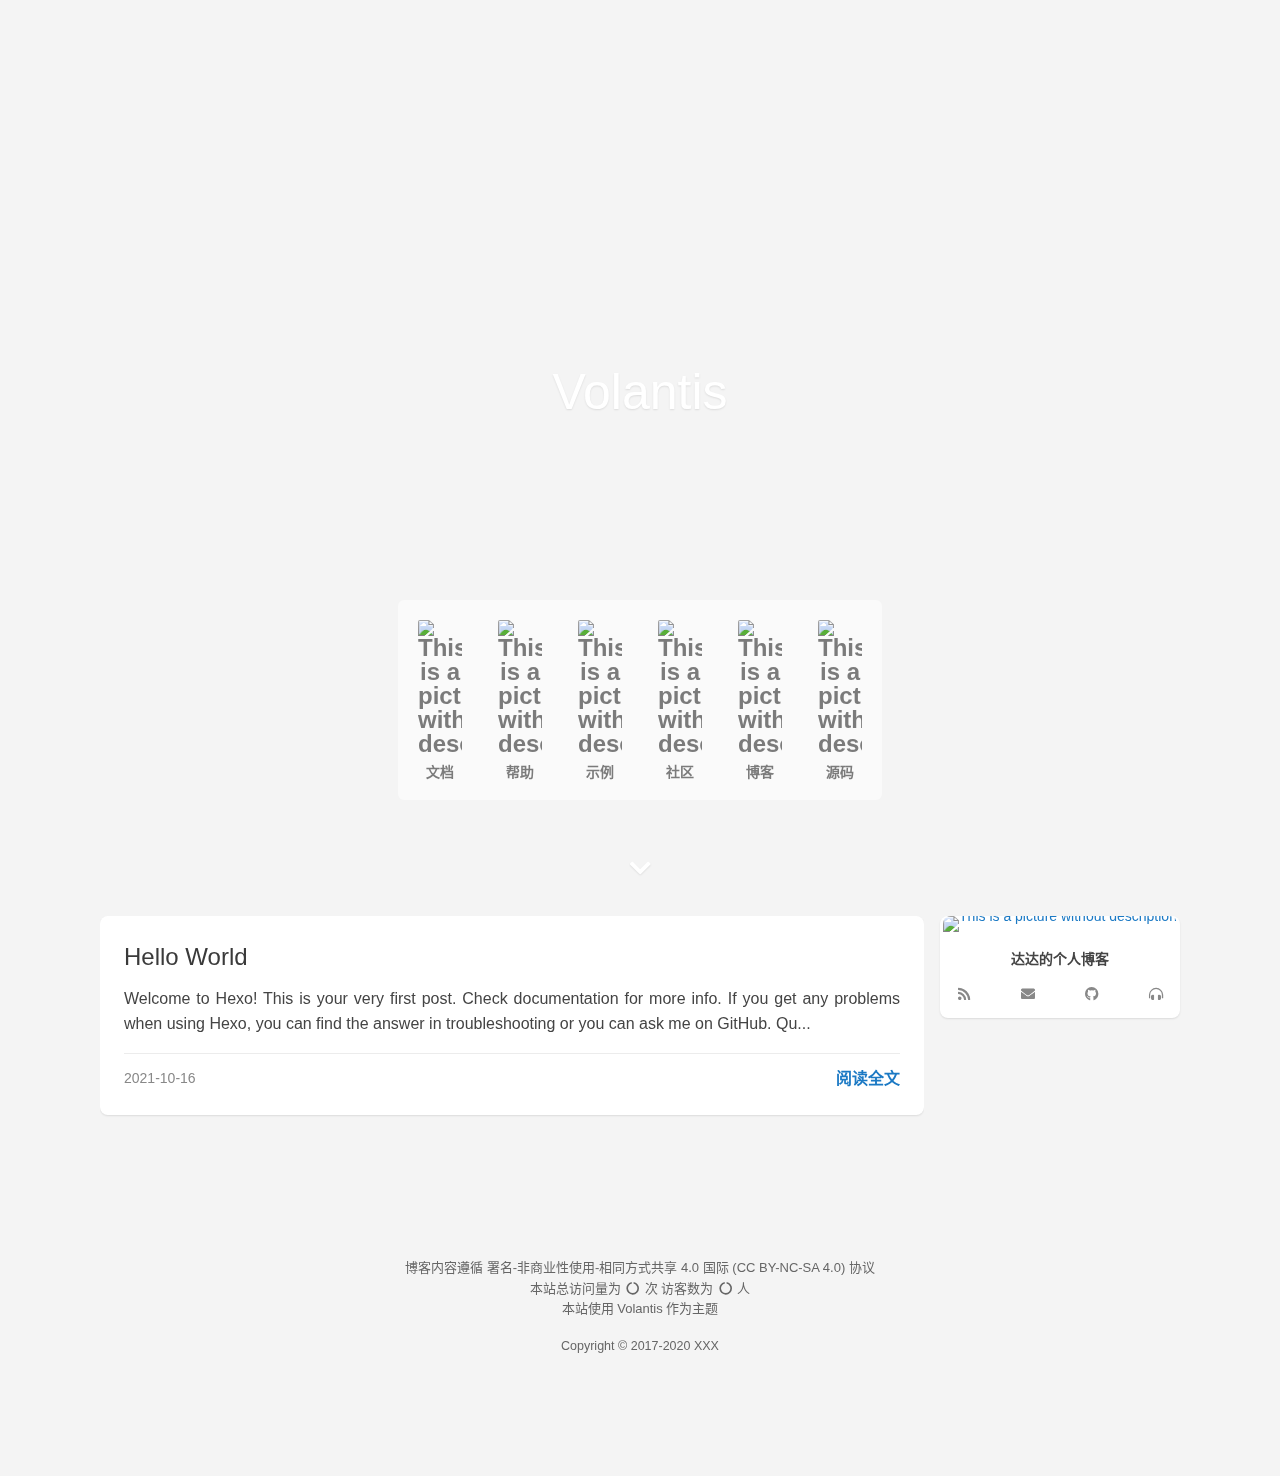
==== index.html @ 703f2d9e "Site updated: 2021-10-16 23:51:51" ====
<!DOCTYPE html>
<html lang="zh-CN">
    <head hexo-theme='https://github.com/volantis-x/hexo-theme-volantis/tree/5.0.0-rc.1'>
  <meta name="generator" content="Hexo 5.4.0">
  <meta charset="utf-8">
  <!-- SEO相关 -->
  <meta name="robots" content="index,follow">
  <link rel="canonical" href="http://example.com/"/>
  <!-- 渲染优化 -->
  <meta http-equiv='x-dns-prefetch-control' content='on' />
  <link rel='dns-prefetch' href='https://cdn.jsdelivr.net'>
  <link rel="preconnect" href="https://cdn.jsdelivr.net" crossorigin>
  <meta name="renderer" content="webkit">
  <meta name="force-rendering" content="webkit">
  <meta http-equiv="X-UA-Compatible" content="IE=Edge,chrome=1">
  <meta name="HandheldFriendly" content="True" >
  <meta name="apple-mobile-web-app-capable" content="yes">
  <meta name="viewport" content="width=device-width, initial-scale=1, maximum-scale=5">
  <meta content="达达的个人博客" name="application-name">
  <meta content="达达的个人博客" name="apple-mobile-web-app-title">
  <meta content="black-translucent" name="apple-mobile-web-app-status-bar-style">
  <meta content="telephone=no" name="format-detection">
  <link rel="preload" href="/css/style.css?time=1634399506567" as="style">
  <link rel="preload" href="https://cdn.jsdelivr.net/gh/volantis-x/cdn-fonts/VarelaRound/VarelaRound-Regular.ttf" as="font" type="font/ttf" crossorigin="anonymous">
<link rel="preload" href="https://cdn.jsdelivr.net/gh/volantis-x/cdn-fonts/UbuntuMono/UbuntuMono-Regular.ttf" as="font" type="font/ttf" crossorigin="anonymous">

  <!-- 页面元数据 -->
  <title>达达的个人博客</title>
  <meta name="keywords" content="">
  <meta property="og:type" content="website">
<meta property="og:title" content="达达的个人博客">
<meta property="og:url" content="http://example.com/index.html">
<meta property="og:site_name" content="达达的个人博客">
<meta property="og:locale" content="zh_CN">
<meta property="og:image" content="https://cdn.jsdelivr.net/gh/volantis-x/cdn-org/blog/favicon/android-chrome-192x192.png">
<meta property="article:author" content="达达">
<meta name="twitter:card" content="summary">
<meta name="twitter:image" content="https://cdn.jsdelivr.net/gh/volantis-x/cdn-org/blog/favicon/android-chrome-192x192.png">
  <!-- feed -->
  <!-- import meta -->
      <meta name="msapplication-TileColor" content="#ffffff">
      <meta name="msapplication-config" content="https://cdn.jsdelivr.net/gh/volantis-x/cdn-org/blog/favicon/browserconfig.xml">
      <meta name="theme-color" content="#ffffff">
  <!-- link -->
  <!-- import link -->
      <link rel="apple-touch-icon" sizes="180x180" href="https://cdn.jsdelivr.net/gh/volantis-x/cdn-org/blog/favicon/apple-touch-icon.png">
      <link rel="icon" type="image/png" sizes="32x32" href="https://cdn.jsdelivr.net/gh/volantis-x/cdn-org/blog/favicon/favicon-32x32.png">
      <link rel="icon" type="image/png" sizes="16x16" href="https://cdn.jsdelivr.net/gh/volantis-x/cdn-org/blog/favicon/favicon-16x16.png">
      <link rel="manifest" href="https://cdn.jsdelivr.net/gh/volantis-x/cdn-org/blog/favicon/site.webmanifest">
      <link rel="mask-icon" href="https://cdn.jsdelivr.net/gh/volantis-x/cdn-org/blog/favicon/safari-pinned-tab.svg" color="#5bbad5">
      <link rel="shortcut icon" href="https://cdn.jsdelivr.net/gh/volantis-x/cdn-org/blog/favicon/favicon.ico">
  <style>
    /* 首屏样式 */
    #safearea {
  display: none;
}
/* 
  * Workaround for Chrome bug, part 1
  * Chunk rendering for all but the first article.
  * /layout/_partial/scripts/content-visibility-scroll-fix.ejs
*/
.post-story + .post-story,
article + article,
.post-wrapper + .post-wrapper {
  content-visibility: auto;
  contain-intrinsic-size: 10px 500px;
}
:root {
  --color-site-body: #f4f4f4;
  --color-site-bg: #f4f4f4;
  --color-site-inner: #fff;
  --color-site-footer: #666;
  --color-card: #fff;
  --color-text: #444;
  --color-block: #f6f6f6;
  --color-inlinecode: #c74f00;
  --color-codeblock: #fff7ea;
  --color-h1: #3a3a3a;
  --color-h2: #3a3a3a;
  --color-h3: #333;
  --color-h4: #444;
  --color-h5: #555;
  --color-h6: #666;
  --color-p: #444;
  --color-list: #666;
  --color-list-hl: #36ac91;
  --color-meta: #888;
  --color-read-bkg: #e0d8c8;
  --color-read-post: #f8f1e2;
}
* {
  box-sizing: border-box;
  -webkit-box-sizing: border-box;
  -moz-box-sizing: border-box;
  outline: none;
  margin: 0;
  padding: 0;
}
html {
  color: var(--color-text);
  width: 100%;
  height: 100%;
  font-family: UbuntuMono, "Varela Round", "PingFang SC", "Microsoft YaHei", Helvetica, Arial, Menlo, Monaco, monospace, sans-serif;
  font-size: 16px;
}
html >::-webkit-scrollbar {
  height: 4px;
  width: 4px;
}
html >::-webkit-scrollbar-track-piece {
  background: transparent;
}
html >::-webkit-scrollbar-thumb {
  background: #44d7b6;
  cursor: pointer;
  border-radius: 2px;
  -webkit-border-radius: 2px;
}
html >::-webkit-scrollbar-thumb:hover {
  background: #ff5722;
}
body {
  background-color: var(--color-site-body);
  text-rendering: optimizelegibility;
  -webkit-tap-highlight-color: rgba(0,0,0,0);
  line-height: 1.6;
  -webkit-text-size-adjust: 100%;
  -ms-text-size-adjust: 100%;
}
body.modal-active {
  overflow: hidden;
}
@media screen and (max-width: 680px) {
  body.modal-active {
    position: fixed;
    top: 0;
    right: 0;
    bottom: 0;
    left: 0;
  }
}
a {
  color: #1b79c4;
  cursor: pointer;
  text-decoration: none;
  transition: all 0.28s ease;
  -webkit-transition: all 0.28s ease;
  -khtml-transition: all 0.28s ease;
  -moz-transition: all 0.28s ease;
  -o-transition: all 0.28s ease;
  -ms-transition: all 0.28s ease;
}
a:hover {
  color: #ff5722;
}
a:active,
a:hover {
  outline: 0;
}
ul,
ol {
  padding-left: 0;
}
ul li,
ol li {
  list-style: none;
}
header {
  display: -webkit-box /* OLD - iOS 6-, Safari 3.1-6 */;
  display: -moz-box /* OLD - Firefox 19- (buggy but mostly works) */;
  display: block;
}
img {
  border: 0;
  background: none;
  max-width: 100%;
}
svg:not(:root) {
  overflow: hidden;
}
hr {
  -moz-box-sizing: content-box;
  box-sizing: content-box;
  -webkit-box-sizing: content-box;
  -moz-box-sizing: content-box;
  height: 0;
  border: 0;
  border-radius: 1px;
  -webkit-border-radius: 1px;
  border-bottom: 1px solid rgba(68,68,68,0.1);
}
button,
input {
  color: inherit;
  font: inherit;
  margin: 0;
}
button {
  overflow: visible;
  text-transform: none;
  -webkit-appearance: button;
  cursor: pointer;
}
@supports (backdrop-filter: blur(20px)) {
  .blur {
    background: rgba(255,255,255,0.9) !important;
    backdrop-filter: saturate(200%) blur(20px);
  }
}
.shadow {
  box-shadow: 0 1px 2px 0px rgba(0,0,0,0.1);
  -webkit-box-shadow: 0 1px 2px 0px rgba(0,0,0,0.1);
}
.shadow.floatable {
  transition: all 0.28s ease;
  -webkit-transition: all 0.28s ease;
  -khtml-transition: all 0.28s ease;
  -moz-transition: all 0.28s ease;
  -o-transition: all 0.28s ease;
  -ms-transition: all 0.28s ease;
}
.shadow.floatable:hover {
  box-shadow: 0 2px 4px 0px rgba(0,0,0,0.1), 0 4px 8px 0px rgba(0,0,0,0.1), 0 8px 16px 0px rgba(0,0,0,0.1);
  -webkit-box-shadow: 0 2px 4px 0px rgba(0,0,0,0.1), 0 4px 8px 0px rgba(0,0,0,0.1), 0 8px 16px 0px rgba(0,0,0,0.1);
}
#l_cover {
  min-height: 64px;
}
.cover-wrapper {
  top: 0;
  left: 0;
  max-width: 100%;
  height: 100vh;
  display: -webkit-box /* OLD - iOS 6-, Safari 3.1-6 */;
  display: -moz-box /* OLD - Firefox 19- (buggy but mostly works) */;
  display: -ms-flexbox /* TWEENER - IE 10 */;
  display: -webkit-flex /* NEW - Chrome */;
  display: flex /* NEW, Spec - Opera 12.1, Firefox 20+ */;
  display: flex;
  flex-wrap: nowrap;
  -webkit-flex-wrap: nowrap;
  -khtml-flex-wrap: nowrap;
  -moz-flex-wrap: nowrap;
  -o-flex-wrap: nowrap;
  -ms-flex-wrap: nowrap;
  -webkit-box-direction: normal;
  -moz-box-direction: normal;
  -webkit-box-orient: vertical;
  -moz-box-orient: vertical;
  -webkit-flex-direction: column;
  -ms-flex-direction: column;
  flex-direction: column;
  align-items: center;
  align-self: center;
  align-content: center;
  color: var(--color-site-inner);
  padding: 0 16px;
  user-select: none;
  -webkit-user-select: none;
  -moz-user-select: none;
  -ms-user-select: none;
  position: relative;
  overflow: hidden;
  margin-bottom: -100px;
}
.cover-wrapper .cover-bg {
  position: absolute;
  width: 100%;
  height: 100%;
  background-position: center;
  background-size: cover;
  -webkit-background-size: cover;
  -moz-background-size: cover;
}
.cover-wrapper .cover-bg.lazyload:not(.loaded) {
  opacity: 0;
  -webkit-opacity: 0;
  -moz-opacity: 0;
}
.cover-wrapper .cover-bg.lazyload.loaded {
  animation-delay: 0s;
  animation-duration: 0.5s;
  animation-fill-mode: forwards;
  animation-timing-function: ease-out;
  animation-name: fadeIn;
}
@-moz-keyframes fadeIn {
  0% {
    opacity: 0;
    -webkit-opacity: 0;
    -moz-opacity: 0;
    filter: blur(12px);
    transform: scale(1.02);
    -webkit-transform: scale(1.02);
    -khtml-transform: scale(1.02);
    -moz-transform: scale(1.02);
    -o-transform: scale(1.02);
    -ms-transform: scale(1.02);
  }
  100% {
    opacity: 1;
    -webkit-opacity: 1;
    -moz-opacity: 1;
  }
}
@-webkit-keyframes fadeIn {
  0% {
    opacity: 0;
    -webkit-opacity: 0;
    -moz-opacity: 0;
    filter: blur(12px);
    transform: scale(1.02);
    -webkit-transform: scale(1.02);
    -khtml-transform: scale(1.02);
    -moz-transform: scale(1.02);
    -o-transform: scale(1.02);
    -ms-transform: scale(1.02);
  }
  100% {
    opacity: 1;
    -webkit-opacity: 1;
    -moz-opacity: 1;
  }
}
@-o-keyframes fadeIn {
  0% {
    opacity: 0;
    -webkit-opacity: 0;
    -moz-opacity: 0;
    filter: blur(12px);
    transform: scale(1.02);
    -webkit-transform: scale(1.02);
    -khtml-transform: scale(1.02);
    -moz-transform: scale(1.02);
    -o-transform: scale(1.02);
    -ms-transform: scale(1.02);
  }
  100% {
    opacity: 1;
    -webkit-opacity: 1;
    -moz-opacity: 1;
  }
}
@keyframes fadeIn {
  0% {
    opacity: 0;
    -webkit-opacity: 0;
    -moz-opacity: 0;
    filter: blur(12px);
    transform: scale(1.02);
    -webkit-transform: scale(1.02);
    -khtml-transform: scale(1.02);
    -moz-transform: scale(1.02);
    -o-transform: scale(1.02);
    -ms-transform: scale(1.02);
  }
  100% {
    opacity: 1;
    -webkit-opacity: 1;
    -moz-opacity: 1;
  }
}
.cover-wrapper .cover-body {
  z-index: 1;
  position: relative;
  width: 100%;
  height: 100%;
}
.cover-wrapper#full {
  height: calc(100vh + 100px);
  padding-bottom: 100px;
}
.cover-wrapper#half {
  max-height: 640px;
  min-height: 400px;
  height: calc(36vh - 64px + 200px);
}
.cover-wrapper #scroll-down {
  width: 100%;
  height: 64px;
  position: absolute;
  bottom: 100px;
  text-align: center;
  cursor: pointer;
}
.cover-wrapper #scroll-down .scroll-down-effects {
  color: #fff;
  font-size: 24px;
  line-height: 64px;
  position: absolute;
  width: 24px;
  left: calc(50% - 12px);
  text-shadow: 0 1px 2px rgba(0,0,0,0.1);
  animation: scroll-down-effect 1.5s infinite;
  -webkit-animation: scroll-down-effect 1.5s infinite;
  -khtml-animation: scroll-down-effect 1.5s infinite;
  -moz-animation: scroll-down-effect 1.5s infinite;
  -o-animation: scroll-down-effect 1.5s infinite;
  -ms-animation: scroll-down-effect 1.5s infinite;
}
@-moz-keyframes scroll-down-effect {
  0% {
    top: 0;
    opacity: 1;
    -webkit-opacity: 1;
    -moz-opacity: 1;
  }
  50% {
    top: -16px;
    opacity: 0.4;
    -webkit-opacity: 0.4;
    -moz-opacity: 0.4;
  }
  100% {
    top: 0;
    opacity: 1;
    -webkit-opacity: 1;
    -moz-opacity: 1;
  }
}
@-webkit-keyframes scroll-down-effect {
  0% {
    top: 0;
    opacity: 1;
    -webkit-opacity: 1;
    -moz-opacity: 1;
  }
  50% {
    top: -16px;
    opacity: 0.4;
    -webkit-opacity: 0.4;
    -moz-opacity: 0.4;
  }
  100% {
    top: 0;
    opacity: 1;
    -webkit-opacity: 1;
    -moz-opacity: 1;
  }
}
@-o-keyframes scroll-down-effect {
  0% {
    top: 0;
    opacity: 1;
    -webkit-opacity: 1;
    -moz-opacity: 1;
  }
  50% {
    top: -16px;
    opacity: 0.4;
    -webkit-opacity: 0.4;
    -moz-opacity: 0.4;
  }
  100% {
    top: 0;
    opacity: 1;
    -webkit-opacity: 1;
    -moz-opacity: 1;
  }
}
@keyframes scroll-down-effect {
  0% {
    top: 0;
    opacity: 1;
    -webkit-opacity: 1;
    -moz-opacity: 1;
  }
  50% {
    top: -16px;
    opacity: 0.4;
    -webkit-opacity: 0.4;
    -moz-opacity: 0.4;
  }
  100% {
    top: 0;
    opacity: 1;
    -webkit-opacity: 1;
    -moz-opacity: 1;
  }
}
.cover-wrapper .cover-body {
  margin-top: 64px;
  margin-bottom: 100px;
}
.cover-wrapper .cover-body,
.cover-wrapper .cover-body .top,
.cover-wrapper .cover-body .bottom {
  display: -webkit-box /* OLD - iOS 6-, Safari 3.1-6 */;
  display: -moz-box /* OLD - Firefox 19- (buggy but mostly works) */;
  display: -ms-flexbox /* TWEENER - IE 10 */;
  display: -webkit-flex /* NEW - Chrome */;
  display: flex /* NEW, Spec - Opera 12.1, Firefox 20+ */;
  display: flex;
  -webkit-box-direction: normal;
  -moz-box-direction: normal;
  -webkit-box-orient: vertical;
  -moz-box-orient: vertical;
  -webkit-flex-direction: column;
  -ms-flex-direction: column;
  flex-direction: column;
  align-items: center;
  justify-content: center;
  -webkit-justify-content: center;
  -khtml-justify-content: center;
  -moz-justify-content: center;
  -o-justify-content: center;
  -ms-justify-content: center;
  max-width: 100%;
}
.cover-wrapper .cover-body .bottom {
  margin-top: 32px;
}
.cover-wrapper .cover-body .title {
  font-family: "Varela Round", "PingFang SC", "Microsoft YaHei", Helvetica, Arial, Helvetica, monospace;
  font-size: 3.125rem;
  line-height: 1.2;
  text-shadow: 0 1px 2px rgba(0,0,0,0.1);
}
.cover-wrapper .cover-body .subtitle {
  font-size: 20px;
}
.cover-wrapper .cover-body .logo {
  max-height: 120px;
  max-width: calc(100% - 4 * 16px);
}
@media screen and (min-height: 1024px) {
  .cover-wrapper .cover-body .title {
    font-size: 3rem;
  }
  .cover-wrapper .cover-body .subtitle {
    font-size: 1.05rem;
  }
  .cover-wrapper .cover-body .logo {
    max-height: 150px;
  }
}
.cover-wrapper .cover-body .m_search {
  position: relative;
  max-width: calc(100% - 16px);
  width: 320px;
  vertical-align: middle;
}
.cover-wrapper .cover-body .m_search .form {
  position: relative;
  display: -webkit-box /* OLD - iOS 6-, Safari 3.1-6 */;
  display: -moz-box /* OLD - Firefox 19- (buggy but mostly works) */;
  display: block;
  width: 100%;
}
.cover-wrapper .cover-body .m_search .icon,
.cover-wrapper .cover-body .m_search .input {
  transition: all 0.28s ease;
  -webkit-transition: all 0.28s ease;
  -khtml-transition: all 0.28s ease;
  -moz-transition: all 0.28s ease;
  -o-transition: all 0.28s ease;
  -ms-transition: all 0.28s ease;
}
.cover-wrapper .cover-body .m_search .icon {
  position: absolute;
  display: -webkit-box /* OLD - iOS 6-, Safari 3.1-6 */;
  display: -moz-box /* OLD - Firefox 19- (buggy but mostly works) */;
  display: block;
  line-height: 2.5rem;
  width: 32px;
  top: 0;
  left: 5px;
  color: rgba(68,68,68,0.75);
}
.cover-wrapper .cover-body .m_search .input {
  display: -webkit-box /* OLD - iOS 6-, Safari 3.1-6 */;
  display: -moz-box /* OLD - Firefox 19- (buggy but mostly works) */;
  display: block;
  height: 2.5rem;
  width: 100%;
  box-shadow: none;
  -webkit-box-shadow: none;
  box-sizing: border-box;
  -webkit-box-sizing: border-box;
  -moz-box-sizing: border-box;
  font-size: 0.875rem;
  -webkit-appearance: none;
  padding-left: 36px;
  border-radius: 1.4rem;
  -webkit-border-radius: 1.4rem;
  background: rgba(255,255,255,0.6);
  backdrop-filter: blur(10px);
  border: none;
  color: var(--color-text);
}
@media screen and (max-width: 500px) {
  .cover-wrapper .cover-body .m_search .input {
    padding-left: 36px;
  }
}
.cover-wrapper .cover-body .m_search .input:hover {
  background: rgba(255,255,255,0.8);
}
.cover-wrapper .cover-body .m_search .input:focus {
  background: #fff;
}
.cover-wrapper .list-h {
  display: -webkit-box /* OLD - iOS 6-, Safari 3.1-6 */;
  display: -moz-box /* OLD - Firefox 19- (buggy but mostly works) */;
  display: -ms-flexbox /* TWEENER - IE 10 */;
  display: -webkit-flex /* NEW - Chrome */;
  display: flex /* NEW, Spec - Opera 12.1, Firefox 20+ */;
  display: flex;
  -webkit-box-direction: normal;
  -moz-box-direction: normal;
  -webkit-box-orient: horizontal;
  -moz-box-orient: horizontal;
  -webkit-flex-direction: row;
  -ms-flex-direction: row;
  flex-direction: row;
  flex-wrap: wrap;
  -webkit-flex-wrap: wrap;
  -khtml-flex-wrap: wrap;
  -moz-flex-wrap: wrap;
  -o-flex-wrap: wrap;
  -ms-flex-wrap: wrap;
  align-items: stretch;
  border-radius: 4px;
  -webkit-border-radius: 4px;
  user-select: none;
  -webkit-user-select: none;
  -moz-user-select: none;
  -ms-user-select: none;
}
.cover-wrapper .list-h a {
  -webkit-box-flex: 1;
  -moz-box-flex: 1;
  -webkit-flex: 1 0;
  -ms-flex: 1 0;
  flex: 1 0;
  display: -webkit-box /* OLD - iOS 6-, Safari 3.1-6 */;
  display: -moz-box /* OLD - Firefox 19- (buggy but mostly works) */;
  display: -ms-flexbox /* TWEENER - IE 10 */;
  display: -webkit-flex /* NEW - Chrome */;
  display: flex /* NEW, Spec - Opera 12.1, Firefox 20+ */;
  display: flex;
  font-weight: 600;
}
.cover-wrapper .list-h a img {
  display: -webkit-box /* OLD - iOS 6-, Safari 3.1-6 */;
  display: -moz-box /* OLD - Firefox 19- (buggy but mostly works) */;
  display: block;
  border-radius: 2px;
  -webkit-border-radius: 2px;
  margin: 4px;
  min-width: 40px;
  max-width: 44px;
}
@media screen and (max-width: 768px) {
  .cover-wrapper .list-h a img {
    min-width: 36px;
    max-width: 40px;
  }
}
@media screen and (max-width: 500px) {
  .cover-wrapper .list-h a img {
    margin: 2px 4px;
    min-width: 32px;
    max-width: 36px;
  }
}
@media screen and (max-width: 375px) {
  .cover-wrapper .list-h a img {
    min-width: 28px;
    max-width: 32px;
  }
}
.cover-wrapper {
  max-width: 100%;
}
.cover-wrapper.search .bottom .menu {
  margin-top: 16px;
}
.cover-wrapper.search .bottom .menu .list-h a {
  white-space: nowrap;
  -webkit-box-direction: normal;
  -moz-box-direction: normal;
  -webkit-box-orient: horizontal;
  -moz-box-orient: horizontal;
  -webkit-flex-direction: row;
  -ms-flex-direction: row;
  flex-direction: row;
  align-items: baseline;
  padding: 2px;
  margin: 4px;
  color: var(--color-site-inner);
  opacity: 0.75;
  -webkit-opacity: 0.75;
  -moz-opacity: 0.75;
  text-shadow: 0 1px 2px rgba(0,0,0,0.05);
  border-bottom: 2px solid transparent;
}
.cover-wrapper.search .bottom .menu .list-h a i {
  margin-right: 4px;
}
.cover-wrapper.search .bottom .menu .list-h a p {
  font-size: 0.9375rem;
}
.cover-wrapper.search .bottom .menu .list-h a:hover,
.cover-wrapper.search .bottom .menu .list-h a.active,
.cover-wrapper.search .bottom .menu .list-h a:active {
  opacity: 1;
  -webkit-opacity: 1;
  -moz-opacity: 1;
  border-bottom: 2px solid var(--color-site-inner);
}
.cover-wrapper.dock .menu,
.cover-wrapper.featured .menu,
.cover-wrapper.focus .menu {
  border-radius: 6px;
  -webkit-border-radius: 6px;
}
.cover-wrapper.dock .menu .list-h a,
.cover-wrapper.featured .menu .list-h a,
.cover-wrapper.focus .menu .list-h a {
  -webkit-box-direction: normal;
  -moz-box-direction: normal;
  -webkit-box-orient: vertical;
  -moz-box-orient: vertical;
  -webkit-flex-direction: column;
  -ms-flex-direction: column;
  flex-direction: column;
  align-items: center;
  padding: 12px;
  line-height: 24px;
  border-radius: 4px;
  -webkit-border-radius: 4px;
  border-bottom: none;
  text-align: center;
  align-content: flex-end;
  color: rgba(68,68,68,0.7);
  font-size: 1.5rem;
}
@media screen and (max-width: 500px) {
  .cover-wrapper.dock .menu .list-h a,
  .cover-wrapper.featured .menu .list-h a,
  .cover-wrapper.focus .menu .list-h a {
    padding: 12px 8px;
  }
}
.cover-wrapper.dock .menu .list-h a i,
.cover-wrapper.featured .menu .list-h a i,
.cover-wrapper.focus .menu .list-h a i {
  margin: 8px;
}
.cover-wrapper.dock .menu .list-h a p,
.cover-wrapper.featured .menu .list-h a p,
.cover-wrapper.focus .menu .list-h a p {
  font-size: 0.875rem;
}
.cover-wrapper.dock .menu .list-h a.active,
.cover-wrapper.featured .menu .list-h a.active,
.cover-wrapper.focus .menu .list-h a.active {
  background: var(--color-card);
  backdrop-filter: none;
}
.cover-wrapper.dock .menu .list-h a.active i,
.cover-wrapper.featured .menu .list-h a.active i,
.cover-wrapper.focus .menu .list-h a.active i,
.cover-wrapper.dock .menu .list-h a.active i+p,
.cover-wrapper.featured .menu .list-h a.active i+p,
.cover-wrapper.focus .menu .list-h a.active i+p {
  color: #44d7b6;
}
.cover-wrapper.dock .menu .list-h a.active img+p,
.cover-wrapper.featured .menu .list-h a.active img+p,
.cover-wrapper.focus .menu .list-h a.active img+p {
  color: var(--color-text);
}
.cover-wrapper.dock .menu .list-h a:hover,
.cover-wrapper.featured .menu .list-h a:hover,
.cover-wrapper.focus .menu .list-h a:hover {
  background: var(--color-card);
}
.cover-wrapper.dock .top {
  margin-bottom: 48px;
}
.cover-wrapper.dock .menu {
  background: rgba(255,255,255,0.5);
  position: absolute;
  bottom: 0;
  max-width: 100%;
}
.cover-wrapper.dock .menu .list-h {
  flex-wrap: nowrap;
  -webkit-flex-wrap: nowrap;
  -khtml-flex-wrap: nowrap;
  -moz-flex-wrap: nowrap;
  -o-flex-wrap: nowrap;
  -ms-flex-wrap: nowrap;
  margin: 4px;
}
.cover-wrapper.dock .menu .list-h a+a {
  margin-left: 4px;
}
@media screen and (max-width: 500px) {
  .cover-wrapper.dock .menu .list-h {
    overflow-x: scroll;
  }
  .cover-wrapper.dock .menu .list-h::-webkit-scrollbar {
    height: 0;
    width: 0;
  }
  .cover-wrapper.dock .menu .list-h::-webkit-scrollbar-track-piece {
    background: transparent;
  }
  .cover-wrapper.dock .menu .list-h::-webkit-scrollbar-thumb {
    background: #44d7b6;
    cursor: pointer;
    border-radius: 0;
    -webkit-border-radius: 0;
  }
  .cover-wrapper.dock .menu .list-h::-webkit-scrollbar-thumb:hover {
    background: #ff5722;
  }
}
@supports (backdrop-filter: blur(20px)) {
  .cover-wrapper.dock .menu {
    background: rgba(255,255,255,0.5);
    backdrop-filter: saturate(200%) blur(20px);
  }
}
@font-face {
  font-family: 'UbuntuMono';
  src: url("https://cdn.jsdelivr.net/gh/volantis-x/cdn-fonts/UbuntuMono/UbuntuMono-Regular.ttf");
  font-weight: 'normal';
  font-style: 'normal';
  font-display: swap;
}
@font-face {
  font-family: 'Varela Round';
  src: url("https://cdn.jsdelivr.net/gh/volantis-x/cdn-fonts/VarelaRound/VarelaRound-Regular.ttf");
  font-weight: 'normal';
  font-style: 'normal';
  font-display: swap;
}
.l_header {
  position: fixed;
  z-index: 1000;
  top: 0;
  width: 100%;
  height: 64px;
  background: var(--color-card);
  box-shadow: 0 1px 2px 0px rgba(0,0,0,0.1);
  -webkit-box-shadow: 0 1px 2px 0px rgba(0,0,0,0.1);
}
.l_header.auto {
  transition: opacity 0.4s ease;
  -webkit-transition: opacity 0.4s ease;
  -khtml-transition: opacity 0.4s ease;
  -moz-transition: opacity 0.4s ease;
  -o-transition: opacity 0.4s ease;
  -ms-transition: opacity 0.4s ease;
  visibility: hidden;
}
.l_header.auto.show {
  opacity: 1 !important;
  -webkit-opacity: 1 !important;
  -moz-opacity: 1 !important;
  visibility: visible;
}
.l_header .container {
  margin-left: 16px;
  margin-right: 16px;
}
.l_header #wrapper {
  height: 100%;
  user-select: none;
  -webkit-user-select: none;
  -moz-user-select: none;
  -ms-user-select: none;
}
.l_header #wrapper .nav-main,
.l_header #wrapper .nav-sub {
  display: -webkit-box /* OLD - iOS 6-, Safari 3.1-6 */;
  display: -moz-box /* OLD - Firefox 19- (buggy but mostly works) */;
  display: -ms-flexbox /* TWEENER - IE 10 */;
  display: -webkit-flex /* NEW - Chrome */;
  display: flex /* NEW, Spec - Opera 12.1, Firefox 20+ */;
  display: flex;
  flex-wrap: nowrap;
  -webkit-flex-wrap: nowrap;
  -khtml-flex-wrap: nowrap;
  -moz-flex-wrap: nowrap;
  -o-flex-wrap: nowrap;
  -ms-flex-wrap: nowrap;
  justify-content: space-between;
  -webkit-justify-content: space-between;
  -khtml-justify-content: space-between;
  -moz-justify-content: space-between;
  -o-justify-content: space-between;
  -ms-justify-content: space-between;
  align-items: center;
}
.l_header #wrapper .nav-main {
  transition: all 0.28s ease;
  -webkit-transition: all 0.28s ease;
  -khtml-transition: all 0.28s ease;
  -moz-transition: all 0.28s ease;
  -o-transition: all 0.28s ease;
  -ms-transition: all 0.28s ease;
}
.l_header #wrapper.sub .nav-main {
  transform: translateY(-64px);
  -webkit-transform: translateY(-64px);
  -khtml-transform: translateY(-64px);
  -moz-transform: translateY(-64px);
  -o-transform: translateY(-64px);
  -ms-transform: translateY(-64px);
}
.l_header #wrapper .nav-sub {
  transition: all 0.28s ease;
  -webkit-transition: all 0.28s ease;
  -khtml-transition: all 0.28s ease;
  -moz-transition: all 0.28s ease;
  -o-transition: all 0.28s ease;
  -ms-transition: all 0.28s ease;
  opacity: 0;
  -webkit-opacity: 0;
  -moz-opacity: 0;
  height: 64px;
  width: calc(100% - 2 * 16px);
  position: absolute;
}
.l_header #wrapper .nav-sub ::-webkit-scrollbar {
  display: -webkit-box /* OLD - iOS 6-, Safari 3.1-6 */;
  display: -moz-box /* OLD - Firefox 19- (buggy but mostly works) */;
  display: none;
}
@media screen and (min-width: 2048px) {
  .l_header #wrapper .nav-sub {
    max-width: 55vw;
    margin: auto;
  }
}
.l_header #wrapper.sub .nav-sub {
  opacity: 1;
  -webkit-opacity: 1;
  -moz-opacity: 1;
}
.l_header #wrapper .title {
  position: relative;
  color: var(--color-text);
  padding-left: 24px;
  max-height: 64px;
}
.l_header #wrapper .nav-main .title {
  white-space: nowrap;
  overflow: hidden;
  text-overflow: ellipsis;
  flex-shrink: 0;
  line-height: 64px;
  padding: 0 24px;
  font-size: 1.25rem;
  font-family: "Varela Round", "PingFang SC", "Microsoft YaHei", Helvetica, Arial, Helvetica, monospace;
}
.l_header #wrapper .nav-main .title img {
  height: 64px;
}
.l_header .nav-sub {
  max-width: 1080px;
  margin: auto;
}
.l_header .nav-sub .title {
  font-weight: bold;
  font-family: UbuntuMono, "Varela Round", "PingFang SC", "Microsoft YaHei", Helvetica, Arial, Menlo, Monaco, monospace, sans-serif;
  line-height: 1.2;
  max-height: 64px;
  white-space: normal;
  flex-shrink: 1;
}
.l_header .switcher {
  display: -webkit-box /* OLD - iOS 6-, Safari 3.1-6 */;
  display: -moz-box /* OLD - Firefox 19- (buggy but mostly works) */;
  display: none;
  line-height: 64px;
  align-items: center;
}
.l_header .switcher .s-toc {
  display: -webkit-box /* OLD - iOS 6-, Safari 3.1-6 */;
  display: -moz-box /* OLD - Firefox 19- (buggy but mostly works) */;
  display: none;
}
@media screen and (max-width: 768px) {
  .l_header .switcher .s-toc {
    display: -webkit-box /* OLD - iOS 6-, Safari 3.1-6 */;
    display: -moz-box /* OLD - Firefox 19- (buggy but mostly works) */;
    display: -ms-flexbox /* TWEENER - IE 10 */;
    display: -webkit-flex /* NEW - Chrome */;
    display: flex /* NEW, Spec - Opera 12.1, Firefox 20+ */;
    display: flex;
  }
}
.l_header .switcher >li {
  height: 48px;
  transition: all 0.28s ease;
  -webkit-transition: all 0.28s ease;
  -khtml-transition: all 0.28s ease;
  -moz-transition: all 0.28s ease;
  -o-transition: all 0.28s ease;
  -ms-transition: all 0.28s ease;
  margin: 2px;
}
@media screen and (max-width: 500px) {
  .l_header .switcher >li {
    margin: 0 1px;
    height: 48px;
  }
}
.l_header .switcher >li >a {
  display: -webkit-box /* OLD - iOS 6-, Safari 3.1-6 */;
  display: -moz-box /* OLD - Firefox 19- (buggy but mostly works) */;
  display: -ms-flexbox /* TWEENER - IE 10 */;
  display: -webkit-flex /* NEW - Chrome */;
  display: flex /* NEW, Spec - Opera 12.1, Firefox 20+ */;
  display: flex;
  justify-content: center;
  -webkit-justify-content: center;
  -khtml-justify-content: center;
  -moz-justify-content: center;
  -o-justify-content: center;
  -ms-justify-content: center;
  align-items: center;
  width: 48px;
  height: 48px;
  padding: 0.85em 1.1em;
  border-radius: 100px;
  -webkit-border-radius: 100px;
  border: none;
  transition: all 0.28s ease;
  -webkit-transition: all 0.28s ease;
  -khtml-transition: all 0.28s ease;
  -moz-transition: all 0.28s ease;
  -o-transition: all 0.28s ease;
  -ms-transition: all 0.28s ease;
  color: #44d7b6;
}
.l_header .switcher >li >a:hover {
  border: none;
}
.l_header .switcher >li >a.active,
.l_header .switcher >li >a:active {
  border: none;
  background: var(--color-site-bg);
}
@media screen and (max-width: 500px) {
  .l_header .switcher >li >a {
    width: 36px;
    height: 48px;
  }
}
.l_header .nav-sub .switcher {
  display: -webkit-box /* OLD - iOS 6-, Safari 3.1-6 */;
  display: -moz-box /* OLD - Firefox 19- (buggy but mostly works) */;
  display: -ms-flexbox /* TWEENER - IE 10 */;
  display: -webkit-flex /* NEW - Chrome */;
  display: flex /* NEW, Spec - Opera 12.1, Firefox 20+ */;
  display: flex;
}
.l_header .m_search {
  display: -webkit-box /* OLD - iOS 6-, Safari 3.1-6 */;
  display: -moz-box /* OLD - Firefox 19- (buggy but mostly works) */;
  display: -ms-flexbox /* TWEENER - IE 10 */;
  display: -webkit-flex /* NEW - Chrome */;
  display: flex /* NEW, Spec - Opera 12.1, Firefox 20+ */;
  display: flex;
  height: 64px;
  width: 240px;
  transition: all 0.28s ease;
  -webkit-transition: all 0.28s ease;
  -khtml-transition: all 0.28s ease;
  -moz-transition: all 0.28s ease;
  -o-transition: all 0.28s ease;
  -ms-transition: all 0.28s ease;
}
@media screen and (max-width: 1024px) {
  .l_header .m_search {
    width: 44px;
    min-width: 44px;
  }
  .l_header .m_search input::placeholder {
    opacity: 0;
    -webkit-opacity: 0;
    -moz-opacity: 0;
  }
  .l_header .m_search:hover {
    width: 240px;
  }
  .l_header .m_search:hover input::placeholder {
    opacity: 1;
    -webkit-opacity: 1;
    -moz-opacity: 1;
  }
}
@media screen and (min-width: 500px) {
  .l_header .m_search:hover .input {
    width: 100%;
  }
  .l_header .m_search:hover .input::placeholder {
    opacity: 1;
    -webkit-opacity: 1;
    -moz-opacity: 1;
  }
}
@media screen and (max-width: 500px) {
  .l_header .m_search {
    min-width: 0;
  }
  .l_header .m_search input::placeholder {
    opacity: 1;
    -webkit-opacity: 1;
    -moz-opacity: 1;
  }
}
.l_header .m_search .form {
  position: relative;
  display: -webkit-box /* OLD - iOS 6-, Safari 3.1-6 */;
  display: -moz-box /* OLD - Firefox 19- (buggy but mostly works) */;
  display: -ms-flexbox /* TWEENER - IE 10 */;
  display: -webkit-flex /* NEW - Chrome */;
  display: flex /* NEW, Spec - Opera 12.1, Firefox 20+ */;
  display: flex;
  width: 100%;
  align-items: center;
}
.l_header .m_search .icon {
  position: absolute;
  width: 36px;
  left: 5px;
  color: var(--color-meta);
}
@media screen and (max-width: 500px) {
  .l_header .m_search .icon {
    display: -webkit-box /* OLD - iOS 6-, Safari 3.1-6 */;
    display: -moz-box /* OLD - Firefox 19- (buggy but mostly works) */;
    display: none;
  }
}
.l_header .m_search .input {
  display: -webkit-box /* OLD - iOS 6-, Safari 3.1-6 */;
  display: -moz-box /* OLD - Firefox 19- (buggy but mostly works) */;
  display: block;
  padding-top: 8px;
  padding-bottom: 8px;
  line-height: 1.3;
  width: 100%;
  color: var(--color-text);
  background: #fafafa;
  box-shadow: none;
  -webkit-box-shadow: none;
  box-sizing: border-box;
  -webkit-box-sizing: border-box;
  -moz-box-sizing: border-box;
  padding-left: 40px;
  font-size: 0.875rem;
  border-radius: 8px;
  -webkit-border-radius: 8px;
  border: none;
  transition: all 0.28s ease;
  -webkit-transition: all 0.28s ease;
  -khtml-transition: all 0.28s ease;
  -moz-transition: all 0.28s ease;
  -o-transition: all 0.28s ease;
  -ms-transition: all 0.28s ease;
}
@media screen and (min-width: 500px) {
  .l_header .m_search .input:focus {
    box-shadow: 0 4px 8px 0px rgba(0,0,0,0.1);
    -webkit-box-shadow: 0 4px 8px 0px rgba(0,0,0,0.1);
  }
}
@media screen and (max-width: 500px) {
  .l_header .m_search .input {
    background: var(--color-block);
    padding-left: 8px;
    border: none;
  }
  .l_header .m_search .input:hover,
  .l_header .m_search .input:focus {
    border: none;
  }
}
@media (max-width: 500px) {
  .l_header .m_search {
    left: 0;
    width: 0;
    overflow: hidden;
    position: absolute;
    background: #fff;
    transition: all 0.28s ease;
    -webkit-transition: all 0.28s ease;
    -khtml-transition: all 0.28s ease;
    -moz-transition: all 0.28s ease;
    -o-transition: all 0.28s ease;
    -ms-transition: all 0.28s ease;
  }
  .l_header .m_search .input {
    border-radius: 32px;
    -webkit-border-radius: 32px;
    margin-left: 16px;
    padding-left: 16px;
  }
  .l_header.z_search-open .m_search {
    width: 100%;
  }
  .l_header.z_search-open .m_search .input {
    width: calc(100% - 120px);
  }
}
ul.m-pc >li>a {
  color: inherit;
  border-bottom: 2px solid transparent;
}
ul.m-pc >li>a:active,
ul.m-pc >li>a.active {
  border-bottom: 2px solid #44d7b6;
}
ul.m-pc li:hover >ul.list-v,
ul.list-v li:hover >ul.list-v {
  display: -webkit-box /* OLD - iOS 6-, Safari 3.1-6 */;
  display: -moz-box /* OLD - Firefox 19- (buggy but mostly works) */;
  display: block;
}
ul.nav-list-h {
  display: -webkit-box /* OLD - iOS 6-, Safari 3.1-6 */;
  display: -moz-box /* OLD - Firefox 19- (buggy but mostly works) */;
  display: -ms-flexbox /* TWEENER - IE 10 */;
  display: -webkit-flex /* NEW - Chrome */;
  display: flex /* NEW, Spec - Opera 12.1, Firefox 20+ */;
  display: flex;
  align-items: stretch;
}
ul.nav-list-h>li {
  position: relative;
  justify-content: center;
  -webkit-justify-content: center;
  -khtml-justify-content: center;
  -moz-justify-content: center;
  -o-justify-content: center;
  -ms-justify-content: center;
  height: 100%;
  line-height: 2.4;
  border-radius: 4px;
  -webkit-border-radius: 4px;
}
ul.nav-list-h>li >a {
  -webkit-font-smoothing: antialiased;
  -moz-osx-font-smoothing: grayscale;
  font-weight: 600;
}
ul.list-v {
  z-index: 1;
  display: -webkit-box /* OLD - iOS 6-, Safari 3.1-6 */;
  display: -moz-box /* OLD - Firefox 19- (buggy but mostly works) */;
  display: none;
  position: absolute;
  background: var(--color-card);
  box-shadow: 0 2px 4px 0px rgba(0,0,0,0.08), 0 4px 8px 0px rgba(0,0,0,0.08), 0 8px 16px 0px rgba(0,0,0,0.08);
  -webkit-box-shadow: 0 2px 4px 0px rgba(0,0,0,0.08), 0 4px 8px 0px rgba(0,0,0,0.08), 0 8px 16px 0px rgba(0,0,0,0.08);
  margin-top: -6px;
  border-radius: 4px;
  -webkit-border-radius: 4px;
  padding: 8px 0;
}
ul.list-v.show {
  display: -webkit-box /* OLD - iOS 6-, Safari 3.1-6 */;
  display: -moz-box /* OLD - Firefox 19- (buggy but mostly works) */;
  display: block;
}
ul.list-v hr {
  margin-top: 8px;
  margin-bottom: 8px;
}
ul.list-v >li {
  white-space: nowrap;
  word-break: keep-all;
}
ul.list-v >li.header {
  font-size: 0.78125rem;
  font-weight: bold;
  line-height: 2em;
  color: var(--color-meta);
  margin: 8px 16px 4px;
}
ul.list-v >li.header i {
  margin-right: 8px;
}
ul.list-v >li ul {
  margin-left: 0;
  display: -webkit-box /* OLD - iOS 6-, Safari 3.1-6 */;
  display: -moz-box /* OLD - Firefox 19- (buggy but mostly works) */;
  display: none;
  margin-top: -40px;
}
ul.list-v .aplayer-container {
  min-height: 64px;
  padding: 6px 16px;
}
ul.list-v >li>a {
  transition: all 0.28s ease;
  -webkit-transition: all 0.28s ease;
  -khtml-transition: all 0.28s ease;
  -moz-transition: all 0.28s ease;
  -o-transition: all 0.28s ease;
  -ms-transition: all 0.28s ease;
  display: -webkit-box /* OLD - iOS 6-, Safari 3.1-6 */;
  display: -moz-box /* OLD - Firefox 19- (buggy but mostly works) */;
  display: block;
  color: var(--color-list);
  font-size: 0.875rem;
  font-weight: bold;
  line-height: 36px;
  padding: 0 20px 0 16px;
  text-overflow: ellipsis;
  margin: 0 4px;
  border-radius: 4px;
  -webkit-border-radius: 4px;
}
@media screen and (max-width: 1024px) {
  ul.list-v >li>a {
    line-height: 40px;
  }
}
ul.list-v >li>a >i {
  margin-right: 8px;
}
ul.list-v >li>a:active,
ul.list-v >li>a.active {
  color: var(--color-list-hl);
}
ul.list-v >li>a:hover {
  color: var(--color-list-hl);
  background: var(--color-site-bg);
}
.l_header .menu >ul>li>a {
  display: -webkit-box /* OLD - iOS 6-, Safari 3.1-6 */;
  display: -moz-box /* OLD - Firefox 19- (buggy but mostly works) */;
  display: block;
  padding: 0 8px;
}
.l_header .menu >ul>li>a >i {
  margin-right: 4px;
}
.l_header ul.nav-list-h>li {
  color: var(--color-list);
  line-height: 64px;
}
.l_header ul.nav-list-h>li >a {
  max-height: 64px;
  overflow: hidden;
  color: inherit;
}
.l_header ul.nav-list-h>li >a:active,
.l_header ul.nav-list-h>li >a.active {
  color: #44d7b6;
}
.l_header ul.nav-list-h>li:hover>a {
  color: var(--color-list-hl);
}
.l_header ul.nav-list-h>li i.music {
  animation: rotate-effect 1.5s linear infinite;
  -webkit-animation: rotate-effect 1.5s linear infinite;
  -khtml-animation: rotate-effect 1.5s linear infinite;
  -moz-animation: rotate-effect 1.5s linear infinite;
  -o-animation: rotate-effect 1.5s linear infinite;
  -ms-animation: rotate-effect 1.5s linear infinite;
}
@-moz-keyframes rotate-effect {
  0% {
    transform: rotate(0);
    -webkit-transform: rotate(0);
    -khtml-transform: rotate(0);
    -moz-transform: rotate(0);
    -o-transform: rotate(0);
    -ms-transform: rotate(0);
  }
  25% {
    transform: rotate(90deg);
    -webkit-transform: rotate(90deg);
    -khtml-transform: rotate(90deg);
    -moz-transform: rotate(90deg);
    -o-transform: rotate(90deg);
    -ms-transform: rotate(90deg);
  }
  50% {
    transform: rotate(180deg);
    -webkit-transform: rotate(180deg);
    -khtml-transform: rotate(180deg);
    -moz-transform: rotate(180deg);
    -o-transform: rotate(180deg);
    -ms-transform: rotate(180deg);
  }
  75% {
    transform: rotate(270deg);
    -webkit-transform: rotate(270deg);
    -khtml-transform: rotate(270deg);
    -moz-transform: rotate(270deg);
    -o-transform: rotate(270deg);
    -ms-transform: rotate(270deg);
  }
  100% {
    transform: rotate(360deg);
    -webkit-transform: rotate(360deg);
    -khtml-transform: rotate(360deg);
    -moz-transform: rotate(360deg);
    -o-transform: rotate(360deg);
    -ms-transform: rotate(360deg);
  }
}
@-webkit-keyframes rotate-effect {
  0% {
    transform: rotate(0);
    -webkit-transform: rotate(0);
    -khtml-transform: rotate(0);
    -moz-transform: rotate(0);
    -o-transform: rotate(0);
    -ms-transform: rotate(0);
  }
  25% {
    transform: rotate(90deg);
    -webkit-transform: rotate(90deg);
    -khtml-transform: rotate(90deg);
    -moz-transform: rotate(90deg);
    -o-transform: rotate(90deg);
    -ms-transform: rotate(90deg);
  }
  50% {
    transform: rotate(180deg);
    -webkit-transform: rotate(180deg);
    -khtml-transform: rotate(180deg);
    -moz-transform: rotate(180deg);
    -o-transform: rotate(180deg);
    -ms-transform: rotate(180deg);
  }
  75% {
    transform: rotate(270deg);
    -webkit-transform: rotate(270deg);
    -khtml-transform: rotate(270deg);
    -moz-transform: rotate(270deg);
    -o-transform: rotate(270deg);
    -ms-transform: rotate(270deg);
  }
  100% {
    transform: rotate(360deg);
    -webkit-transform: rotate(360deg);
    -khtml-transform: rotate(360deg);
    -moz-transform: rotate(360deg);
    -o-transform: rotate(360deg);
    -ms-transform: rotate(360deg);
  }
}
@-o-keyframes rotate-effect {
  0% {
    transform: rotate(0);
    -webkit-transform: rotate(0);
    -khtml-transform: rotate(0);
    -moz-transform: rotate(0);
    -o-transform: rotate(0);
    -ms-transform: rotate(0);
  }
  25% {
    transform: rotate(90deg);
    -webkit-transform: rotate(90deg);
    -khtml-transform: rotate(90deg);
    -moz-transform: rotate(90deg);
    -o-transform: rotate(90deg);
    -ms-transform: rotate(90deg);
  }
  50% {
    transform: rotate(180deg);
    -webkit-transform: rotate(180deg);
    -khtml-transform: rotate(180deg);
    -moz-transform: rotate(180deg);
    -o-transform: rotate(180deg);
    -ms-transform: rotate(180deg);
  }
  75% {
    transform: rotate(270deg);
    -webkit-transform: rotate(270deg);
    -khtml-transform: rotate(270deg);
    -moz-transform: rotate(270deg);
    -o-transform: rotate(270deg);
    -ms-transform: rotate(270deg);
  }
  100% {
    transform: rotate(360deg);
    -webkit-transform: rotate(360deg);
    -khtml-transform: rotate(360deg);
    -moz-transform: rotate(360deg);
    -o-transform: rotate(360deg);
    -ms-transform: rotate(360deg);
  }
}
@keyframes rotate-effect {
  0% {
    transform: rotate(0);
    -webkit-transform: rotate(0);
    -khtml-transform: rotate(0);
    -moz-transform: rotate(0);
    -o-transform: rotate(0);
    -ms-transform: rotate(0);
  }
  25% {
    transform: rotate(90deg);
    -webkit-transform: rotate(90deg);
    -khtml-transform: rotate(90deg);
    -moz-transform: rotate(90deg);
    -o-transform: rotate(90deg);
    -ms-transform: rotate(90deg);
  }
  50% {
    transform: rotate(180deg);
    -webkit-transform: rotate(180deg);
    -khtml-transform: rotate(180deg);
    -moz-transform: rotate(180deg);
    -o-transform: rotate(180deg);
    -ms-transform: rotate(180deg);
  }
  75% {
    transform: rotate(270deg);
    -webkit-transform: rotate(270deg);
    -khtml-transform: rotate(270deg);
    -moz-transform: rotate(270deg);
    -o-transform: rotate(270deg);
    -ms-transform: rotate(270deg);
  }
  100% {
    transform: rotate(360deg);
    -webkit-transform: rotate(360deg);
    -khtml-transform: rotate(360deg);
    -moz-transform: rotate(360deg);
    -o-transform: rotate(360deg);
    -ms-transform: rotate(360deg);
  }
}
.menu-phone li ul.list-v {
  right: calc(100% - 0.5 * 16px);
}
.menu-phone li ul.list-v ul {
  right: calc(100% - 0.5 * 16px);
}
#wrapper {
  max-width: 1080px;
  margin: auto;
}
@media screen and (min-width: 2048px) {
  #wrapper {
    max-width: 55vw;
  }
}
#wrapper .menu {
  -webkit-box-flex: 1;
  -moz-box-flex: 1;
  -webkit-flex: 1 1;
  -ms-flex: 1 1;
  flex: 1 1;
  margin: 0 16px 0 0;
}
#wrapper .menu .list-v ul {
  left: calc(100% - 0.5 * 16px);
}
.menu-phone {
  display: -webkit-box /* OLD - iOS 6-, Safari 3.1-6 */;
  display: -moz-box /* OLD - Firefox 19- (buggy but mostly works) */;
  display: none;
  margin-top: 16px;
  right: 8px;
  transition: all 0.28s ease;
  -webkit-transition: all 0.28s ease;
  -khtml-transition: all 0.28s ease;
  -moz-transition: all 0.28s ease;
  -o-transition: all 0.28s ease;
  -ms-transition: all 0.28s ease;
}
.menu-phone ul {
  right: calc(100% - 0.5 * 16px);
}
@media screen and (max-width: 500px) {
  .menu-phone {
    display: -webkit-box /* OLD - iOS 6-, Safari 3.1-6 */;
    display: -moz-box /* OLD - Firefox 19- (buggy but mostly works) */;
    display: block;
  }
}
.l_header {
  max-width: 65vw;
  left: calc((100% - 65vw) * 0.5);
  border-bottom-left-radius: 8px;
  border-bottom-right-radius: 8px;
}
@media screen and (max-width: 2048px) {
  .l_header {
    max-width: 1112px;
    left: calc((100% - 1112px) * 0.5);
  }
}
@media screen and (max-width: 1112px) {
  .l_header {
    left: 0;
    border-radius: 0;
    -webkit-border-radius: 0;
    max-width: 100%;
  }
}
@media screen and (max-width: 500px) {
  .l_header .container {
    margin-left: 0;
    margin-right: 0;
  }
  .l_header #wrapper .nav-main .title {
    padding-left: 16px;
    padding-right: 16px;
  }
  .l_header #wrapper .nav-sub {
    width: 100%;
  }
  .l_header #wrapper .nav-sub .title {
    overflow-y: scroll;
    margin-top: 2px;
    padding: 8px 16px;
  }
  .l_header #wrapper .switcher {
    display: -webkit-box /* OLD - iOS 6-, Safari 3.1-6 */;
    display: -moz-box /* OLD - Firefox 19- (buggy but mostly works) */;
    display: -ms-flexbox /* TWEENER - IE 10 */;
    display: -webkit-flex /* NEW - Chrome */;
    display: flex /* NEW, Spec - Opera 12.1, Firefox 20+ */;
    display: flex;
    margin-right: 8px;
  }
  .l_header .menu {
    display: -webkit-box /* OLD - iOS 6-, Safari 3.1-6 */;
    display: -moz-box /* OLD - Firefox 19- (buggy but mostly works) */;
    display: none;
  }
}
@media screen and (max-width: 500px) {
  .list-v li {
    max-width: 270px;
  }
}
#u-search {
  display: -webkit-box /* OLD - iOS 6-, Safari 3.1-6 */;
  display: -moz-box /* OLD - Firefox 19- (buggy but mostly works) */;
  display: none;
  position: fixed;
  top: 0;
  left: 0;
  width: 100%;
  height: 100%;
  padding: 60px 20px;
  z-index: 1001;
}
@media screen and (max-width: 680px) {
  #u-search {
    padding: 0px;
  }
}

  </style>
  <link rel="stylesheet" href="/css/style.css?time=1634399506567" media="print" onload="this.media='all';this.onload=null">
  <noscript><link rel="stylesheet" href="/css/style.css?time=1634399506567"></noscript>
  
<script>
if (/*@cc_on!@*/false || (!!window.MSInputMethodContext && !!document.documentMode))
    document.write(
	'<style>'+
		'html{'+
			'overflow-x: hidden !important;'+
			'overflow-y: hidden !important;'+
		'}'+
		'.kill-ie{'+
			'text-align:center;'+
			'height: 100%;'+
			'margin-top: 15%;'+
			'margin-bottom: 5500%;'+
		'}'+
    '.kill-t{'+
      'font-size: 2rem;'+
    '}'+
    '.kill-c{'+
      'font-size: 1.2rem;'+
    '}'+
		'#l_header,#l_body{'+
			'display: none;'+
		'}'+
	'</style>'+
    '<div class="kill-ie">'+
        `<span class="kill-t"><b>抱歉，您的浏览器无法访问本站</b></span><br/>`+
        `<span class="kill-c">微软已经于2016年终止了对 Internet Explorer (IE) 10 及更早版本的支持，<br/>继续使用存在极大的安全隐患，请使用当代主流的浏览器进行访问。</span><br/>`+
        `<a target="_blank" rel="noopener" href="https://www.microsoft.com/zh-cn/WindowsForBusiness/End-of-IE-support"><strong>了解详情 ></strong></a>`+
    '</div>');
</script>


<noscript>
	<style>
		html{
			overflow-x: hidden !important;
			overflow-y: hidden !important;
		}
		.kill-noscript{
			text-align:center;
			height: 100%;
			margin-top: 15%;
			margin-bottom: 5500%;
		}
    .kill-t{
      font-size: 2rem;
    }
    .kill-c{
      font-size: 1.2rem;
    }
		#l_header,#l_body{
			display: none;
		}
	</style>
    <div class="kill-noscript">
        <span class="kill-t"><b>抱歉，您的浏览器无法访问本站</b></span><br/>
        <span class="kill-c">本页面需要浏览器支持（启用）JavaScript</span><br/>
        <a target="_blank" rel="noopener" href="https://www.baidu.com/s?wd=启用JavaScript"><strong>了解详情 ></strong></a>
    </div>
</noscript>


  <script>
  /************这个文件存放不需要重载的全局变量和全局函数*********/
  window.volantis = {}; // volantis 全局变量
  volantis.dom = {}; // 页面Dom see: /source/js/app.js etc.
  /******************** volantis.EventListener ********************************/
  // 事件监听器 see: /source/js/app.js
  volantis.EventListener = {}
  // 这里存放pjax切换页面时将被移除的事件监听器
  volantis.EventListener.list = []
  //构造方法
  function volantisEventListener(type, f, ele) {
    this.type = type
    this.f = f
    this.ele = ele
  }
  // 移除事件监听器
  volantis.EventListener.remove = () => {
    volantis.EventListener.list.forEach(function (i) {
      i.ele.removeEventListener(i.type, i.f, false)
    })
    volantis.EventListener.list = []
  }
  /******************** volantis.dom.$ ********************************/
  // 注：这里没有选择器，也没有forEach一次只处理一个dom，这里重新封装主题常用的dom方法，返回的是dom对象，对象包含了以下方法，同时保留dom的原生API
  function volantisDom(ele) {
    if (!ele) ele = document.createElement("div")
    this.ele = ele;
    // ==============================================================
    this.ele.find = (c) => {
      let q = this.ele.querySelector(c)
      if (q)
        return new volantisDom(q)
    }
    // ==============================================================
    this.ele.hasClass = (c) => {
      return this.ele.className.match(new RegExp('(\\s|^)' + c + '(\\s|$)'));
    }
    this.ele.addClass = (c) => {
      this.ele.classList.add(c);
      return this.ele
    }
    this.ele.removeClass = (c) => {
      this.ele.classList.remove(c);
      return this.ele
    }
    this.ele.toggleClass = (c) => {
      if (this.ele.hasClass(c)) {
        this.ele.removeClass(c)
      } else {
        this.ele.addClass(c)
      }
      return this.ele
    }
    // ==============================================================
    // 参数 r 为 true 表示pjax切换页面时事件监听器将被移除，false不移除
    this.ele.on = (c, f, r = 1) => {
      this.ele.addEventListener(c, f, false)
      if (r) {
        volantis.EventListener.list.push(new volantisEventListener(c, f, this.ele))
      }
      return this.ele
    }
    this.ele.click = (f, r) => {
      this.ele.on("click", f, r)
      return this.ele
    }
    this.ele.scroll = (f, r) => {
      this.ele.on("scroll", f, r)
      return this.ele
    }
    // ==============================================================
    this.ele.html = (c) => {
      // if(c=== undefined){
      //   return this.ele.innerHTML
      // }else{
      this.ele.innerHTML = c
      return this.ele
      // }
    }
    // ==============================================================
    this.ele.hide = (c) => {
      this.ele.style.display = "none"
      return this.ele
    }
    this.ele.show = (c) => {
      this.ele.style.display = "block"
      return this.ele
    }
    // ==============================================================
    return this.ele
  }
  volantis.dom.$ = (ele) => {
    return !!ele ? new volantisDom(ele) : null;
  }
  /******************** RunItem ********************************/
  function RunItem() {
    this.list = []; // 存放回调函数
    this.start = () => {
      for (var i = 0; i < this.list.length; i++) {
        this.list[i].run();
      }
    };
    this.push = (fn, name, setRequestAnimationFrame = true) => {
      let myfn = fn
      if (setRequestAnimationFrame) {
        myfn = ()=>{
          volantis.requestAnimationFrame(fn)
        }
      }
      var f = new Item(myfn, name);
      this.list.push(f);
    };
    this.remove = (name) =>{
      for (let index = 0; index < this.list.length; index++) {
        const e = this.list[index];
        if (e.name == name) {
          this.list.splice(index,1);
        }
      }
    }
    // 构造一个可以run的对象
    function Item(fn, name) {
      // 函数名称
      this.name = name || fn.name;
      // run方法
      this.run = () => {
        try {
          fn()
        } catch (error) {
          console.log(error);
        }
      };
    }
  }
  /******************** Pjax ********************************/
  // /layout/_plugins/pjax/index.ejs
  // volantis.pjax.send(callBack[,"callBackName"]) 传入pjax:send回调函数
  // volantis.pjax.push(callBack[,"callBackName"]) 传入pjax:complete回调函数
  // volantis.pjax.error(callBack[,"callBackName"]) 传入pjax:error回调函数
  volantis.pjax = {};
  volantis.pjax.method = {
    complete: new RunItem(),
    error: new RunItem(),
    send: new RunItem(),
  };
  volantis.pjax = {
    ...volantis.pjax,
    push: volantis.pjax.method.complete.push,
    error: volantis.pjax.method.error.push,
    send: volantis.pjax.method.send.push,
  };
  /********************  Dark Mode  ********************************/
  // /layout/_partial/scripts/darkmode.ejs
  // volantis.dark.mode 当前模式 dark or light
  // volantis.dark.toggle() 暗黑模式触发器
  // volantis.dark.push(callBack[,"callBackName"]) 传入触发器回调函数
  volantis.dark = {};
  volantis.dark.method = {
    toggle: new RunItem(),
  };
  volantis.dark = {
    ...volantis.dark,
    push: volantis.dark.method.toggle.push,
  };
  /********************  Message  ********************************/
  // /layout/_plugins/message/script.ejs
  // volantis.message
  /********************  isMobile  ********************************/
  // /source/js/app.js
  // volantis.isMobile
  // volantis.isMobileOld
  /********************脚本动态加载函数********************************/
  // volantis.js(src, cb)  cb 可以传入onload回调函数 或者 JSON对象 例如: volantis.js("src", ()=>{}) 或 volantis.js("src", {defer:true,onload:()=>{}})
  // volantis.css(src)

  // 返回Promise对象，如下方法同步加载资源，这利于处理文件资源之间的依赖关系，例如：APlayer 需要在 MetingJS 之前加载
  // (async () => {
  //     await volantis.js("...theme.plugins.aplayer.js.aplayer...")
  //     await volantis.js("...theme.plugins.aplayer.js.meting...")
  // })();

  // 已经加入了setTimeout
  volantis.js = (src, cb) => {
    return new Promise(resolve => {
      setTimeout(function () {
        var HEAD = document.getElementsByTagName("head")[0] || document.documentElement;
        var script = document.createElement("script");
        script.setAttribute("type", "text/javascript");
        if (cb) {
          if (JSON.stringify(cb)) {
            for (let p in cb) {
              if (p == "onload") {
                script[p] = () => {
                  cb[p]()
                  resolve()
                }
              } else {
                script[p] = cb[p]
                script.onload = resolve
              }
            }
          } else {
            script.onload = () => {
              cb()
              resolve()
            };
          }
        } else {
          script.onload = resolve
        }
        script.setAttribute("src", src);
        HEAD.appendChild(script);
      });
    });
  }
  volantis.css = (src) => {
    return new Promise(resolve => {
      setTimeout(function () {
        var link = document.createElement('link');
        link.rel = "stylesheet";
        link.href = src;
        link.onload = resolve;
        document.getElementsByTagName("head")[0].appendChild(link);
      });
    });
  }
  /********************按需加载的插件********************************/
  // volantis.import.jQuery().then(()=>{})
  volantis.import = {
    jQuery: () => {
      if (typeof jQuery == "undefined") {
        return volantis.js("https://cdn.jsdelivr.net/npm/jquery@3.5/dist/jquery.min.js")
      } else {
        return new Promise(resolve => {
          resolve()
        });
      }
    }
  }
  /********************** requestAnimationFrame ********************************/
  // 1、requestAnimationFrame 会把每一帧中的所有 DOM 操作集中起来，在一次重绘或回流中就完成，并且重绘或回流的时间间隔紧紧跟随浏览器的刷新频率，一般来说，这个频率为每秒60帧。
  // 2、在隐藏或不可见的元素中，requestAnimationFrame 将不会进行重绘或回流，这当然就意味着更少的的 cpu，gpu 和内存使用量。
  volantis.requestAnimationFrame = (fn)=>{
    if (!window.requestAnimationFrame) {
      window.requestAnimationFrame = window.requestAnimationFrame || window.mozRequestAnimationFrame || window.webkitRequestAnimationFrame;
    }
    window.requestAnimationFrame(fn)
  }
  /************************ layoutHelper *****************************************/
  volantis.layoutHelper = (helper, html, opt)=>{
    opt = Object.assign({clean:false, pjax:true}, opt)
    function myhelper(helper, html, clean) {
      volantis.tempDiv = document.createElement("div");
      volantis.tempDiv.innerHTML = html;
      let layoutHelper = document.querySelector("#layoutHelper-"+helper)
      if (layoutHelper) {
        if (clean) {
          layoutHelper.innerHTML = ""
        }
        layoutHelper.append(volantis.tempDiv);
      }
    }
    myhelper(helper, html, opt.clean)
    if (opt.pjax) {
      volantis.pjax.push(()=>{
        myhelper(helper, html, opt.clean)
      },"layoutHelper-"+helper)
    }
  }
  /****************************** 滚动事件处理 ****************************************/
  volantis.scroll = {
    engine: new RunItem(),
    unengine: new RunItem(),
  };
  volantis.scroll = {
    ...volantis.scroll,
    push: volantis.scroll.engine.push,
  };
  // 滚动条距离顶部的距离
  volantis.scroll.getScrollTop = () =>{
    let scrollPos;
    if (window.pageYOffset) {
      scrollPos = window.pageYOffset;
    } else if (document.compatMode && document.compatMode != 'BackCompat') {
      scrollPos = document.documentElement.scrollTop;
    } else if (document.body) {
      scrollPos = document.body.scrollTop;
    }
    return scrollPos;
  }
  // 使用 requestAnimationFrame 处理滚动事件
  // `volantis.scroll.del` 中存储了一个数值, 该数值检测一定时间间隔内滚动条滚动的位移, 数值的检测频率是浏览器的刷新频率. 数值为正数时, 表示向下滚动. 数值为负数时, 表示向上滚动.
  volantis.scroll.handleScrollEvents = () => {
    volantis.scroll.lastScrollTop = volantis.scroll.getScrollTop()
    function loop() {
      const scrollTop = volantis.scroll.getScrollTop();
      if (volantis.scroll.lastScrollTop !== scrollTop) {
        volantis.scroll.del = scrollTop - volantis.scroll.lastScrollTop;
        volantis.scroll.lastScrollTop = scrollTop;
        // if (volantis.scroll.del > 0) {
        //   console.log("向下滚动");
        // } else {
        //   console.log("向上滚动");
        // }
        volantis.scroll.engine.start();
      }else{
        volantis.scroll.unengine.start();
      }
      volantis.requestAnimationFrame(loop)
    }
    volantis.requestAnimationFrame(loop)
  }
  volantis.scroll.handleScrollEvents()
  // 触发页面滚动至目标元素位置
  volantis.scroll.to = (ele, option = {}) =>{
    // 默认配置
    opt = {
      top: ele.getBoundingClientRect().top + document.documentElement.scrollTop,
      behavior: "smooth"
    }
    // 定义配置
    if ("top" in option) {
      opt.top = option.top
    }
    if ("behavior" in option) {
      opt.behavior = option.behavior
    }
    if ("addTop" in option) {
      opt.top += option.addTop
    }
    if (!("observerDic" in option)) {
      option.observerDic = 25
    }
    // 滚动
    window.scrollTo(opt);
    // 监视器
    // 监视并矫正元素滚动到指定位置 
    // 目前用于处理 toc 部分 lazyload 引起的 cls 导致的定位失败问题
    if (option.observer) {
      volantis.scroll.unengine.push(()=>{
        let me = ele.getBoundingClientRect().top
        if(!(me >= -option.observerDic && me <= option.observerDic)){
          volantis.scroll.to(ele, option)
        }else{
          volantis.scroll.unengine.remove("unengineObserver")
        }
      },"unengineObserver")
    }
  }
  /******************************************************************************/
  /******************************************************************************/
</script>
  <!-- Custom Files head begin-->
  
  <!-- Custom Files head end-->
</head>
  <body itemscope itemtype="http://schema.org/WebPage">
    <header itemscope itemtype="http://schema.org/WPHeader" id="l_header" class="l_header auto shadow blur " style='opacity: 0' >
  <div class='container'>
  <div id='wrapper'>
    <div class='nav-sub'>
      <p class="title"></p>
      <ul class='switcher nav-list-h m-phone' id="pjax-header-nav-list">
        <li><a id="s-comment" class="fas fa-comments fa-fw" target="_self"  href="/" onclick="return false;" title="comment"></a></li>
        
          <li><a id="s-toc" class="s-toc fas fa-list fa-fw" target="_self"  href="/" onclick="return false;" title="toc"></a></li>
        
      </ul>
    </div>
		<div class="nav-main">
      
        
        <a class="title flat-box" target="_self" href='/'>
          
            <img no-lazy class='logo' src='https://cdn.jsdelivr.net/gh/volantis-x/cdn-org/blog/Logo-NavBar@3x.png' alt="This is a picture without description" />
          
          
          
        </a>
      

			<div class='menu navigation'>
				<ul class='nav-list-h m-pc'>
          
          
          
            
            
              <li>
                <a class="menuitem flat-box faa-parent animated-hover" 
                href="/" title="博客"
                  
                  
                  
                    active-action="action-home"
                  >
                  <i class='fas fa-rss fa-fw'></i>博客
                </a>
                
              </li>
            
          
          
            
            
              <li>
                <a class="menuitem flat-box faa-parent animated-hover" 
                href="/categories/" title="分类"
                  
                  
                  
                    active-action="action-categories"
                  >
                  <i class='fas fa-folder-open fa-fw'></i>分类
                </a>
                
              </li>
            
          
          
            
            
              <li>
                <a class="menuitem flat-box faa-parent animated-hover" 
                href="/tags/" title="标签"
                  
                  
                  
                    active-action="action-tags"
                  >
                  <i class='fas fa-tags fa-fw'></i>标签
                </a>
                
              </li>
            
          
          
            
            
              <li>
                <a class="menuitem flat-box faa-parent animated-hover" 
                href="/archives/" title="归档"
                  
                  
                  
                    active-action="action-archives"
                  >
                  <i class='fas fa-archive fa-fw'></i>归档
                </a>
                
              </li>
            
          
          
            
            
              <li>
                <a class="menuitem flat-box faa-parent animated-hover" 
                href="/friends/" title="友链"
                  
                  
                  
                    active-action="action-friends"
                  >
                  <i class='fas fa-link fa-fw'></i>友链
                </a>
                
              </li>
            
          
          
            
            
              <li>
                <a class="menuitem flat-box faa-parent animated-hover" 
                href="/about/" title="关于"
                  
                  
                  
                    active-action="action-about"
                  >
                  <i class='fas fa-info-circle fa-fw'></i>关于
                </a>
                
              </li>
            
          
          
				</ul>
			</div>

      <div class="m_search">
        <form name="searchform" class="form u-search-form">
          <i class="icon fas fa-search fa-fw"></i>
          <input type="text" class="input u-search-input" placeholder="Search..." />
        </form>
      </div>

			<ul class='switcher nav-list-h m-phone'>
				
					<li><a class="s-search fas fa-search fa-fw" target="_self" href="/" onclick="return false;" title="search"></a></li>
				
				<li>
          <a class="s-menu fas fa-bars fa-fw" target="_self" href="/" onclick="return false;" title="menu"></a>
          <ul class="menu-phone list-v navigation white-box">
            
              
            
              <li>
                <a class="menuitem flat-box faa-parent animated-hover" 
                href="/" title="博客"
                  
                  
                  
                    active-action="action-home"
                  >
                  <i class='fas fa-rss fa-fw'></i>博客
                </a>
                
              </li>
            
          
            
              
            
              <li>
                <a class="menuitem flat-box faa-parent animated-hover" 
                href="/categories/" title="分类"
                  
                  
                  
                    active-action="action-categories"
                  >
                  <i class='fas fa-folder-open fa-fw'></i>分类
                </a>
                
              </li>
            
          
            
              
            
              <li>
                <a class="menuitem flat-box faa-parent animated-hover" 
                href="/tags/" title="标签"
                  
                  
                  
                    active-action="action-tags"
                  >
                  <i class='fas fa-tags fa-fw'></i>标签
                </a>
                
              </li>
            
          
            
              
            
              <li>
                <a class="menuitem flat-box faa-parent animated-hover" 
                href="/archives/" title="归档"
                  
                  
                  
                    active-action="action-archives"
                  >
                  <i class='fas fa-archive fa-fw'></i>归档
                </a>
                
              </li>
            
          
            
              
            
              <li>
                <a class="menuitem flat-box faa-parent animated-hover" 
                href="/friends/" title="友链"
                  
                  
                  
                    active-action="action-friends"
                  >
                  <i class='fas fa-link fa-fw'></i>友链
                </a>
                
              </li>
            
          
            
              
            
              <li>
                <a class="menuitem flat-box faa-parent animated-hover" 
                href="/about/" title="关于"
                  
                  
                  
                    active-action="action-about"
                  >
                  <i class='fas fa-info-circle fa-fw'></i>关于
                </a>
                
              </li>
            
          
            
          </ul>
        </li>
			</ul>

      <!-- Custom Files header begin -->
      
      <!-- Custom Files header end -->
		</div>
	</div>
  </div>
</header>

    <div id="l_body">
      <div id="l_cover">
  
    
      <!-- see: /layout/_partial/scripts/_ctrl/coverCtrl.ejs -->
      <div id="full" class='cover-wrapper  dock' style="display: ;">
        
  <div class='cover-bg lazyload placeholder' data-bg="https://uploadbeta.com/api/pictures/random/?key=BingEverydayWallpaperPicture"></div>

<div class='cover-body'>
  <div class='top'>
    
    
      <p class="title">Volantis</p>
    
    
  </div>
  <div class='bottom'>
    <div class='menu navigation'>
      <div class='list-h'>
        
          
            <a href="/v4/getting-started/"
              
              
              active-action="action-v4getting-started">
              <img src='https://cdn.jsdelivr.net/gh/twitter/twemoji@13.0/assets/svg/1f5c3.svg' alt="This is a picture without description" ><p>文档</p>
            </a>
          
            <a href="/faqs/"
              
              
              active-action="action-faqs">
              <img src='https://cdn.jsdelivr.net/gh/twitter/twemoji@13.0/assets/svg/1f516.svg' alt="This is a picture without description" ><p>帮助</p>
            </a>
          
            <a href="/examples/"
              
              
              active-action="action-examples">
              <img src='https://cdn.jsdelivr.net/gh/twitter/twemoji@13.0/assets/svg/1f396.svg' alt="This is a picture without description" ><p>示例</p>
            </a>
          
            <a href="/contributors/"
              
              
              active-action="action-contributors">
              <img src='https://cdn.jsdelivr.net/gh/twitter/twemoji@13.0/assets/svg/1f389.svg' alt="This is a picture without description" ><p>社区</p>
            </a>
          
            <a href="/archives/"
              
              
              active-action="action-archives">
              <img src='https://cdn.jsdelivr.net/gh/twitter/twemoji@13.0/assets/svg/1f4f0.svg' alt="This is a picture without description" ><p>博客</p>
            </a>
          
            <a target="_blank" rel="noopener" href="https://github.com/volantis-x/hexo-theme-volantis/"
              
              
              active-action="action-https:githubcomvolantis-xhexo-theme-volantis">
              <img src='https://cdn.jsdelivr.net/gh/twitter/twemoji@13.0/assets/svg/1f9ec.svg' alt="This is a picture without description" ><p>源码</p>
            </a>
          
        
      </div>
    </div>
  </div>
</div>

        <div id="scroll-down" style="display: ;"><i class="fa fa-chevron-down scroll-down-effects"></i></div>
      </div>
    
  
</div>

      <div id="safearea">
        <div class="body-wrapper">
          
<div id="l_main" class=''>
  
  <section class="post-list">
    
      
        
        
          
        
      
    
    
      
        
          <div class='post-wrapper'>
            <div class="post post-v3 white-box reveal shadow"  itemscope itemtype="http://schema.org/Article" >
  <link itemprop="mainEntityOfPage" href="http://example.com/2021/10/16/hello-world/">
  <span hidden itemprop="publisher" itemscope itemtype="http://schema.org/Organization">
    <meta itemprop="name" content="达达的个人博客">
  </span>
  
  
  
    <span hidden>
      <meta itemprop="image" content="https://cdn.jsdelivr.net/gh/volantis-x/cdn-org/blog/favicon/android-chrome-192x192.png">
    </span>
  
  
    
    <h2 class="article-title"  itemprop="name headline">
      <a href="/2021/10/16/hello-world/"  itemprop="url">
        Hello World
      </a>
    </h2>
  
  <div class='md' itemprop="articleBody">
    
      
        Welcome to Hexo! This is your very first post. Check documentation for more info. If you get any problems when using Hexo, you can find the answer in troubleshooting or you can ask me on GitHub.
Qu...
      
    
  </div>
  
    <div class='meta-v3' line_style='solid'>
      <div>
        
        <time itemprop="dateCreated datePublished" datetime="2021-10-16T22:07:51+08:00">2021-10-16</time>
        
      </div>
      
        <div>
          <a class='readmore' href='/2021/10/16/hello-world/' itemprop="url">
            阅读全文
          </a>
        </div>
      
    </div>
  

</div>

          </div>
        
      
    
  </section>
  
    
  


</div>
<aside id='l_side' itemscope itemtype="http://schema.org/WPSideBar">
  
  
    
    

<section class="widget blogger shadow desktop mobile pjax">
  <div class='content'>
    
      
        <a class='avatar flat-box rectangle' href='/about/'>
          <img no-lazy src='https://cdn.jsdelivr.net/gh/volantis-x/cdn-org/blog/Logo-NavBar@3x.png' alt="This is a picture without description" />
        </a>
      
    
    
      <div class='text'>
        
        
        
          <p><span id="jinrishici-sentence">达达的个人博客</span></p>
          <script src="https://sdk.jinrishici.com/v2/browser/jinrishici.js" charset="utf-8"></script>
        
      </div>
    
    
      <div class="social-wrapper">
        
          
            <a href="/atom.xml"
              class="social fas fa-rss flat-btn"
              target="_blank"
              rel="external nofollow noopener noreferrer">
              
            </a>
          
        
          
            <a href="mailto:me@xxx.com"
              class="social fas fa-envelope flat-btn"
              target="_blank"
              rel="external nofollow noopener noreferrer">
              
            </a>
          
        
          
            <a href="https://github.com/volantis-x/"
              class="social fab fa-github flat-btn"
              target="_blank"
              rel="external nofollow noopener noreferrer">
              
            </a>
          
        
          
            <a href="/"
              class="social fas fa-headphones-alt flat-btn"
              target="_blank"
              rel="external nofollow noopener noreferrer">
              
            </a>
          
        
      </div>
    
  </div>
</section>

  

  
    
    

  

  
    
    

  

  


<!-- 没有 pjax 占位会报错 万恶的 pjax -->

  <div class="pjax">
    <!-- pjax占位 -->
  </div>

  <div class="pjax">
    <!-- pjax占位 -->
  </div>

  <div class="pjax">
    <!-- pjax占位 -->
  </div>

  <div class="pjax">
    <!-- pjax占位 -->
  </div>

  <div class="pjax">
    <!-- pjax占位 -->
  </div>


  <!-- Custom Files side begin -->
  
  <!-- Custom Files side end -->
</aside>



          <!--此文件用来存放一些不方便取值的变量-->
<!--思路大概是将值藏到重加载的区域内-->

<pjax>
<script>
  window.pdata={}
  pdata.ispage=false;
  pdata.postTitle="";
  pdata.commentPath="";
  pdata.commentPlaceholder="";
  pdata.commentConfig={};
  //  see: /layout/_partial/scripts/_ctrl/coverCtrl.ejs
  
    // header
    var l_header=document.getElementById("l_header");
    
    l_header.classList.remove("show");
    
    
      // cover
      var cover_wrapper=document.querySelector('#l_cover .cover-wrapper');
      var scroll_down=document.getElementById('scroll-down');
      cover_wrapper.id="full";
      cover_wrapper.style.display="";
      scroll_down.style.display="";
    
  
</script>
</pjax>
        </div>
        
  
  <footer class="footer clearfix"  itemscope itemtype="http://schema.org/WPFooter">
    <br><br>
    
      
        <div class="aplayer-container">
          


        </div>
      
    
      
        <br>
        <div class="social-wrapper" itemprop="about" itemscope itemtype="http://schema.org/Thing">
          
            
          
            
          
            
          
        </div>
      
    
      
        <div><p>博客内容遵循 <a target="_blank" rel="noopener" href="https://creativecommons.org/licenses/by-nc-sa/4.0/deed.zh">署名-非商业性使用-相同方式共享 4.0 国际 (CC BY-NC-SA 4.0) 协议</a></p>
</div>
      
    
      
        
          <div><p><span id="lc-sv">本站总访问量为 <span id='number'><i class="fas fa-circle-notch fa-spin fa-fw" aria-hidden="true"></i></span> 次</span> <span id="lc-uv">访客数为 <span id='number'><i class="fas fa-circle-notch fa-spin fa-fw" aria-hidden="true"></i></span> 人</span></p>
</div>
        
      
    
      
        本站使用
        <a href="https://github.com/volantis-x/hexo-theme-volantis/tree/5.0.0-rc.1" target="_blank" class="codename">Volantis</a>
        作为主题
      
    
      
        <div class='copyright'>
        <p><a href="/">Copyright © 2017-2020 XXX</a></p>

        </div>
      
    
    <!-- Custom Files footer begin-->
    
    <!-- Custom Files footer end-->
  </footer>


        <a id="s-top" class="fas fa-arrow-up fa-fw" href="/" onclick="return false;" title="top"></a>
      </div>
    </div>
    <div>
      <script>
  /******************** volantis.dom ********************************/
  // 页面选择器 将dom对象缓存起来 see: /source/js/app.js etc.
  volantis.dom.bodyAnchor = volantis.dom.$(document.getElementById("safearea")); // 页面主体
  volantis.dom.topBtn = volantis.dom.$(document.getElementById('s-top')); // 向上
  volantis.dom.wrapper = volantis.dom.$(document.getElementById('wrapper')); // 整个导航栏
  volantis.dom.coverAnchor = volantis.dom.$(document.querySelector('#l_cover .cover-wrapper')); // 1个
  volantis.dom.switcher = volantis.dom.$(document.querySelector('#l_header .switcher .s-search')); // 搜索按钮   移动端 1个
  volantis.dom.header = volantis.dom.$(document.getElementById('l_header')); // 移动端导航栏
  volantis.dom.search = volantis.dom.$(document.querySelector('#l_header .m_search')); // 搜索框 桌面端 移动端 1个
  volantis.dom.mPhoneList = volantis.dom.$(document.querySelectorAll('#l_header .m-phone .list-v')); //  手机端 子菜单 多个
</script>

<script>
  
  volantis.css("https://cdn.jsdelivr.net/npm/@fortawesome/fontawesome-free@5.14/css/all.min.css");
  
  
  
</script>

<!-- required -->


<!-- internal -->


  <script>
  volantis.message = (title, message, option = {}, done = null) => {
    if (typeof iziToast === "undefined") {
      volantis.css('/css/message.css?time=1634399506567')
      volantis.js('/js/message.js?time=1634399506567', () => {
        tozashMessage(title, message, option, done);
      });
    } else {
      tozashMessage(title, message, option, done);
    }

    function tozashMessage(title, message, option, done) {
      const {
        icon,
        time,
        position,
        transitionIn,
        transitionOut,
        messageColor,
        titleColor,
        backgroundColor,
        zindex,
        displayMode
      } = option;
      iziToast.show({
        layout: '2',
        icon: 'Fontawesome',
        closeOnEscape: 'true',
        displayMode: displayMode || 'replace',
        transitionIn: transitionIn || 'bounceInLeft',
        transitionOut: transitionOut || 'fadeOutRight',
        messageColor: messageColor || 'var(--color-text)',
        titleColor: titleColor || 'var(--color-text)',
        backgroundColor: backgroundColor || 'var(--color-card)',
        zindex: zindex || '2147483647',
        icon: icon || 'fas fa-info-circle light-blue',
        timeout: time || '5000',
        position: position || 'topRight',
        title: title,
        message: message,
        onClosed: () => {
          if(done) done();
        },
      });
    }
  };

  volantis.question = (title, message, option = {}, success = null, cancel = null, done = null) => {
    if (typeof iziToast === "undefined") {
      volantis.css('/css/message.css?time=1634399506567')
      volantis.js('/js/message.js?time=1634399506567', () => {
        tozashQuestion(title, message, option, success, cancel, done);
      });
    } else {
      tozashQuestion(title, message, option, success, cancel, done);
    }

    function tozashQuestion(title, message, option, success, cancel, done) {
      const {
        icon,
        time,
        position,
        transitionIn,
        transitionOut,
        messageColor,
        titleColor,
        backgroundColor,
        zindex
      } = option;
      iziToast.question({ 
        id: 'question',
        icon: 'Fontawesome',
        close: false,
        overlay: true,
        displayMode: 'once',
        position: 'center',
        messageColor: messageColor || 'var(--color-text)',
        titleColor: titleColor || 'var(--color-text)',
        backgroundColor: backgroundColor || 'var(--color-card)',
        zindex: zindex || '2147483647',
        icon: icon || 'fas fa-question-circle light-blue',
        timeout: time || '20000',
        title: title,
        message: message,
        buttons: [
          ['<button><b>是</b></button>', (instance, toast) => {
            instance.hide({ transitionOut: transitionOut || 'fadeOut' }, toast, 'button');
            if(success) success(instance, toast)
          }],
          ['<button><b>否</b></button>', (instance, toast) => {
            instance.hide({ transitionOut: transitionOut || 'fadeOut' }, toast, 'button');
            if(cancel) cancel(instance, toast)
          }]
        ],
        onClosed: (instance, toast, closedBy) => {
          if(done) done(instance, toast, closedBy);
        }
      });
    }
  }

  volantis.hideMessage = (done = null) => {
    const toast = document.querySelector('.iziToast');
    if (!toast) {
      if(done) done()
      return;
    }
    
    if (typeof iziToast === "undefined") {
      volantis.css('/css/message.css?time=1634399506567')
      volantis.js('/js/message.js?time=1634399506567', () => {
        hideMessage(done);
      });
    } else {
      hideMessage(done);
    }

    function hideMessage(done) {
      iziToast.hide({}, toast);
      if(done) done();
    }
  }

  volantis.messageCopyright = {
    enable: 'true' === 'true' ? true : false,
    title: '知识共享许可协议',
    message: '请遵守 CC BY-NC-SA 4.0 协议。',
    icon: 'far fa-copyright light-blue'
  }

  volantis.messageRightMenu = {
    enable: 'true' === 'true' ? true : false,
  }

  if(volantis.messageCopyright.enable) {
    document.body.oncopy = function(){
      volantis.message(volantis.messageCopyright.title, volantis.messageCopyright.message, {
        icon: volantis.messageCopyright.icon
      });
    }; 
  }
</script>




  
  
  
  <div id="rightmenu-wrapper">
    <ul class="list-v rightmenu" id="rightmenu-content">
      <li class='navigation menuNavigation-Content'>
        <a class='nav icon-only fix-cursor-default' onclick='history.back()'><i class='fa fa-arrow-left fa-fw'></i></a>
        <a class='nav icon-only fix-cursor-default' onclick='history.forward()'><i class='fa fa-arrow-right fa-fw'></i></a>
        <a class='nav icon-only fix-cursor-default' onclick='window.location.reload()'><i class='fa fa-redo fa-fw'></i></a>
        <a class='nav icon-only fix-cursor-default' href='/'><i class='fa fa-home fa-fw'></i></a>
      </li>
      <li class='option menuOption-Content'>
        <span class='vlts-menu opt fix-cursor-default menu-Option' data-fn-type='copyText'>
          
          <i class='fa fa-copy fa-fw'></i> 复制文本
        </span>
        <span class='vlts-menu opt fix-cursor-default menu-Option' data-fn-type='copyPaste'>
          
          <i class='fa fa-paste fa-fw mR12'></i> 粘贴文本
        </span>
        <span class='vlts-menu opt fix-cursor-default menu-Option' data-fn-type='copySelect'>
          
          <i class='fa fa-object-ungroup fa-fw mR12'></i> 全选文本
        </span>
        <span class='vlts-menu opt fix-cursor-default menu-Option' data-fn-type='copyCut'>
          
          <i class='fa fa-cut fa-fw mR12'></i> 剪切文本
        </span>
        <span class='vlts-menu opt fix-cursor-default menu-Option' data-fn-type='openTab'>
          
          <i class='fa fa-external-link-square-alt fa-fw mR12'></i> 在新标签页打开
        </span>
        <span class='vlts-menu opt fix-cursor-default menu-Option' data-fn-type='copySrc'>
          
          <i class='fa fa-image fa-fw mR12'></i> 复制图片地址
        </span>
        <span class='vlts-menu opt fix-cursor-default menu-Option' data-fn-type='copyImg'>
          
          <i class='fa fa-images fa-fw mR12'></i> 复制图片文件
        </span>
      </li>
      
        
      
        
          <hr class="menuLoad-Content">
        
      
        
          
    <li class="menuLoad-Content">
      <a class='vlts-menu fix-cursor-default' href=https://volantis.js.org/faqs/
        
        
        
        
          id="https:volantisjsorgfaqs"
        
      >
        <i class='fa fa-question fa-fw'></i> 常见问题
      </a>
    </li>
  
        
      
        
          
    <li class="menuLoad-Content">
      <a class='vlts-menu fix-cursor-default' href=https://volantis.js.org/examples/
        
        
        
        
          id="https:volantisjsorgexamples"
        
      >
        <i class='fa fa-rss fa-fw'></i> 示例博客
      </a>
    </li>
  
        
      
        
          
    <li class="menuLoad-Content">
      <a class='vlts-menu fix-cursor-default' href=https://volantis.js.org/contributors/
        
        
        
        
          id="https:volantisjsorgcontributors"
        
      >
        <i class='fa fa-fan fa-spin fa-fw'></i> 加入社区
      </a>
    </li>
  
        
      
        
          <hr class="menuLoad-Content">
        
      
        
          
    <li class="menuLoad-Content">
      <a class='vlts-menu fix-cursor-default' href=https://github.com/volantis-x/volantis-docs/
        
        
        
        
          id="https:githubcomvolantis-xvolantis-docs"
        
      >
        <i class='fa fa-code-branch fa-fw'></i> 本站源码
      </a>
    </li>
  
        
      
        
          
    <li class="menuLoad-Content">
      <a class='vlts-menu fix-cursor-default' href=https://github.com/volantis-x/hexo-theme-volantis/
        
        
        
        
          id="https:githubcomvolantis-xhexo-theme-volantis"
        
      >
        <i class='fa fa-code-branch fa-fw'></i> 主题源码
      </a>
    </li>
  
        
      
        
          <hr class="menuLoad-Content">
        
      
        
          <li class='option menuOption-Content'>
            <span class='vlts-menu opt fix-cursor-default' id='printHtml'>
              <i class='fa fa-print fa-fw '></i> 打印页面
            </span>
          </li>  
        
      
        
          <li class='option menuOption-Content'>
            <span class='vlts-menu opt fix-cursor-default toggle-mode-btn' id='menuDarkBtn'>
              <i class='fa fa-moon fa-fw '></i> 暗黑模式
            </span>
          </li>
        
      
        
          <li class='option menuOption-Content'>
            <span class='vlts-menu opt fix-cursor-default' id='readingModel'>
              <i class='fa fa-book-open fa-fw '></i> 阅读模式
            </span>
          </li>  
        
      
        
      
    </ul>
  </div>
  <script>
    volantis.rightMenu = {};
    volantis.rightMenu.faicon = 'fa' || 'fa';
    
    
      volantis.rightMenu.defaultStyles = true;
    
    
    
    
    
      volantis.APlayerController = {};
    
    volantis.js('/js/rightMenu.js?time=1634399506567')
  </script>



<!-- rightmenu要在darkmode之前（ToggleButton） darkmode要在comments之前（volantis.dark.push）-->



<script>
  function loadIssuesJS() {
    
      const sites_api = document.getElementById('sites-api');
      if (sites_api != undefined && typeof SitesJS === 'undefined') {
        volantis.js("/js/plugins/sites.js?time=1634399506567")
      }
    
    
      const friends_api = document.getElementById('friends-api');
      if (friends_api != undefined && typeof FriendsJS === 'undefined') {
        volantis.js("/js/plugins/friends.js?time=1634399506567")
      }
    
    
      const contributors_api = document.getElementById('contributors-api');
      if (contributors_api != undefined && typeof ContributorsJS === 'undefined') {
        volantis.js("/js/plugins/contributors.js?time=1634399506567")
      }
    
  };
  loadIssuesJS()
  volantis.pjax.push(()=>{
    loadIssuesJS();
  })

</script>




  <script defer src="https://cdn.jsdelivr.net/npm/vanilla-lazyload@17.1.0/dist/lazyload.min.js"></script>
<script>
  // https://www.npmjs.com/package/vanilla-lazyload
  // Set the options globally
  // to make LazyLoad self-initialize
  window.lazyLoadOptions = {
    elements_selector: ".lazyload",
    threshold: 0
  };
  // Listen to the initialization event
  // and get the instance of LazyLoad
  window.addEventListener(
    "LazyLoad::Initialized",
    function (event) {
      window.lazyLoadInstance = event.detail.instance;
    },
    false
  );
  document.addEventListener('DOMContentLoaded', function () {
    lazyLoadInstance.update();
  });
  document.addEventListener('pjax:complete', function () {
    lazyLoadInstance.update();
  });
</script>




  

<script>
  window.FPConfig = {
	delay: 0,
	ignoreKeywords: ["#"],
	maxRPS: 6,
	hoverDelay: 0
  };
</script>
<script defer src="https://cdn.jsdelivr.net/gh/gijo-varghese/flying-pages@2.1.2/flying-pages.min.js"></script>









  <script>
  volantis.layoutHelper("comments",`<div id="giscus_container"></div>`)

  volantis.giscus = {};

  function check_giscus() {
    if (volantis.dark.mode === "dark") {
      volantis.giscus.Theme = 'https://cdn.jsdelivr.net/gh/volantis-x/cdn-volantis@master/css/giscus/dark.css';
    } else {
      volantis.giscus.Theme = 'https://cdn.jsdelivr.net/gh/volantis-x/cdn-volantis@master/css/giscus/light.css';
    }

    return document.getElementById("giscus_container");
  }

  function pjax_giscus() {
    const HEAD = check_giscus();
    if (!HEAD) return;
    let cfg = Object.assign({"theme":{"light":"https://cdn.jsdelivr.net/gh/volantis-x/cdn-volantis@master/css/giscus/light.css","dark":"https://cdn.jsdelivr.net/gh/volantis-x/cdn-volantis@master/css/giscus/dark.css"}},pdata.commentConfig)
    const script = document.createElement('script');
    script.setAttribute('src', 'https://giscus.app/client.js');
    Object.keys(cfg).forEach(k=>{
      if (k != "theme") {
        script.setAttribute('data-'+k, cfg[k]);
      }
    })
    script.setAttribute('data-theme', volantis.giscus.Theme);
    script.setAttribute('crossorigin', "anonymous");
    HEAD.appendChild(script);
  }

  function dark_giscus() {
    const HEAD = check_giscus();
    if (!HEAD) return;

    const message = {
      setConfig: {
        theme: volantis.giscus.Theme
      }
    };
    const giscusIframe = document.querySelector('iframe.giscus-frame');
    giscusIframe.contentWindow.postMessage({ giscus: message }, 'https://giscus.app');
  }
  pjax_giscus();
  volantis.pjax.push(pjax_giscus);
  volantis.dark.push(dark_giscus);
</script>






<script src="/js/app.js?time=1634399506567.js"></script>


<!-- optional -->

  <script>
  const SearchServiceDataPathRoot = ("/" || "/").endsWith("/")
    ? "/" || "/"
    : "//" || "/";
  const SearchServiceDataPath = SearchServiceDataPathRoot + "content.json";

  function loadSearchScript() {
    // see: layout/_partial/scripts/_ctrl/cdnCtrl.ejs
    return volantis.js("/js/search/hexo.js?time=1634399506567");
  }

  function loadSearchService() {
    loadSearchScript();
    document.querySelectorAll(".input.u-search-input").forEach((e) => {
      e.removeEventListener("focus", loadSearchService, false);
    });
  }

  // 打开并搜索 字符串 s
  function OpenSearch(s) {
    loadSearchScript().then(() => {
      SearchService.setQueryText(s);
      SearchService.search();
    });
  }

  // 访问含有 ?s=xxx  的链接时打开搜索 // 与搜索引擎 structured data 相关: /scripts/helpers/structured-data/lib/config.js
  if (window.location.search && /^\?s=/g.test(window.location.search)) {
    let queryText = decodeURI(window.location.search)
      .replace(/\ /g, "-")
      .replace(/^\?s=/g, "");
    OpenSearch(queryText);
  }

  // 搜索输入框获取焦点时加载搜索
  document.querySelectorAll(".input.u-search-input").forEach((e) => {
    e.addEventListener("focus", loadSearchService, false);
  });
</script>








  <script>



  function pjax_highlightjs_copyCode(){
    if (!(document.querySelector(".highlight .code pre") ||
      document.querySelector(".article pre code"))) {
      return;
    }
    VolantisApp.copyCode(".highlight .code pre, .article pre code")
  }
  volantis.requestAnimationFrame(pjax_highlightjs_copyCode)
  volantis.pjax.push(pjax_highlightjs_copyCode)

</script>











<!-- pjax 标签必须存在于所有页面 否则 pjax error -->
<pjax>

</pjax>

<script>
  function listennSidebarTOC() {
    const navItems = document.querySelectorAll(".toc li");
    if (!navItems.length) return;
    const sections = [...navItems].map((element) => {
      const link = element.querySelector(".toc-link");
      const target = document.getElementById(
        decodeURI(link.getAttribute("href")).replace("#", "")
      );
      // 解除 a 标签 href 的 锚点定位, a 标签 href 的 锚点定位 会随机启用?? 产生错位???
      link.setAttribute("onclick","return false;")
      link.setAttribute("toc-action","toc-"+decodeURI(link.getAttribute("href")).replace("#", ""))
      link.setAttribute("href","/")
      // 配置 点击 触发新的锚点定位
      link.addEventListener("click", (event) => {
        event.preventDefault();
        // 这里的 addTop 是通过错位使得 toc 自动展开.
        volantis.scroll.to(target,{addTop: 5, observer:true})
        // Anchor id
        history.pushState(null, document.title, "#" + target.id);
      });
      return target;
    });

    function activateNavByIndex(target) {
      if (target.classList.contains("active-current")) return;

      document.querySelectorAll(".toc .active").forEach((element) => {
        element.classList.remove("active", "active-current");
      });
      target.classList.add("active", "active-current");
      let parent = target.parentNode;
      while (!parent.matches(".toc")) {
        if (parent.matches("li")) parent.classList.add("active");
        parent = parent.parentNode;
      }
    }

    function findIndex(entries) {
      let index = 0;
      let entry = entries[index];
      if (entry.boundingClientRect.top > 0) {
        index = sections.indexOf(entry.target);
        return index === 0 ? 0 : index - 1;
      }
      for (; index < entries.length; index++) {
        if (entries[index].boundingClientRect.top <= 0) {
          entry = entries[index];
        } else {
          return sections.indexOf(entry.target);
        }
      }
      return sections.indexOf(entry.target);
    }

    function createIntersectionObserver(marginTop) {
      marginTop = Math.floor(marginTop + 10000);
      let intersectionObserver = new IntersectionObserver(
        (entries, observe) => {
          let scrollHeight = document.documentElement.scrollHeight;
          if (scrollHeight > marginTop) {
            observe.disconnect();
            createIntersectionObserver(scrollHeight);
            return;
          }
          let index = findIndex(entries);
          activateNavByIndex(navItems[index]);
        }, {
          rootMargin: marginTop + "px 0px -100% 0px",
          threshold: 0,
        }
      );
      sections.forEach((element) => {
        element && intersectionObserver.observe(element);
      });
    }

    createIntersectionObserver(document.documentElement.scrollHeight);
  }

  document.addEventListener("DOMContentLoaded", ()=>{
    volantis.requestAnimationFrame(listennSidebarTOC)
  });
  document.addEventListener("pjax:success", ()=>{
    volantis.requestAnimationFrame(listennSidebarTOC)
  });
</script>

<script>
  // https://web.dev/content-visibility/
  // https://www.caniuse.com/?search=content-visibility
  // https://infrequently.org/2020/12/content-visibility-scroll-fix/
  // https://infrequently.org/2020/12/resize-resilient-deferred-rendering/

  // 备注 目前已知的问题:
  // 动态修改导致的内容高度变化(例如评论框异步渲染的外部盒子高度变化) 无法提前获知, 进而导致的首次滚动条跳动无法去除 (wontfix) 事实上不使用 content-visibility 也会有跳动, 不过是比使用 content-visibility 跳动提前
  // scrollreveal 插件潜在问题 目前尚不明确

  let eqIsh = (a, b, fuzz = 2) => {
    return Math.abs(a - b) <= fuzz;
  };

  let rectNotEQ = (a, b) => {
    return !eqIsh(a.width, b.width) || !eqIsh(a.height, b.height);
  };

  // Keep a map of elements and the dimensions of
  // their place-holders, re-setting the element's
  // intrinsic size when we get updated measurements
  // from observers.
  let spaced = new WeakMap();

  // Only call this when known cheap, post layout
  let reserveSpace = (el, rect = el.getClientBoundingRect()) => {
    let old = spaced.get(el);
    // Set intrinsic size to prevent jumping on un-painting:
    //    https://drafts.csswg.org/css-sizing-4/#intrinsic-size-override
    if (!old || rectNotEQ(old, rect)) {
      spaced.set(el, rect);
      el.style["contain-intrinsic-size"] = `${rect.width}px ${rect.height}px`;
    }
  };

  let iObs = new IntersectionObserver(
    (entries, o) => {
      entries.forEach((entry) => {
        // We don't care if the element is intersecting or
        // has been laid out as our page structure ensures
        // they'll get the right width.
        reserveSpace(entry.target, entry.boundingClientRect);
      });
    },
    { rootMargin: "500px 0px 500px 0px" }
  );

  let rObs = new ResizeObserver((entries, o) => {
    entries.forEach((entry) => {
      reserveSpace(entry.target, entry.contentRect);
    });
  });

  let resizeResilientDeferredRendering = (Selector) => {
    let articles = document.querySelectorAll(Selector);

    if (articles.length) {
      articles.forEach((el) => {
        iObs.observe(el);
        rObs.observe(el);
      });

      // Workaround for Chrome bug, part 2.
      //
      // Re-enable browser management of rendering for the
      // first article after the first paint. Double-rAF
      // to ensure we get called after a layout.
      requestAnimationFrame(() => {
        requestAnimationFrame(() => {
          articles[0].style["content-visibility"] = "auto";
        });
      });
    }
  };

  let contentVisibilityScrollFix = () => {
    if (!("content-visibility" in document.documentElement.style)) {
      return;
    }
    resizeResilientDeferredRendering(".post-story");
    resizeResilientDeferredRendering("article");
    resizeResilientDeferredRendering(".post-wrapper");
  };
  contentVisibilityScrollFix();
  volantis.pjax.push(contentVisibilityScrollFix);
</script>



  <script type="application/ld+json">[{"@context":"http://schema.org","@type":"Organization","name":"达达的个人博客","url":"http://example.com/","logo":{"@type":"ImageObject","url":"https://cdn.jsdelivr.net/gh/volantis-x/cdn-org/blog/favicon/android-chrome-192x192.png","width":192,"height":192}},{"@context":"http://schema.org","@type":"Person","name":"达达","image":{"@type":"ImageObject","url":"https://cdn.jsdelivr.net/gh/volantis-x/cdn-org/blog/favicon/android-chrome-192x192.png"},"url":"http://example.com/","sameAs":["https://github.com/volantis-x"],"description":""},{"@context":"http://schema.org","@type":"BreadcrumbList","itemListElement":[{"@type":"ListItem","position":1,"item":{"@id":"http://example.com/","name":"达达的个人博客"}}]},{"@context":"http://schema.org","@type":"WebSite","name":"达达的个人博客","url":"http://example.com/","keywords":null,"description":"","author":{"@type":"Person","name":"达达","image":{"@type":"ImageObject","url":"https://cdn.jsdelivr.net/gh/volantis-x/cdn-org/blog/favicon/android-chrome-192x192.png"},"url":"http://example.com/","description":""},"publisher":{"@type":"Organization","name":"达达的个人博客","url":"http://example.com/","logo":{"@type":"ImageObject","url":"https://cdn.jsdelivr.net/gh/volantis-x/cdn-org/blog/favicon/android-chrome-192x192.png","width":192,"height":192}},"potentialAction":{"@type":"SearchAction","name":"Site Search","target":{"@type":"EntryPoint","urlTemplate":"http://example.com?s={search_term_string}"},"query-input":"required name=search_term_string"}}]</script>


<!-- more -->



      
        <!-- 
  pjax重载区域接口：
  1.  <pjax></pjax> 标签 pjax 标签必须存在于所有页面 否则 pjax error
  2.  script[data-pjax]
  3.  .pjax-reload script
  4.  .pjax
-->



<script src="https://cdn.jsdelivr.net/npm/pjax@0.2.8/pjax.min.js"></script>


<script>
    var pjax;
    document.addEventListener('DOMContentLoaded', function () {
      pjax = new Pjax({
        elements: 'a[href]:not([href^="#"]):not([href="javascript:void(0)"]):not([pjax-fancybox]):not([onclick="return false;"]):not([target="_blank"]):not([target="view_window"]):not([href$=".xml"])',
        selectors: [
          "head title",
          
          "#l_main",
          "#pjax-header-nav-list",
          ".pjax",
          "pjax", // <pjax></pjax> 标签
          "script[data-pjax], .pjax-reload script" // script标签添加data-pjax 或 script标签外层添加.pjax-reload 的script代码段重载
        ],
        cacheBust: false,   // url 地址追加时间戳，用以避免浏览器缓存
        timeout: 5000
      });
    });

    document.addEventListener('pjax:send', function (e) {
      //window.stop(); // 相当于点击了浏览器的停止按钮

      try {
        var currentUrl = window.location.pathname;
        var targetUrl = e.triggerElement.href;
        var banUrl = [""];
        if (banUrl[0] != "") {
          banUrl.forEach(item => {
            if(currentUrl.indexOf(item) != -1 || targetUrl.indexOf(item) != -1) {
              window.location.href = targetUrl;
            }
          });
        }
      } catch (error) {}

      // 使用 volantis.pjax.send 方法传入pjax:send回调函数 参见layout/_partial/scripts/global.ejs
      volantis.pjax.method.send.start();
    });

    document.addEventListener('pjax:complete', function () {
      // 使用 volantis.pjax.push 方法传入重载函数 参见layout/_partial/scripts/global.ejs
      volantis.pjax.method.complete.start();
    });

    document.addEventListener('pjax:error', function (e) {
      // 使用 volantis.pjax.error 方法传入pjax:error回调函数 参见layout/_partial/scripts/global.ejs
      volantis.pjax.method.error.start();
      window.location.href = e.triggerElement.href;
    });
</script>

      
    </div>
  <!-- Custom Files bodyEnd begin-->
  
  <!-- Custom Files bodyEnd end-->
  </body>
</html>
---- css/style.css ----
:root {
  --block-hover: #ededed;
  --text-p1: #222;
  --text-p3: #777;
  --card: #fff;
}
::-moz-selection {
  background: rgba(33,150,243,0.2);
}
::selection {
  background: rgba(33,150,243,0.2);
}
h1 {
  font-size: 1.5rem;
}
h2 {
  font-size: 1.5rem;
}
h3 {
  font-size: 1.25rem;
}
h4 {
  font-size: 1.125rem;
}
h5 {
  font-size: 1rem;
}
h6 {
  font-size: 1rem;
}
h1,
h2,
h3,
h4,
h6 {
  font-weight: normal;
}
a:not([href]) {
  cursor: default;
}
pre {
  tab-size: 4;
  -moz-tab-size: 4;
  -o-tab-size: 4;
  -webkit-tab-size: 4;
}
.clearfix {
  zoom: 1;
}
.clearfix:before,
.clearfix:after {
  content: " ";
  display: -webkit-box /* OLD - iOS 6-, Safari 3.1-6 */;
  display: -moz-box /* OLD - Firefox 19- (buggy but mostly works) */;
  display: table;
}
.clearfix:after {
  clear: both;
}
.hidden {
  text-indent: -9999px;
  visibility: hidden;
  display: -webkit-box /* OLD - iOS 6-, Safari 3.1-6 */;
  display: -moz-box /* OLD - Firefox 19- (buggy but mostly works) */;
  display: none;
}
.inner {
  position: relative;
  width: 80%;
  max-width: 710px;
  margin: 0 auto;
}
.vertical {
  display: -webkit-box /* OLD - iOS 6-, Safari 3.1-6 */;
  display: -moz-box /* OLD - Firefox 19- (buggy but mostly works) */;
  display: table-cell;
  vertical-align: middle;
}
article,
aside,
details,
figcaption,
figure,
footer,
hgroup,
main,
menu,
nav,
section,
summary {
  display: -webkit-box /* OLD - iOS 6-, Safari 3.1-6 */;
  display: -moz-box /* OLD - Firefox 19- (buggy but mostly works) */;
  display: block;
}
article {
  overflow: hidden;
}
abbr[title] {
  border-bottom: 1px dotted;
}
b,
strong {
  font-weight: bold;
}
dfn {
  font-style: italic;
}
h1 {
  font-size: 2em;
  margin: 0.67em 0;
}
mark {
  background: #ff0;
  color: #000;
}
small {
  font-size: 80%;
}
sub,
sup {
  font-size: 50%;
  line-height: 1em;
}
sup {
  vertical-align: text-top;
}
sub {
  vertical-align: text-bottom;
}
figure {
  margin: 1em 40px;
}
pre {
  overflow: auto;
}
span.dot,
span.sep {
  font-size: 0.9em;
  margin: 0 0.2rem;
}
span.dot:before {
  content: '·';
}
span.sep:before {
  content: '/';
}
code,
kbd,
pre,
samp {
  font-family: monospace, monospace;
  font-size: 1em;
}
optgroup,
select,
textarea {
  color: inherit /* 1 */;
  font: inherit /* 2 */;
  margin: 0 /* 3 */;
}
select {
  text-transform: none;
}
html input[type="button"],
input[type="reset"],
input[type="submit"] {
  -webkit-appearance: button /* 2 */;
  cursor: pointer /* 3 */;
}
button[disabled],
html input[disabled] {
  cursor: default;
}
button::-moz-focus-inner,
input::-moz-focus-inner {
  border: 0;
  padding: 0;
}
input[type="checkbox"],
input[type="radio"] {
  box-sizing: border-box /* 1 */;
  -webkit-box-sizing: border-box /* 1 */;
  -moz-box-sizing: border-box /* 1 */;
  padding: 0 /* 2 */;
}
input[type="number"]::-webkit-inner-spin-button,
input[type="number"]::-webkit-outer-spin-button {
  height: auto;
}
input[type="search"] {
  -webkit-appearance: textfield /* 1 */;
  -moz-box-sizing: content-box;
  -webkit-box-sizing: content-box /* 2 */;
  box-sizing: content-box;
  -webkit-box-sizing: content-box;
  -moz-box-sizing: content-box;
}
input[type="search"]::-webkit-search-cancel-button,
input[type="search"]::-webkit-search-decoration {
  -webkit-appearance: none;
}
fieldset {
  border: 1px solid #c0c0c0;
  margin: 0 2px;
  padding: 0.35em 0.625em 0.75em;
}
legend {
  border: 0 /* 1 */;
  padding: 0 /* 2 */;
}
textarea {
  overflow: auto;
}
optgroup {
  font-weight: bold;
}
table:not([class]) {
  border-collapse: collapse;
  overflow: auto;
  display: -webkit-box /* OLD - iOS 6-, Safari 3.1-6 */;
  display: -moz-box /* OLD - Firefox 19- (buggy but mostly works) */;
  display: inline-block;
  max-width: 100%;
  vertical-align: text-top;
}
table:not([class]) th {
  background-color: #f1f1f1;
}
table:not([class]) td,
table:not([class]) th {
  padding: 8px 16px;
  border: 2px solid #f1f1f1;
  line-height: 1.5;
  font-size: 90%;
}
table:not([class]) tr {
  word-break: keep-all;
  background-color: #fefefe;
  transition: all 0.28s ease;
  -webkit-transition: all 0.28s ease;
  -khtml-transition: all 0.28s ease;
  -moz-transition: all 0.28s ease;
  -o-transition: all 0.28s ease;
  -ms-transition: all 0.28s ease;
}
table:not([class]) tr:hover {
  background-color: #f1f1f1;
}
td,
th {
  padding: 0;
}
article#arc,
article#cat,
article#tag {
  padding-top: 48px;
  padding-bottom: 48px;
}
article#arc h2,
article#cat h2,
article#tag h2 {
  font-weight: 600;
}
article#arc h2:first-child,
article#cat h2:first-child,
article#tag h2:first-child {
  margin-top: 0;
}
article#arc {
  margin-bottom: 32px;
  padding-bottom: 64px;
}
article#arc .timenode:before,
article#arc .timenode:after {
  margin-left: 12px;
}
article#arc .timenode .meta {
  padding: 6px 0;
  line-height: 1.5;
  height: auto;
  max-width: 100%;
  display: -webkit-box /* OLD - iOS 6-, Safari 3.1-6 */;
  display: -moz-box /* OLD - Firefox 19- (buggy but mostly works) */;
  display: -ms-flexbox /* TWEENER - IE 10 */;
  display: -webkit-flex /* NEW - Chrome */;
  display: flex /* NEW, Spec - Opera 12.1, Firefox 20+ */;
  display: flex;
  font-size: 0.9375rem;
  font-weight: 500;
  border-radius: 2px;
  -webkit-border-radius: 2px;
  color: var(--color-list);
}
article#arc .timenode .meta:before {
  display: -webkit-box /* OLD - iOS 6-, Safari 3.1-6 */;
  display: -moz-box /* OLD - Firefox 19- (buggy but mostly works) */;
  display: none;
}
article#arc .timenode .meta:after {
  margin-left: 14px;
}
article#arc .timenode .meta:hover {
  color: var(--color-p);
  background: var(--color-site-bg);
}
article#arc .timenode .meta time {
  color: var(--color-meta);
  margin-left: 34px;
  margin-right: 4px;
  flex-shrink: 0;
  width: 60px;
}
article#arc .timenode .meta i {
  line-height: 1.5;
  color: #ff5722;
}
article#arc .timenode .meta i.red {
  color: #fe5f58;
}
article#arc .timenode .meta i.green {
  color: #3dc550;
}
article#arc .timenode .meta i.yellow {
  color: #ffbd2b;
}
article#arc .timenode .meta i.blue {
  color: #1bcdfc;
}
article#arc .timenode .meta i.theme {
  color: #44d7b6;
}
article#arc .timenode .meta i.accent {
  color: #ff5722;
}
article#arc .timenode .meta i.orange {
  color: #ff5722;
}
article#cat .all-cats a {
  display: -webkit-box /* OLD - iOS 6-, Safari 3.1-6 */;
  display: -moz-box /* OLD - Firefox 19- (buggy but mostly works) */;
  display: block;
  padding: 8px 16px;
  border-radius: 4px;
  -webkit-border-radius: 4px;
  color: var(--color-list);
  font-size: 0.9375rem;
  font-weight: 500;
}
article#cat .all-cats a:hover {
  color: var(--color-list-hl);
  background: var(--color-site-bg);
}
article#cat .all-cats a.child {
  padding-left: 48px;
}
article#tag .all-tags {
  display: -webkit-box /* OLD - iOS 6-, Safari 3.1-6 */;
  display: -moz-box /* OLD - Firefox 19- (buggy but mostly works) */;
  display: -ms-flexbox /* TWEENER - IE 10 */;
  display: -webkit-flex /* NEW - Chrome */;
  display: flex /* NEW, Spec - Opera 12.1, Firefox 20+ */;
  display: flex;
  flex-wrap: wrap;
  -webkit-flex-wrap: wrap;
  -khtml-flex-wrap: wrap;
  -moz-flex-wrap: wrap;
  -o-flex-wrap: wrap;
  -ms-flex-wrap: wrap;
  align-items: flex-start;
  justify-content: flex-start;
  -webkit-justify-content: flex-start;
  -khtml-justify-content: flex-start;
  -moz-justify-content: flex-start;
  -o-justify-content: flex-start;
  -ms-justify-content: flex-start;
  align-items: baseline;
  text-align: center;
}
article#tag .all-tags ul {
  margin: 0 -8px;
  padding: 0;
  display: -webkit-box /* OLD - iOS 6-, Safari 3.1-6 */;
  display: -moz-box /* OLD - Firefox 19- (buggy but mostly works) */;
  display: -ms-flexbox /* TWEENER - IE 10 */;
  display: -webkit-flex /* NEW - Chrome */;
  display: flex /* NEW, Spec - Opera 12.1, Firefox 20+ */;
  display: flex;
  flex-wrap: wrap;
  -webkit-flex-wrap: wrap;
  -khtml-flex-wrap: wrap;
  -moz-flex-wrap: wrap;
  -o-flex-wrap: wrap;
  -ms-flex-wrap: wrap;
}
article#tag .all-tags ul li {
  list-style: none;
  margin: 8px;
  border-radius: 4px;
  -webkit-border-radius: 4px;
  overflow: hidden;
  display: -webkit-box /* OLD - iOS 6-, Safari 3.1-6 */;
  display: -moz-box /* OLD - Firefox 19- (buggy but mostly works) */;
  display: -ms-flexbox /* TWEENER - IE 10 */;
  display: -webkit-flex /* NEW - Chrome */;
  display: flex /* NEW, Spec - Opera 12.1, Firefox 20+ */;
  display: flex;
  position: relative;
  font-size: 0.9375rem;
}
article#tag .all-tags ul li a {
  display: -webkit-box /* OLD - iOS 6-, Safari 3.1-6 */;
  display: -moz-box /* OLD - Firefox 19- (buggy but mostly works) */;
  display: inline-block;
  color: var(--color-list);
  padding: 4px 52px 4px 16px;
  background: var(--color-block);
  font-weight: 500;
}
article#tag .all-tags ul li a:hover {
  background: #ff5722;
  color: #fff;
}
article#tag .all-tags ul li span {
  color: var(--color-meta);
  background: var(--color-card);
  padding: 2px 8px;
  border-radius: 2px;
  -webkit-border-radius: 2px;
  pointer-events: none;
  position: absolute;
  right: 2px;
  top: 2px;
  height: calc(100% - 4px);
}
article#tag .all-tags ul li span:before {
  content: 'x';
}
.article {
  color: var(--color-p);
  word-wrap: break-word;
}
.article a {
  word-break: break-word;
}
.article h1.title,
.article h2.title {
  left: 0;
}
.article h1.title:before,
.article h2.title:before {
  content: none;
}
.article h1,
.article h2 {
  padding-bottom: 0.2rem;
  margin-bottom: 1rem;
  border-bottom: 1px solid rgba(68,68,68,0.1);
}
.article h1 {
  text-align: left;
  color: var(--color-h1);
  margin-top: 48px;
}
.article h2 {
  text-align: left;
  color: var(--color-h2);
  margin-top: 48px;
}
.article h3 {
  text-align: left;
  color: var(--color-h3);
  margin-top: 24px;
}
.article h4 {
  text-align: left;
  color: var(--color-h4);
  margin-top: 16px;
}
.article h5 {
  font-weight: bold;
  color: var(--color-h5);
  margin-top: 1em;
}
.article h6 {
  color: var(--color-h6);
  margin-top: 1em;
}
.article center,
.article center p {
  text-align: center;
}
.article .aplayer {
  margin: 1em 0;
  display: -webkit-box /* OLD - iOS 6-, Safari 3.1-6 */;
  display: -moz-box /* OLD - Firefox 19- (buggy but mostly works) */;
  display: inline-block;
  width: 400px;
  max-width: 100%;
  border-radius: 4px;
  -webkit-border-radius: 4px;
  color: #666;
}
.article p.small-img img,
.article div.small-img img {
  width: auto;
  max-width: 100%;
  margin: 0;
  box-shadow: none;
  -webkit-box-shadow: none;
}
.article s {
  color: #8e8e8e;
  text-decoration-color: #8e8e8e;
}
.article p {
  margin-top: 1em;
  margin-bottom: 1em;
  text-align: justify;
  max-width: 100%;
  line-height: inherit;
}
.article .subtitle h6 {
  color: rgba(68,68,68,0.9);
}
.article figure figcaption span {
  display: -webkit-box /* OLD - iOS 6-, Safari 3.1-6 */;
  display: -moz-box /* OLD - Firefox 19- (buggy but mostly works) */;
  display: inline-block;
  margin-right: 5px;
}
.article blockquote {
  background: var(--color-block);
  border-left: 4px solid #44d7b6;
  border-radius: 4px;
  -webkit-border-radius: 4px;
}
.article blockquote {
  position: relative;
  width: 100%;
  padding: 16px;
  transition: all 0.28s ease;
  -webkit-transition: all 0.28s ease;
  -khtml-transition: all 0.28s ease;
  -moz-transition: all 0.28s ease;
  -o-transition: all 0.28s ease;
  -ms-transition: all 0.28s ease;
}
.article blockquote,
.article blockquote p,
.article blockquote ul,
.article blockquote ol {
  text-align: left;
  word-wrap: normal;
  font-size: 0.9375rem;
  margin-top: 0.5em;
  margin-bottom: 0.5em;
}
.article blockquote footer {
  padding: 0;
  text-align: justify;
  color: inherit;
  font-style: italic;
  margin: 1em 0;
}
.article blockquote footer cite {
  color: var(--color-meta);
  margin-left: 1em;
}
.article blockquote footer cite::before {
  content: '----';
  padding: 0 0.3em;
}
.article blockquote.pullquote.right {
  border-left: none;
  border-right: 4px solid #44d7b6;
}
.article blockquote.pullquote.right p {
  text-align: right;
}
.article pre {
  display: -webkit-box /* OLD - iOS 6-, Safari 3.1-6 */;
  display: -moz-box /* OLD - Firefox 19- (buggy but mostly works) */;
  display: block;
  -moz-box-sizing: border-box;
  box-sizing: border-box;
  -webkit-box-sizing: border-box;
  -moz-box-sizing: border-box;
  margin-top: 1em;
  margin-bottom: 1em;
  overflow: auto;
  background: var(--color-codeblock);
  font-size: 0.8125rem;
  font-family: Menlo, UbuntuMono, Monaco, monospace, courier, sans-serif;
  border: 1px solid #ffebcb;
  padding: 16px;
  border-radius: 4px;
  -webkit-border-radius: 4px;
}
.article pre >code:not([class]) {
  background: transparent;
}
.article div>pre {
  border-radius: 4px;
  -webkit-border-radius: 4px;
}
.article div>pre>code:not([class]) {
  padding: 0;
  margin: 0;
  background: transparent;
  color: rgba(68,68,68,0.9);
}
.article code {
  font-family: UbuntuMono, "Varela Round", "PingFang SC", "Microsoft YaHei", Helvetica, Arial, Menlo, Monaco, monospace, sans-serif;
}
.article code:not([class]) {
  word-break: break-all;
  color: var(--color-inlinecode);
  border-radius: 2px;
  -webkit-border-radius: 2px;
}
@media screen and (max-width: 500px) {
  .article ul,
  .article ol {
    font-size: 0.875rem;
  }
  .article figure {
    font-size: 13px;
    line-height: 1.5;
  }
}
.article .widget {
  background: transparent;
  margin: 1em 0;
  box-shadow: none;
  -webkit-box-shadow: none;
  border-radius: 4px;
  -webkit-border-radius: 4px;
  cursor: auto;
  background: var(--color-block);
  padding: 8px 0;
  transition: all 0.28s ease;
  -webkit-transition: all 0.28s ease;
  -khtml-transition: all 0.28s ease;
  -moz-transition: all 0.28s ease;
  -o-transition: all 0.28s ease;
  -ms-transition: all 0.28s ease;
  width: 100%;
}
.article .widget:hover {
  box-shadow: none;
  -webkit-box-shadow: none;
}
.article .widget:active {
  box-shadow: none;
  -webkit-box-shadow: none;
}
.article .widget header {
  padding: 4px 0.6em;
  padding-bottom: 0;
}
.article .widget header,
.article .widget header a {
  color: rgba(68,68,68,0.85);
}
.article .widget.copyright,
.article .widget.qrcode {
  background: none;
  padding: 0;
}
.article .widget.copyright header,
.article .widget.qrcode header {
  display: -webkit-box /* OLD - iOS 6-, Safari 3.1-6 */;
  display: -moz-box /* OLD - Firefox 19- (buggy but mostly works) */;
  display: none;
}
.article .widget.copyright .content,
.article .widget.qrcode .content {
  padding: 0;
}
.article .widget.list .content,
.article .widget.related_posts .content {
  padding: 0 0.6em !important;
}
.article .widget.list .content a,
.article .widget.related_posts .content a {
  color: #1b79c4;
}
.article .widget.list .content a:hover,
.article .widget.related_posts .content a:hover {
  color: #ff5722;
}
.article .widget .content {
  padding: 0 0.6em;
  margin: 0;
}
.article .widget .content ul {
  padding-left: 4px;
  margin-left: 16px;
}
.article .widget .content ul a {
  transition: all 0.1s ease;
  -webkit-transition: all 0.1s ease;
  -khtml-transition: all 0.1s ease;
  -moz-transition: all 0.1s ease;
  -o-transition: all 0.1s ease;
  -ms-transition: all 0.1s ease;
  display: -webkit-box /* OLD - iOS 6-, Safari 3.1-6 */;
  display: -moz-box /* OLD - Firefox 19- (buggy but mostly works) */;
  display: inline;
  border-left: none;
  padding: 0;
  padding-left: 4px;
  color: #1b79c4;
  font-weight: normal;
  text-decoration: none;
}
.article .widget .content ul a:hover,
.article .widget .content ul a.active,
.article .widget .content ul a:active {
  border-left: none !important;
  background: none !important;
}
.article .widget .content ul a:hover {
  color: #ff5722;
}
.article .widget .content .list a .name {
  display: -webkit-box /* OLD - iOS 6-, Safari 3.1-6 */;
  display: -moz-box /* OLD - Firefox 19- (buggy but mostly works) */;
  display: inline;
  color: #1b79c4;
}
.article .widget .content .list a:hover .name {
  color: #ff5722;
}
.article .widget.qrcode > .content {
  display: -webkit-box /* OLD - iOS 6-, Safari 3.1-6 */;
  display: -moz-box /* OLD - Firefox 19- (buggy but mostly works) */;
  display: -ms-flexbox /* TWEENER - IE 10 */;
  display: -webkit-flex /* NEW - Chrome */;
  display: flex /* NEW, Spec - Opera 12.1, Firefox 20+ */;
  display: flex;
  flex-wrap: wrap;
  -webkit-flex-wrap: wrap;
  -khtml-flex-wrap: wrap;
  -moz-flex-wrap: wrap;
  -o-flex-wrap: wrap;
  -ms-flex-wrap: wrap;
  align-items: center;
  justify-content: center;
  -webkit-justify-content: center;
  -khtml-justify-content: center;
  -moz-justify-content: center;
  -o-justify-content: center;
  -ms-justify-content: center;
  padding-left: 16px;
  padding-right: 16px;
  margin-bottom: 4px;
}
.article .widget.qrcode > .content>.fancybox,
.article .widget.qrcode > .content>img {
  margin: 0 8px;
}
.article .widget.qrcode > .content img {
  margin-bottom: 4px;
}
.article .article_footer {
  margin-top: 64px;
}
.article .widget-blur {
  backdrop-filter: none;
}
.md .footer {
  margin-top: 64px;
}
.md .footer >div {
  margin-top: 1em;
  margin-bottom: 1em;
}
.md .footer .header {
  line-height: 1.75;
  padding-bottom: 8px;
  font-weight: 500;
  font-size: 0.875rem;
  color: var(--color-list);
}
.md .footer .header i {
  margin-right: 2px;
}
.md .footer .body ul,
.md .footer .body ol {
  margin-top: 0;
  margin-bottom: 0;
}
.md .footer .references,
.md .footer .related_posts {
  background: var(--color-block);
  border-radius: 4px;
  -webkit-border-radius: 4px;
  padding: 16px;
}
.md .footer .references .body a {
  font-size: 0.9375rem;
  font-weight: 500;
}
.md .footer .related_posts .body {
  margin: 4px;
  overflow: hidden;
  border-radius: 2px;
  -webkit-border-radius: 2px;
}
.md .footer .related_posts .body .vlts-rps {
  display: -webkit-box /* OLD - iOS 6-, Safari 3.1-6 */;
  display: -moz-box /* OLD - Firefox 19- (buggy but mostly works) */;
  display: -ms-flexbox /* TWEENER - IE 10 */;
  display: -webkit-flex /* NEW - Chrome */;
  display: flex /* NEW, Spec - Opera 12.1, Firefox 20+ */;
  display: flex;
}
.md .footer .related_posts .body .vlts-rps .item {
  flex-shrink: 0;
  width: 240px;
}
.md .footer .related_posts .body .vlts-rps .item+.item {
  margin-left: 16px;
}
.md .footer .related_posts .body .vlts-rps .item:hover img {
  filter: ;
}
.md .footer .related_posts .body .vlts-rps img {
  border-radius: 2px;
  -webkit-border-radius: 2px;
  width: 100%;
  height: 120px;
  object-fit: cover;
  filter: ;
}
.md .footer .related_posts .body .vlts-rps span {
  display: -webkit-box /* OLD - iOS 6-, Safari 3.1-6 */;
  display: -moz-box /* OLD - Firefox 19- (buggy but mostly works) */;
  display: block;
  text-align: justify;
  display: -webkit-box /* OLD - iOS 6-, Safari 3.1-6 */;
  display: -moz-box /* OLD - Firefox 19- (buggy but mostly works) */;
  display: -webkit-box;
  -webkit-box-orient: vertical;
  overflow: hidden;
}
.md .footer .related_posts .body .vlts-rps .title {
  font-weight: 600;
  -webkit-line-clamp: 1;
}
.md .footer .related_posts .body .vlts-rps .excerpt {
  font-size: 0.875rem;
  color: var(--color-meta);
  -webkit-line-clamp: 3;
}
.md .footer .copyright blockquote p {
  font-size: 0.875rem;
  margin: 0.25em 0;
}
.md .footer .copyright blockquote p a {
  font-weight: 500;
}
.md .footer .donate {
  display: -webkit-box /* OLD - iOS 6-, Safari 3.1-6 */;
  display: -moz-box /* OLD - Firefox 19- (buggy but mostly works) */;
  display: -ms-flexbox /* TWEENER - IE 10 */;
  display: -webkit-flex /* NEW - Chrome */;
  display: flex /* NEW, Spec - Opera 12.1, Firefox 20+ */;
  display: flex;
  margin: 0 auto;
}
.md .footer .donate .imgs {
  display: -webkit-box /* OLD - iOS 6-, Safari 3.1-6 */;
  display: -moz-box /* OLD - Firefox 19- (buggy but mostly works) */;
  display: -ms-inline-flexbox /* TWEENER - IE 10 */;
  display: -webkit-inline-flex /* NEW - Chrome */;
  display: inline-flex /* NEW, Spec - Opera 12.1, Firefox 20+ */;
  display: inline-flex;
  margin: 0 auto;
}
.md .footer .donate .imgs .fancybox {
  margin: 8px;
}
.md .footer .donate .imgs img {
  width: 80px;
}
article .readmore {
  display: -webkit-box /* OLD - iOS 6-, Safari 3.1-6 */;
  display: -moz-box /* OLD - Firefox 19- (buggy but mostly works) */;
  display: block;
  margin-top: 24px;
  font-size: 0.875rem;
}
footer.footer {
  position: relative;
  padding: 40px 10px 120px 10px;
  width: 100%;
  color: var(--color-site-footer);
  margin: 0px auto;
  overflow: hidden;
  text-align: center;
}
footer.footer,
footer.footer p {
  font-size: 0.8125rem;
}
footer.footer .licenses {
  color: fade(, 50%);
}
footer.footer .social-wrapper {
  display: -webkit-box /* OLD - iOS 6-, Safari 3.1-6 */;
  display: -moz-box /* OLD - Firefox 19- (buggy but mostly works) */;
  display: -ms-flexbox /* TWEENER - IE 10 */;
  display: -webkit-flex /* NEW - Chrome */;
  display: flex /* NEW, Spec - Opera 12.1, Firefox 20+ */;
  display: flex;
  justify-content: center;
  -webkit-justify-content: center;
  -khtml-justify-content: center;
  -moz-justify-content: center;
  -o-justify-content: center;
  -ms-justify-content: center;
  flex-wrap: wrap;
  -webkit-flex-wrap: wrap;
  -khtml-flex-wrap: wrap;
  -moz-flex-wrap: wrap;
  -o-flex-wrap: wrap;
  -ms-flex-wrap: wrap;
  margin: 4px 8px;
}
footer.footer a {
  color: var(--color-site-footer);
  padding: 0;
  transition: all 0.28s ease;
  -webkit-transition: all 0.28s ease;
  -khtml-transition: all 0.28s ease;
  -moz-transition: all 0.28s ease;
  -o-transition: all 0.28s ease;
  -ms-transition: all 0.28s ease;
}
footer.footer a:hover {
  color: #ff5722;
}
footer.footer a:not(.social):hover {
  text-decoration: underline;
}
footer.footer a.social {
  position: relative;
  display: -webkit-box /* OLD - iOS 6-, Safari 3.1-6 */;
  display: -moz-box /* OLD - Firefox 19- (buggy but mostly works) */;
  display: inline-block;
  text-align: center;
  display: -webkit-box /* OLD - iOS 6-, Safari 3.1-6 */;
  display: -moz-box /* OLD - Firefox 19- (buggy but mostly works) */;
  display: -ms-flexbox /* TWEENER - IE 10 */;
  display: -webkit-flex /* NEW - Chrome */;
  display: flex /* NEW, Spec - Opera 12.1, Firefox 20+ */;
  display: flex;
  justify-content: center;
  -webkit-justify-content: center;
  -khtml-justify-content: center;
  -moz-justify-content: center;
  -o-justify-content: center;
  -ms-justify-content: center;
  align-items: center;
  min-width: 36px;
  min-height: 36px;
  margin: 4px;
  opacity: 0.75;
  -webkit-opacity: 0.75;
  -moz-opacity: 0.75;
  border-radius: 4px;
  -webkit-border-radius: 4px;
  font-size: 1rem;
}
footer.footer a.social img {
  margin: 8px;
  height: 24px;
}
footer.footer a.social:hover {
  color: #ff5722;
  background: rgba(255,87,34,0.1);
}
footer.footer .copyright {
  margin-top: 16px;
}
footer.footer .copyright p {
  font-size: 0.78125rem;
}
@media screen and (max-width: 768px) {
  footer.footer {
    justify-content: center;
    -webkit-justify-content: center;
    -khtml-justify-content: center;
    -moz-justify-content: center;
    -o-justify-content: center;
    -ms-justify-content: center;
  }
}
.article.l_friends .friends-group .friend-content {
  display: -webkit-box /* OLD - iOS 6-, Safari 3.1-6 */;
  display: -moz-box /* OLD - Firefox 19- (buggy but mostly works) */;
  display: -ms-flexbox /* TWEENER - IE 10 */;
  display: -webkit-flex /* NEW - Chrome */;
  display: flex /* NEW, Spec - Opera 12.1, Firefox 20+ */;
  display: flex;
  flex-wrap: wrap;
  -webkit-flex-wrap: wrap;
  -khtml-flex-wrap: wrap;
  -moz-flex-wrap: wrap;
  -o-flex-wrap: wrap;
  -ms-flex-wrap: wrap;
  margin: -8px;
  border-radius: 8px;
  -webkit-border-radius: 8px;
  align-items: flex-start;
  line-height: 1.3;
}
.article.l_friends .friends-group .friend-content .friend-card {
  display: -webkit-box /* OLD - iOS 6-, Safari 3.1-6 */;
  display: -moz-box /* OLD - Firefox 19- (buggy but mostly works) */;
  display: -ms-flexbox /* TWEENER - IE 10 */;
  display: -webkit-flex /* NEW - Chrome */;
  display: flex /* NEW, Spec - Opera 12.1, Firefox 20+ */;
  display: flex;
  border-radius: 4px;
  -webkit-border-radius: 4px;
  box-shadow: 0 1px 2px 0px rgba(0,0,0,0.1);
  -webkit-box-shadow: 0 1px 2px 0px rgba(0,0,0,0.1);
  padding: 8px 0;
  margin: 8px;
  margin-top: calc(2.25 * 16px + 32px);
  color: var(--color-meta);
  background: var(--color-block);
  justify-content: flex-start;
  -webkit-justify-content: flex-start;
  -khtml-justify-content: flex-start;
  -moz-justify-content: flex-start;
  -o-justify-content: flex-start;
  -ms-justify-content: flex-start;
  align-content: flex-start;
  -webkit-box-direction: normal;
  -moz-box-direction: normal;
  -webkit-box-orient: vertical;
  -moz-box-orient: vertical;
  -webkit-flex-direction: column;
  -ms-flex-direction: column;
  flex-direction: column;
  width: calc(100%/4 - 16px);
}
@media screen and (max-width: 1024px) {
  .article.l_friends .friends-group .friend-content .friend-card {
    width: calc(100%/4 - 16px);
  }
}
@media screen and (max-width: 768px) {
  .article.l_friends .friends-group .friend-content .friend-card {
    width: calc(100%/3 - 16px);
  }
}
@media screen and (max-width: 500px) {
  .article.l_friends .friends-group .friend-content .friend-card {
    width: calc(100%/2 - 16px);
  }
}
.article.l_friends .friends-group .friend-content .friend-card:hover .friend-left .avatar {
  transform: scale(1.2) rotate(12deg);
  -webkit-transform: scale(1.2) rotate(12deg);
  -khtml-transform: scale(1.2) rotate(12deg);
  -moz-transform: scale(1.2) rotate(12deg);
  -o-transform: scale(1.2) rotate(12deg);
  -ms-transform: scale(1.2) rotate(12deg);
  box-shadow: 0 2px 4px 0px rgba(0,0,0,0.1), 0 4px 8px 0px rgba(0,0,0,0.1), 0 8px 16px 0px rgba(0,0,0,0.1);
  -webkit-box-shadow: 0 2px 4px 0px rgba(0,0,0,0.1), 0 4px 8px 0px rgba(0,0,0,0.1), 0 8px 16px 0px rgba(0,0,0,0.1);
}
.article.l_friends .friends-group .friend-content .friend-card .friend-left {
  display: -webkit-box /* OLD - iOS 6-, Safari 3.1-6 */;
  display: -moz-box /* OLD - Firefox 19- (buggy but mostly works) */;
  display: -ms-flexbox /* TWEENER - IE 10 */;
  display: -webkit-flex /* NEW - Chrome */;
  display: flex /* NEW, Spec - Opera 12.1, Firefox 20+ */;
  display: flex;
  align-self: center;
}
.article.l_friends .friends-group .friend-content .friend-card .friend-left .avatar {
  width: 64px;
  height: 64px;
  transition: all 0.28s ease;
  -webkit-transition: all 0.28s ease;
  -khtml-transition: all 0.28s ease;
  -moz-transition: all 0.28s ease;
  -o-transition: all 0.28s ease;
  -ms-transition: all 0.28s ease;
  box-shadow: 0 1px 2px 0px rgba(0,0,0,0.1);
  -webkit-box-shadow: 0 1px 2px 0px rgba(0,0,0,0.1);
  margin: 16px 8px 4px 8px;
  margin-top: calc(-1.25 * 16px - 32px);
  border-radius: 100%;
  -webkit-border-radius: 100%;
  border: 2px solid #fff;
  background: #fff;
}
.article.l_friends .friends-group .friend-content .friend-card .friend-right {
  margin: 4px 8px;
  display: -webkit-box /* OLD - iOS 6-, Safari 3.1-6 */;
  display: -moz-box /* OLD - Firefox 19- (buggy but mostly works) */;
  display: -ms-flexbox /* TWEENER - IE 10 */;
  display: -webkit-flex /* NEW - Chrome */;
  display: flex /* NEW, Spec - Opera 12.1, Firefox 20+ */;
  display: flex;
  -webkit-box-direction: normal;
  -moz-box-direction: normal;
  -webkit-box-orient: vertical;
  -moz-box-orient: vertical;
  -webkit-flex-direction: column;
  -ms-flex-direction: column;
  flex-direction: column;
  text-align: center;
}
.article.l_friends .friends-group .friend-content .friend-card .friend-right p {
  text-align: center;
}
.article.l_friends .friends-group .friend-content .friend-card .friend-right .friend-tags-wrapper {
  transition: all 0.28s ease;
  -webkit-transition: all 0.28s ease;
  -khtml-transition: all 0.28s ease;
  -moz-transition: all 0.28s ease;
  -o-transition: all 0.28s ease;
  -ms-transition: all 0.28s ease;
  margin-left: -2px;
  word-break: break-all;
}
.article.l_friends .friends-group .friend-content .friend-card .friend-right p {
  margin: 0;
}
.article.l_friends .friends-group .friend-content .friend-card .friend-right p.friend-name {
  font-size: 0.8125rem;
  padding-top: 4px;
  font-weight: bold;
}
.article.l_friends .friends-group .friend-content .friend-card .friend-right p.tags {
  font-size: 0.78125rem;
  display: -webkit-box /* OLD - iOS 6-, Safari 3.1-6 */;
  display: -moz-box /* OLD - Firefox 19- (buggy but mostly works) */;
  display: inline;
  background: none;
  word-wrap: break-word;
  padding-right: 4px;
}
.md img {
  position: relative;
  transition: all 0.28s ease;
  -webkit-transition: all 0.28s ease;
  -khtml-transition: all 0.28s ease;
  -moz-transition: all 0.28s ease;
  -o-transition: all 0.28s ease;
  -ms-transition: all 0.28s ease;
}
@media screen and (max-width: 500px) {
  .md img {
    box-shadow: none;
    -webkit-box-shadow: none;
  }
}
.md div>img,
.md p>img {
  display: -webkit-box /* OLD - iOS 6-, Safari 3.1-6 */;
  display: -moz-box /* OLD - Firefox 19- (buggy but mostly works) */;
  display: block;
  margin: auto;
  border-radius: 4px;
  -webkit-border-radius: 4px;
}
@media screen and (max-width: 500px) {
  .md div>img,
  .md p>img {
    border-radius: 2px;
    -webkit-border-radius: 2px;
  }
}
.md span img {
  display: -webkit-box /* OLD - iOS 6-, Safari 3.1-6 */;
  display: -moz-box /* OLD - Firefox 19- (buggy but mostly works) */;
  display: inline;
  margin: auto;
}
.md .img-wrap {
  margin: 1.5rem auto;
  text-align: center;
  border-radius: 2px;
  -webkit-border-radius: 2px;
  overflow: hidden;
}
.md .img-wrap .img-bg {
  width: 100%;
}
.md .img-wrap .image-caption {
  display: -webkit-box /* OLD - iOS 6-, Safari 3.1-6 */;
  display: -moz-box /* OLD - Firefox 19- (buggy but mostly works) */;
  display: block;
  margin: 0.75rem auto;
  font-size: 0.8125rem;
  color: var(--color-meta);
}
.md .img-wrap .image-caption:empty {
  display: -webkit-box /* OLD - iOS 6-, Safari 3.1-6 */;
  display: -moz-box /* OLD - Firefox 19- (buggy but mostly works) */;
  display: none;
}
svg.loading {
  display: -webkit-box /* OLD - iOS 6-, Safari 3.1-6 */;
  display: -moz-box /* OLD - Firefox 19- (buggy but mostly works) */;
  display: block;
  position: absolute;
  color: var(--text-p3);
  width: 100%;
  height: 2rem;
  margin: auto;
  animation: spin infinite 2s;
  -webkit-animation: spin infinite 2s;
  -khtml-animation: spin infinite 2s;
  -moz-animation: spin infinite 2s;
  -o-animation: spin infinite 2s;
  -ms-animation: spin infinite 2s;
  animation-timing-function: linear;
}
@-moz-keyframes spin {
  from {
    transform: rotate(0deg);
    -webkit-transform: rotate(0deg);
    -khtml-transform: rotate(0deg);
    -moz-transform: rotate(0deg);
    -o-transform: rotate(0deg);
    -ms-transform: rotate(0deg);
  }
  to {
    transform: rotate(360deg);
    -webkit-transform: rotate(360deg);
    -khtml-transform: rotate(360deg);
    -moz-transform: rotate(360deg);
    -o-transform: rotate(360deg);
    -ms-transform: rotate(360deg);
  }
}
@-webkit-keyframes spin {
  from {
    transform: rotate(0deg);
    -webkit-transform: rotate(0deg);
    -khtml-transform: rotate(0deg);
    -moz-transform: rotate(0deg);
    -o-transform: rotate(0deg);
    -ms-transform: rotate(0deg);
  }
  to {
    transform: rotate(360deg);
    -webkit-transform: rotate(360deg);
    -khtml-transform: rotate(360deg);
    -moz-transform: rotate(360deg);
    -o-transform: rotate(360deg);
    -ms-transform: rotate(360deg);
  }
}
@-o-keyframes spin {
  from {
    transform: rotate(0deg);
    -webkit-transform: rotate(0deg);
    -khtml-transform: rotate(0deg);
    -moz-transform: rotate(0deg);
    -o-transform: rotate(0deg);
    -ms-transform: rotate(0deg);
  }
  to {
    transform: rotate(360deg);
    -webkit-transform: rotate(360deg);
    -khtml-transform: rotate(360deg);
    -moz-transform: rotate(360deg);
    -o-transform: rotate(360deg);
    -ms-transform: rotate(360deg);
  }
}
@keyframes spin {
  from {
    transform: rotate(0deg);
    -webkit-transform: rotate(0deg);
    -khtml-transform: rotate(0deg);
    -moz-transform: rotate(0deg);
    -o-transform: rotate(0deg);
    -ms-transform: rotate(0deg);
  }
  to {
    transform: rotate(360deg);
    -webkit-transform: rotate(360deg);
    -khtml-transform: rotate(360deg);
    -moz-transform: rotate(360deg);
    -o-transform: rotate(360deg);
    -ms-transform: rotate(360deg);
  }
}
#safearea {
  margin: 16px 16px 0;
}
#l_body {
  position: relative;
  -webkit-font-smoothing: antialiased;
  -moz-osx-font-smoothing: grayscale;
}
#l_body div.loading {
  margin: 16px 0;
  width: 100%;
  display: -webkit-box /* OLD - iOS 6-, Safari 3.1-6 */;
  display: -moz-box /* OLD - Firefox 19- (buggy but mostly works) */;
  display: block;
}
#l_body div.loading,
#l_body div.loading p {
  text-align: center;
}
#l_body #s-top {
  transition: all 0.6s ease;
  -webkit-transition: all 0.6s ease;
  -khtml-transition: all 0.6s ease;
  -moz-transition: all 0.6s ease;
  -o-transition: all 0.6s ease;
  -ms-transition: all 0.6s ease;
  z-index: 9;
  position: fixed;
  width: 48px;
  height: 48px;
  line-height: 48px;
  border-radius: 100%;
  -webkit-border-radius: 100%;
  bottom: 32px;
  right: 32px;
  transform: translateY(100px) scale(0);
  -webkit-transform: translateY(100px) scale(0);
  -khtml-transform: translateY(100px) scale(0);
  -moz-transform: translateY(100px) scale(0);
  -o-transform: translateY(100px) scale(0);
  -ms-transform: translateY(100px) scale(0);
  transform-origin: bottom;
  -webkit-transform-origin: bottom;
  -khtml-transform-origin: bottom;
  -moz-transform-origin: bottom;
  -o-transform-origin: bottom;
  -ms-transform-origin: bottom;
  color: var(--color-text);
}
@media screen and (max-width: 768px) {
  #l_body #s-top {
    right: 16px;
  }
}
#l_body #s-top.show {
  transform: translateY(0) scale(1);
  -webkit-transform: translateY(0) scale(1);
  -khtml-transform: translateY(0) scale(1);
  -moz-transform: translateY(0) scale(1);
  -o-transform: translateY(0) scale(1);
  -ms-transform: translateY(0) scale(1);
}
#l_body #s-top.show.hl {
  background: #44d7b6;
  color: #fff;
  box-shadow: 0 1px 2px 0px rgba(0,0,0,0.1);
  -webkit-box-shadow: 0 1px 2px 0px rgba(0,0,0,0.1);
}
@media screen and (min-width: 768px) {
  #l_body #s-top:hover {
    transform: scale(1.2);
    -webkit-transform: scale(1.2);
    -khtml-transform: scale(1.2);
    -moz-transform: scale(1.2);
    -o-transform: scale(1.2);
    -ms-transform: scale(1.2);
    border-radius: 25%;
    -webkit-border-radius: 25%;
    background: #44d7b6;
    color: #fff;
    box-shadow: 0 2px 4px 0px rgba(0,0,0,0.1), 0 4px 8px 0px rgba(0,0,0,0.1), 0 8px 16px 0px rgba(0,0,0,0.1);
    -webkit-box-shadow: 0 2px 4px 0px rgba(0,0,0,0.1), 0 4px 8px 0px rgba(0,0,0,0.1), 0 8px 16px 0px rgba(0,0,0,0.1);
  }
  #l_body #s-top:hover.hl {
    box-shadow: 0 2px 4px 0px rgba(0,0,0,0.1), 0 4px 8px 0px rgba(0,0,0,0.1), 0 8px 16px 0px rgba(0,0,0,0.1);
    -webkit-box-shadow: 0 2px 4px 0px rgba(0,0,0,0.1), 0 4px 8px 0px rgba(0,0,0,0.1), 0 8px 16px 0px rgba(0,0,0,0.1);
  }
}
#l_main {
  width: calc(100% - 1 * 240px);
  padding-right: 16px;
  float: left;
}
@media screen and (max-width: 768px) {
  #l_main {
    width: 100%;
  }
}
#l_main.no_sidebar {
  width: 100%;
  padding-right: 0;
  max-width: 840px;
  margin: auto;
}
@media screen and (min-width: 2048px) {
  #l_main.no_sidebar {
    max-width: calc(55vw - 240px);
  }
}
#l_main.no_sidebar ~#l_side {
  display: -webkit-box /* OLD - iOS 6-, Safari 3.1-6 */;
  display: -moz-box /* OLD - Firefox 19- (buggy but mostly works) */;
  display: none;
}
#l_main .post-list {
  position: relative;
  margin-bottom: 16px;
  column-gap: 16px;
  -webkit-column-gap: 16px;
  -moz-column-gap: 16px;
}
#l_main .post-list.multiple-columns {
  columns: 320px;
}
#l_main .post-wrapper {
  column-break-inside: avoid;
  break-inside: avoid-column;
}
#l_main .widget .content p,
#l_main .widget .content ul,
#l_main .widget .content ol,
#l_main .widget .content table,
#l_main .widget .content .tabs,
#l_main .widget .content details {
  margin-top: 1em;
  margin-bottom: 1em;
}
#l_main .widget .content .post {
  padding-top: 0;
  padding-bottom: 0;
  margin-top: 1em;
  margin-bottom: 1em;
}
#l_main .widget.grid .content .grid.fixed a {
  width: calc(100%/8 - 0 * 16px);
}
@media screen and (max-width: 1024px) {
  #l_main .widget.grid .content .grid.fixed a {
    width: calc(100%/7 - 0 * 16px);
  }
}
@media screen and (max-width: 768px) {
  #l_main .widget.grid .content .grid.fixed a {
    width: calc(100%/6 - 0 * 16px);
  }
}
@media screen and (max-width: 500px) {
  #l_main .widget.grid .content .grid.fixed a {
    width: calc(100%/5 - 0 * 16px);
  }
}
@media screen and (max-width: 425px) {
  #l_main .widget.grid .content .grid.fixed a {
    width: calc(100%/4 - 0 * 16px);
  }
}
@media screen and (max-width: 375px) {
  #l_main .widget.grid .content .grid.fixed a {
    width: calc(100%/3 - 0 * 16px);
  }
}
#l_main .post {
  position: relative;
  margin-bottom: 16px;
  padding: 24px;
  border-radius: 8px;
  -webkit-border-radius: 8px;
}
#l_main .post h1.title {
  font-size: 1.5rem;
  margin: 0;
  border-bottom: none;
  padding-bottom: 4px;
  border-bottom: none;
}
#l_main .post .article-meta {
  color: var(--color-meta);
  margin-bottom: 16px;
  line-height: normal;
}
#l_main .post .article-meta#top {
  margin-top: 16px;
  margin-bottom: 32px;
}
#l_main .post .article-meta#bottom {
  margin-top: 32px;
  margin-bottom: 8px;
}
#l_main .post .article-meta .aplayer,
#l_main .post .article-meta .aplayer-pic,
#l_main .post .article-meta .thumbnail {
  width: 48px;
  height: 48px;
}
#l_main .post .article-meta .aplayer,
#l_main .post .article-meta .thumbnail {
  transition: all 0.28s ease;
  -webkit-transition: all 0.28s ease;
  -khtml-transition: all 0.28s ease;
  -moz-transition: all 0.28s ease;
  -o-transition: all 0.28s ease;
  -ms-transition: all 0.28s ease;
  border-radius: 100%;
  -webkit-border-radius: 100%;
  float: right;
  margin: 2px;
  box-shadow: 0 1px 2px 0px rgba(0,0,0,0.1);
  -webkit-box-shadow: 0 1px 2px 0px rgba(0,0,0,0.1);
}
#l_main .post .article-meta .aplayer:hover,
#l_main .post .article-meta .thumbnail:hover {
  border-radius: 25%;
  -webkit-border-radius: 25%;
  transform: scale(1.1);
  -webkit-transform: scale(1.1);
  -khtml-transform: scale(1.1);
  -moz-transform: scale(1.1);
  -o-transform: scale(1.1);
  -ms-transform: scale(1.1);
  box-shadow: 0 2px 4px 0px rgba(0,0,0,0.1), 0 4px 8px 0px rgba(0,0,0,0.1), 0 8px 16px 0px rgba(0,0,0,0.1);
  -webkit-box-shadow: 0 2px 4px 0px rgba(0,0,0,0.1), 0 4px 8px 0px rgba(0,0,0,0.1), 0 8px 16px 0px rgba(0,0,0,0.1);
}
@media screen and (max-width: 500px) {
  #l_main .post .article-meta .aplayer:hover,
  #l_main .post .article-meta .thumbnail:hover {
    border-radius: 100%;
    -webkit-border-radius: 100%;
    transform: scale(1);
    -webkit-transform: scale(1);
    -khtml-transform: scale(1);
    -moz-transform: scale(1);
    -o-transform: scale(1);
    -ms-transform: scale(1);
    box-shadow: 0 1px 2px 0px rgba(0,0,0,0.1);
    -webkit-box-shadow: 0 1px 2px 0px rgba(0,0,0,0.1);
  }
}
#l_main .post .article-meta .thumbnail {
  width: auto;
  border-radius: 4px;
  -webkit-border-radius: 4px;
  box-shadow: none;
  -webkit-box-shadow: none;
  transition: all 0.28s ease;
  -webkit-transition: all 0.28s ease;
  -khtml-transition: all 0.28s ease;
  -moz-transition: all 0.28s ease;
  -o-transition: all 0.28s ease;
  -ms-transition: all 0.28s ease;
}
#l_main .post .article-meta .thumbnail:hover {
  border-radius: 4px;
  -webkit-border-radius: 4px;
  transform: scale(1.1) rotate(4deg);
  -webkit-transform: scale(1.1) rotate(4deg);
  -khtml-transform: scale(1.1) rotate(4deg);
  -moz-transform: scale(1.1) rotate(4deg);
  -o-transform: scale(1.1) rotate(4deg);
  -ms-transform: scale(1.1) rotate(4deg);
  box-shadow: none;
  -webkit-box-shadow: none;
}
#l_main .post .article-meta .new-meta-box {
  transition: all 0.1s ease;
  -webkit-transition: all 0.1s ease;
  -khtml-transition: all 0.1s ease;
  -moz-transition: all 0.1s ease;
  -o-transition: all 0.1s ease;
  -ms-transition: all 0.1s ease;
  display: -webkit-box /* OLD - iOS 6-, Safari 3.1-6 */;
  display: -moz-box /* OLD - Firefox 19- (buggy but mostly works) */;
  display: -ms-flexbox /* TWEENER - IE 10 */;
  display: -webkit-flex /* NEW - Chrome */;
  display: flex /* NEW, Spec - Opera 12.1, Firefox 20+ */;
  display: flex;
  align-items: center;
  flex-wrap: wrap;
  -webkit-flex-wrap: wrap;
  -khtml-flex-wrap: wrap;
  -moz-flex-wrap: wrap;
  -o-flex-wrap: wrap;
  -ms-flex-wrap: wrap;
  -webkit-font-smoothing: auto;
  -moz-osx-font-smoothing: auto;
}
#l_main .post .article-meta .new-meta-box,
#l_main .post .article-meta .new-meta-box p,
#l_main .post .article-meta .new-meta-box i {
  font-size: 0.8125rem;
}
#l_main .post .article-meta .new-meta-box .new-meta-item {
  color: var(--color-meta);
  display: -webkit-box /* OLD - iOS 6-, Safari 3.1-6 */;
  display: -moz-box /* OLD - Firefox 19- (buggy but mostly works) */;
  display: -ms-flexbox /* TWEENER - IE 10 */;
  display: -webkit-flex /* NEW - Chrome */;
  display: flex /* NEW, Spec - Opera 12.1, Firefox 20+ */;
  display: flex;
  align-items: baseline;
  justify-content: center;
  -webkit-justify-content: center;
  -khtml-justify-content: center;
  -moz-justify-content: center;
  -o-justify-content: center;
  -ms-justify-content: center;
  margin: 0 16px 0 0;
  padding: 8px 0;
}
#l_main .post .article-meta .new-meta-box .new-meta-item .notlink {
  cursor: default;
}
#l_main .post .article-meta .new-meta-box .new-meta-item .notlink:hover {
  color: var(--color-meta);
}
#l_main .post .article-meta .new-meta-box .new-meta-item .notlink:hover p {
  color: var(--color-meta);
}
#l_main .post .article-meta .new-meta-box .new-meta-item:last-child {
  margin-right: 0;
}
#l_main .post .article-meta .new-meta-box .new-meta-item img,
#l_main .post .article-meta .new-meta-box .new-meta-item i {
  display: -webkit-box /* OLD - iOS 6-, Safari 3.1-6 */;
  display: -moz-box /* OLD - Firefox 19- (buggy but mostly works) */;
  display: inline;
}
#l_main .post .article-meta .new-meta-box .new-meta-item i {
  margin-right: 4px;
  border-radius: 0;
  -webkit-border-radius: 0;
}
#l_main .post .article-meta .new-meta-box .new-meta-item i.fa-hashtag {
  margin-right: 2px;
}
#l_main .post .article-meta .new-meta-box .new-meta-item p,
#l_main .post .article-meta .new-meta-box .new-meta-item a {
  color: var(--color-meta);
  padding: 3px 0;
}
#l_main .post .article-meta .new-meta-box .new-meta-item a {
  display: -webkit-box /* OLD - iOS 6-, Safari 3.1-6 */;
  display: -moz-box /* OLD - Firefox 19- (buggy but mostly works) */;
  display: -ms-flexbox /* TWEENER - IE 10 */;
  display: -webkit-flex /* NEW - Chrome */;
  display: flex /* NEW, Spec - Opera 12.1, Firefox 20+ */;
  display: flex;
  justify-content: center;
  -webkit-justify-content: center;
  -khtml-justify-content: center;
  -moz-justify-content: center;
  -o-justify-content: center;
  -ms-justify-content: center;
  align-items: center;
}
#l_main .post .article-meta .new-meta-box .new-meta-item a img {
  height: 16px;
  width: 16px;
  margin-right: 8px;
}
#l_main .post .article-meta .new-meta-box .new-meta-item a p {
  margin: 0;
  font-weight: normal;
  transition: all 0.28s ease;
  -webkit-transition: all 0.28s ease;
  -khtml-transition: all 0.28s ease;
  -moz-transition: all 0.28s ease;
  -o-transition: all 0.28s ease;
  -ms-transition: all 0.28s ease;
}
#l_main .post .article-meta .new-meta-box .new-meta-item a:hover {
  color: #ff5722;
}
#l_main .post .article-meta .new-meta-box .new-meta-item a:hover p {
  color: #ff5722;
}
#l_main .post .article-meta .new-meta-box .author img,
#l_main .post .article-meta .new-meta-box .author i {
  border-radius: 100%;
  -webkit-border-radius: 100%;
}
#l_main .post .article-meta .new-meta-box .author img {
  transform: translateY(-0.5px);
  -webkit-transform: translateY(-0.5px);
  -khtml-transform: translateY(-0.5px);
  -moz-transform: translateY(-0.5px);
  -o-transform: translateY(-0.5px);
  -ms-transform: translateY(-0.5px);
}
@media screen and (max-width: 500px) {
  #l_main .post .article-meta .new-meta-box .share {
    width: 100%;
    margin-top: 16px;
    background: var(--color-block);
    border-radius: 4px;
    -webkit-border-radius: 4px;
  }
}
#l_main .post .article-meta .new-meta-box .share-body {
  position: relative;
  display: -webkit-box /* OLD - iOS 6-, Safari 3.1-6 */;
  display: -moz-box /* OLD - Firefox 19- (buggy but mostly works) */;
  display: -ms-flexbox /* TWEENER - IE 10 */;
  display: -webkit-flex /* NEW - Chrome */;
  display: flex /* NEW, Spec - Opera 12.1, Firefox 20+ */;
  display: flex;
  justify-content: center;
  -webkit-justify-content: center;
  -khtml-justify-content: center;
  -moz-justify-content: center;
  -o-justify-content: center;
  -ms-justify-content: center;
  margin: 0;
  padding: 0 2px;
}
#l_main .post .article-meta .new-meta-box .share-body a {
  padding: 0;
  margin: 0 1px;
}
#l_main .post .article-meta .new-meta-box .share-body a img {
  margin: 2px;
  height: 24px;
  width: auto;
  background: transparent;
}
@media screen and (max-width: 500px) {
  #l_main .post .article-meta .new-meta-box .share-body a img {
    height: 32px;
    margin: 8px;
  }
}
#l_main .post .article-meta .new-meta-box .share-body div.hoverbox div.target {
  display: -webkit-box /* OLD - iOS 6-, Safari 3.1-6 */;
  display: -moz-box /* OLD - Firefox 19- (buggy but mostly works) */;
  display: none;
  position: absolute;
  background: var(--color-card);
  border-radius: 8px;
  -webkit-border-radius: 8px;
  box-shadow: 0 2px 4px 0px rgba(0,0,0,0.1), 0 4px 8px 0px rgba(0,0,0,0.1), 0 8px 16px 0px rgba(0,0,0,0.1);
  -webkit-box-shadow: 0 2px 4px 0px rgba(0,0,0,0.1), 0 4px 8px 0px rgba(0,0,0,0.1), 0 8px 16px 0px rgba(0,0,0,0.1);
  padding: 8px;
  left: 50%;
  top: -20px;
  transform: translate(-50%, -100%);
  -webkit-transform: translate(-50%, -100%);
  -khtml-transform: translate(-50%, -100%);
  -moz-transform: translate(-50%, -100%);
  -o-transform: translate(-50%, -100%);
  -ms-transform: translate(-50%, -100%);
}
#l_main .post .article-meta .new-meta-box .share-body div.hoverbox div.target img {
  display: -webkit-box /* OLD - iOS 6-, Safari 3.1-6 */;
  display: -moz-box /* OLD - Firefox 19- (buggy but mostly works) */;
  display: block;
  margin: 0;
  padding: 0;
  height: 128px;
  width: 128px;
  min-width: 128px;
}
#l_main .post .article-meta .new-meta-box .share-body div.hoverbox:hover div.target {
  display: -webkit-box /* OLD - iOS 6-, Safari 3.1-6 */;
  display: -moz-box /* OLD - Firefox 19- (buggy but mostly works) */;
  display: -ms-flexbox /* TWEENER - IE 10 */;
  display: -webkit-flex /* NEW - Chrome */;
  display: flex /* NEW, Spec - Opera 12.1, Firefox 20+ */;
  display: flex;
}
@media screen and (max-width: 500px) {
  #l_main .post .article-meta .new-meta-box .share-body div.hoverbox div.target {
    position: absolute;
  }
}
#l_main .post span>img {
  display: -webkit-box /* OLD - iOS 6-, Safari 3.1-6 */;
  display: -moz-box /* OLD - Firefox 19- (buggy but mostly works) */;
  display: inline-block;
}
#l_main .post a img {
  display: -webkit-box /* OLD - iOS 6-, Safari 3.1-6 */;
  display: -moz-box /* OLD - Firefox 19- (buggy but mostly works) */;
  display: inline;
}
@media screen and (max-width: 768px) {
  #l_main {
    padding-right: 0;
  }
}
@media screen and (max-width: 768px) and (max-width: 500px) {
  #l_main {
    width: 100%;
  }
}
.body-wrapper {
  position: relative;
  display: -webkit-box /* OLD - iOS 6-, Safari 3.1-6 */;
  display: -moz-box /* OLD - Firefox 19- (buggy but mostly works) */;
  display: -ms-flexbox /* TWEENER - IE 10 */;
  display: -webkit-flex /* NEW - Chrome */;
  display: flex /* NEW, Spec - Opera 12.1, Firefox 20+ */;
  display: flex;
  width: 100%;
  max-width: 1080px;
  margin: 0 auto;
  flex-wrap: wrap;
  -webkit-flex-wrap: wrap;
  -khtml-flex-wrap: wrap;
  -moz-flex-wrap: wrap;
  -o-flex-wrap: wrap;
  -ms-flex-wrap: wrap;
  justify-content: space-between;
  -webkit-justify-content: space-between;
  -khtml-justify-content: space-between;
  -moz-justify-content: space-between;
  -o-justify-content: space-between;
  -ms-justify-content: space-between;
  align-items: stretch;
}
@media screen and (min-width: 2048px) {
  .body-wrapper {
    max-width: 55vw;
  }
}
article#comments p[ct] {
  margin-top: 0;
  margin-bottom: 1em;
  font-size: 1.125rem;
  color: var(--color-text);
  font-weight: 600;
}
article#comments p[cst] {
  margin-top: 1em;
  margin-bottom: 1em;
  font-size: 0.875rem;
}
article#comments #load-btns,
article#comments #loading-comments {
  text-align: center;
  margin: 16px 0;
}
article#comments #load-btns,
article#comments #loading-comments,
article#comments #load-btns a,
article#comments #loading-comments a,
article#comments #load-btns i,
article#comments #loading-comments i {
  line-height: 3em;
}
article#comments #load-btns a.load-comments,
article#comments #loading-comments a.load-comments {
  display: -webkit-box /* OLD - iOS 6-, Safari 3.1-6 */;
  display: -moz-box /* OLD - Firefox 19- (buggy but mostly works) */;
  display: inline-block;
  border-radius: 2px;
  -webkit-border-radius: 2px;
  cursor: pointer;
  background: #44d7b6;
  color: #fff;
  padding-left: 48px;
  padding-right: 48px;
}
article#comments #load-btns a.load-comments:hover,
article#comments #loading-comments a.load-comments:hover {
  background: #ff5722;
}
.white-box {
  background: var(--color-card);
}
img {
  max-width: 100%;
}
img.lazyload:not(.placeholder) {
  transition: opacity 0.5s ease-out 0s;
  -webkit-transition: opacity 0.5s ease-out 0s;
  -khtml-transition: opacity 0.5s ease-out 0s;
  -moz-transition: opacity 0.5s ease-out 0s;
  -o-transition: opacity 0.5s ease-out 0s;
  -ms-transition: opacity 0.5s ease-out 0s;
  transition: filter 0.25s ease-out 0s;
  -webkit-transition: filter 0.25s ease-out 0s;
  -khtml-transition: filter 0.25s ease-out 0s;
  -moz-transition: filter 0.25s ease-out 0s;
  -o-transition: filter 0.25s ease-out 0s;
  -ms-transition: filter 0.25s ease-out 0s;
}
img.lazyload:not(.placeholder):not(.loaded) {
  opacity: 0;
  -webkit-opacity: 0;
  -moz-opacity: 0;
}
img.lazyload:not(.placeholder).loaded {
  opacity: 1;
  -webkit-opacity: 1;
  -moz-opacity: 1;
}
img.lazyload:not(.placeholder):not(.loaded) {
  filter: blur(8px);
}
img.lazyload:not(.placeholder).loaded {
  filter: none;
}
.md >p {
  padding-top: 4px;
}
.md h1,
.md h2,
.md h3,
.md h4,
.md h5,
.md h6 {
  position: relative;
  pointer-events: none;
  margin-top: 0;
  font-weight: 500;
}
.md h1 >a,
.md h2 >a,
.md h3 >a,
.md h4 >a,
.md h5 >a,
.md h6 >a {
  color: inherit;
  pointer-events: auto;
}
.md h1 >a:hover,
.md h2 >a:hover,
.md h3 >a:hover,
.md h4 >a:hover,
.md h5 >a:hover,
.md h6 >a:hover {
  color: #ff5722;
}
.md h1:before,
.md h2:before,
.md h3:before,
.md h4:before,
.md h5:before,
.md h6:before {
  content: '';
  display: -webkit-box /* OLD - iOS 6-, Safari 3.1-6 */;
  display: -moz-box /* OLD - Firefox 19- (buggy but mostly works) */;
  display: block;
  margin-top: -48px;
  height: 96px;
  visibility: hidden;
  pointer-events: none;
}
.md h1:before,
.md h2:before {
  margin-top: -32px;
}
.md .article-meta+h1,
.md .article-meta+h2 {
  margin-top: -80px;
}
.md h3,
.md h4,
.md h5,
.md h6 {
  margin-bottom: 1em;
}
.md h3:before {
  margin-top: -56px;
}
.md h4:before {
  margin-top: -64px;
}
.md h5 {
  font-weight: bold;
}
.md h2+h3:before {
  margin-top: -80px;
}
.md ul,
.md ol {
  font-size: 0.9375rem;
  list-style: initial;
  padding-left: 8px;
  margin-left: 16px;
  margin-top: 1em;
  margin-bottom: 1em;
}
.md ul ul,
.md ol ul,
.md ul ol,
.md ol ol {
  margin-top: 0;
  margin-bottom: 0;
}
.md ul li,
.md ol li {
  margin-top: 0px;
  margin-bottom: 0px;
}
.md ul li li,
.md ol li li {
  margin-top: 0;
  margin-bottom: 0;
}
.md ul li p,
.md ol li p {
  margin-top: 4px;
  margin-bottom: 0;
}
.md ul.task-list,
.md ol.task-list {
  padding-left: 0;
  margin-left: 4px;
}
.md ul.task-list li,
.md ol.task-list li {
  list-style: none;
}
.md ul.task-list li input,
.md ol.task-list li input {
  margin-right: 4px;
}
.md ul>li {
  list-style: initial;
}
.md ol>li {
  list-style: decimal;
}
.md .div-ori-link {
  display: -webkit-box /* OLD - iOS 6-, Safari 3.1-6 */;
  display: -moz-box /* OLD - Firefox 19- (buggy but mostly works) */;
  display: block;
  text-align: center;
  margin: 4rem 0;
}
.md .ori-link {
  margin: auto;
  padding: 1em 3em;
  border: 1px solid #44d7b6;
  border-radius: 4px;
  -webkit-border-radius: 4px;
  color: #44d7b6;
  font-weight: 500;
}
.md .ori-link:hover {
  color: #ff5722;
  border-color: #ff5722;
}
#l_main .prev-next {
  width: 100%;
  display: -webkit-box /* OLD - iOS 6-, Safari 3.1-6 */;
  display: -moz-box /* OLD - Firefox 19- (buggy but mostly works) */;
  display: -ms-flexbox /* TWEENER - IE 10 */;
  display: -webkit-flex /* NEW - Chrome */;
  display: flex /* NEW, Spec - Opera 12.1, Firefox 20+ */;
  display: flex;
  justify-content: space-between;
  -webkit-justify-content: space-between;
  -khtml-justify-content: space-between;
  -moz-justify-content: space-between;
  -o-justify-content: space-between;
  -ms-justify-content: space-between;
  align-items: baseline;
  color: var(--color-meta);
  margin: 0;
  font-weight: 600;
}
#l_main .prev-next .prev {
  text-align: left;
  border-top-right-radius: 32px;
  border-bottom-right-radius: 32px;
}
#l_main .prev-next .next {
  text-align: right;
  border-top-left-radius: 32px;
  border-bottom-left-radius: 32px;
}
#l_main .prev-next p {
  margin: 16px;
}
#l_main .prev-next section {
  color: var(--color-meta);
  padding: 16px;
  border-radius: 8px;
  -webkit-border-radius: 8px;
}
#l_main .prev-next section:hover {
  color: #ff5722;
}
#l_main .article .prev-next {
  width: 100%;
  display: -webkit-box /* OLD - iOS 6-, Safari 3.1-6 */;
  display: -moz-box /* OLD - Firefox 19- (buggy but mostly works) */;
  display: -ms-flexbox /* TWEENER - IE 10 */;
  display: -webkit-flex /* NEW - Chrome */;
  display: flex /* NEW, Spec - Opera 12.1, Firefox 20+ */;
  display: flex;
  justify-content: space-between;
  -webkit-justify-content: space-between;
  -khtml-justify-content: space-between;
  -moz-justify-content: space-between;
  -o-justify-content: space-between;
  -ms-justify-content: space-between;
  align-content: flex-start;
  margin-top: 8px;
}
#l_main .article .prev-next >a {
  width: 100%;
  padding: 8px;
  color: var(--color-meta);
  background: var(--color-block);
  border-radius: 4px;
  -webkit-border-radius: 4px;
}
#l_main .article .prev-next >a:hover {
  background: #ffeee8;
}
#l_main .article .prev-next >a:hover p.title {
  color: #ff5722;
}
#l_main .article .prev-next >a p {
  margin: 8px 0.5rem;
}
#l_main .article .prev-next >a p.title {
  font-weight: 600;
  font-size: 1rem;
}
#l_main .article .prev-next >a p.title >i {
  width: 1rem;
}
#l_main .article .prev-next >a p.content {
  font-size: 0.875rem;
  font-weight: 400;
  text-align: justify;
  word-break: break-all;
}
#l_main .article .prev-next >a:only-child {
  margin-left: 0;
  margin-right: 0;
}
#l_main .article .prev-next .prev {
  margin-left: 0;
  margin-right: 8px;
}
#l_main .article .prev-next .prev p.title {
  text-align: left;
}
#l_main .article .prev-next .next {
  margin-left: 8px;
  margin-right: 0;
}
#l_main .article .prev-next .next p.title {
  text-align: right;
}
.article-title {
  font-weight: 500;
  margin-bottom: 12px;
  line-height: 1.4;
}
.article-title a {
  color: var(--color-h1);
}
.article-title a:hover {
  color: #ff5722;
}
.article-title[pin] {
  margin-right: 36px;
}
.post-v3 {
  overflow: hidden;
  text-align: justify;
}
.post-v3 .md {
  color: var(--color-p);
}
.post-v3 .pin {
  position: absolute;
  width: 20px;
  height: 20px;
  border-radius: 20px;
  -webkit-border-radius: 20px;
  right: 24px;
  top: 24px;
  z-index: 1;
  pointer-events: none;
}
.meta-v3[line_style='solid'] {
  border-top: 1px solid rgba(68,68,68,0.1);
}
.meta-v3[line_style='dashed'] {
  border-top: 2px dashed rgba(68,68,68,0.1);
}
.meta-v3[line_style='dotted'] {
  border-top: 4px dotted rgba(68,68,68,0.1);
}
.meta-v3 {
  margin-top: 16px;
  padding-top: 12px;
  display: -webkit-box /* OLD - iOS 6-, Safari 3.1-6 */;
  display: -moz-box /* OLD - Firefox 19- (buggy but mostly works) */;
  display: -ms-flexbox /* TWEENER - IE 10 */;
  display: -webkit-flex /* NEW - Chrome */;
  display: flex /* NEW, Spec - Opera 12.1, Firefox 20+ */;
  display: flex;
  flex-wrap: wrap;
  -webkit-flex-wrap: wrap;
  -khtml-flex-wrap: wrap;
  -moz-flex-wrap: wrap;
  -o-flex-wrap: wrap;
  -ms-flex-wrap: wrap;
  justify-content: space-between;
  -webkit-justify-content: space-between;
  -khtml-justify-content: space-between;
  -moz-justify-content: space-between;
  -o-justify-content: space-between;
  -ms-justify-content: space-between;
  color: var(--color-meta);
}
.meta-v3 >div {
  display: -webkit-box /* OLD - iOS 6-, Safari 3.1-6 */;
  display: -moz-box /* OLD - Firefox 19- (buggy but mostly works) */;
  display: -ms-flexbox /* TWEENER - IE 10 */;
  display: -webkit-flex /* NEW - Chrome */;
  display: flex /* NEW, Spec - Opera 12.1, Firefox 20+ */;
  display: flex;
  align-items: center;
  user-select: none;
  -webkit-user-select: none;
  -moz-user-select: none;
  -ms-user-select: none;
}
.meta-v3 time {
  font-size: 0.875rem;
}
.meta-v3 .category-link {
  font-size: 0.875rem;
  color: var(--color-meta);
  -webkit-font-smoothing: auto;
  -moz-osx-font-smoothing: auto;
}
.meta-v3 .category-link:hover {
  color: #ff5722;
}
.meta-v3 .readmore {
  font-weight: bold;
}
.meta-v3 .avatar {
  line-height: 0;
  margin-right: 0.75em;
}
.meta-v3 .avatar img {
  width: 24px;
  height: 24px;
  display: -webkit-box /* OLD - iOS 6-, Safari 3.1-6 */;
  display: -moz-box /* OLD - Firefox 19- (buggy but mostly works) */;
  display: block;
  border-radius: 12px;
  -webkit-border-radius: 12px;
  object-fit: cover;
}
.headimg-div {
  display: -webkit-box /* OLD - iOS 6-, Safari 3.1-6 */;
  display: -moz-box /* OLD - Firefox 19- (buggy but mostly works) */;
  display: block;
  margin-left: -24px;
  margin-top: -24px;
  margin-bottom: 20px;
  width: calc(100% + 3 * 16px);
}
.headimg-div .headimg-a {
  display: -webkit-box /* OLD - iOS 6-, Safari 3.1-6 */;
  display: -moz-box /* OLD - Firefox 19- (buggy but mostly works) */;
  display: block;
  overflow: hidden;
  height: 280px;
}
@media screen and (max-width: 768px) {
  .headimg-div .headimg-a {
    height: 250px;
  }
}
@media screen and (max-width: 500px) {
  .headimg-div .headimg-a {
    height: 220px;
  }
}
@media screen and (max-width: 425px) {
  .headimg-div .headimg-a {
    height: 190px;
  }
}
.headimg-div .headimg {
  object-fit: cover;
  width: 100%;
  height: 100%;
  transition: transform 3s ease-out;
  -webkit-transition: transform 3s ease-out;
  -khtml-transition: transform 3s ease-out;
  -moz-transition: transform 3s ease-out;
  -o-transition: transform 3s ease-out;
  -ms-transition: transform 3s ease-out;
}
.headimg-div .headimg:hover {
  transform: scale(1.1);
  -webkit-transform: scale(1.1);
  -khtml-transform: scale(1.1);
  -moz-transform: scale(1.1);
  -o-transform: scale(1.1);
  -ms-transform: scale(1.1);
}
.headimg-div .headimg.lazyload:not(.placeholder) {
  transition: transform 3s ease-out, opacity 0.5s ease-out;
  -webkit-transition: transform 3s ease-out, opacity 0.5s ease-out;
  -khtml-transition: transform 3s ease-out, opacity 0.5s ease-out;
  -moz-transition: transform 3s ease-out, opacity 0.5s ease-out;
  -o-transition: transform 3s ease-out, opacity 0.5s ease-out;
  -ms-transition: transform 3s ease-out, opacity 0.5s ease-out;
}
.headimg-div .headimg.lazyload:not(.placeholder):not(.loaded) {
  opacity: 0;
  -webkit-opacity: 0;
  -moz-opacity: 0;
}
.headimg-div .headimg.lazyload:not(.placeholder).loaded {
  opacity: 1;
  -webkit-opacity: 1;
  -moz-opacity: 1;
}
#u-search .modal {
  position: fixed;
  height: 80%;
  width: 100%;
  max-width: 640px;
  left: 50%;
  top: 0;
  margin: 64px 0px 0px -320px;
  background: var(--color-card);
  z-index: 3;
  border-radius: 8px;
  -webkit-border-radius: 8px;
  overflow: hidden;
}
@media screen and (max-width: 680px) {
  #u-search .modal {
    box-shadow: none;
    -webkit-box-shadow: none;
    max-width: none;
    top: 0;
    left: 0;
    margin: 0;
    height: 100%;
    border-radius: 0;
    -webkit-border-radius: 0;
  }
}
#u-search .modal .modal-header {
  position: relative;
  width: 100%;
  height: 64px;
  z-index: 3;
  border-top-left-radius: 8px;
  border-top-right-radius: 8px;
  font-size: $fontsize;
  box-shadow: 0 1px 2px 0px rgba(0,0,0,0.1);
  -webkit-box-shadow: 0 1px 2px 0px rgba(0,0,0,0.1);
  background: #fff;
  transition: all 0.28s ease;
  -webkit-transition: all 0.28s ease;
  -khtml-transition: all 0.28s ease;
  -moz-transition: all 0.28s ease;
  -o-transition: all 0.28s ease;
  -ms-transition: all 0.28s ease;
}
@media screen and (max-width: 680px) {
  #u-search .modal .modal-header {
    border-radius: 0;
    -webkit-border-radius: 0;
    padding: 0px;
  }
}
#u-search .modal .modal-header .btn-close {
  display: -webkit-box /* OLD - iOS 6-, Safari 3.1-6 */;
  display: -moz-box /* OLD - Firefox 19- (buggy but mostly works) */;
  display: block;
  position: absolute;
  width: 55px;
  height: 64px;
  top: 0;
  right: 0;
  color: #44d7b6;
  cursor: pointer;
  text-align: center;
  line-height: 64px;
  vertical-align: middle;
  transition: all 0.28s ease;
  -webkit-transition: all 0.28s ease;
  -khtml-transition: all 0.28s ease;
  -moz-transition: all 0.28s ease;
  -o-transition: all 0.28s ease;
  -ms-transition: all 0.28s ease;
  z-index: 2;
}
#u-search .modal .modal-header .btn-close:hover {
  transform: rotate(90deg);
  -webkit-transform: rotate(90deg);
  -khtml-transform: rotate(90deg);
  -moz-transform: rotate(90deg);
  -o-transform: rotate(90deg);
  -ms-transform: rotate(90deg);
}
#u-search .modal .modal-header #u-search-modal-form {
  position: relative;
  width: 100%;
  height: 100%;
  z-index: 2;
}
#u-search .modal .modal-header #u-search-modal-form input {
  color: var(--color-text);
}
#u-search .modal .modal-header #u-search-modal-form #u-search-modal-input {
  margin: 16px 50px;
  padding: 0 8px;
  width: calc(100% - 100px - 16px);
  line-height: 2rem;
  border-radius: 8px;
  -webkit-border-radius: 8px;
  vertical-align: middle;
  border: none;
  appearance: none;
  box-shadow: none;
  -webkit-box-shadow: none;
  background: transparent;
  transition: all 0.28s ease;
  -webkit-transition: all 0.28s ease;
  -khtml-transition: all 0.28s ease;
  -moz-transition: all 0.28s ease;
  -o-transition: all 0.28s ease;
  -ms-transition: all 0.28s ease;
}
@media screen and (max-width: 680px) {
  #u-search .modal .modal-header #u-search-modal-form #u-search-modal-input {
    padding: 0;
  }
}
#u-search .modal .modal-header #u-search-modal-form #u-search-modal-input:focus {
  border-top-left-radius: 8px;
  border-top-right-radius: 8px;
}
#u-search .modal .modal-header #u-search-modal-btn-submit {
  position: absolute;
  top: 0;
  left: 0;
  padding-left: 5px;
  padding-top: 2px;
  background: transparent;
  border: none;
  width: 50px;
  height: 64px;
  vertical-align: middle;
  color: #44d7b6;
  z-index: 2;
}
#u-search .modal .modal-body {
  position: absolute;
  padding: 16px;
  width: 100%;
  height: calc(100% - 64px);
  top: 64px;
  left: 0;
  overflow-y: scroll;
  -webkit-overflow-scrolling: touch;
  background: var(--color-card);
  border-radius: 8px;
  -webkit-border-radius: 8px;
}
#u-search .modal .modal-body::-webkit-scrollbar {
  height: 4px;
  width: 4px;
}
#u-search .modal .modal-body::-webkit-scrollbar-track-piece {
  background: transparent;
}
#u-search .modal .modal-body::-webkit-scrollbar-thumb {
  background: #44d7b6;
  cursor: pointer;
  border-radius: 2px;
  -webkit-border-radius: 2px;
}
#u-search .modal .modal-body::-webkit-scrollbar-thumb:hover {
  background: #ff5722;
}
#u-search .modal .modal-body .modal-results {
  list-style: none;
}
#u-search .modal .modal-body .modal-results .result {
  position: relative;
  display: -webkit-box /* OLD - iOS 6-, Safari 3.1-6 */;
  display: -moz-box /* OLD - Firefox 19- (buggy but mostly works) */;
  display: block;
  padding: 16px;
  border-radius: 8px;
  -webkit-border-radius: 8px;
}
#u-search .modal .modal-body .modal-results .result b[mark] {
  color: #29bf9d;
  text-decoration: underline;
}
#u-search .modal .modal-body .modal-results .result:hover {
  background: var(--color-site-bg);
}
#u-search .modal .modal-body .modal-results .result:hover .title {
  color: var(--color-list-hl);
}
#u-search .modal .modal-body .modal-results .result .title {
  display: -webkit-box /* OLD - iOS 6-, Safari 3.1-6 */;
  display: -moz-box /* OLD - Firefox 19- (buggy but mostly works) */;
  display: inline-block;
  max-width: 100%;
  color: var(--color-list);
  font-weight: bold;
  padding: 1px;
  margin-bottom: 2px;
  white-space: normal;
  overflow: hidden;
  text-overflow: ellipsis;
  font-size: 1.125rem;
}
#u-search .modal .modal-body .modal-results .result .digest {
  display: -webkit-box /* OLD - iOS 6-, Safari 3.1-6 */;
  display: -moz-box /* OLD - Firefox 19- (buggy but mostly works) */;
  display: block;
  white-space: inherit;
  overflow: hidden;
  word-break: break-all;
  text-overflow: ellipsis;
  font-size: 0.8125rem;
  color: var(--color-meta);
}
#u-search .modal .modal-body .modal-results .result .icon {
  position: absolute;
  top: 50%;
  right: 0;
  margin-top: -4px;
  font-size: 11px;
  color: var(--color-meta);
}
#u-search .modal-overlay {
  position: absolute;
  top: 0;
  left: 0;
  width: 100%;
  height: 100%;
  background: rgba(0,0,0,0.7);
  z-index: 1;
}
#l_side {
  width: 240px;
  float: right;
  position: relative;
  display: -webkit-box /* OLD - iOS 6-, Safari 3.1-6 */;
  display: -moz-box /* OLD - Firefox 19- (buggy but mostly works) */;
  display: -ms-flexbox /* TWEENER - IE 10 */;
  display: -webkit-flex /* NEW - Chrome */;
  display: flex /* NEW, Spec - Opera 12.1, Firefox 20+ */;
  display: flex;
  -webkit-box-direction: normal;
  -moz-box-direction: normal;
  -webkit-box-orient: vertical;
  -moz-box-orient: vertical;
  -webkit-flex-direction: column;
  -ms-flex-direction: column;
  flex-direction: column;
}
@media screen and (max-width: 768px) {
  #l_side {
    width: 100%;
  }
}
#l_side .widget {
  overflow: hidden;
}
#l_side .widget.sticky {
  position: sticky;
  top: 80px;
  z-index: 1;
}
#l_side .widget >.content {
  max-height: 200vh;
  overflow: auto;
  text-align: justify;
  font-size: 0.875rem;
  max-width: 100%;
}
@media screen and (max-width: 768px) {
  #l_side .widget >.content {
    max-height: none;
  }
}
#l_side .widget >.content::-webkit-scrollbar {
  height: 4px;
  width: 4px;
}
#l_side .widget >.content::-webkit-scrollbar-track-piece {
  background: transparent;
}
#l_side .widget >.content::-webkit-scrollbar-thumb {
  background: #44d7b6;
  cursor: pointer;
  border-radius: 2px;
  -webkit-border-radius: 2px;
}
#l_side .widget >.content::-webkit-scrollbar-thumb:hover {
  background: #ff5722;
}
.widget {
  z-index: 0;
  background: var(--color-card);
  margin-bottom: 16px;
  border-radius: 8px;
  -webkit-border-radius: 8px;
  width: 100%;
  display: -webkit-box /* OLD - iOS 6-, Safari 3.1-6 */;
  display: -moz-box /* OLD - Firefox 19- (buggy but mostly works) */;
  display: none;
}
.widget ul li,
.widget ol li {
  margin-top: 0;
  margin-bottom: 0;
}
.widget.desktop {
  display: -webkit-box /* OLD - iOS 6-, Safari 3.1-6 */;
  display: -moz-box /* OLD - Firefox 19- (buggy but mostly works) */;
  display: block;
}
@media screen and (max-width: 768px) {
  .widget {
    display: -webkit-box /* OLD - iOS 6-, Safari 3.1-6 */;
    display: -moz-box /* OLD - Firefox 19- (buggy but mostly works) */;
    display: none !important;
  }
  .widget.mobile {
    display: -webkit-box /* OLD - iOS 6-, Safari 3.1-6 */;
    display: -moz-box /* OLD - Firefox 19- (buggy but mostly works) */;
    display: block !important;
  }
}
.widget header {
  border-top-left-radius: 8px;
  border-top-right-radius: 8px;
  padding: calc(16px - 2px);
  font-weight: bold;
  font-size: 0.875rem;
  padding-bottom: 0;
}
.widget header,
.widget header a {
  color: var(--color-meta);
}
.widget header >a:hover {
  color: #ff5722;
}
.widget header span.name {
  margin-left: 8px;
}
.widget >.content {
  padding: 8px 0;
}
.widget >.content p {
  margin-top: 1em;
  margin-bottom: 1em;
}
.widget >.content p:first-child {
  margin-top: 0.5em;
}
.widget >.content ul>li a {
  color: var(--color-meta);
  padding: 0 16px;
  padding-left: 12px;
  line-height: 2;
  display: -webkit-box /* OLD - iOS 6-, Safari 3.1-6 */;
  display: -moz-box /* OLD - Firefox 19- (buggy but mostly works) */;
  display: -ms-flexbox /* TWEENER - IE 10 */;
  display: -webkit-flex /* NEW - Chrome */;
  display: flex /* NEW, Spec - Opera 12.1, Firefox 20+ */;
  display: flex;
  justify-content: space-between;
  -webkit-justify-content: space-between;
  -khtml-justify-content: space-between;
  -moz-justify-content: space-between;
  -o-justify-content: space-between;
  -ms-justify-content: space-between;
  align-content: center;
  border-left: 2px solid transparent;
  transition: all 0.28s ease;
  -webkit-transition: all 0.28s ease;
  -khtml-transition: all 0.28s ease;
  -moz-transition: all 0.28s ease;
  -o-transition: all 0.28s ease;
  -ms-transition: all 0.28s ease;
}
.widget >.content ul.entry,
.widget >.content ul.popular-posts {
  list-style: none;
}
.widget >.content ul.entry a,
.widget >.content ul.popular-posts a {
  color: var(--color-list);
}
.widget >.content ul.entry a .name,
.widget >.content ul.popular-posts a .name {
  -webkit-box-flex: auto;
  -moz-box-flex: auto;
  -webkit-flex: auto 0;
  -ms-flex: auto 0;
  flex: auto 0;
}
.widget >.content ul.entry a .badge,
.widget >.content ul.popular-posts a .badge {
  -webkit-box-flex: none;
  -moz-box-flex: none;
  -webkit-flex: none 0;
  -ms-flex: none 0;
  flex: none 0;
  font-weight: normal;
  font-size: 0.875rem;
  color: rgba(68,68,68,0.7);
}
.widget >.content ul.entry a.active,
.widget >.content ul.popular-posts a.active {
  border-left: 2px solid #44d7b6;
  color: var(--color-list-hl);
}
.widget >.content ul.entry a.active .badge,
.widget >.content ul.popular-posts a.active .badge {
  color: rgba(68,215,182,0.9);
}
.widget >.content ul.entry a.child,
.widget >.content ul.popular-posts a.child {
  padding-left: 32px;
}
.widget >.content ul.entry a:hover,
.widget >.content ul.popular-posts a:hover {
  border-left: 2px solid #44d7b6;
  color: var(--color-list-hl);
  background: var(--color-site-bg);
}
.widget.blogger {
  transition: all 0.28s ease;
  -webkit-transition: all 0.28s ease;
  -khtml-transition: all 0.28s ease;
  -moz-transition: all 0.28s ease;
  -o-transition: all 0.28s ease;
  -ms-transition: all 0.28s ease;
}
.widget.blogger .content {
  padding: 0;
  display: -webkit-box /* OLD - iOS 6-, Safari 3.1-6 */;
  display: -moz-box /* OLD - Firefox 19- (buggy but mostly works) */;
  display: -ms-flexbox /* TWEENER - IE 10 */;
  display: -webkit-flex /* NEW - Chrome */;
  display: flex /* NEW, Spec - Opera 12.1, Firefox 20+ */;
  display: flex;
  -webkit-box-direction: normal;
  -moz-box-direction: normal;
  -webkit-box-orient: vertical;
  -moz-box-orient: vertical;
  -webkit-flex-direction: column;
  -ms-flex-direction: column;
  flex-direction: column;
  align-items: stretch;
}
.widget.blogger .content >.avatar {
  align-self: center;
  overflow: hidden;
  position: relative;
  border-top-left-radius: 8px;
  border-top-right-radius: 8px;
  line-height: 0;
}
.widget.blogger .content >.avatar.circle {
  border-radius: 100%;
  -webkit-border-radius: 100%;
  width: 128px;
  height: 128px;
  margin-top: 32px;
  margin-bottom: 1em;
}
.widget.blogger .content >.avatar.circle img {
  display: -webkit-box /* OLD - iOS 6-, Safari 3.1-6 */;
  display: -moz-box /* OLD - Firefox 19- (buggy but mostly works) */;
  display: block;
  position: absolute;
  top: 50%;
  left: 50%;
  transform: translate(-50%, -50%);
  -webkit-transform: translate(-50%, -50%);
  -khtml-transform: translate(-50%, -50%);
  -moz-transform: translate(-50%, -50%);
  -o-transform: translate(-50%, -50%);
  -ms-transform: translate(-50%, -50%);
}
@media screen and (max-width: 768px) {
  .widget.blogger .content >.avatar {
    width: 80px;
    height: 80px;
    border-radius: 100%;
    -webkit-border-radius: 100%;
    border: 2px solid #fff;
  }
  .widget.blogger .content >.avatar img {
    display: -webkit-box /* OLD - iOS 6-, Safari 3.1-6 */;
    display: -moz-box /* OLD - Firefox 19- (buggy but mostly works) */;
    display: block;
    top: 50%;
    left: 50%;
    transform: translate(-50%, -50%);
    -webkit-transform: translate(-50%, -50%);
    -khtml-transform: translate(-50%, -50%);
    -moz-transform: translate(-50%, -50%);
    -o-transform: translate(-50%, -50%);
    -ms-transform: translate(-50%, -50%);
    position: absolute;
  }
}
.widget.blogger .content .text :first-child {
  margin-top: 16px;
}
.widget.blogger .content h2 {
  text-align: center;
  font-weight: bold;
  margin: 8px;
}
@media screen and (max-width: 768px) {
  .widget.blogger .content h2 {
    margin: 8px;
  }
}
.widget.blogger .content p {
  text-align: center;
  font-weight: bold;
  margin: 8px 8px 0 8px;
  empty-cells: hide;
}
.widget.blogger .content .social-wrapper {
  display: -webkit-box /* OLD - iOS 6-, Safari 3.1-6 */;
  display: -moz-box /* OLD - Firefox 19- (buggy but mostly works) */;
  display: -ms-flexbox /* TWEENER - IE 10 */;
  display: -webkit-flex /* NEW - Chrome */;
  display: flex /* NEW, Spec - Opera 12.1, Firefox 20+ */;
  display: flex;
  justify-content: space-between;
  -webkit-justify-content: space-between;
  -khtml-justify-content: space-between;
  -moz-justify-content: space-between;
  -o-justify-content: space-between;
  -ms-justify-content: space-between;
  flex-wrap: wrap;
  -webkit-flex-wrap: wrap;
  -khtml-flex-wrap: wrap;
  -moz-flex-wrap: wrap;
  -o-flex-wrap: wrap;
  -ms-flex-wrap: wrap;
  margin: 4px 4px;
}
.widget.blogger .content .social-wrapper a {
  color: var(--color-meta);
  padding: 0;
  transition: all 0.28s ease;
  -webkit-transition: all 0.28s ease;
  -khtml-transition: all 0.28s ease;
  -moz-transition: all 0.28s ease;
  -o-transition: all 0.28s ease;
  -ms-transition: all 0.28s ease;
}
.widget.blogger .content .social-wrapper a:hover {
  color: #ff5722;
}
.widget.blogger .content .social-wrapper a.social {
  display: -webkit-box /* OLD - iOS 6-, Safari 3.1-6 */;
  display: -moz-box /* OLD - Firefox 19- (buggy but mostly works) */;
  display: -ms-flexbox /* TWEENER - IE 10 */;
  display: -webkit-flex /* NEW - Chrome */;
  display: flex /* NEW, Spec - Opera 12.1, Firefox 20+ */;
  display: flex;
  justify-content: center;
  -webkit-justify-content: center;
  -khtml-justify-content: center;
  -moz-justify-content: center;
  -o-justify-content: center;
  -ms-justify-content: center;
  align-items: center;
  width: 32px;
  height: 32px;
  margin: 4px;
  border-radius: 100px;
  -webkit-border-radius: 100px;
}
.widget.blogger .content .social-wrapper a.social:hover {
  background: #ecfbf7;
  color: #44d7b6;
}
@media screen and (max-width: 768px) {
  .widget.blogger .content .social-wrapper {
    justify-content: center;
    -webkit-justify-content: center;
    -khtml-justify-content: center;
    -moz-justify-content: center;
    -o-justify-content: center;
    -ms-justify-content: center;
    display: -webkit-box /* OLD - iOS 6-, Safari 3.1-6 */;
    display: -moz-box /* OLD - Firefox 19- (buggy but mostly works) */;
    display: none;
  }
}
@media screen and (max-width: 768px) {
  .widget.blogger {
    box-shadow: none;
    -webkit-box-shadow: none;
    background: transparent !important;
    margin-top: 32px;
    backdrop-filter: none;
    color: var(--color-site-inner);
  }
}
.widget.text .content {
  padding: 4px 16px;
}
.widget.text .content,
.widget.text .content p {
  font-size: 0.875rem;
  word-break: break-all;
}
.widget.text .content a {
  color: #1b79c4;
  transition: all 0.28s ease;
  -webkit-transition: all 0.28s ease;
  -khtml-transition: all 0.28s ease;
  -moz-transition: all 0.28s ease;
  -o-transition: all 0.28s ease;
  -ms-transition: all 0.28s ease;
}
.widget.text .content a:hover {
  color: #ff5722;
}
.widget.text .content a:active {
  color: #d93400;
}
.widget.list .content {
  padding: 8px 0;
}
.widget.list .content a {
  font-size: 0.875rem;
  font-weight: bold;
  line-height: 1.5;
  padding-top: 6px;
  padding-bottom: 6px;
}
.widget.list .content a img,
.widget.list .content a i {
  margin-right: 4px;
}
.widget.list .content a i {
  margin-left: 1px;
}
.widget.list .content a img {
  vertical-align: middle;
  height: 20px;
  width: 20px;
  margin-bottom: 4px;
}
.widget.list .content a img#round {
  border-radius: 100%;
  -webkit-border-radius: 100%;
}
.widget.grid .content .grid {
  border: none;
  display: -webkit-box /* OLD - iOS 6-, Safari 3.1-6 */;
  display: -moz-box /* OLD - Firefox 19- (buggy but mostly works) */;
  display: -ms-flexbox /* TWEENER - IE 10 */;
  display: -webkit-flex /* NEW - Chrome */;
  display: flex /* NEW, Spec - Opera 12.1, Firefox 20+ */;
  display: flex;
  flex-wrap: wrap;
  -webkit-flex-wrap: wrap;
  -khtml-flex-wrap: wrap;
  -moz-flex-wrap: wrap;
  -o-flex-wrap: wrap;
  -ms-flex-wrap: wrap;
  justify-content: space-around;
  -webkit-justify-content: space-around;
  -khtml-justify-content: space-around;
  -moz-justify-content: space-around;
  -o-justify-content: space-around;
  -ms-justify-content: space-around;
  padding: 4px 16px;
}
.widget.grid .content .grid a {
  text-align: center;
  border-radius: 2px;
  -webkit-border-radius: 2px;
  margin: 0;
  padding: 4px 8px;
  display: -webkit-box /* OLD - iOS 6-, Safari 3.1-6 */;
  display: -moz-box /* OLD - Firefox 19- (buggy but mostly works) */;
  display: -ms-flexbox /* TWEENER - IE 10 */;
  display: -webkit-flex /* NEW - Chrome */;
  display: flex /* NEW, Spec - Opera 12.1, Firefox 20+ */;
  display: flex;
  -webkit-box-direction: normal;
  -moz-box-direction: normal;
  -webkit-box-orient: vertical;
  -moz-box-orient: vertical;
  -webkit-flex-direction: column;
  -ms-flex-direction: column;
  flex-direction: column;
  align-items: center;
  font-size: 0.78125rem;
  font-weight: bold;
  color: rgba(68,68,68,0.7);
  line-height: 1.5;
  word-wrap: break-word;
}
.widget.grid .content .grid a i {
  margin-top: 0.3em;
  margin-bottom: 0.3em;
  font-size: 1.8em;
}
.widget.grid .content .grid a img {
  display: -webkit-box /* OLD - iOS 6-, Safari 3.1-6 */;
  display: -moz-box /* OLD - Firefox 19- (buggy but mostly works) */;
  display: inline;
  vertical-align: middle;
  margin-bottom: 4px;
}
.widget.grid .content .grid a img#round {
  border-radius: 100%;
  -webkit-border-radius: 100%;
}
.widget.grid .content .grid a.active {
  color: var(--color-list-hl);
  background: var(--color-site-bg);
}
.widget.grid .content .grid a:hover {
  color: var(--color-list-hl);
  background: var(--color-site-bg);
  border-radius: 2px;
  -webkit-border-radius: 2px;
}
.widget.grid .content .grid.fixed a {
  width: calc(100%/3 - 0 * 16px);
}
@media screen and (max-width: 768px) {
  .widget.grid .content .grid.fixed a {
    width: calc(100%/6 - 0 * 16px);
  }
}
@media screen and (max-width: 500px) {
  .widget.grid .content .grid.fixed a {
    width: calc(100%/5 - 0 * 16px);
  }
}
@media screen and (max-width: 425px) {
  .widget.grid .content .grid.fixed a {
    width: calc(100%/4 - 0 * 16px);
  }
}
@media screen and (max-width: 375px) {
  .widget.grid .content .grid.fixed a {
    width: calc(100%/3 - 0 * 16px);
  }
}
.widget.tagcloud .content {
  text-align: justify;
  padding: 8px 16px;
}
.widget.tagcloud .content a {
  display: -webkit-box /* OLD - iOS 6-, Safari 3.1-6 */;
  display: -moz-box /* OLD - Firefox 19- (buggy but mostly works) */;
  display: inline-block;
  transition: all 0.28s ease;
  -webkit-transition: all 0.28s ease;
  -khtml-transition: all 0.28s ease;
  -moz-transition: all 0.28s ease;
  -o-transition: all 0.28s ease;
  -ms-transition: all 0.28s ease;
  line-height: 1.2em;
  margin: 4px 0;
  border-bottom: 1px solid transparent;
}
.widget.tagcloud .content a:hover {
  color: #ff5722 !important;
  border-bottom: 1px solid #ff5722;
}
.widget.related_posts .content {
  font-weight: bold;
}
.widget.related_posts .content ul {
  margin-top: 8px;
  margin-bottom: 8px;
}
.widget.related_posts .content h3 {
  font-size: 0.875rem;
  font-weight: bold;
  margin: 0;
}
.widget.related_posts .content h3 a {
  line-height: inherit;
  padding-top: 4px;
  padding-bottom: 4px;
}
.widget.qrcode .content {
  display: -webkit-box /* OLD - iOS 6-, Safari 3.1-6 */;
  display: -moz-box /* OLD - Firefox 19- (buggy but mostly works) */;
  display: -ms-flexbox /* TWEENER - IE 10 */;
  display: -webkit-flex /* NEW - Chrome */;
  display: flex /* NEW, Spec - Opera 12.1, Firefox 20+ */;
  display: flex;
  flex-wrap: wrap;
  -webkit-flex-wrap: wrap;
  -khtml-flex-wrap: wrap;
  -moz-flex-wrap: wrap;
  -o-flex-wrap: wrap;
  -ms-flex-wrap: wrap;
  align-items: center;
  justify-content: space-around;
  -webkit-justify-content: space-around;
  -khtml-justify-content: space-around;
  -moz-justify-content: space-around;
  -o-justify-content: space-around;
  -ms-justify-content: space-around;
  padding-left: 16px;
  padding-right: 16px;
}
.widget.qrcode .content,
.widget.qrcode .content img {
  margin-bottom: 4px;
}
#l_side>.widget.page >.content {
  padding-top: 0;
  padding-left: 12px;
  padding-right: 12px;
}
.webinfo {
  padding: 0.2rem 1rem;
}
.webinfo .webinfo-item {
  display: -webkit-box /* OLD - iOS 6-, Safari 3.1-6 */;
  display: -moz-box /* OLD - Firefox 19- (buggy but mostly works) */;
  display: block;
  padding: 4px 0 0;
}
.webinfo .webinfo-item div:first-child {
  display: -webkit-box /* OLD - iOS 6-, Safari 3.1-6 */;
  display: -moz-box /* OLD - Firefox 19- (buggy but mostly works) */;
  display: inline-block;
}
.webinfo .webinfo-item div:last-child {
  display: -webkit-box /* OLD - iOS 6-, Safari 3.1-6 */;
  display: -moz-box /* OLD - Firefox 19- (buggy but mostly works) */;
  display: inline-block;
  float: right;
}
.widget-last {
  display: -webkit-box /* OLD - iOS 6-, Safari 3.1-6 */;
  display: -moz-box /* OLD - Firefox 19- (buggy but mostly works) */;
  display: block !important;
}
.widget-last .item {
  display: -webkit-box /* OLD - iOS 6-, Safari 3.1-6 */;
  display: -moz-box /* OLD - Firefox 19- (buggy but mostly works) */;
  display: -ms-flexbox /* TWEENER - IE 10 */;
  display: -webkit-flex /* NEW - Chrome */;
  display: flex /* NEW, Spec - Opera 12.1, Firefox 20+ */;
  display: flex;
  justify-content: space-between;
  -webkit-justify-content: space-between;
  -khtml-justify-content: space-between;
  -moz-justify-content: space-between;
  -o-justify-content: space-between;
  -ms-justify-content: space-between;
  font-size: 0.8rem;
}
.widget-last .item-title {
  width: 100%;
  display: -webkit-box /* OLD - iOS 6-, Safari 3.1-6 */;
  display: -moz-box /* OLD - Firefox 19- (buggy but mostly works) */;
  display: inline-block;
  white-space: nowrap;
  overflow: hidden;
  text-overflow: ellipsis;
}
.snackbar-wrap {
  position: fixed;
  width: 100%;
  left: 0;
  bottom: 0;
  background: #44d7b6;
  padding: 16px;
  z-index: 2;
}
.snackbar-content {
  max-width: 1080px;
  margin: 16px auto;
}
@media screen and (max-width: 1080px) {
  .snackbar-content {
    max-width: 100%;
  }
}
.snackbar-content p {
  margin-top: 0.5rem;
  margin-bottom: 0.5rem;
  color: #fff;
}
.snackbar-content .title {
  font-size: 1.5rem;
  font-weight: 600;
}
.snackbar-content .action {
  display: -webkit-box /* OLD - iOS 6-, Safari 3.1-6 */;
  display: -moz-box /* OLD - Firefox 19- (buggy but mostly works) */;
  display: block;
  margin: 1.5rem -4px;
}
.snackbar-content .action a {
  margin: 4px;
  cursor: pointer;
  color: #fff;
  display: -webkit-box /* OLD - iOS 6-, Safari 3.1-6 */;
  display: -moz-box /* OLD - Firefox 19- (buggy but mostly works) */;
  display: inline-block;
  padding: 0.4em 2em;
  font-weight: 600;
  border-radius: 2px;
  -webkit-border-radius: 2px;
  border: 1px solid #fff;
}
.snackbar-content .action a:hover {
  color: #44d7b6;
  background: #fff;
}
.snackbar-wrap[theme='warning'] {
  background: #f7e751;
}
.snackbar-wrap[theme='warning'] .snackbar-content p {
  color: #000;
}
.snackbar-wrap[theme='warning'] .snackbar-content a {
  color: #000;
  border-color: #000;
}
.snackbar-wrap[theme='warning'] .snackbar-content a:hover {
  color: #f7e751;
  background: #000;
}
#l_side .toc-wrapper {
  z-index: 1;
  overflow: hidden;
  border-radius: 8px;
  -webkit-border-radius: 8px;
  position: sticky;
  top: 80px;
  transition: all 0.28s ease;
  -webkit-transition: all 0.28s ease;
  -khtml-transition: all 0.28s ease;
  -moz-transition: all 0.28s ease;
  -o-transition: all 0.28s ease;
  -ms-transition: all 0.28s ease;
  line-height: 1.6;
  transition: all 0.28s ease;
  -webkit-transition: all 0.28s ease;
  -khtml-transition: all 0.28s ease;
  -moz-transition: all 0.28s ease;
  -o-transition: all 0.28s ease;
  -ms-transition: all 0.28s ease;
}
#l_side .toc-wrapper header {
  position: sticky;
  width: 100%;
  top: 0;
  padding-bottom: 4px;
}
#l_side .toc-wrapper .content {
  max-height: calc(100vh - 144px);
}
#l_side .toc-wrapper .content a {
  border-left: 2px solid transparent;
}
#l_side .toc-wrapper .content a.active {
  color: var(--color-list-hl);
  border-left: 2px solid #44d7b6;
}
#l_side .toc-wrapper .content a:hover {
  color: var(--color-list-hl);
  background: var(--color-site-bg);
  border-left: 2px solid #44d7b6;
}
@media screen and (max-width: 768px) {
  #l_side .toc-wrapper {
    z-index: 1001;
    position: fixed;
    max-height: 1000px;
    width: auto;
    max-width: calc(100% - 2 * 16px);
    top: 48px;
    right: 16px;
    border-radius: 4px;
    -webkit-border-radius: 4px;
    box-shadow: 0 4px 8px 0px rgba(0,0,0,0.1);
    -webkit-box-shadow: 0 4px 8px 0px rgba(0,0,0,0.1);
    border: 1px solid #e7e7e7;
    visibility: hidden;
    transform: scale(0, 0);
    -webkit-transform: scale(0, 0);
    -khtml-transform: scale(0, 0);
    -moz-transform: scale(0, 0);
    -o-transform: scale(0, 0);
    -ms-transform: scale(0, 0);
    transform-origin: right top;
    -webkit-transform-origin: right top;
    -khtml-transform-origin: right top;
    -moz-transform-origin: right top;
    -o-transform-origin: right top;
    -ms-transform-origin: right top;
  }
  #l_side .toc-wrapper.active {
    visibility: visible;
    transform: scale(1, 1);
    -webkit-transform: scale(1, 1);
    -khtml-transform: scale(1, 1);
    -moz-transform: scale(1, 1);
    -o-transform: scale(1, 1);
    -ms-transform: scale(1, 1);
  }
}
@media screen and (max-width: 375px) {
  #l_side .toc-wrapper {
    right: 0;
  }
}
#l_side .toc-wrapper a {
  padding-left: 8px;
  color: var(--color-meta);
  font-size: 0.875rem;
  display: -webkit-box /* OLD - iOS 6-, Safari 3.1-6 */;
  display: -moz-box /* OLD - Firefox 19- (buggy but mostly works) */;
  display: inline-block;
}
#l_side .toc-wrapper ul .toc-child a,
#l_side .toc-wrapper ol .toc-child a {
  font-weight: normal;
}
#l_side .toc-wrapper ul .toc-item.toc-level-1 .toc-child a,
#l_side .toc-wrapper ol .toc-item.toc-level-1 .toc-child a {
  padding-left: 12.8px;
}
#l_side .toc-wrapper ul .toc-item.toc-level-2 .toc-child a,
#l_side .toc-wrapper ol .toc-item.toc-level-2 .toc-child a {
  padding-left: 25.6px;
}
#l_side .toc-wrapper ul .toc-item.toc-level-3 .toc-child a,
#l_side .toc-wrapper ol .toc-item.toc-level-3 .toc-child a {
  padding-left: 38.4px;
}
#l_side .toc-wrapper ul .toc-item.toc-level-4 .toc-child a,
#l_side .toc-wrapper ol .toc-item.toc-level-4 .toc-child a {
  padding-left: 51.2px;
}
#l_side .toc-wrapper ul .toc-item.toc-level-5 .toc-child a,
#l_side .toc-wrapper ol .toc-item.toc-level-5 .toc-child a {
  padding-left: 64px;
}
#l_side .toc-wrapper ul .toc-item.toc-level-6 .toc-child a,
#l_side .toc-wrapper ol .toc-item.toc-level-6 .toc-child a {
  padding-left: 76.8px;
}
#l_side .toc-wrapper ul li,
#l_side .toc-wrapper ol li {
  width: auto;
  text-align: left;
}
#l_side .toc-wrapper ul li a,
#l_side .toc-wrapper ol li a {
  padding: 0 8px 0 11px;
  font-weight: bold;
  width: 100%;
}
#l_side .toc-wrapper:empty {
  display: -webkit-box /* OLD - iOS 6-, Safari 3.1-6 */;
  display: -moz-box /* OLD - Firefox 19- (buggy but mostly works) */;
  display: none;
}
#l_side .toc-wrapper .toc-child {
  font-size: 1rem;
  overflow: hidden;
  transition: max-height 0.6s ease-in;
  -webkit-transition: max-height 0.6s ease-in;
  -khtml-transition: max-height 0.6s ease-in;
  -moz-transition: max-height 0.6s ease-in;
  -o-transition: max-height 0.6s ease-in;
  -ms-transition: max-height 0.6s ease-in;
  max-height: 0;
}
#l_side .toc-wrapper .toc-item.active>.toc-link {
  color: var(--color-list-hl);
  border-left: 2px solid #44d7b6;
}
#l_side .toc-wrapper .toc-item.active>.toc-child {
  max-height: 1000px;
}
.md .video-wrap {
  margin: 1.5rem auto;
}
.article span.btn,
.md span.btn {
  display: -webkit-box /* OLD - iOS 6-, Safari 3.1-6 */;
  display: -moz-box /* OLD - Firefox 19- (buggy but mostly works) */;
  display: inline;
}
.article span.btn a,
.md span.btn a {
  text-decoration: none;
  border-bottom: none;
  display: -webkit-box /* OLD - iOS 6-, Safari 3.1-6 */;
  display: -moz-box /* OLD - Firefox 19- (buggy but mostly works) */;
  display: inline-block;
  padding: 3px 4px 2px 4px;
  margin: 2px;
  line-height: 1.1;
  border-radius: 2px;
  -webkit-border-radius: 2px;
  transition: all 0.28s ease;
  -webkit-transition: all 0.28s ease;
  -khtml-transition: all 0.28s ease;
  -moz-transition: all 0.28s ease;
  -o-transition: all 0.28s ease;
  -ms-transition: all 0.28s ease;
}
.article span.btn a i,
.md span.btn a i {
  margin-right: 2px;
}
.article span.btn a:not([href]),
.md span.btn a:not([href]) {
  opacity: 0.5;
  -webkit-opacity: 0.5;
  -moz-opacity: 0.5;
}
.article span.btn a:not([href]):hover,
.md span.btn a:not([href]):hover {
  cursor: $not-allowed, not-allowed;
}
.article span.btn a,
.md span.btn a,
.article span.btn.regular a,
.md span.btn.regular a {
  color: #44d7b6;
  border: 1px solid #44d7b6;
}
.article span.btn a:hover,
.md span.btn a:hover,
.article span.btn.regular a:hover,
.md span.btn.regular a:hover {
  color: #ff5722;
  border-color: #ff5722;
}
.article span.btn a i,
.md span.btn a i,
.article span.btn.regular a i,
.md span.btn.regular a i {
  margin-right: 4px;
}
.article span.btn.regular a,
.md span.btn.regular a,
.article span.btn.solid a,
.md span.btn.solid a {
  padding: 8px 12px;
}
.article span.btn.solid a,
.md span.btn.solid a {
  border: none;
  background: #44d7b6;
  color: #fff;
}
.article span.btn.solid a:hover,
.md span.btn.solid a:hover {
  color: #fff;
  background: #ff5722;
}
.article span.btn.large a,
.md span.btn.large a {
  font-size: 1rem;
  padding: 12px 36px;
}
.article span.btn.large a i,
.md span.btn.large a i {
  margin-right: 8px;
}
.article span.btn.center,
.md span.btn.center {
  display: -webkit-box /* OLD - iOS 6-, Safari 3.1-6 */;
  display: -moz-box /* OLD - Firefox 19- (buggy but mostly works) */;
  display: block;
  text-align: center;
}
.article div.btns,
.md div.btns {
  margin: 0 -8px;
  display: -webkit-box /* OLD - iOS 6-, Safari 3.1-6 */;
  display: -moz-box /* OLD - Firefox 19- (buggy but mostly works) */;
  display: -ms-flexbox /* TWEENER - IE 10 */;
  display: -webkit-flex /* NEW - Chrome */;
  display: flex /* NEW, Spec - Opera 12.1, Firefox 20+ */;
  display: flex;
  flex-wrap: wrap;
  -webkit-flex-wrap: wrap;
  -khtml-flex-wrap: wrap;
  -moz-flex-wrap: wrap;
  -o-flex-wrap: wrap;
  -ms-flex-wrap: wrap;
  align-items: flex-start;
  overflow: visible;
  line-height: 1.8;
}
.article div.btns,
.md div.btns,
.article div.btns p,
.md div.btns p,
.article div.btns a,
.md div.btns a {
  font-size: 0.8125rem;
  color: var(--color-p);
}
.article div.btns b,
.md div.btns b {
  font-size: 0.875rem;
}
.article div.btns.wide>a,
.md div.btns.wide>a {
  padding-left: 32px;
  padding-right: 32px;
}
.article div.btns.fill>a,
.md div.btns.fill>a {
  flex-grow: 1;
  width: auto;
}
.article div.btns.around,
.md div.btns.around {
  justify-content: space-around;
  -webkit-justify-content: space-around;
  -khtml-justify-content: space-around;
  -moz-justify-content: space-around;
  -o-justify-content: space-around;
  -ms-justify-content: space-around;
}
.article div.btns.center,
.md div.btns.center {
  justify-content: center;
  -webkit-justify-content: center;
  -khtml-justify-content: center;
  -moz-justify-content: center;
  -o-justify-content: center;
  -ms-justify-content: center;
}
.article div.btns.grid2>a,
.md div.btns.grid2>a {
  width: calc(100%/2 - 16px);
}
@media screen and (max-width: 1024px) {
  .article div.btns.grid2>a,
  .md div.btns.grid2>a {
    width: calc(100%/2 - 16px);
  }
}
@media screen and (max-width: 768px) {
  .article div.btns.grid2>a,
  .md div.btns.grid2>a {
    width: calc(100%/2 - 16px);
  }
}
@media screen and (max-width: 500px) {
  .article div.btns.grid2>a,
  .md div.btns.grid2>a {
    width: calc(100%/1 - 16px);
  }
}
.article div.btns.grid3>a,
.md div.btns.grid3>a {
  width: calc(100%/3 - 16px);
}
@media screen and (max-width: 1024px) {
  .article div.btns.grid3>a,
  .md div.btns.grid3>a {
    width: calc(100%/3 - 16px);
  }
}
@media screen and (max-width: 768px) {
  .article div.btns.grid3>a,
  .md div.btns.grid3>a {
    width: calc(100%/3 - 16px);
  }
}
@media screen and (max-width: 500px) {
  .article div.btns.grid3>a,
  .md div.btns.grid3>a {
    width: calc(100%/1 - 16px);
  }
}
.article div.btns.grid4>a,
.md div.btns.grid4>a {
  width: calc(100%/4 - 16px);
}
@media screen and (max-width: 1024px) {
  .article div.btns.grid4>a,
  .md div.btns.grid4>a {
    width: calc(100%/3 - 16px);
  }
}
@media screen and (max-width: 768px) {
  .article div.btns.grid4>a,
  .md div.btns.grid4>a {
    width: calc(100%/3 - 16px);
  }
}
@media screen and (max-width: 500px) {
  .article div.btns.grid4>a,
  .md div.btns.grid4>a {
    width: calc(100%/2 - 16px);
  }
}
.article div.btns.grid5>a,
.md div.btns.grid5>a {
  width: calc(100%/5 - 16px);
}
@media screen and (max-width: 1024px) {
  .article div.btns.grid5>a,
  .md div.btns.grid5>a {
    width: calc(100%/4 - 16px);
  }
}
@media screen and (max-width: 768px) {
  .article div.btns.grid5>a,
  .md div.btns.grid5>a {
    width: calc(100%/3 - 16px);
  }
}
@media screen and (max-width: 500px) {
  .article div.btns.grid5>a,
  .md div.btns.grid5>a {
    width: calc(100%/2 - 16px);
  }
}
.article div.btns a,
.md div.btns a {
  transition: all 0.28s ease;
  -webkit-transition: all 0.28s ease;
  -khtml-transition: all 0.28s ease;
  -moz-transition: all 0.28s ease;
  -o-transition: all 0.28s ease;
  -ms-transition: all 0.28s ease;
  text-decoration: none;
  border-bottom: none;
  margin: 8px;
  margin-top: calc(1.25 * 16px + 32px);
  min-width: 120px;
  font-weight: bold;
  display: -webkit-box /* OLD - iOS 6-, Safari 3.1-6 */;
  display: -moz-box /* OLD - Firefox 19- (buggy but mostly works) */;
  display: -ms-flexbox /* TWEENER - IE 10 */;
  display: -webkit-flex /* NEW - Chrome */;
  display: flex /* NEW, Spec - Opera 12.1, Firefox 20+ */;
  display: flex;
  justify-content: flex-start;
  -webkit-justify-content: flex-start;
  -khtml-justify-content: flex-start;
  -moz-justify-content: flex-start;
  -o-justify-content: flex-start;
  -ms-justify-content: flex-start;
  align-content: center;
  align-items: center;
  -webkit-box-direction: normal;
  -moz-box-direction: normal;
  -webkit-box-orient: vertical;
  -moz-box-orient: vertical;
  -webkit-flex-direction: column;
  -ms-flex-direction: column;
  flex-direction: column;
  padding: 8px;
  text-align: center;
  background: var(--color-block);
  border-radius: 4px;
  -webkit-border-radius: 4px;
}
.article div.btns a>img:first-child,
.md div.btns a>img:first-child,
.article div.btns a>i:first-child,
.md div.btns a>i:first-child {
  transition: all 0.28s ease;
  -webkit-transition: all 0.28s ease;
  -khtml-transition: all 0.28s ease;
  -moz-transition: all 0.28s ease;
  -o-transition: all 0.28s ease;
  -ms-transition: all 0.28s ease;
  height: 64px;
  width: 64px;
  box-shadow: 0 1px 2px 0px rgba(0,0,0,0.1);
  -webkit-box-shadow: 0 1px 2px 0px rgba(0,0,0,0.1);
  margin: 16px 8px 4px 8px;
  margin-top: calc(-1.25 * 16px - 32px);
  border: 2px solid var(--color-card);
  background: #fff;
  line-height: 60px;
  font-size: 28px;
}
.article div.btns a>img:first-child.auto,
.md div.btns a>img:first-child.auto,
.article div.btns a>i:first-child.auto,
.md div.btns a>i:first-child.auto {
  width: auto;
}
.article div.btns a>i:first-child,
.md div.btns a>i:first-child {
  color: #fff;
  background: #44d7b6;
}
.article div.btns a p,
.md div.btns a p,
.article div.btns a b,
.md div.btns a b {
  margin: 0.25em;
  font-weight: normal;
  line-height: 1.25;
  word-wrap: break-word;
}
.article div.btns a b,
.md div.btns a b {
  font-weight: bold;
  line-height: 1.3;
}
.article div.btns a img,
.md div.btns a img {
  margin: 0.4em auto;
}
.article div.btns a:not([href]),
.md div.btns a:not([href]) {
  cursor: default;
  color: inherit;
}
.article div.btns a[href]:hover,
.md div.btns a[href]:hover {
  background: rgba(255,87,34,0.15);
}
.article div.btns a[href]:hover,
.md div.btns a[href]:hover,
.article div.btns a[href]:hover b,
.md div.btns a[href]:hover b {
  color: #ff5722;
}
.article div.btns a[href]:hover>img:first-child,
.md div.btns a[href]:hover>img:first-child,
.article div.btns a[href]:hover>i:first-child,
.md div.btns a[href]:hover>i:first-child {
  transform: scale(1.1) translateY(-8px);
  -webkit-transform: scale(1.1) translateY(-8px);
  -khtml-transform: scale(1.1) translateY(-8px);
  -moz-transform: scale(1.1) translateY(-8px);
  -o-transform: scale(1.1) translateY(-8px);
  -ms-transform: scale(1.1) translateY(-8px);
  box-shadow: 0 4px 8px 0px rgba(0,0,0,0.1);
  -webkit-box-shadow: 0 4px 8px 0px rgba(0,0,0,0.1);
}
.article div.btns a[href]:hover>i:first-child,
.md div.btns a[href]:hover>i:first-child {
  background: #ff5722;
}
.article div.btns.circle a>img:first-child,
.md div.btns.circle a>img:first-child,
.article div.btns.circle a>i:first-child,
.md div.btns.circle a>i:first-child {
  border-radius: 32px;
  -webkit-border-radius: 32px;
}
.article div.btns.rounded a>img:first-child,
.md div.btns.rounded a>img:first-child,
.article div.btns.rounded a>i:first-child,
.md div.btns.rounded a>i:first-child {
  border-radius: 16px;
  -webkit-border-radius: 16px;
}
.md .checkbox {
  display: -webkit-box /* OLD - iOS 6-, Safari 3.1-6 */;
  display: -moz-box /* OLD - Firefox 19- (buggy but mostly works) */;
  display: -ms-flexbox /* TWEENER - IE 10 */;
  display: -webkit-flex /* NEW - Chrome */;
  display: flex /* NEW, Spec - Opera 12.1, Firefox 20+ */;
  display: flex;
  align-items: center;
  margin-top: 1em;
  margin-bottom: 1em;
/* Checkbox */
/* Radio */
/* Colors */
}
.md .checkbox+.checkbox {
  margin-top: -1em;
}
.md .checkbox input {
  transform: translate(0, -1px);
  -webkit-transform: translate(0, -1px);
  -khtml-transform: translate(0, -1px);
  -moz-transform: translate(0, -1px);
  -o-transform: translate(0, -1px);
  -ms-transform: translate(0, -1px);
  -webkit-appearance: none;
  -moz-appearance: none;
  -ms-appearance: none;
  -o-appearance: none;
  appearance: none;
  position: relative;
  height: 16px;
  width: 16px;
  transition: all 0.15s ease-out 0s;
  -webkit-transition: all 0.15s ease-out 0s;
  -khtml-transition: all 0.15s ease-out 0s;
  -moz-transition: all 0.15s ease-out 0s;
  -o-transition: all 0.15s ease-out 0s;
  -ms-transition: all 0.15s ease-out 0s;
  cursor: pointer;
  display: -webkit-box /* OLD - iOS 6-, Safari 3.1-6 */;
  display: -moz-box /* OLD - Firefox 19- (buggy but mostly works) */;
  display: inline-block;
  outline: none;
  border-radius: 2px;
  -webkit-border-radius: 2px;
  flex-shrink: 0;
  margin-right: 8px;
  pointer-events: none;
}
.md .checkbox input[type=checkbox]:before,
.md .checkbox input[type=checkbox]:after {
  position: absolute;
  content: "";
  background: #fff;
}
.md .checkbox input[type=checkbox]:before {
  left: 1px;
  top: 5px;
  width: 0px;
  height: 2px;
  transition: all 0.2s ease-in;
  -webkit-transition: all 0.2s ease-in;
  -khtml-transition: all 0.2s ease-in;
  -moz-transition: all 0.2s ease-in;
  -o-transition: all 0.2s ease-in;
  -ms-transition: all 0.2s ease-in;
  transform: rotate(45deg);
  -webkit-transform: rotate(45deg);
  -khtml-transform: rotate(45deg);
  -moz-transform: rotate(45deg);
  -o-transform: rotate(45deg);
  -ms-transform: rotate(45deg);
  -webkit-transform: rotate(45deg);
  -moz-transform: rotate(45deg);
  -ms-transform: rotate(45deg);
  -o-transform: rotate(45deg);
}
.md .checkbox input[type=checkbox]:after {
  right: 7px;
  bottom: 3px;
  width: 2px;
  height: 0px;
  transition: all 0.2s ease-out;
  -webkit-transition: all 0.2s ease-out;
  -khtml-transition: all 0.2s ease-out;
  -moz-transition: all 0.2s ease-out;
  -o-transition: all 0.2s ease-out;
  -ms-transition: all 0.2s ease-out;
  transform: rotate(40deg);
  -webkit-transform: rotate(40deg);
  -khtml-transform: rotate(40deg);
  -moz-transform: rotate(40deg);
  -o-transform: rotate(40deg);
  -ms-transform: rotate(40deg);
  -webkit-transform: rotate(40deg);
  -moz-transform: rotate(40deg);
  -ms-transform: rotate(40deg);
  -o-transform: rotate(40deg);
  transition-delay: 0.25s;
  -webkit-transition-delay: 0.25s;
  -khtml-transition-delay: 0.25s;
  -moz-transition-delay: 0.25s;
  -o-transition-delay: 0.25s;
  -ms-transition-delay: 0.25s;
}
.md .checkbox input[type=checkbox]:checked:before {
  left: 0px;
  top: 7px;
  width: 6px;
  height: 2px;
}
.md .checkbox input[type=checkbox]:checked:after {
  right: 3px;
  bottom: 1px;
  width: 2px;
  height: 10px;
}
.md .checkbox.minus input[type=checkbox]:before {
  transform: rotate(0);
  -webkit-transform: rotate(0);
  -khtml-transform: rotate(0);
  -moz-transform: rotate(0);
  -o-transform: rotate(0);
  -ms-transform: rotate(0);
  left: 1px;
  top: 5px;
  width: 0px;
  height: 2px;
}
.md .checkbox.minus input[type=checkbox]:after {
  transform: rotate(0);
  -webkit-transform: rotate(0);
  -khtml-transform: rotate(0);
  -moz-transform: rotate(0);
  -o-transform: rotate(0);
  -ms-transform: rotate(0);
  left: 1px;
  top: 5px;
  width: 0px;
  height: 2px;
}
.md .checkbox.minus input[type=checkbox]:checked:before {
  left: 1px;
  top: 5px;
  width: 10px;
  height: 2px;
}
.md .checkbox.minus input[type=checkbox]:checked:after {
  left: 1px;
  top: 5px;
  width: 10px;
  height: 2px;
}
.md .checkbox.plus input[type=checkbox]:before {
  transform: rotate(0);
  -webkit-transform: rotate(0);
  -khtml-transform: rotate(0);
  -moz-transform: rotate(0);
  -o-transform: rotate(0);
  -ms-transform: rotate(0);
  left: 1px;
  top: 5px;
  width: 0px;
  height: 2px;
}
.md .checkbox.plus input[type=checkbox]:after {
  transform: rotate(0);
  -webkit-transform: rotate(0);
  -khtml-transform: rotate(0);
  -moz-transform: rotate(0);
  -o-transform: rotate(0);
  -ms-transform: rotate(0);
  left: 5px;
  top: 1px;
  width: 2px;
  height: 0px;
}
.md .checkbox.plus input[type=checkbox]:checked:before {
  left: 1px;
  top: 5px;
  width: 10px;
  height: 2px;
}
.md .checkbox.plus input[type=checkbox]:checked:after {
  left: 5px;
  top: 1px;
  width: 2px;
  height: 10px;
}
.md .checkbox.times input[type=checkbox]:before {
  transform: rotate(45deg);
  -webkit-transform: rotate(45deg);
  -khtml-transform: rotate(45deg);
  -moz-transform: rotate(45deg);
  -o-transform: rotate(45deg);
  -ms-transform: rotate(45deg);
  left: 3px;
  top: 1px;
  width: 0px;
  height: 2px;
}
.md .checkbox.times input[type=checkbox]:after {
  transform: rotate(135deg);
  -webkit-transform: rotate(135deg);
  -khtml-transform: rotate(135deg);
  -moz-transform: rotate(135deg);
  -o-transform: rotate(135deg);
  -ms-transform: rotate(135deg);
  right: 3px;
  top: 1px;
  width: 0px;
  height: 2px;
}
.md .checkbox.times input[type=checkbox]:checked:before {
  left: 1px;
  top: 5px;
  width: 10px;
  height: 2px;
}
.md .checkbox.times input[type=checkbox]:checked:after {
  right: 1px;
  top: 5px;
  width: 10px;
  height: 2px;
}
.md .checkbox input[type=radio] {
  border-radius: 50%;
  -webkit-border-radius: 50%;
}
.md .checkbox input[type=radio]:before {
  content: "";
  display: -webkit-box /* OLD - iOS 6-, Safari 3.1-6 */;
  display: -moz-box /* OLD - Firefox 19- (buggy but mostly works) */;
  display: block;
  width: 8px;
  height: 8px;
  border-radius: 50%;
  -webkit-border-radius: 50%;
  margin: 2px;
  transform: scale(0);
  -webkit-transform: scale(0);
  -khtml-transform: scale(0);
  -moz-transform: scale(0);
  -o-transform: scale(0);
  -ms-transform: scale(0);
  transition: all 0.25s ease-out;
  -webkit-transition: all 0.25s ease-out;
  -khtml-transition: all 0.25s ease-out;
  -moz-transition: all 0.25s ease-out;
  -o-transition: all 0.25s ease-out;
  -ms-transition: all 0.25s ease-out;
}
.md .checkbox input[type=radio]:checked:before {
  transform: scale(1);
  -webkit-transform: scale(1);
  -khtml-transform: scale(1);
  -moz-transform: scale(1);
  -o-transform: scale(1);
  -ms-transform: scale(1);
}
.md .checkbox input {
  border: 2px solid #44d7b6;
}
.md .checkbox input[type=checkbox]:checked {
  background: #44d7b6;
}
.md .checkbox input[type=radio]:checked:before {
  background: #44d7b6;
}
.md .checkbox.red input {
  border-color: #fe5f58;
}
.md .checkbox.red input[type=checkbox]:checked {
  background: #fe5f58;
}
.md .checkbox.red input[type=radio]:checked:before {
  background: #fe5f58;
}
.md .checkbox.green input {
  border-color: #3dc550;
}
.md .checkbox.green input[type=checkbox]:checked {
  background: #3dc550;
}
.md .checkbox.green input[type=radio]:checked:before {
  background: #3dc550;
}
.md .checkbox.yellow input {
  border-color: #ffbd2b;
}
.md .checkbox.yellow input[type=checkbox]:checked {
  background: #ffbd2b;
}
.md .checkbox.yellow input[type=radio]:checked:before {
  background: #ffbd2b;
}
.md .checkbox.cyan input {
  border-color: #1bcdfc;
}
.md .checkbox.cyan input[type=checkbox]:checked {
  background: #1bcdfc;
}
.md .checkbox.cyan input[type=radio]:checked:before {
  background: #1bcdfc;
}
.md .checkbox.blue input {
  border-color: #2196f3;
}
.md .checkbox.blue input[type=checkbox]:checked {
  background: #2196f3;
}
.md .checkbox.blue input[type=radio]:checked:before {
  background: #2196f3;
}
article .checkbox p {
  display: -webkit-box /* OLD - iOS 6-, Safari 3.1-6 */;
  display: -moz-box /* OLD - Firefox 19- (buggy but mostly works) */;
  display: inline-block;
  margin-top: 0 !important;
  margin-bottom: 0 !important;
}
div.dropmenu-wrapper {
  display: -webkit-box /* OLD - iOS 6-, Safari 3.1-6 */;
  display: -moz-box /* OLD - Firefox 19- (buggy but mostly works) */;
  display: inline-block;
}
div.dropmenu {
  position: relative;
  display: -webkit-box /* OLD - iOS 6-, Safari 3.1-6 */;
  display: -moz-box /* OLD - Firefox 19- (buggy but mostly works) */;
  display: inline-block;
  transition: all 0.28s ease;
  -webkit-transition: all 0.28s ease;
  -khtml-transition: all 0.28s ease;
  -moz-transition: all 0.28s ease;
  -o-transition: all 0.28s ease;
  -ms-transition: all 0.28s ease;
  color: #1b79c4;
}
div.dropmenu:hover {
  color: inherit;
}
div.dropmenu:hover >ul {
  display: -webkit-box /* OLD - iOS 6-, Safari 3.1-6 */;
  display: -moz-box /* OLD - Firefox 19- (buggy but mostly works) */;
  display: block;
  left: 0;
  margin-left: 0;
  margin-top: 0px;
}
div.dropmenu ul>li {
  list-style: none;
}
div.dropmenu ul>li >a:hover {
  text-decoration: none !important;
}
div.dropmenu .list-v .list-v {
  left: calc(100% - 0.5 * 16px);
}
div.gallery {
  margin: 1em 0;
  overflow: hidden;
}
div.gallery+.gallery {
  margin-top: -1em;
}
div.gallery >.fancybox,
div.gallery >p>.fancybox {
  margin: 1px;
  padding: 0;
  position: relative;
}
div.gallery >.fancybox a,
div.gallery >p>.fancybox a {
  height: 100%;
  width: 100%;
}
div.gallery >.fancybox img,
div.gallery >p>.fancybox img {
  object-fit: cover;
  height: 100%;
  width: 100%;
}
div.gallery >.fancybox .image-caption,
div.gallery >p>.fancybox .image-caption {
  opacity: 0;
  -webkit-opacity: 0;
  -moz-opacity: 0;
  transform: translateY(100%);
  -webkit-transform: translateY(100%);
  -khtml-transform: translateY(100%);
  -moz-transform: translateY(100%);
  -o-transform: translateY(100%);
  -ms-transform: translateY(100%);
  transition: all 0.3s ease;
  -webkit-transition: all 0.3s ease;
  -khtml-transition: all 0.3s ease;
  -moz-transition: all 0.3s ease;
  -o-transition: all 0.3s ease;
  -ms-transition: all 0.3s ease;
  pointer-events: none;
  position: absolute;
  width: 100%;
  bottom: 0;
  text-align: center;
  background: rgba(0,0,0,0.3);
  color: #fff;
}
div.gallery >.fancybox .image-caption:empty,
div.gallery >p>.fancybox .image-caption:empty {
  display: -webkit-box /* OLD - iOS 6-, Safari 3.1-6 */;
  display: -moz-box /* OLD - Firefox 19- (buggy but mostly works) */;
  display: none;
}
div.gallery >.fancybox:hover .image-caption,
div.gallery >p>.fancybox:hover .image-caption {
  opacity: 1;
  -webkit-opacity: 1;
  -moz-opacity: 1;
  transform: translateY(0);
  -webkit-transform: translateY(0);
  -khtml-transform: translateY(0);
  -moz-transform: translateY(0);
  -o-transform: translateY(0);
  -ms-transform: translateY(0);
}
div.gallery,
div.gallery >p {
  display: -webkit-box /* OLD - iOS 6-, Safari 3.1-6 */;
  display: -moz-box /* OLD - Firefox 19- (buggy but mostly works) */;
  display: -ms-flexbox /* TWEENER - IE 10 */;
  display: -webkit-flex /* NEW - Chrome */;
  display: flex /* NEW, Spec - Opera 12.1, Firefox 20+ */;
  display: flex;
  justify-content: center;
  -webkit-justify-content: center;
  -khtml-justify-content: center;
  -moz-justify-content: center;
  -o-justify-content: center;
  -ms-justify-content: center;
  align-items: center;
  flex-wrap: nowrap;
  -webkit-flex-wrap: nowrap;
  -khtml-flex-wrap: nowrap;
  -moz-flex-wrap: nowrap;
  -o-flex-wrap: nowrap;
  -ms-flex-wrap: nowrap;
  padding: 0 !important;
  align-items: stretch;
}
div.gallery[col] {
  flex-wrap: wrap;
  -webkit-flex-wrap: wrap;
  -khtml-flex-wrap: wrap;
  -moz-flex-wrap: wrap;
  -o-flex-wrap: wrap;
  -ms-flex-wrap: wrap;
  justify-content: flex-start;
  -webkit-justify-content: flex-start;
  -khtml-justify-content: flex-start;
  -moz-justify-content: flex-start;
  -o-justify-content: flex-start;
  -ms-justify-content: flex-start;
}
div.gallery[col='2']>.fancybox {
  width: calc(50% - 2 * 1px);
}
div.gallery[col='3']>.fancybox {
  width: calc(33.33% - 2 * 1px);
}
div.gallery[col='4']>.fancybox {
  width: calc(25% - 2 * 1px);
}
div.gallery[col='5']>.fancybox {
  width: calc(20% - 2 * 1px);
}
div.gallery[col='6']>.fancybox {
  width: calc(16.66% - 2 * 1px);
}
div.gallery[col='7']>.fancybox {
  width: calc(14.2857% - 2 * 1px);
}
div.gallery[col='8']>.fancybox {
  width: calc(12.5% - 2 * 1px);
}
div.gallery >p {
  margin: 0;
}
div.gallery.left,
div.gallery.left>p {
  justify-content: flex-start;
  -webkit-justify-content: flex-start;
  -khtml-justify-content: flex-start;
  -moz-justify-content: flex-start;
  -o-justify-content: flex-start;
  -ms-justify-content: flex-start;
}
div.gallery.center,
div.gallery.center>p {
  justify-content: center;
  -webkit-justify-content: center;
  -khtml-justify-content: center;
  -moz-justify-content: center;
  -o-justify-content: center;
  -ms-justify-content: center;
}
div.gallery.right,
div.gallery.right>p {
  justify-content: flex-end;
  -webkit-justify-content: flex-end;
  -khtml-justify-content: flex-end;
  -moz-justify-content: flex-end;
  -o-justify-content: flex-end;
  -ms-justify-content: flex-end;
}
div.gallery.stretch,
div.gallery.stretch>p {
  align-items: stretch;
}
.fancybox-container .fancybox-stage {
  cursor: zoom-out;
}
div.fancybox {
  margin-top: 1em;
  margin-bottom: 1em;
  display: -webkit-box /* OLD - iOS 6-, Safari 3.1-6 */;
  display: -moz-box /* OLD - Firefox 19- (buggy but mostly works) */;
  display: -ms-flexbox /* TWEENER - IE 10 */;
  display: -webkit-flex /* NEW - Chrome */;
  display: flex /* NEW, Spec - Opera 12.1, Firefox 20+ */;
  display: flex;
  -webkit-box-direction: normal;
  -moz-box-direction: normal;
  -webkit-box-orient: vertical;
  -moz-box-orient: vertical;
  -webkit-flex-direction: column;
  -ms-flex-direction: column;
  flex-direction: column;
  justify-content: center;
  -webkit-justify-content: center;
  -khtml-justify-content: center;
  -moz-justify-content: center;
  -o-justify-content: center;
  -ms-justify-content: center;
  align-items: center;
  flex-wrap: nowrap;
  -webkit-flex-wrap: nowrap;
  -khtml-flex-wrap: nowrap;
  -moz-flex-wrap: nowrap;
  -o-flex-wrap: nowrap;
  -ms-flex-wrap: nowrap;
  padding: 0 !important;
  overflow: hidden;
  border-radius: 2px;
  -webkit-border-radius: 2px;
}
@media screen and (max-width: 500px) {
  div.fancybox {
    border-radius: 1px;
    -webkit-border-radius: 1px;
  }
}
div.fancybox a {
  line-height: 0;
  margin: 0 auto;
  align-items: stretch;
}
div.fancybox .gallery {
  overflow: hidden;
}
div.fancybox .image-caption {
  font-size: 0.8125rem;
  padding-top: 0.5em;
  padding-bottom: 1em;
  color: var(--color-meta);
}
div.fancybox .image-caption:empty {
  display: -webkit-box /* OLD - iOS 6-, Safari 3.1-6 */;
  display: -moz-box /* OLD - Firefox 19- (buggy but mostly works) */;
  display: none;
}
details {
  display: -webkit-box /* OLD - iOS 6-, Safari 3.1-6 */;
  display: -moz-box /* OLD - Firefox 19- (buggy but mostly works) */;
  display: block;
  padding: 16px;
  margin: 1em 0;
  border-radius: 4px;
  -webkit-border-radius: 4px;
  background: var(--color-card);
  font-size: 0.9375rem;
  transition: all 0.28s ease;
  -webkit-transition: all 0.28s ease;
  -khtml-transition: all 0.28s ease;
  -moz-transition: all 0.28s ease;
  -o-transition: all 0.28s ease;
  -ms-transition: all 0.28s ease;
  border: 1px solid var(--color-block);
}
details summary {
  cursor: pointer;
  padding: 16px;
  margin: -16px;
  border-radius: 4px;
  -webkit-border-radius: 4px;
  color: rgba(68,68,68,0.7);
  font-size: 0.875rem;
  font-weight: bold;
  position: relative;
  line-height: normal;
}
details summary > p,
details summary > h1,
details summary > h2,
details summary > h3,
details summary > h4,
details summary > h5,
details summary > h6 {
  display: -webkit-box /* OLD - iOS 6-, Safari 3.1-6 */;
  display: -moz-box /* OLD - Firefox 19- (buggy but mostly works) */;
  display: inline;
  border-bottom: none !important;
}
details summary:hover {
  color: var(--color-p);
}
details summary:hover:after {
  position: absolute;
  content: '+';
  text-align: center;
  top: 50%;
  transform: translateY(-50%);
  -webkit-transform: translateY(-50%);
  -khtml-transform: translateY(-50%);
  -moz-transform: translateY(-50%);
  -o-transform: translateY(-50%);
  -ms-transform: translateY(-50%);
  right: 16px;
}
details >summary {
  background: var(--color-block);
}
details[blue] {
  border-color: #e8f4fd;
}
details[blue] >summary {
  background: #e8f4fd;
}
details[cyan] {
  border-color: #e8fafe;
}
details[cyan] >summary {
  background: #e8fafe;
}
details[green] {
  border-color: #ebf9ed;
}
details[green] >summary {
  background: #ebf9ed;
}
details[yellow] {
  border-color: #fff8e9;
}
details[yellow] >summary {
  background: #fff8e9;
}
details[red] {
  border-color: #feefee;
}
details[red] >summary {
  background: #feefee;
}
details[open] {
  border-color: rgba(68,68,68,0.2);
}
details[open] >summary {
  border-bottom: 1px solid rgba(68,68,68,0.2);
  border-bottom-left-radius: 0;
  border-bottom-right-radius: 0;
}
details[open][blue] {
  border-color: rgba(33,150,243,0.3);
}
details[open][blue] >summary {
  border-bottom-color: rgba(33,150,243,0.3);
}
details[open][cyan] {
  border-color: rgba(27,205,252,0.3);
}
details[open][cyan] >summary {
  border-bottom-color: rgba(27,205,252,0.3);
}
details[open][green] {
  border-color: rgba(61,197,80,0.3);
}
details[open][green] >summary {
  border-bottom-color: rgba(61,197,80,0.3);
}
details[open][yellow] {
  border-color: rgba(255,189,43,0.3);
}
details[open][yellow] >summary {
  border-bottom-color: rgba(255,189,43,0.3);
}
details[open][red] {
  border-color: rgba(254,95,88,0.3);
}
details[open][red] >summary {
  border-bottom-color: rgba(254,95,88,0.3);
}
details[open] >summary {
  color: #444;
  margin-bottom: 0;
}
details[open] >summary:hover:after {
  content: '-';
}
details[open] >div.content {
  padding: 16px;
  margin: -16px;
  margin-top: 0;
}
details[open] >div.content p>a:hover {
  text-decoration: underline;
}
details[open] >div.content > p:first-child,
details[open] >div.content > .tabs:first-child,
details[open] >div.content > ul:first-child,
details[open] >div.content > ol:first-child,
details[open] >div.content > .highlight:first-child,
details[open] >div.content > .note:first-child,
details[open] >div.content > details:first-child {
  margin-top: 0;
}
details[open] >div.content > p:last-child,
details[open] >div.content > .tabs:last-child,
details[open] >div.content > ul:last-child,
details[open] >div.content > ol:last-child,
details[open] >div.content > .highlight:last-child,
details[open] >div.content > .note:last-child,
details[open] >div.content > details:last-child {
  margin-bottom: 0;
}
.md .frame-wrap {
  position: relative;
  overflow: hidden;
  margin: 0 auto;
  max-width: 100%;
  display: -webkit-box /* OLD - iOS 6-, Safari 3.1-6 */;
  display: -moz-box /* OLD - Firefox 19- (buggy but mostly works) */;
  display: -ms-flexbox /* TWEENER - IE 10 */;
  display: -webkit-flex /* NEW - Chrome */;
  display: flex /* NEW, Spec - Opera 12.1, Firefox 20+ */;
  display: flex;
  -webkit-box-direction: normal;
  -moz-box-direction: normal;
  -webkit-box-orient: vertical;
  -moz-box-orient: vertical;
  -webkit-flex-direction: column;
  -ms-flex-direction: column;
  flex-direction: column;
  align-items: center;
}
.md .frame-wrap img,
.md .frame-wrap video {
  border-radius: 0;
  -webkit-border-radius: 0;
}
.md .frame-wrap .frame {
  z-index: 1;
  display: -webkit-box /* OLD - iOS 6-, Safari 3.1-6 */;
  display: -moz-box /* OLD - Firefox 19- (buggy but mostly works) */;
  display: block;
  position: absolute;
  background-size: 100%;
  -webkit-background-size: 100%;
  -moz-background-size: 100%;
  background-repeat: no-repeat;
  overflow: hidden;
}
.md .img-wrap .frame-wrap[part] {
  height: auto;
}
.md .frame-wrap#iphone11 img,
.md .frame-wrap#iphone11 video {
  width: 287px;
  margin-top: 19px;
  margin-bottom: 20px;
}
.md .frame-wrap#iphone11 .frame {
  background-image: url("https://cdn.jsdelivr.net/gh/volantis-x/cdn-volantis@3/img/frame/iphone11.svg");
  width: 329px;
  height: 658px;
}
.md .frame-wrap[part='top'] img,
.md .frame-wrap[part='top'] video {
  margin-bottom: 0 !important;
}
.md .frame-wrap:not([part='bottom']) .frame {
  top: 0;
}
.md .frame-wrap[part='bottom'] img,
.md .frame-wrap[part='bottom'] video {
  bottom: 0;
  margin-top: 0 !important;
}
.md .frame-wrap[part='bottom'] .frame {
  bottom: 0;
}
@media screen and (max-width: 500px) {
  .md .frame-wrap#iphone11 img,
  .md .frame-wrap#iphone11 video {
    width: 208px;
    margin-top: 13px;
    margin-bottom: 14px;
  }
  .md .frame-wrap#iphone11 .frame {
    width: 238px;
    height: 476px;
  }
}
.users-wrap {
  overflow: hidden;
}
.users-wrap .group-header {
  margin: 0 0 1rem;
}
.users-wrap .group-header p {
  margin: 0;
  font-size: 0.875rem;
}
.users-wrap .group-header p:first-child {
  font-size: 1.25rem;
  font-weight: 500;
}
.users-wrap .group-body {
  width: 100%;
  display: -webkit-box /* OLD - iOS 6-, Safari 3.1-6 */;
  display: -moz-box /* OLD - Firefox 19- (buggy but mostly works) */;
  display: -ms-flexbox /* TWEENER - IE 10 */;
  display: -webkit-flex /* NEW - Chrome */;
  display: flex /* NEW, Spec - Opera 12.1, Firefox 20+ */;
  display: flex;
  flex-wrap: wrap;
  -webkit-flex-wrap: wrap;
  -khtml-flex-wrap: wrap;
  -moz-flex-wrap: wrap;
  -o-flex-wrap: wrap;
  -ms-flex-wrap: wrap;
  align-items: stretch;
  margin-bottom: 2rem;
}
.users-wrap .friendsjs-wrap {
  display: -webkit-box /* OLD - iOS 6-, Safari 3.1-6 */;
  display: -moz-box /* OLD - Firefox 19- (buggy but mostly works) */;
  display: block;
}
.users-wrap .friendsjs-wrap .loading-wrap {
  min-height: 50px;
  margin: 2rem 0;
  text-align: center;
}
.users-wrap .user-card {
  flex-shrink: 1;
  display: -webkit-box /* OLD - iOS 6-, Safari 3.1-6 */;
  display: -moz-box /* OLD - Firefox 19- (buggy but mostly works) */;
  display: -ms-flexbox /* TWEENER - IE 10 */;
  display: -webkit-flex /* NEW - Chrome */;
  display: flex /* NEW, Spec - Opera 12.1, Firefox 20+ */;
  display: flex;
  align-items: stretch;
  width: 12.5%;
}
@media screen and (max-width: 980px) {
  .users-wrap .user-card {
    width: 14.28%;
  }
}
@media screen and (max-width: 900px) {
  .users-wrap .user-card {
    width: 16.66%;
  }
}
@media screen and (max-width: 820px) {
  .users-wrap .user-card {
    width: 20%;
  }
}
@media screen and (max-width: 768px) {
  .users-wrap .user-card {
    width: 16.66%;
  }
}
@media screen and (max-width: 500px) {
  .users-wrap .user-card {
    width: 25%;
  }
}
.users-wrap .user-card .card-link {
  margin: 0;
  width: 100%;
  color: var(--text-p1);
  font-size: 10px;
  font-weight: 500;
  display: -webkit-box /* OLD - iOS 6-, Safari 3.1-6 */;
  display: -moz-box /* OLD - Firefox 19- (buggy but mostly works) */;
  display: -ms-flexbox /* TWEENER - IE 10 */;
  display: -webkit-flex /* NEW - Chrome */;
  display: flex /* NEW, Spec - Opera 12.1, Firefox 20+ */;
  display: flex;
  justify-content: flex-start;
  -webkit-justify-content: flex-start;
  -khtml-justify-content: flex-start;
  -moz-justify-content: flex-start;
  -o-justify-content: flex-start;
  -ms-justify-content: flex-start;
  -webkit-box-direction: normal;
  -moz-box-direction: normal;
  -webkit-box-orient: vertical;
  -moz-box-orient: vertical;
  -webkit-flex-direction: column;
  -ms-flex-direction: column;
  flex-direction: column;
  align-items: center;
  text-align: center;
  line-height: 1.2;
  border-radius: 4px;
  -webkit-border-radius: 4px;
  overflow: hidden;
  position: relative;
  padding: 1rem 0.5rem;
}
.users-wrap .user-card .card-link img {
  object-fit: cover;
  display: -webkit-box /* OLD - iOS 6-, Safari 3.1-6 */;
  display: -moz-box /* OLD - Firefox 19- (buggy but mostly works) */;
  display: block;
  width: 48px;
  height: 48px;
  background: var(--card);
  border-radius: 64px;
  -webkit-border-radius: 64px;
  margin: 0 0 0.5rem;
}
.users-wrap .user-card .card-link >img {
  transition: transform 0.2s ease-out, box-shadow 0.2s ease-out;
  -webkit-transition: transform 0.2s ease-out, box-shadow 0.2s ease-out;
  -khtml-transition: transform 0.2s ease-out, box-shadow 0.2s ease-out;
  -moz-transition: transform 0.2s ease-out, box-shadow 0.2s ease-out;
  -o-transition: transform 0.2s ease-out, box-shadow 0.2s ease-out;
  -ms-transition: transform 0.2s ease-out, box-shadow 0.2s ease-out;
}
.users-wrap .user-card .card-link:hover {
  background: var(--block-hover);
}
.users-wrap .user-card .card-link:hover img {
  transform: scale(1.2) rotate(8deg);
  -webkit-transform: scale(1.2) rotate(8deg);
  -khtml-transform: scale(1.2) rotate(8deg);
  -moz-transform: scale(1.2) rotate(8deg);
  -o-transform: scale(1.2) rotate(8deg);
  -ms-transform: scale(1.2) rotate(8deg);
  box-shadow: 0 2px 4px 0px rgba(0,0,0,0.1), 0 4px 8px 0px rgba(0,0,0,0.1), 0 8px 16px 0px rgba(0,0,0,0.1);
  -webkit-box-shadow: 0 2px 4px 0px rgba(0,0,0,0.1), 0 4px 8px 0px rgba(0,0,0,0.1), 0 8px 16px 0px rgba(0,0,0,0.1);
}
a.ghcard {
  display: -webkit-box /* OLD - iOS 6-, Safari 3.1-6 */;
  display: -moz-box /* OLD - Firefox 19- (buggy but mostly works) */;
  display: inline-block;
  line-height: 0;
}
.md .ghcard-group {
  column-count: 2;
  -webkit-column-count: 2;
  -moz-column-count: 2;
  column-gap: 0;
  -webkit-column-gap: 0;
  -moz-column-gap: 0;
  margin: 0 -8px;
}
.md .ghcard-group .ghcard {
  margin: 8px;
}
.md .img {
  object-fit: contain;
}
img.inline {
  display: -webkit-box /* OLD - iOS 6-, Safari 3.1-6 */;
  display: -moz-box /* OLD - Firefox 19- (buggy but mostly works) */;
  display: inline !important;
  vertical-align: middle;
  transform: translateY(-4px);
  -webkit-transform: translateY(-4px);
  -khtml-transform: translateY(-4px);
  -moz-transform: translateY(-4px);
  -o-transform: translateY(-4px);
  -ms-transform: translateY(-4px);
}
.md .tag.link {
  margin-top: 1em;
  margin-bottom: 1em;
}
.md .link-card {
  margin-right: 1em;
  background: var(--color-block);
  display: -webkit-box /* OLD - iOS 6-, Safari 3.1-6 */;
  display: -moz-box /* OLD - Firefox 19- (buggy but mostly works) */;
  display: -ms-inline-flexbox /* TWEENER - IE 10 */;
  display: -webkit-inline-flex /* NEW - Chrome */;
  display: inline-flex /* NEW, Spec - Opera 12.1, Firefox 20+ */;
  display: inline-flex;
  align-items: center;
  cursor: pointer;
  text-align: center;
  width: 361px;
  max-width: 100%;
  box-shadow: 0 1px 2px 0px rgba(0,0,0,0.1);
  -webkit-box-shadow: 0 1px 2px 0px rgba(0,0,0,0.1);
  color: var(--color-p);
  border-radius: 8px;
  -webkit-border-radius: 8px;
}
@media screen and (max-width: 425px) {
  .md .link-card {
    max-width: 100%;
    width: 100%;
  }
}
.md .link-card:hover {
  box-shadow: 0 4px 8px 0px rgba(0,0,0,0.1), 0 2px 4px 0px rgba(0,0,0,0.1), 0 4px 8px 0px rgba(0,0,0,0.1), 0 8px 16px 0px rgba(0,0,0,0.1);
  -webkit-box-shadow: 0 4px 8px 0px rgba(0,0,0,0.1), 0 2px 4px 0px rgba(0,0,0,0.1), 0 4px 8px 0px rgba(0,0,0,0.1), 0 8px 16px 0px rgba(0,0,0,0.1);
}
.md .link-card div.left,
.md .link-card div.right {
  pointer-events: none;
}
.md .link-card div.left {
  width: 54px;
  height: 54px;
  margin: 12px;
  overflow: hidden;
  flex-shrink: 0;
  position: relative;
}
.md .link-card div.left i {
  font-size: 32px;
  line-height: 48px;
  margin-left: 4px;
}
.md .link-card div.left img {
  display: -webkit-box /* OLD - iOS 6-, Safari 3.1-6 */;
  display: -moz-box /* OLD - Firefox 19- (buggy but mostly works) */;
  display: block;
  position: absolute;
  border-radius: 8px/4;
  -webkit-border-radius: 8px/4;
  top: 50%;
  left: 50%;
  transform: translate(-50%, -50%);
  -webkit-transform: translate(-50%, -50%);
  -khtml-transform: translate(-50%, -50%);
  -moz-transform: translate(-50%, -50%);
  -o-transform: translate(-50%, -50%);
  -ms-transform: translate(-50%, -50%);
}
.md .link-card div.right {
  overflow: hidden;
  margin-right: 16px;
}
.md .link-card p {
  margin: 0;
  white-space: nowrap;
  overflow: hidden;
  text-overflow: ellipsis;
}
.md .link-card p.text {
  font-weight: bold;
}
.md .link-card p.url {
  flex-shrink: 0;
  color: var(--color-meta);
  font-size: 0.8125rem;
}
.md .link-group {
  display: -webkit-box /* OLD - iOS 6-, Safari 3.1-6 */;
  display: -moz-box /* OLD - Firefox 19- (buggy but mostly works) */;
  display: grid;
  grid-template-columns: 1fr 1fr;
  grid-gap: 16px;
}
@media screen and (max-width: 850px) {
  .md .link-group {
    grid-template-columns: 1fr;
  }
}
.md .link-group .tag.link {
  margin: 0;
}
.md .link-group .link-card {
  width: 100%;
}
audio,
video {
  border-radius: 4px;
  -webkit-border-radius: 4px;
  max-width: 100%;
}
video {
  z-index: 1;
  transition: all 0.28s ease;
  -webkit-transition: all 0.28s ease;
  -khtml-transition: all 0.28s ease;
  -moz-transition: all 0.28s ease;
  -o-transition: all 0.28s ease;
  -ms-transition: all 0.28s ease;
}
video:hover {
  box-shadow: 0 4px 8px 0px rgba(0,0,0,0.24), 0 8px 16px 0px rgba(0,0,0,0.24);
  -webkit-box-shadow: 0 4px 8px 0px rgba(0,0,0,0.24), 0 8px 16px 0px rgba(0,0,0,0.24);
}
div.video {
  line-height: 0;
  text-align: center;
}
div.videos {
  max-width: calc(100% + 2 * 4px);
  display: -webkit-box /* OLD - iOS 6-, Safari 3.1-6 */;
  display: -moz-box /* OLD - Firefox 19- (buggy but mostly works) */;
  display: -ms-flexbox /* TWEENER - IE 10 */;
  display: -webkit-flex /* NEW - Chrome */;
  display: flex /* NEW, Spec - Opera 12.1, Firefox 20+ */;
  display: flex;
  flex-wrap: wrap;
  -webkit-flex-wrap: wrap;
  -khtml-flex-wrap: wrap;
  -moz-flex-wrap: wrap;
  -o-flex-wrap: wrap;
  -ms-flex-wrap: wrap;
  justify-content: flex-start;
  -webkit-justify-content: flex-start;
  -khtml-justify-content: flex-start;
  -moz-justify-content: flex-start;
  -o-justify-content: flex-start;
  -ms-justify-content: flex-start;
  align-items: flex-end;
  margin: 1em -4px;
}
div.videos .video,
div.videos iframe {
  width: 100%;
  margin: 4px;
}
div.videos iframe {
  border-radius: 4px;
  -webkit-border-radius: 4px;
  width: 100%;
  min-height: 300px;
}
div.videos.left {
  justify-content: flex-start;
  -webkit-justify-content: flex-start;
  -khtml-justify-content: flex-start;
  -moz-justify-content: flex-start;
  -o-justify-content: flex-start;
  -ms-justify-content: flex-start;
}
div.videos.center {
  justify-content: center;
  -webkit-justify-content: center;
  -khtml-justify-content: center;
  -moz-justify-content: center;
  -o-justify-content: center;
  -ms-justify-content: center;
}
div.videos.right {
  justify-content: flex-end;
  -webkit-justify-content: flex-end;
  -khtml-justify-content: flex-end;
  -moz-justify-content: flex-end;
  -o-justify-content: flex-end;
  -ms-justify-content: flex-end;
}
div.videos.stretch {
  align-items: stretch;
}
div.videos[col='1'] .video,
div.videos[col='1'] iframe {
  width: 100%;
}
div.videos[col='2'] .video,
div.videos[col='2'] iframe {
  width: calc(50% - 2 * 4px);
}
div.videos[col='3'] .video,
div.videos[col='3'] iframe {
  width: calc(33.33% - 2 * 4px);
}
div.videos[col='4'] .video,
div.videos[col='4'] iframe {
  width: calc(25% - 2 * 4px);
}
div.note {
  position: relative;
  margin-top: 1em;
  margin-bottom: 1em;
  padding: 16px;
  padding-left: calc(16px + 16px);
  border-radius: 4px;
  -webkit-border-radius: 4px;
  font-size: 0.9375rem;
  background: var(--color-block);
  border-left: 4px solid #44d7b6;
}
div.note h2,
div.note h3,
div.note h4,
div.note h5,
div.note h6 {
  margin-top: 3px;
  margin-bottom: 0;
  padding-top: 0 !important;
  border-bottom: initial;
}
div.note p,
div.note ul,
div.note ol,
div.note blockquote,
div.note img {
  margin-top: 0.5em;
  margin-bottom: 0.5em;
}
div.note .link-card {
  background: var(--color-card);
}
div.note::before {
  position: absolute;
  top: calc(50% - 24px * 0.5);
  left: 4px;
  width: 24px;
  height: 24px;
  text-align: center;
  font-weight: 600;
  line-height: 24px;
  vertical-align: middle;
  font-family: 'Font Awesome 5 Free';
}
div.note::before {
  color: #44d7b6;
  content: '\f054';
}
div.note::before {
  content: '\f054';
}
div.note.quote {
  background: #e8f4fd;
  border-color: #2196f3;
}
div.note.quote::before {
  color: #2196f3;
  content: '\f10d';
}
div.note.info {
  background: #ecfbf7;
  border-color: #44d7b6;
}
div.note.info::before {
  color: #44d7b6;
  content: '\f129';
}
div.note.success,
div.note.done {
  background: #ebf9ed;
  border-color: #3dc550;
}
div.note.success::before,
div.note.done::before {
  color: #3dc550;
  content: '\f00c';
}
div.note.warning {
  background: #fff8e9;
  border-color: #ffbd2b;
}
div.note.warning::before {
  color: #ffbd2b;
  content: '\f12a';
}
div.note.danger,
div.note.error {
  background: #feefee;
  border-color: #fe5f58;
}
div.note.danger::before,
div.note.error::before {
  color: #fe5f58;
  content: '\f00d';
}
div.note.radiation::before {
  content: '\f7b9';
}
div.note.bug::before {
  content: '\f188';
}
div.note.idea::before {
  content: '\f0eb';
}
div.note.link::before {
  content: '\f0c1';
}
div.note.paperclip::before {
  content: '\f0c6';
}
div.note.todo::before {
  content: '\f0ae';
}
div.note.message::before {
  content: '\f4ad';
}
div.note.guide::before {
  content: '\f277';
}
div.note.download::before {
  content: '\f019';
}
div.note.up::before {
  content: '\f102';
}
div.note.undo::before {
  content: '\f2ea';
}
div.note.play::before {
  content: '\f144';
}
div.note.clear {
  background: none;
  border-color: none;
}
div.note.light {
  background: #f5f5f5;
  border-color: #a1a1a1;
}
div.note.light::before {
  color: #a1a1a1;
}
div.note.gray {
  background: #f5f5f5;
  border-color: #696969;
}
div.note.gray::before {
  color: #696969;
}
div.note.theme {
  background: #ecfbf7;
  border-color: #44d7b6;
}
div.note.theme::before {
  color: #44d7b6;
}
div.note.red {
  background: #feefee;
  border-color: #fe5f58;
}
div.note.red::before {
  color: #fe5f58;
}
div.note.yellow {
  background: #fff8e9;
  border-color: #ffbd2b;
}
div.note.yellow::before {
  color: #ffbd2b;
}
div.note.green {
  background: #ebf9ed;
  border-color: #3dc550;
}
div.note.green::before {
  color: #3dc550;
}
div.note.cyan {
  background: #e8fafe;
  border-color: #1bcdfc;
}
div.note.cyan::before {
  color: #1bcdfc;
}
div.note.blue {
  background: #e8f4fd;
  border-color: #2196f3;
}
div.note.blue::before {
  color: #2196f3;
}
.sites-wrap .group-header {
  margin: 0 0 1rem;
}
.sites-wrap .group-header p {
  margin: 0;
  font-size: 0.875rem;
}
.sites-wrap .group-header p:first-child {
  font-size: 1.25rem;
  font-weight: 500;
}
.sites-wrap .group-body {
  width: 100%;
  margin-bottom: 2rem;
}
.sites-wrap .sitesjs-wrap {
  display: -webkit-box /* OLD - iOS 6-, Safari 3.1-6 */;
  display: -moz-box /* OLD - Firefox 19- (buggy but mostly works) */;
  display: block;
}
.sites-wrap .sitesjs-wrap .loading-wrap {
  min-height: 50px;
  margin: 2rem 0;
  text-align: center;
}
.sites-wrap .group-body {
  display: -webkit-box /* OLD - iOS 6-, Safari 3.1-6 */;
  display: -moz-box /* OLD - Firefox 19- (buggy but mostly works) */;
  display: grid;
  grid-gap: 1rem 1rem;
  grid-template-columns: repeat(auto-fill, calc((100% - 3 * 1rem) / 4));
  margin-bottom: 2rem;
}
@media screen and (max-width: 1024px) {
  .sites-wrap .group-body {
    grid-template-columns: repeat(auto-fill, calc((100% - 2 * 1rem) / 3));
  }
}
@media screen and (max-width: 900px) {
  .sites-wrap .group-body {
    grid-template-columns: repeat(auto-fill, calc((100% - 1 * 1rem) / 2));
  }
}
@media screen and (max-width: 768px) {
  .sites-wrap .group-body {
    grid-template-columns: repeat(auto-fill, calc((100% - 2 * 1rem) / 3));
  }
}
@media screen and (max-width: 500px) {
  .sites-wrap .group-body {
    grid-template-columns: repeat(auto-fill, calc((100% - 1 * 1rem) / 2));
  }
}
.sites-wrap .group-body .site-card .card-link {
  width: 100%;
  display: -webkit-box /* OLD - iOS 6-, Safari 3.1-6 */;
  display: -moz-box /* OLD - Firefox 19- (buggy but mostly works) */;
  display: -ms-flexbox /* TWEENER - IE 10 */;
  display: -webkit-flex /* NEW - Chrome */;
  display: flex /* NEW, Spec - Opera 12.1, Firefox 20+ */;
  display: flex;
  -webkit-box-direction: normal;
  -moz-box-direction: normal;
  -webkit-box-orient: vertical;
  -moz-box-orient: vertical;
  -webkit-flex-direction: column;
  -ms-flex-direction: column;
  flex-direction: column;
}
.sites-wrap .group-body .site-card .card-link >img {
  width: 100%;
  height: 120px;
  border-radius: 4px;
  -webkit-border-radius: 4px;
  object-fit: cover;
  box-shadow: 0 1px 2px 0px rgba(0,0,0,0.2);
  -webkit-box-shadow: 0 1px 2px 0px rgba(0,0,0,0.2);
}
@media screen and (max-width: 1024px) {
  .sites-wrap .group-body .site-card .card-link >img {
    height: 150px;
  }
}
@media screen and (max-width: 900px) {
  .sites-wrap .group-body .site-card .card-link >img {
    height: 180px;
  }
}
@media screen and (max-width: 768px) {
  .sites-wrap .group-body .site-card .card-link >img {
    height: 150px;
  }
}
.sites-wrap .group-body .site-card .card-link .info {
  margin-top: 0.5rem;
  line-height: 1.2;
}
.sites-wrap .group-body .site-card .card-link .info >img {
  width: 28px;
  height: 28px;
  border-radius: 28px;
  -webkit-border-radius: 28px;
  float: left;
  margin-right: 8px;
  margin-top: 2px;
}
.sites-wrap .group-body .site-card .card-link .info span {
  display: -webkit-box /* OLD - iOS 6-, Safari 3.1-6 */;
  display: -moz-box /* OLD - Firefox 19- (buggy but mostly works) */;
  display: block;
}
.sites-wrap .group-body .site-card .card-link .info .title {
  font-weight: 500;
  color: var(--text-p1);
  font-size: 0.875rem;
  margin-top: 1px;
  display: -webkit-box /* OLD - iOS 6-, Safari 3.1-6 */;
  display: -moz-box /* OLD - Firefox 19- (buggy but mostly works) */;
  display: -webkit-box;
  -webkit-box-orient: vertical;
  overflow: hidden;
  -webkit-line-clamp: 1;
}
.sites-wrap .group-body .site-card .card-link .info .desc {
  font-size: 10px;
  margin-top: 2px;
  word-wrap: break-word;
  color: var(--text-p3);
  display: -webkit-box /* OLD - iOS 6-, Safari 3.1-6 */;
  display: -moz-box /* OLD - Firefox 19- (buggy but mostly works) */;
  display: -webkit-box;
  -webkit-box-orient: vertical;
  overflow: hidden;
  -webkit-line-clamp: 2;
}
.sites-wrap .site-card .card-link >img {
  transition: all 0.28s ease;
  -webkit-transition: all 0.28s ease;
  -khtml-transition: all 0.28s ease;
  -moz-transition: all 0.28s ease;
  -o-transition: all 0.28s ease;
  -ms-transition: all 0.28s ease;
}
.sites-wrap .site-card .card-link:hover >img {
  box-shadow: 0 4px 8px 0px rgba(0,0,0,0.1), 0 2px 4px 0px rgba(0,0,0,0.1), 0 4px 8px 0px rgba(0,0,0,0.1), 0 8px 16px 0px rgba(0,0,0,0.1);
  -webkit-box-shadow: 0 4px 8px 0px rgba(0,0,0,0.1), 0 2px 4px 0px rgba(0,0,0,0.1), 0 4px 8px 0px rgba(0,0,0,0.1), 0 8px 16px 0px rgba(0,0,0,0.1);
}
p.p.subtitle {
  font-weight: bold;
  color: #44b299;
  font-size: 1.25rem !important;
  padding-top: 1.5rem;
}
p.p.subtitle:first-child {
  padding-top: 1rem;
}
span.p.logo,
p.p.logo {
  font-family: "Varela Round", "PingFang SC", "Microsoft YaHei", Helvetica, Arial, Helvetica, monospace;
}
span.p.code,
p.p.code {
  font-family: Menlo, UbuntuMono, Monaco, monospace, courier, sans-serif;
}
span.p.left,
p.p.left {
  display: -webkit-box /* OLD - iOS 6-, Safari 3.1-6 */;
  display: -moz-box /* OLD - Firefox 19- (buggy but mostly works) */;
  display: block;
  text-align: left;
}
span.p.center,
p.p.center {
  display: -webkit-box /* OLD - iOS 6-, Safari 3.1-6 */;
  display: -moz-box /* OLD - Firefox 19- (buggy but mostly works) */;
  display: block;
  text-align: center;
}
span.p.right,
p.p.right {
  display: -webkit-box /* OLD - iOS 6-, Safari 3.1-6 */;
  display: -moz-box /* OLD - Firefox 19- (buggy but mostly works) */;
  display: block;
  text-align: right;
}
span.p.small,
p.p.small {
  font-size: 0.875rem;
}
span.p.large,
p.p.large {
  font-size: 2.5rem;
  line-height: 1.4;
}
span.p.huge,
p.p.huge {
  font-size: 4rem;
  line-height: 1.4;
}
span.p.ultra,
p.p.ultra {
  font-size: 6rem;
  line-height: 1.4;
}
span.p.small,
p.p.small,
span.p.large,
p.p.large,
span.p.huge,
p.p.huge,
span.p.ultra,
p.p.ultra {
  margin: 0;
  padding: 0;
}
span.p.bold,
p.p.bold {
  font-weight: bold;
}
span.p.h1,
p.p.h1,
span.p.h2,
p.p.h2 {
  padding-bottom: 0.2rem;
  font-weight: 500;
}
span.p.h1,
p.p.h1 {
  font-size: 1.5rem;
  color: var(--color-h1);
  padding-top: 2em;
}
span.p.h2,
p.p.h2 {
  font-size: 1.5rem;
  color: var(--color-h2);
  padding-top: 2em;
  border-bottom: 1px solid rgba(68,68,68,0.1);
}
span.p.h3,
p.p.h3 {
  font-size: 1.25rem;
  color: var(--color-h3);
  padding-top: 2em;
}
span.p.h4,
p.p.h4 {
  font-size: 1.125rem;
  color: var(--color-h4);
  padding-top: 2em;
}
span.p.h5,
p.p.h5 {
  font-size: 1rem;
  color: var(--color-h5);
  padding-top: 1.5em;
}
span.p.red,
p.p.red {
  color: #fe5f58;
}
span.p.yellow,
p.p.yellow {
  color: #ffbd2b;
}
span.p.green,
p.p.green {
  color: #3dc550;
}
span.p.cyan,
p.p.cyan {
  color: #1bcdfc;
}
span.p.blue,
p.p.blue {
  color: #2196f3;
}
span.p.purple,
p.p.purple {
  color: #9c27b0;
}
span.p.gray,
p.p.gray {
  color: #999;
}
.md .table {
  overflow: auto;
  margin-top: 1em;
  margin-bottom: 1em;
}
.md .table table {
  display: -webkit-box /* OLD - iOS 6-, Safari 3.1-6 */;
  display: -moz-box /* OLD - Firefox 19- (buggy but mostly works) */;
  display: table;
  width: 100%;
}
div.tabs {
  display: -webkit-box /* OLD - iOS 6-, Safari 3.1-6 */;
  display: -moz-box /* OLD - Firefox 19- (buggy but mostly works) */;
  display: block;
  position: relative;
  margin-top: 1em;
  margin-bottom: 1em;
  border-radius: 4px;
  -webkit-border-radius: 4px;
  background: var(--color-card);
  border: 1px solid rgba(68,68,68,0.2);
  font-size: 0.9375rem;
}
div.tabs .highlight,
div.tabs p,
div.tabs ul,
div.tabs ol,
div.tabs div.note,
div.tabs details {
  margin-top: 1em;
  margin-bottom: 1em;
}
div.tabs ul.nav-tabs {
  display: -webkit-box /* OLD - iOS 6-, Safari 3.1-6 */;
  display: -moz-box /* OLD - Firefox 19- (buggy but mostly works) */;
  display: -ms-flexbox /* TWEENER - IE 10 */;
  display: -webkit-flex /* NEW - Chrome */;
  display: flex /* NEW, Spec - Opera 12.1, Firefox 20+ */;
  display: flex;
  overflow-x: auto;
  white-space: nowrap;
  justify-content: flex-start;
  -webkit-justify-content: flex-start;
  -khtml-justify-content: flex-start;
  -moz-justify-content: flex-start;
  -o-justify-content: flex-start;
  -ms-justify-content: flex-start;
  margin: 0 !important;
  padding: 8px 8px 0 8px;
  background: var(--color-block);
  border-radius: 4px 4px 0 0;
  -webkit-border-radius: 4px 4px 0 0;
  line-height: 1.5;
}
div.tabs ul.nav-tabs li.tab {
  list-style-type: none;
  margin-top: 0;
  margin-bottom: 0;
}
div.tabs ul.nav-tabs li.tab:last-child {
  padding-right: 16px;
}
div.tabs ul.nav-tabs li.tab a {
  display: -webkit-box /* OLD - iOS 6-, Safari 3.1-6 */;
  display: -moz-box /* OLD - Firefox 19- (buggy but mostly works) */;
  display: block;
  cursor: pointer;
  border-radius: 4px 4px 0 0;
  -webkit-border-radius: 4px 4px 0 0;
  padding: 8px;
  text-align: center;
  font-size: 0.875rem;
  line-height: inherit;
  font-weight: bold;
  color: var(--color-meta);
  border: 1px solid transparent;
}
div.tabs ul.nav-tabs li.tab a:hover {
  color: var(--color-p);
}
div.tabs ul.nav-tabs li.tab a i {
  pointer-events: none;
}
div.tabs ul.nav-tabs li.tab.active a {
  cursor: default;
  color: var(--color-p);
  background: #fff;
  border: 1px solid rgba(68,68,68,0.2);
  border-bottom: 1px solid var(--color-card);
}
div.tabs .tab-content {
  border-top: 1px solid rgba(68,68,68,0.2);
  margin-top: -1px;
}
div.tabs .tab-content .tab-pane {
  padding: 16px;
}
div.tabs .tab-content .tab-pane:not(.active) {
  display: -webkit-box /* OLD - iOS 6-, Safari 3.1-6 */;
  display: -moz-box /* OLD - Firefox 19- (buggy but mostly works) */;
  display: none;
}
div.tabs .tab-content .tab-pane.active {
  display: -webkit-box /* OLD - iOS 6-, Safari 3.1-6 */;
  display: -moz-box /* OLD - Firefox 19- (buggy but mostly works) */;
  display: block;
}
div.tabs .tab-content .tab-pane > p:first-child,
div.tabs .tab-content .tab-pane > .tabs:first-child,
div.tabs .tab-content .tab-pane > ul:first-child,
div.tabs .tab-content .tab-pane > ol:first-child,
div.tabs .tab-content .tab-pane > .highlight:first-child,
div.tabs .tab-content .tab-pane > .note:first-child {
  margin-top: 0;
}
div.tabs .tab-content .tab-pane > p:last-child,
div.tabs .tab-content .tab-pane > .tabs:last-child,
div.tabs .tab-content .tab-pane > ul:last-child,
div.tabs .tab-content .tab-pane > ol:last-child,
div.tabs .tab-content .tab-pane > .highlight:last-child,
div.tabs .tab-content .tab-pane > .note:last-child {
  margin-bottom: 0;
}
.article del {
  color: #8e8e8e;
  text-decoration-color: #8e8e8e;
}
.article u {
  color: var(--color-text);
  text-decoration: none;
  border-bottom: 1px solid #fe5f58;
}
.article emp {
  color: var(--color-text);
  border-bottom: 4px dotted #fe5f58;
}
.article wavy {
  color: var(--color-text);
  text-decoration-style: wavy;
  text-decoration-line: underline;
  text-decoration-color: #fe5f58;
}
.article psw {
  color: transparent;
  background: #a1a1a1;
  border-radius: 2px;
  -webkit-border-radius: 2px;
  transition: all 0.28s ease;
  -webkit-transition: all 0.28s ease;
  -khtml-transition: all 0.28s ease;
  -moz-transition: all 0.28s ease;
  -o-transition: all 0.28s ease;
  -ms-transition: all 0.28s ease;
}
.article psw:hover {
  color: var(--color-p);
  background: none;
}
.article kbd {
  border-radius: 4px;
  -webkit-border-radius: 4px;
  border: 1px solid #d2d2d2;
  border-bottom-width: 2px;
  background: #fafafa;
  padding-left: 4px;
  padding-right: 4px;
}
div.timenode {
  position: relative;
}
div.timenode:before,
div.timenode:after {
  content: '';
  z-index: 1;
  position: absolute;
  background: rgba(68,215,182,0.5);
  width: 2px;
  left: 7px;
}
div.timenode:before {
  top: 0px;
  height: 6px;
}
div.timenode:after {
  top: 26px;
  height: calc(100% - 26px);
}
div.timenode:last-child:after {
  height: calc(100% - 26px - 16px);
  border-bottom-left-radius: 2px;
  border-bottom-right-radius: 2px;
}
div.timenode .meta,
div.timenode .body {
  max-width: calc(100% - 24px);
}
div.timenode .meta {
  position: relative;
  color: var(--color-meta);
  font-size: 0.875rem;
  line-height: 32px;
  height: 32px;
}
div.timenode .meta:before,
div.timenode .meta:after {
  content: '';
  position: absolute;
  top: 8px;
  z-index: 2;
}
div.timenode .meta:before {
  background: rgba(68,215,182,0.5);
  width: 16px;
  height: 16px;
  border-radius: 8px;
  -webkit-border-radius: 8px;
}
div.timenode .meta:after {
  background: #44d7b6;
  margin-left: 2px;
  margin-top: 2px;
  width: 12px;
  height: 12px;
  border-radius: 6px;
  -webkit-border-radius: 6px;
  transform: scale(0.5);
  -webkit-transform: scale(0.5);
  -khtml-transform: scale(0.5);
  -moz-transform: scale(0.5);
  -o-transform: scale(0.5);
  -ms-transform: scale(0.5);
  transition: all 0.28s ease;
  -webkit-transition: all 0.28s ease;
  -khtml-transition: all 0.28s ease;
  -moz-transition: all 0.28s ease;
  -o-transition: all 0.28s ease;
  -ms-transition: all 0.28s ease;
}
div.timenode .meta p {
  font-weight: bold;
  margin: 0 0 0 24px;
}
div.timenode .body {
  margin: 4px 0 16px 24px;
  padding: 16px;
  border-radius: 8px;
  -webkit-border-radius: 8px;
  background: var(--color-block);
  display: -webkit-box /* OLD - iOS 6-, Safari 3.1-6 */;
  display: -moz-box /* OLD - Firefox 19- (buggy but mostly works) */;
  display: inline-block;
}
div.timenode .body:empty {
  display: -webkit-box /* OLD - iOS 6-, Safari 3.1-6 */;
  display: -moz-box /* OLD - Firefox 19- (buggy but mostly works) */;
  display: none;
}
div.timenode .body >*:first-child {
  margin-top: 0.25em;
}
div.timenode .body >*:last-child {
  margin-bottom: 0.25em;
}
div.timenode .body .highlight {
  border: 1px solid #e4e4e4;
}
div.timenode:hover .meta {
  color: var(--color-text);
}
div.timenode:hover .meta:before {
  background: rgba(255,87,34,0.5);
}
div.timenode:hover .meta:after {
  background: #ff5722;
  transform: scale(1);
  -webkit-transform: scale(1);
  -khtml-transform: scale(1);
  -moz-transform: scale(1);
  -o-transform: scale(1);
  -ms-transform: scale(1);
}
.article mjx-container {
  font-family: Menlo, UbuntuMono, Monaco, monospace, courier, sans-serif;
  padding: 16px 8px;
  border-radius: 4px;
  -webkit-border-radius: 4px;
  min-width: 0 !important;
}
.article mjx-container[jax="CHTML"][display="true"],
.article .has-jax {
  overflow: auto hidden;
}
.article mjx-container + br {
  display: -webkit-box /* OLD - iOS 6-, Safari 3.1-6 */;
  display: -moz-box /* OLD - Firefox 19- (buggy but mostly works) */;
  display: none;
}
.fa.red,
.fas.red,
.far.red,
.fad.red,
.fal.red,
.iziToast>.iziToast-body .iziToast-icon.red {
  color: #f44336;
}
.fa.pink,
.fas.pink,
.far.pink,
.fad.pink,
.fal.pink,
.iziToast>.iziToast-body .iziToast-icon.pink {
  color: #e91e63;
}
.fa.purple,
.fas.purple,
.far.purple,
.fad.purple,
.fal.purple,
.iziToast>.iziToast-body .iziToast-icon.purple {
  color: #9c27b0;
}
.fa.indigo,
.fas.indigo,
.far.indigo,
.fad.indigo,
.fal.indigo,
.iziToast>.iziToast-body .iziToast-icon.indigo {
  color: #3f51b5;
}
.fa.light-blue,
.fas.light-blue,
.far.light-blue,
.fad.light-blue,
.fal.light-blue,
.iziToast>.iziToast-body .iziToast-icon.light-blue {
  color: #4ba7ee;
}
.fa.deep-blue,
.fas.deep-blue,
.far.deep-blue,
.fad.deep-blue,
.fal.deep-blue,
.iziToast>.iziToast-body .iziToast-icon.deep-blue {
  color: #3367d6;
}
.fa.teal,
.fas.teal,
.far.teal,
.fad.teal,
.fal.teal,
.iziToast>.iziToast-body .iziToast-icon.teal {
  color: #009688;
}
.fa.light-green,
.fas.light-green,
.far.light-green,
.fad.light-green,
.fal.light-green,
.iziToast>.iziToast-body .iziToast-icon.light-green {
  color: #8bc34a;
}
.fa.orange,
.fas.orange,
.far.orange,
.fad.orange,
.fal.orange,
.iziToast>.iziToast-body .iziToast-icon.orange {
  color: #ff9800;
}
.fa.deep-orange,
.fas.deep-orange,
.far.deep-orange,
.fad.deep-orange,
.fal.deep-orange,
.iziToast>.iziToast-body .iziToast-icon.deep-orange {
  color: #ff5722;
}
.fa.brown,
.fas.brown,
.far.brown,
.fad.brown,
.fal.brown,
.iziToast>.iziToast-body .iziToast-icon.brown {
  color: #795548;
}
.fa.blue-grey,
.fas.blue-grey,
.far.blue-grey,
.fad.blue-grey,
.fal.blue-grey,
.iziToast>.iziToast-body .iziToast-icon.blue-grey {
  color: #607d8b;
}
.fa.yellow,
.fas.yellow,
.far.yellow,
.fad.yellow,
.fal.yellow,
.iziToast>.iziToast-body .iziToast-icon.yellow {
  color: #fcec60;
}
.fa.TURQUOISE,
.fas.TURQUOISE,
.far.TURQUOISE,
.fad.TURQUOISE,
.fal.TURQUOISE,
.iziToast>.iziToast-body .iziToast-icon.TURQUOISE {
  color: #1abc9c;
}
.fa.EMERALD,
.fas.EMERALD,
.far.EMERALD,
.fad.EMERALD,
.fal.EMERALD,
.iziToast>.iziToast-body .iziToast-icon.EMERALD {
  color: #2ecc71;
}
.fa.PETERRIVE,
.fas.PETERRIVE,
.far.PETERRIVE,
.fad.PETERRIVE,
.fal.PETERRIVE,
.iziToast>.iziToast-body .iziToast-icon.PETERRIVE {
  color: #3498db;
}
.fa.AMETHYST,
.fas.AMETHYST,
.far.AMETHYST,
.fad.AMETHYST,
.fal.AMETHYST,
.iziToast>.iziToast-body .iziToast-icon.AMETHYST {
  color: #9b59b6;
}
.fa.WETASPHALT,
.fas.WETASPHALT,
.far.WETASPHALT,
.fad.WETASPHALT,
.fal.WETASPHALT,
.iziToast>.iziToast-body .iziToast-icon.WETASPHALT {
  color: #34495e;
}
.fa.GREENSEA,
.fas.GREENSEA,
.far.GREENSEA,
.fad.GREENSEA,
.fal.GREENSEA,
.iziToast>.iziToast-body .iziToast-icon.GREENSEA {
  color: #16a085;
}
.fa.NEPHRITIS,
.fas.NEPHRITIS,
.far.NEPHRITIS,
.fad.NEPHRITIS,
.fal.NEPHRITIS,
.iziToast>.iziToast-body .iziToast-icon.NEPHRITIS {
  color: #27ae60;
}
.fa.BELIZEHOLE,
.fas.BELIZEHOLE,
.far.BELIZEHOLE,
.fad.BELIZEHOLE,
.fal.BELIZEHOLE,
.iziToast>.iziToast-body .iziToast-icon.BELIZEHOLE {
  color: #2980b9;
}
.fa.WISTERIA,
.fas.WISTERIA,
.far.WISTERIA,
.fad.WISTERIA,
.fal.WISTERIA,
.iziToast>.iziToast-body .iziToast-icon.WISTERIA {
  color: #8e44ad;
}
.fa.MIDNIGHTBLUE,
.fas.MIDNIGHTBLUE,
.far.MIDNIGHTBLUE,
.fad.MIDNIGHTBLUE,
.fal.MIDNIGHTBLUE,
.iziToast>.iziToast-body .iziToast-icon.MIDNIGHTBLUE {
  color: #2c3e50;
}
.fa.SUNFLOWER,
.fas.SUNFLOWER,
.far.SUNFLOWER,
.fad.SUNFLOWER,
.fal.SUNFLOWER,
.iziToast>.iziToast-body .iziToast-icon.SUNFLOWER {
  color: #f1c40f;
}
.fa.CARROT,
.fas.CARROT,
.far.CARROT,
.fad.CARROT,
.fal.CARROT,
.iziToast>.iziToast-body .iziToast-icon.CARROT {
  color: #e67e22;
}
.fa.ALIZARIN,
.fas.ALIZARIN,
.far.ALIZARIN,
.fad.ALIZARIN,
.fal.ALIZARIN,
.iziToast>.iziToast-body .iziToast-icon.ALIZARIN {
  color: #e74c3c;
}
.fa.CLOUDS,
.fas.CLOUDS,
.far.CLOUDS,
.fad.CLOUDS,
.fal.CLOUDS,
.iziToast>.iziToast-body .iziToast-icon.CLOUDS {
  color: #ecf0f1;
}
.fa.CONCRETE,
.fas.CONCRETE,
.far.CONCRETE,
.fad.CONCRETE,
.fal.CONCRETE,
.iziToast>.iziToast-body .iziToast-icon.CONCRETE {
  color: #95a5a6;
}
.fa.ORANGE,
.fas.ORANGE,
.far.ORANGE,
.fad.ORANGE,
.fal.ORANGE,
.iziToast>.iziToast-body .iziToast-icon.ORANGE {
  color: #f39c12;
}
.fa.PUMPKIN,
.fas.PUMPKIN,
.far.PUMPKIN,
.fad.PUMPKIN,
.fal.PUMPKIN,
.iziToast>.iziToast-body .iziToast-icon.PUMPKIN {
  color: #d35400;
}
.fa.POMEGRANATE,
.fas.POMEGRANATE,
.far.POMEGRANATE,
.fad.POMEGRANATE,
.fal.POMEGRANATE,
.iziToast>.iziToast-body .iziToast-icon.POMEGRANATE {
  color: #c0392b;
}
.fa.SILVER,
.fas.SILVER,
.far.SILVER,
.fad.SILVER,
.fal.SILVER,
.iziToast>.iziToast-body .iziToast-icon.SILVER {
  color: #bdc3c7;
}
.fa.ASBESTOS,
.fas.ASBESTOS,
.far.ASBESTOS,
.fad.ASBESTOS,
.fal.ASBESTOS,
.iziToast>.iziToast-body .iziToast-icon.ASBESTOS {
  color: #7f8c8d;
}
.highlight {
  position: relative;
}
.btn-copy {
  z-index: 1;
  display: -webkit-box /* OLD - iOS 6-, Safari 3.1-6 */;
  display: -moz-box /* OLD - Firefox 19- (buggy but mostly works) */;
  display: inline-block;
  cursor: pointer;
  border: none;
  user-select: none;
  -webkit-user-select: none;
  -moz-user-select: none;
  -ms-user-select: none;
  -webkit-appearance: none;
  font-family: Menlo, Menlo, UbuntuMono, Monaco, monospace, courier, sans-serif;
  font-size: 11px;
  font-weight: bold;
  padding: 4px 8px;
  color: var(--color-meta);
  background: var(--color-card);
  border-radius: 3px;
  -webkit-border-radius: 3px;
  box-shadow: 0 1px 2px 0px rgba(0,0,0,0.1);
  -webkit-box-shadow: 0 1px 2px 0px rgba(0,0,0,0.1);
  position: absolute;
  top: 1px;
  right: 1px;
  opacity: 0;
  -webkit-opacity: 0;
  -moz-opacity: 0;
  transition: all 0.28s ease;
  -webkit-transition: all 0.28s ease;
  -khtml-transition: all 0.28s ease;
  -moz-transition: all 0.28s ease;
  -o-transition: all 0.28s ease;
  -ms-transition: all 0.28s ease;
}
.btn-copy >i {
  margin-right: 4px;
}
.btn-copy:hover {
  color: #ff5722;
  background: #ffeee8;
}
.highlight:hover .btn-copy {
  opacity: 1;
  -webkit-opacity: 1;
  -moz-opacity: 1;
}
.article pre:hover .btn-copy {
  opacity: 1;
  -webkit-opacity: 1;
  -moz-opacity: 1;
}
.hljs:before,
.highlight:before {
  position: absolute;
  top: 0;
  right: 0;
  color: var(--color-meta);
  font-size: 13px;
  padding: 4px 8px;
}
.hljs.md:before,
.highlight.md:before,
.hljs.markdown:before,
.highlight.markdown:before {
  content: "md";
}
.hljs.yaml:before,
.highlight.yaml:before {
  content: "YAML";
}
.hljs.json:before,
.highlight.json:before {
  content: "JSON";
}
.hljs.html:before,
.highlight.html:before {
  content: "HTML";
}
.hljs.js:before,
.highlight.js:before,
.hljs.javascript:before,
.highlight.javascript:before {
  content: "JS";
}
.hljs.css:before,
.highlight.css:before {
  content: "CSS";
}
.hljs.less:before,
.highlight.less:before {
  content: "Less";
}
.hljs.stylus:before,
.highlight.stylus:before {
  content: "Stylus";
}
.hljs.bash:before,
.highlight.bash:before {
  content: "bash";
}
.hljs.shell:before,
.highlight.shell:before {
  content: "shell";
}
.hljs.sh:before,
.highlight.sh:before {
  content: "sh";
}
.hljs.ini:before,
.highlight.ini:before {
  content: "ini";
}
.hljs.c:before,
.highlight.c:before {
  content: "C";
}
.hljs.cpp:before,
.highlight.cpp:before {
  content: "C++";
}
.hljs.objc:before,
.highlight.objc:before,
.hljs.objectivec:before,
.highlight.objectivec:before {
  content: "Objective-C";
}
.hljs.swift:before,
.highlight.swift:before {
  content: "Swift";
}
.hljs.java:before,
.highlight.java:before {
  content: "Java";
}
.hljs.python:before,
.highlight.python:before {
  content: "Python";
}
.hljs.php:before,
.highlight.php:before {
  content: "PHP";
}
.hljs.rust:before,
.highlight.rust:before {
  content: "Rust";
}
.hljs.sql:before,
.highlight.sql:before {
  content: "SQL";
}
.hljs.ruby:before,
.highlight.ruby:before {
  content: "Ruby";
}
.hljs.makefile:before,
.highlight.makefile:before {
  content: "Makefile";
}
.hljs.go:before,
.highlight.go:before {
  content: "Go";
}
.hljs.typescript:before,
.highlight.typescript:before {
  content: "TypeScript";
}
.highlight pre .line,
.highlight pre .params {
  color: rgba(68,68,68,0.9);
}
.highlight pre .line .addition {
  color: #3fa33f;
}
.highlight pre .line .deletion {
  color: #ee2b29;
}
.highlight pre .marked {
  background-color: rgba(254,213,66,0.4);
  padding: 2px 8px 2px 0;
  border-radius: 2px;
  -webkit-border-radius: 2px;
  width: 100%;
}
.highlight pre .title,
.highlight pre .attr,
.highlight pre .attribute {
  color: #3f51b5;
}
.highlight pre .comment {
  color: var(--color-meta);
}
.highlight pre .keyword,
.highlight pre .meta-keyword,
.highlight pre .javascript .function {
  color: #9c27b0;
}
.highlight pre .type,
.highlight pre .built_in,
.highlight pre .tag .name {
  color: #4ba7ee;
}
.highlight pre .variable,
.highlight pre .regexp,
.highlight pre .ruby .constant,
.highlight pre .xml .tag .title,
.highlight pre .xml .pi,
.highlight pre .xml .doctype,
.highlight pre .html .doctype,
.highlight pre .css .id,
.highlight pre .css .class,
.highlight pre .css .pseudo {
  color: #fd8607;
}
.highlight pre .number,
.highlight pre .preprocessor,
.highlight pre .literal,
.highlight pre .constant {
  color: #fd8607;
}
.highlight pre .class,
.highlight pre .ruby .class .title,
.highlight pre .css .rules .attribute {
  color: #ff9800;
}
.highlight pre .string,
.highlight pre .meta-string {
  color: #449e48;
}
.highlight pre .value,
.highlight pre .inheritance,
.highlight pre .header,
.highlight pre .ruby .symbol,
.highlight pre .xml .cdata {
  color: #4caf50;
}
.highlight pre .css .hexcolor {
  color: #6cc;
}
.highlight pre .function,
.highlight pre .python .decorator,
.highlight pre .python .title,
.highlight pre .ruby .function .title,
.highlight pre .ruby .title .keyword,
.highlight pre .perl .sub,
.highlight pre .javascript .title,
.highlight pre .coffeescript .title {
  color: #69c;
}
.highlight.html .line .tag .name,
.highlight.css .line .tag .name,
.highlight.less .line .tag .name,
.highlight.stylus .line .tag .name,
.highlight.html .line .selector-tag,
.highlight.css .line .selector-tag,
.highlight.less .line .selector-tag,
.highlight.stylus .line .selector-tag {
  color: #ee2b29;
}
.highlight.html .line .selector-class,
.highlight.css .line .selector-class,
.highlight.less .line .selector-class,
.highlight.stylus .line .selector-class,
.highlight.html .line .selector-attr,
.highlight.css .line .selector-attr,
.highlight.less .line .selector-attr,
.highlight.stylus .line .selector-attr {
  color: #fd8607;
}
.highlight.html .line .attribute,
.highlight.css .line .attribute,
.highlight.less .line .attribute,
.highlight.stylus .line .attribute {
  color: #3f51b5;
}
.highlight.html .line .number,
.highlight.css .line .number,
.highlight.less .line .number,
.highlight.stylus .line .number {
  color: #17afca;
}
.highlight.objc .line .meta,
.highlight.objectivec .line .meta,
.highlight.swift .line .meta,
.highlight.c .line .meta {
  color: #9c27b0;
}
.highlight.objc .line .meta-string,
.highlight.objectivec .line .meta-string,
.highlight.swift .line .meta-string,
.highlight.c .line .meta-string,
.highlight.objc .line .string,
.highlight.objectivec .line .string,
.highlight.swift .line .string,
.highlight.c .line .string {
  color: #fb3f1b;
}
.highlight.objc .line .class,
.highlight.objectivec .line .class,
.highlight.swift .line .class,
.highlight.c .line .class {
  color: rgba(68,68,68,0.9);
}
.highlight.objc .line .class .title,
.highlight.objectivec .line .class .title,
.highlight.swift .line .class .title,
.highlight.c .line .class .title {
  color: #1e80f0;
}
.highlight.objc .line .comment,
.highlight.objectivec .line .comment,
.highlight.swift .line .comment,
.highlight.c .line .comment {
  color: #3fa33f;
}
.highlight.json .line .attr {
  color: #e24f5a;
}
.highlight.json .line .literal {
  color: #3f51b5;
}
.highlight.yaml .line .attr {
  color: #e24f5a;
}
pre {
  position: relative;
}
.hljs {
  margin: -16px !important;
  padding: 16px !important;
  -webkit-font-smoothing: auto;
  -moz-osx-font-smoothing: auto;
}
.hljs::-webkit-scrollbar {
  height: 4px;
  width: 4px;
}
.hljs::-webkit-scrollbar-track-piece {
  background: transparent;
}
.hljs::-webkit-scrollbar-thumb {
  background: #44d7b6;
  cursor: pointer;
  border-radius: 2px;
  -webkit-border-radius: 2px;
}
.hljs::-webkit-scrollbar-thumb:hover {
  background: #ff5722;
}
.highlight {
  position: relative;
  width: 100%;
  margin: 1em 0;
  display: -webkit-box /* OLD - iOS 6-, Safari 3.1-6 */;
  display: -moz-box /* OLD - Firefox 19- (buggy but mostly works) */;
  display: block;
  background: var(--color-block);
  font-size: 0.8125rem;
  font-family: Menlo, UbuntuMono, Monaco, monospace, courier, sans-serif;
  border-radius: 4px;
  -webkit-border-radius: 4px;
  line-height: 1.5;
  -webkit-font-smoothing: auto;
  -moz-osx-font-smoothing: auto;
  transition: all 0.28s ease;
  -webkit-transition: all 0.28s ease;
  -khtml-transition: all 0.28s ease;
  -moz-transition: all 0.28s ease;
  -o-transition: all 0.28s ease;
  -ms-transition: all 0.28s ease;
}
.highlight:hover {
  background: var(--color-codeblock);
}
.highlight:hover figcaption {
  transition: all 0.28s ease;
  -webkit-transition: all 0.28s ease;
  -khtml-transition: all 0.28s ease;
  -moz-transition: all 0.28s ease;
  -o-transition: all 0.28s ease;
  -ms-transition: all 0.28s ease;
  background: #ffeed2;
}
.highlight:hover .gutter {
  background: #ffedd0;
}
.highlight figcaption {
  font-size: 13px;
  position: sticky;
  left: 0;
  padding: 4px 8px 4px 8px;
  background: #eaeaea;
  border-top-left-radius: calc(4px - 1px);
  border-top-right-radius: calc(4px - 1px);
}
.highlight >table {
  overflow: auto;
  display: -webkit-box /* OLD - iOS 6-, Safari 3.1-6 */;
  display: -moz-box /* OLD - Firefox 19- (buggy but mostly works) */;
  display: block;
  margin: 0;
  background-color: transparent;
  border: none;
}
.highlight >table::-webkit-scrollbar {
  height: 4px;
  width: 4px;
}
.highlight >table::-webkit-scrollbar-track-piece {
  background: transparent;
}
.highlight >table::-webkit-scrollbar-thumb {
  background: transparent;
  cursor: pointer;
  border-radius: 4px;
  -webkit-border-radius: 4px;
}
.highlight >table:hover::-webkit-scrollbar-thumb {
  background: rgba(68,68,68,0.5);
}
.highlight >table:hover::-webkit-scrollbar-thumb:hover {
  background: #ff5722;
}
.highlight >table td,
.highlight >table th {
  padding: 0;
  border: none;
  line-height: 1.5;
}
.highlight >table tr {
  background-color: transparent;
}
.highlight >table tr:hover {
  background-color: transparent;
}
.highlight >table pre {
  overflow-y: hidden;
}
.highlight >table .gutter {
  user-select: none;
  -webkit-user-select: none;
  -moz-user-select: none;
  -ms-user-select: none;
  padding: 0 12px;
  text-align: right;
  border-width: 0;
  margin-left: 0;
  position: sticky;
  left: 0;
  z-index: 1;
  background: #e9e9e9;
}
.highlight >table .gutter pre {
  color: var(--color-meta);
}
.highlight >table pre {
  background: transparent;
  margin: 0;
  padding: 0;
  border: none;
}
.highlight >table pre .code:before {
  display: -webkit-box /* OLD - iOS 6-, Safari 3.1-6 */;
  display: -moz-box /* OLD - Firefox 19- (buggy but mostly works) */;
  display: none;
}
.highlight >table .code {
  padding: 20px 16px;
  vertical-align: top;
  background-color: transparent;
}
.highlight >table .code:before {
  content: "";
  position: absolute;
  top: 0;
  right: 0;
  color: var(--color-meta);
  font-size: 13px;
  padding: 4px 8px;
}
.iziToast-texts {
  max-width: 300px !important;
  min-width: 200px !important;
}
@media screen and (max-width: 500px) {
  .iziToast-texts {
    max-width: unset !important;
    min-width: unset !important;
  }
}
.iziToast-title {
  margin-bottom: 6px !important;
  font-size: 1rem !important;
}
.iziToast-message {
  word-break: break-all !important;
}
.common_read {
  z-index: auto !important;
  opacity: 1 !important;
  -webkit-opacity: 1 !important;
  -moz-opacity: 1 !important;
  overflow: visible !important;
  transform: none !important;
  -webkit-transform: none !important;
  -khtml-transform: none !important;
  -moz-transform: none !important;
  -o-transform: none !important;
  -ms-transform: none !important;
  animation: none !important;
  -webkit-animation: none !important;
  -khtml-animation: none !important;
  -moz-animation: none !important;
  -o-animation: none !important;
  -ms-animation: none !important;
  position: relative !important;
}
.body-wrapper.common_read {
  display: -webkit-box /* OLD - iOS 6-, Safari 3.1-6 */;
  display: -moz-box /* OLD - Firefox 19- (buggy but mostly works) */;
  display: block;
}
#safearea.common_read {
  padding-bottom: 16px;
}
@media screen and (max-width: 900px) {
  #safearea.common_read {
    padding: 0;
    margin: 0;
  }
}
#l_body.common_read {
  z-index: 2147483646 !important;
}
.read_cover {
  min-height: 10px !important;
}
@media screen and (max-width: 900px) {
  .read_cover {
    min-height: 0 !important;
  }
}
.common_read_bkg {
  background-color: var(--color-read-bkg) !important;
  opacity: 1 !important;
  -webkit-opacity: 1 !important;
  -moz-opacity: 1 !important;
  display: -webkit-box /* OLD - iOS 6-, Safari 3.1-6 */;
  display: -moz-box /* OLD - Firefox 19- (buggy but mostly works) */;
  display: block !important;
  position: fixed !important;
  top: 0 !important;
  left: 0 !important;
  right: 0 !important;
  bottom: 0 !important;
  z-index: 2147483645 !important;
  transition: opacity 1s cubic-bezier(0.23, 1, 0.32, 1) 0ms !important;
  -webkit-transition: opacity 1s cubic-bezier(0.23, 1, 0.32, 1) 0ms !important;
  -khtml-transition: opacity 1s cubic-bezier(0.23, 1, 0.32, 1) 0ms !important;
  -moz-transition: opacity 1s cubic-bezier(0.23, 1, 0.32, 1) 0ms !important;
  -o-transition: opacity 1s cubic-bezier(0.23, 1, 0.32, 1) 0ms !important;
  -ms-transition: opacity 1s cubic-bezier(0.23, 1, 0.32, 1) 0ms !important;
}
.common_read_hide {
  opacity: 0 !important;
  -webkit-opacity: 0 !important;
  -moz-opacity: 0 !important;
  z-index: -2147483645 !important;
}
.common_read_main {
  width: 840px !important;
  padding: 0 !important;
  margin: 0 auto;
  float: initial !important;
}
@media screen and (max-width: 900px) {
  .common_read_main {
    width: auto !important;
  }
}
.post_read {
  background-color: var(--color-read-post) !important;
  z-index: 2147483646 !important;
  overflow: visible !important;
  font-size: 1.15rem !important;
  border-radius: 0 !important;
  -webkit-border-radius: 0 !important;
  box-shadow: 0 6px 12px 3px rgba(0,0,0,0.2);
  -webkit-box-shadow: 0 6px 12px 3px rgba(0,0,0,0.2);
}
div#rightmenu-wrapper {
  display: -webkit-box /* OLD - iOS 6-, Safari 3.1-6 */;
  display: -moz-box /* OLD - Firefox 19- (buggy but mostly works) */;
  display: none;
  position: fixed;
  z-index: 9000;
  user-select: none;
  -webkit-user-select: none;
  -moz-user-select: none;
  -ms-user-select: none;
}
ul.list-v.rightmenu {
  display: -webkit-box /* OLD - iOS 6-, Safari 3.1-6 */;
  display: -moz-box /* OLD - Firefox 19- (buggy but mostly works) */;
  display: block;
  max-width: 240px;
  overflow: hidden;
}
ul.list-v.rightmenu.left {
  right: 0;
}
ul.list-v.rightmenu.top {
  bottom: 0;
}
ul.list-v.rightmenu a {
  cursor: default;
}
ul.list-v.rightmenu a.vlts-menu {
  text-overflow: ellipsis;
  overflow: hidden;
  line-height: 32px;
}
ul.list-v.rightmenu >li>span {
  transition: all 0.28s ease;
  -webkit-transition: all 0.28s ease;
  -khtml-transition: all 0.28s ease;
  -moz-transition: all 0.28s ease;
  -o-transition: all 0.28s ease;
  -ms-transition: all 0.28s ease;
  display: -webkit-box /* OLD - iOS 6-, Safari 3.1-6 */;
  display: -moz-box /* OLD - Firefox 19- (buggy but mostly works) */;
  display: block;
  color: var(--color-list);
  font-size: 0.875rem;
  line-height: 36px;
  padding: 0 20px 0 16px;
  text-overflow: ellipsis;
  margin: 0 4px;
  border-radius: 4px;
  -webkit-border-radius: 4px;
}
@media screen and (max-width: 1024px) {
  ul.list-v.rightmenu >li>span {
    line-height: 40px;
  }
}
ul.list-v.rightmenu >li>span >i {
  margin-right: 8px;
}
ul.list-v.rightmenu >li>span:active,
ul.list-v.rightmenu >li>span.active {
  color: var(--color-list-hl);
}
ul.list-v.rightmenu >li>span:hover {
  color: var(--color-list-hl);
  background: var(--color-site-bg);
}
ul.list-v.rightmenu li.navigation,
ul.list-v.rightmenu li.music {
  display: -webkit-box /* OLD - iOS 6-, Safari 3.1-6 */;
  display: -moz-box /* OLD - Firefox 19- (buggy but mostly works) */;
  display: -ms-flexbox /* TWEENER - IE 10 */;
  display: -webkit-flex /* NEW - Chrome */;
  display: flex /* NEW, Spec - Opera 12.1, Firefox 20+ */;
  display: flex;
  justify-content: space-between;
  -webkit-justify-content: space-between;
  -khtml-justify-content: space-between;
  -moz-justify-content: space-between;
  -o-justify-content: space-between;
  -ms-justify-content: space-between;
}
ul.list-v.rightmenu li.navigation a.icon-only,
ul.list-v.rightmenu li.music a.icon-only {
  line-height: 0;
  margin: 0;
  padding: 0;
  border-radius: 32px;
  -webkit-border-radius: 32px;
  overflow: hidden;
  width: 32px;
  height: 32px;
}
ul.list-v.rightmenu li.navigation a.nav i,
ul.list-v.rightmenu li.music a.nav i {
  margin: 0;
  width: 32px;
  line-height: 32px;
}
ul.list-v.rightmenu li.navigation a.nav:first-child,
ul.list-v.rightmenu li.music a.nav:first-child {
  margin-left: 10px;
}
ul.list-v.rightmenu li.navigation a.nav:last-child,
ul.list-v.rightmenu li.music a.nav:last-child {
  margin-right: 10px;
}
ul.list-v.rightmenu li.music.name {
  display: -webkit-box /* OLD - iOS 6-, Safari 3.1-6 */;
  display: -moz-box /* OLD - Firefox 19- (buggy but mostly works) */;
  display: -ms-flexbox /* TWEENER - IE 10 */;
  display: -webkit-flex /* NEW - Chrome */;
  display: flex /* NEW, Spec - Opera 12.1, Firefox 20+ */;
  display: flex;
  -webkit-box-direction: normal;
  -moz-box-direction: normal;
  -webkit-box-orient: vertical;
  -moz-box-orient: vertical;
  -webkit-flex-direction: column;
  -ms-flex-direction: column;
  flex-direction: column;
  align-items: center;
}
ul.list-v.rightmenu li.music.name p.nav.music-title {
  color: #696969;
  font-size: 0.875rem;
  max-width: 128px;
  margin: 0 20px;
  overflow: hidden;
}
ul.list-v.rightmenu li.music.name p.nav.music-title:hover {
  background: none;
}
ul.list-v.rightmenu li.music .nav.volume {
  width: 100%;
  padding: 0 8px;
}
ul.list-v.rightmenu li.music .nav.volume:hover {
  background: transparent;
}
ul.list-v.rightmenu li.music .nav.volume .aplayer-volume-bar {
  margin: 4px 0 8px;
  position: relative;
  height: 8px;
  width: 100%;
  background: #ededed;
  border-radius: 32px;
  -webkit-border-radius: 32px;
  overflow: hidden;
  cursor: pointer;
  transition: all 0.28s ease;
  -webkit-transition: all 0.28s ease;
  -khtml-transition: all 0.28s ease;
  -moz-transition: all 0.28s ease;
  -o-transition: all 0.28s ease;
  -ms-transition: all 0.28s ease;
}
ul.list-v.rightmenu li.music .nav.volume .aplayer-volume-bar i.left,
ul.list-v.rightmenu li.music .nav.volume .aplayer-volume-bar i.right {
  color: #696969;
  position: absolute;
  top: 0;
  width: 28px;
  line-height: 28px;
  transition: all 0.28s ease;
  -webkit-transition: all 0.28s ease;
  -khtml-transition: all 0.28s ease;
  -moz-transition: all 0.28s ease;
  -o-transition: all 0.28s ease;
  -ms-transition: all 0.28s ease;
  opacity: 0;
  -webkit-opacity: 0;
  -moz-opacity: 0;
  transform: scale(0.5) translateY(-18px);
  -webkit-transform: scale(0.5) translateY(-18px);
  -khtml-transform: scale(0.5) translateY(-18px);
  -moz-transform: scale(0.5) translateY(-18px);
  -o-transform: scale(0.5) translateY(-18px);
  -ms-transform: scale(0.5) translateY(-18px);
}
ul.list-v.rightmenu li.music .nav.volume .aplayer-volume-bar i.left {
  left: 0;
}
ul.list-v.rightmenu li.music .nav.volume .aplayer-volume-bar i.right {
  right: 0;
}
ul.list-v.rightmenu li.music .nav.volume .aplayer-volume-bar:hover {
  height: 28px;
}
ul.list-v.rightmenu li.music .nav.volume .aplayer-volume-bar:hover i {
  opacity: 1;
  -webkit-opacity: 1;
  -moz-opacity: 1;
  transform: scale(1) translateY(0);
  -webkit-transform: scale(1) translateY(0);
  -khtml-transform: scale(1) translateY(0);
  -moz-transform: scale(1) translateY(0);
  -o-transform: scale(1) translateY(0);
  -ms-transform: scale(1) translateY(0);
}
ul.list-v.rightmenu li.music .nav.volume .aplayer-volume-bar .aplayer-volume {
  background: #44d7b6;
  height: 100%;
  width: 100%;
}
#safearea {
  display: -webkit-box /* OLD - iOS 6-, Safari 3.1-6 */;
  display: -moz-box /* OLD - Firefox 19- (buggy but mostly works) */;
  display: block;
}
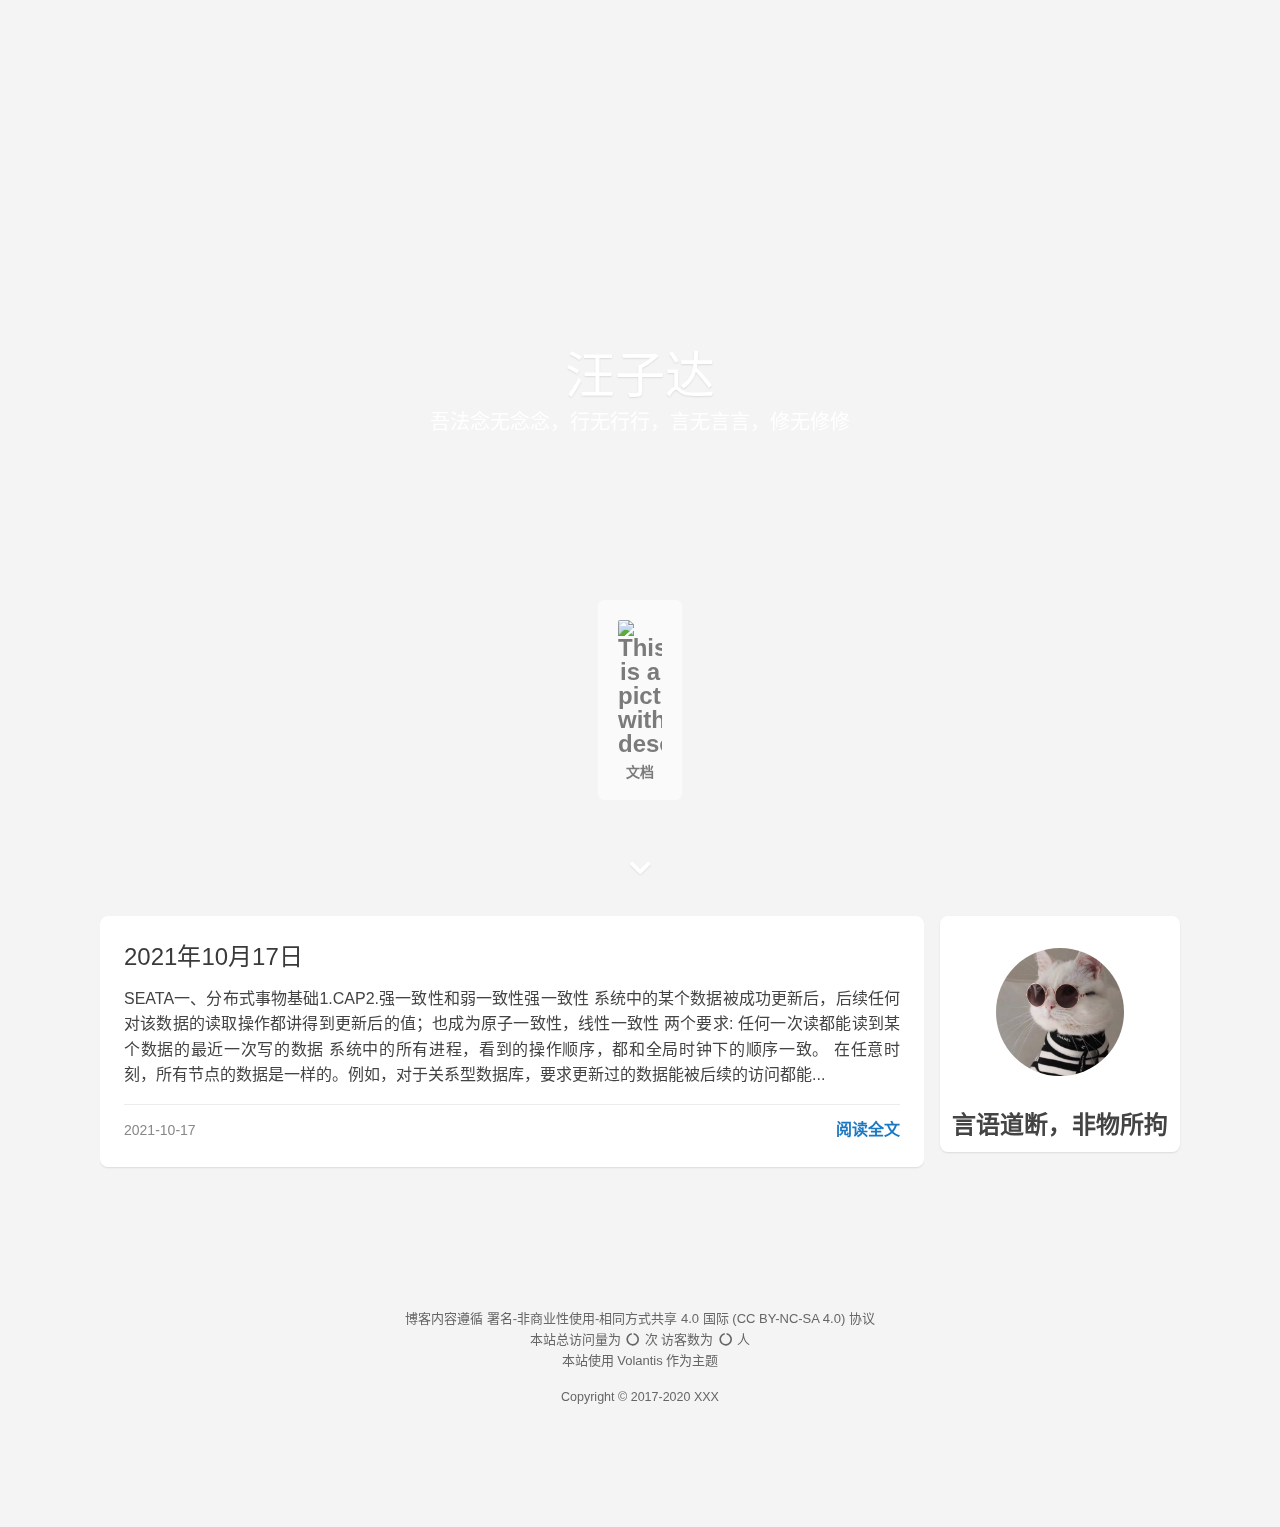
==== commit 0b84bd5a: "Site updated: 2021-10-17 16:23:30" ====
--- a/index.html
+++ b/index.html
@@ -1,6 +1,6 @@
 <!DOCTYPE html>
 <html lang="zh-CN">
-    <head hexo-theme='https://github.com/volantis-x/hexo-theme-volantis/tree/5.0.0-rc.1'>
+    <head hexo-theme='https://github.com/volantis-x/hexo-theme-volantis/tree/5.0.0-alpha.5'>
   <meta name="generator" content="Hexo 5.4.0">
   <meta charset="utf-8">
   <!-- SEO相关 -->
@@ -20,8 +20,8 @@
   <meta content="达达的个人博客" name="apple-mobile-web-app-title">
   <meta content="black-translucent" name="apple-mobile-web-app-status-bar-style">
   <meta content="telephone=no" name="format-detection">
-  <link rel="preload" href="/css/style.css?time=1634399506567" as="style">
-  <link rel="preload" href="https://cdn.jsdelivr.net/gh/volantis-x/cdn-fonts/VarelaRound/VarelaRound-Regular.ttf" as="font" type="font/ttf" crossorigin="anonymous">
+  <link rel="preload" href="/css/style.css?time=1634458992792" as="style">
+  <link rel="preload" href="https://cdn.jsdelivr.net/gh/inkss/common@1/fonts/canva/SentyGoldenBell.woff2" as="font" type="font/woff2" crossorigin="anonymous">
 <link rel="preload" href="https://cdn.jsdelivr.net/gh/volantis-x/cdn-fonts/UbuntuMono/UbuntuMono-Regular.ttf" as="font" type="font/ttf" crossorigin="anonymous">
 
   <!-- 页面元数据 -->
@@ -38,17 +38,8 @@
 <meta name="twitter:image" content="https://cdn.jsdelivr.net/gh/volantis-x/cdn-org/blog/favicon/android-chrome-192x192.png">
   <!-- feed -->
   <!-- import meta -->
-      <meta name="msapplication-TileColor" content="#ffffff">
-      <meta name="msapplication-config" content="https://cdn.jsdelivr.net/gh/volantis-x/cdn-org/blog/favicon/browserconfig.xml">
-      <meta name="theme-color" content="#ffffff">
   <!-- link -->
   <!-- import link -->
-      <link rel="apple-touch-icon" sizes="180x180" href="https://cdn.jsdelivr.net/gh/volantis-x/cdn-org/blog/favicon/apple-touch-icon.png">
-      <link rel="icon" type="image/png" sizes="32x32" href="https://cdn.jsdelivr.net/gh/volantis-x/cdn-org/blog/favicon/favicon-32x32.png">
-      <link rel="icon" type="image/png" sizes="16x16" href="https://cdn.jsdelivr.net/gh/volantis-x/cdn-org/blog/favicon/favicon-16x16.png">
-      <link rel="manifest" href="https://cdn.jsdelivr.net/gh/volantis-x/cdn-org/blog/favicon/site.webmanifest">
-      <link rel="mask-icon" href="https://cdn.jsdelivr.net/gh/volantis-x/cdn-org/blog/favicon/safari-pinned-tab.svg" color="#5bbad5">
-      <link rel="shortcut icon" href="https://cdn.jsdelivr.net/gh/volantis-x/cdn-org/blog/favicon/favicon.ico">
   <style>
     /* 首屏样式 */
     #safearea {
@@ -511,7 +502,7 @@
   margin-top: 32px;
 }
 .cover-wrapper .cover-body .title {
-  font-family: "Varela Round", "PingFang SC", "Microsoft YaHei", Helvetica, Arial, Helvetica, monospace;
+  font-family: "SentyGoldenBell", "PingFang SC", "Microsoft YaHei", Helvetica, Arial, Helvetica, monospace;
   font-size: 3.125rem;
   line-height: 1.2;
   text-shadow: 0 1px 2px rgba(0,0,0,0.1);
@@ -825,6 +816,152 @@
     backdrop-filter: saturate(200%) blur(20px);
   }
 }
+@media (prefers-color-scheme: dark) {
+  :root {
+    --color-mode: 'dark';
+  }
+  :root:not([color-scheme]) {
+    --color-site-body: #000;
+    --color-read-bkg: #222;
+    --color-read-post: #333;
+    --color-site-bg: #222;
+    --color-site-inner: #eee;
+    --color-site-footer: #aaa;
+    --color-card: #333;
+    --color-text: #eee;
+    --color-block: #3a3a3a;
+    --color-codeblock: #343a3c;
+    --color-inlinecode: #d56d28;
+    --color-h1: #eee;
+    --color-h2: #eee;
+    --color-h3: #ddd;
+    --color-h4: #ddd;
+    --color-h5: #ddd;
+    --color-h6: #ddd;
+    --color-p: #bbb;
+    --color-list: #aaa;
+    --color-list-hl: #69dfc4;
+    --color-meta: #888;
+    --color-link: #888;
+  }
+  :root:not([color-scheme]) img {
+    filter: brightness(70%) !important;
+  }
+  :root:not([color-scheme]) #wrapper .title {
+    color: var(--color-meta) !important;
+  }
+  :root:not([color-scheme]) .l_header ul.nav-list-h>li>a,
+  :root:not([color-scheme]) ul.list-v >li>a {
+    color: var(--color-list) !important;
+  }
+  :root:not([color-scheme]) .blur {
+    background: var(--color-site-bg) !important;
+  }
+  :root:not([color-scheme]) .nav-main .u-search-input {
+    background: var(--color-card) !important;
+  }
+  :root:not([color-scheme]) #l_main .article .prev-next>a {
+    background: var(--color-block) !important;
+  }
+  :root:not([color-scheme]) #l_main .article .prev-next>a:hover {
+    background: var(--color-card) !important;
+  }
+  :root:not([color-scheme]) .article blockquote {
+    background: var(--color-block) !important;
+  }
+  :root:not([color-scheme]) .article-title a {
+    color: var(--color-h1) !important;
+  }
+  :root:not([color-scheme]) details>summary {
+    color: var(--color-p) !important;
+    background: var(--color-site-bg) !important;
+  }
+  :root:not([color-scheme]) details {
+    border: 1px solid var(--color-site-bg) !important;
+    background: var(--color-site-bg) !important;
+  }
+  :root:not([color-scheme]) #u-search .modal,
+  :root:not([color-scheme]) #u-search .modal-header,
+  :root:not([color-scheme]) #u-search .modal-body {
+    background: var(--color-card) !important;
+  }
+  :root:not([color-scheme]) #u-search .modal-body .modal-results .result:hover {
+    background: var(--color-block) !important;
+  }
+}
+[color-scheme='dark'] {
+  --color-site-body: #000;
+  --color-read-bkg: #222;
+  --color-read-post: #333;
+  --color-site-bg: #222;
+  --color-site-inner: #eee;
+  --color-site-footer: #aaa;
+  --color-card: #333;
+  --color-text: #eee;
+  --color-block: #3a3a3a;
+  --color-codeblock: #343a3c;
+  --color-inlinecode: #d56d28;
+  --color-h1: #eee;
+  --color-h2: #eee;
+  --color-h3: #ddd;
+  --color-h4: #ddd;
+  --color-h5: #ddd;
+  --color-h6: #ddd;
+  --color-p: #bbb;
+  --color-list: #aaa;
+  --color-list-hl: #69dfc4;
+  --color-meta: #888;
+  --color-link: #888;
+}
+[color-scheme='dark'] img {
+  filter: brightness(70%) !important;
+}
+[color-scheme='dark'] #wrapper .title {
+  color: var(--color-meta) !important;
+}
+[color-scheme='dark'] .l_header ul.nav-list-h>li>a,
+[color-scheme='dark'] ul.list-v >li>a {
+  color: var(--color-list) !important;
+}
+[color-scheme='dark'] .blur {
+  background: var(--color-site-bg) !important;
+}
+[color-scheme='dark'] .nav-main .u-search-input {
+  background: var(--color-card) !important;
+}
+[color-scheme='dark'] #l_main .article .prev-next>a {
+  background: var(--color-block) !important;
+}
+[color-scheme='dark'] #l_main .article .prev-next>a:hover {
+  background: var(--color-card) !important;
+}
+[color-scheme='dark'] .article blockquote {
+  background: var(--color-block) !important;
+}
+[color-scheme='dark'] .article-title a {
+  color: var(--color-h1) !important;
+}
+[color-scheme='dark'] details>summary {
+  color: var(--color-p) !important;
+  background: var(--color-site-bg) !important;
+}
+[color-scheme='dark'] details {
+  border: 1px solid var(--color-site-bg) !important;
+  background: var(--color-site-bg) !important;
+}
+[color-scheme='dark'] #u-search .modal,
+[color-scheme='dark'] #u-search .modal-header,
+[color-scheme='dark'] #u-search .modal-body {
+  background: var(--color-card) !important;
+}
+[color-scheme='dark'] #u-search .modal-body .modal-results .result:hover {
+  background: var(--color-block) !important;
+}
+@media screen and (max-width: 500px) {
+  [color-scheme='dark'] .l_header .m_search {
+    background: var(--color-site-bg) !important;
+  }
+}
 @font-face {
   font-family: 'UbuntuMono';
   src: url("https://cdn.jsdelivr.net/gh/volantis-x/cdn-fonts/UbuntuMono/UbuntuMono-Regular.ttf");
@@ -833,8 +970,8 @@
   font-display: swap;
 }
 @font-face {
-  font-family: 'Varela Round';
-  src: url("https://cdn.jsdelivr.net/gh/volantis-x/cdn-fonts/VarelaRound/VarelaRound-Regular.ttf");
+  font-family: 'SentyGoldenBell';
+  src: url("https://cdn.jsdelivr.net/gh/inkss/common@1/fonts/canva/SentyGoldenBell.woff2");
   font-weight: 'normal';
   font-style: 'normal';
   font-display: swap;
@@ -957,7 +1094,7 @@
   line-height: 64px;
   padding: 0 24px;
   font-size: 1.25rem;
-  font-family: "Varela Round", "PingFang SC", "Microsoft YaHei", Helvetica, Arial, Helvetica, monospace;
+  font-family: "SentyGoldenBell", "PingFang SC", "Microsoft YaHei", Helvetica, Arial, Helvetica, monospace;
 }
 .l_header #wrapper .nav-main .title img {
   height: 64px;
@@ -1661,10 +1798,21 @@
     padding: 0px;
   }
 }
+@media screen and (prefers-color-scheme: dark) and (max-width: 500px) {
+  .l_header .m_search {
+    background: var(--color-site-bg) !important;
+  }
+}
 
   </style>
-  <link rel="stylesheet" href="/css/style.css?time=1634399506567" media="print" onload="this.media='all';this.onload=null">
-  <noscript><link rel="stylesheet" href="/css/style.css?time=1634399506567"></noscript>
+  <link rel="stylesheet" href="/css/style.css?time=1634458992792" media="print" onload="this.media='all';this.onload=null">
+  <noscript><link rel="stylesheet" href="/css/style.css?time=1634458992792"></noscript>
+    <script>
+      var userColorScheme=localStorage.getItem("color-scheme")
+      if(userColorScheme){
+        document.documentElement.setAttribute("color-scheme", userColorScheme);
+      }
+    </script>
   
 <script>
 if (/*@cc_on!@*/false || (!!window.MSInputMethodContext && !!document.documentMode))
@@ -2355,14 +2503,16 @@
       <!-- see: /layout/_partial/scripts/_ctrl/coverCtrl.ejs -->
       <div id="full" class='cover-wrapper  dock' style="display: ;">
         
-  <div class='cover-bg lazyload placeholder' data-bg="https://uploadbeta.com/api/pictures/random/?key=BingEverydayWallpaperPicture"></div>
+  <div class='cover-bg lazyload placeholder' data-bg="image/bg.jpg"></div>
 
 <div class='cover-body'>
   <div class='top'>
     
     
-      <p class="title">Volantis</p>
-    
+      <p class="title">汪子达</p>
+    
+    
+      <p class="subtitle">吾法念无念念，行无行行，言无言言，修无修修</p>
     
   </div>
   <div class='bottom'>
@@ -2377,41 +2527,6 @@
               <img src='https://cdn.jsdelivr.net/gh/twitter/twemoji@13.0/assets/svg/1f5c3.svg' alt="This is a picture without description" ><p>文档</p>
             </a>
           
-            <a href="/faqs/"
-              
-              
-              active-action="action-faqs">
-              <img src='https://cdn.jsdelivr.net/gh/twitter/twemoji@13.0/assets/svg/1f516.svg' alt="This is a picture without description" ><p>帮助</p>
-            </a>
-          
-            <a href="/examples/"
-              
-              
-              active-action="action-examples">
-              <img src='https://cdn.jsdelivr.net/gh/twitter/twemoji@13.0/assets/svg/1f396.svg' alt="This is a picture without description" ><p>示例</p>
-            </a>
-          
-            <a href="/contributors/"
-              
-              
-              active-action="action-contributors">
-              <img src='https://cdn.jsdelivr.net/gh/twitter/twemoji@13.0/assets/svg/1f389.svg' alt="This is a picture without description" ><p>社区</p>
-            </a>
-          
-            <a href="/archives/"
-              
-              
-              active-action="action-archives">
-              <img src='https://cdn.jsdelivr.net/gh/twitter/twemoji@13.0/assets/svg/1f4f0.svg' alt="This is a picture without description" ><p>博客</p>
-            </a>
-          
-            <a target="_blank" rel="noopener" href="https://github.com/volantis-x/hexo-theme-volantis/"
-              
-              
-              active-action="action-https:githubcomvolantis-xhexo-theme-volantis">
-              <img src='https://cdn.jsdelivr.net/gh/twitter/twemoji@13.0/assets/svg/1f9ec.svg' alt="This is a picture without description" ><p>源码</p>
-            </a>
-          
         
       </div>
     </div>
@@ -2443,7 +2558,7 @@
         
           <div class='post-wrapper'>
             <div class="post post-v3 white-box reveal shadow"  itemscope itemtype="http://schema.org/Article" >
-  <link itemprop="mainEntityOfPage" href="http://example.com/2021/10/16/hello-world/">
+  <link itemprop="mainEntityOfPage" href="http://example.com/2021/10/17/SEATA/">
   <span hidden itemprop="publisher" itemscope itemtype="http://schema.org/Organization">
     <meta itemprop="name" content="达达的个人博客">
   </span>
@@ -2457,16 +2572,22 @@
   
     
     <h2 class="article-title"  itemprop="name headline">
-      <a href="/2021/10/16/hello-world/"  itemprop="url">
-        Hello World
+      <a href="/2021/10/17/SEATA/"  itemprop="url">
+        2021年10月17日
       </a>
     </h2>
   
   <div class='md' itemprop="articleBody">
     
       
-        Welcome to Hexo! This is your very first post. Check documentation for more info. If you get any problems when using Hexo, you can find the answer in troubleshooting or you can ask me on GitHub.
-Qu...
+        SEATA一、分布式事物基础1.CAP2.强一致性和弱一致性强一致性
+系统中的某个数据被成功更新后，后续任何对该数据的读取操作都讲得到更新后的值；也成为原子一致性，线性一致性
+
+两个要求:
+任何一次读都能读到某个数据的最近一次写的数据
+系统中的所有进程，看到的操作顺序，都和全局时钟下的顺序一致。
+
+在任意时刻，所有节点的数据是一样的。例如，对于关系型数据库，要求更新过的数据能被后续的访问都能...
       
     
   </div>
@@ -2474,12 +2595,12 @@
     <div class='meta-v3' line_style='solid'>
       <div>
         
-        <time itemprop="dateCreated datePublished" datetime="2021-10-16T22:07:51+08:00">2021-10-16</time>
+        <time itemprop="dateCreated datePublished" datetime="2021-10-17T00:44:41+08:00">2021-10-17</time>
         
       </div>
       
         <div>
-          <a class='readmore' href='/2021/10/16/hello-world/' itemprop="url">
+          <a class='readmore' href='/2021/10/17/SEATA/' itemprop="url">
             阅读全文
           </a>
         </div>
@@ -2510,61 +2631,20 @@
   <div class='content'>
     
       
-        <a class='avatar flat-box rectangle' href='/about/'>
-          <img no-lazy src='https://cdn.jsdelivr.net/gh/volantis-x/cdn-org/blog/Logo-NavBar@3x.png' alt="This is a picture without description" />
+        <a class='avatar flat-box circle' href='/about/'>
+          <img no-lazy src='image/cat.png' alt="This is a picture without description" />
         </a>
       
     
     
       <div class='text'>
         
-        
-        
-          <p><span id="jinrishici-sentence">达达的个人博客</span></p>
-          <script src="https://sdk.jinrishici.com/v2/browser/jinrishici.js" charset="utf-8"></script>
+          <h2>言语道断，非物所拘</h2>
+        
+        
         
       </div>
     
-    
-      <div class="social-wrapper">
-        
-          
-            <a href="/atom.xml"
-              class="social fas fa-rss flat-btn"
-              target="_blank"
-              rel="external nofollow noopener noreferrer">
-              
-            </a>
-          
-        
-          
-            <a href="mailto:me@xxx.com"
-              class="social fas fa-envelope flat-btn"
-              target="_blank"
-              rel="external nofollow noopener noreferrer">
-              
-            </a>
-          
-        
-          
-            <a href="https://github.com/volantis-x/"
-              class="social fab fa-github flat-btn"
-              target="_blank"
-              rel="external nofollow noopener noreferrer">
-              
-            </a>
-          
-        
-          
-            <a href="/"
-              class="social fas fa-headphones-alt flat-btn"
-              target="_blank"
-              rel="external nofollow noopener noreferrer">
-              
-            </a>
-          
-        
-      </div>
     
   </div>
 </section>
@@ -2575,18 +2655,20 @@
     
     
 
-  
-
-  
-    
-    
-
-  
+
 
   
 
 
 <!-- 没有 pjax 占位会报错 万恶的 pjax -->
+
+  <div class="pjax">
+    <!-- pjax占位 -->
+  </div>
+
+  <div class="pjax">
+    <!-- pjax占位 -->
+  </div>
 
   <div class="pjax">
     <!-- pjax占位 -->
@@ -2686,7 +2768,7 @@
     
       
         本站使用
-        <a href="https://github.com/volantis-x/hexo-theme-volantis/tree/5.0.0-rc.1" target="_blank" class="codename">Volantis</a>
+        <a href="https://github.com/volantis-x/hexo-theme-volantis/tree/dev" target="_blank" class="codename">Volantis</a>
         作为主题
       
     
@@ -2737,8 +2819,8 @@
   <script>
   volantis.message = (title, message, option = {}, done = null) => {
     if (typeof iziToast === "undefined") {
-      volantis.css('/css/message.css?time=1634399506567')
-      volantis.js('/js/message.js?time=1634399506567', () => {
+      volantis.css('/css/message.css?time=1634458992792')
+      volantis.js('/js/message.js?time=1634458992792', () => {
         tozashMessage(title, message, option, done);
       });
     } else {
@@ -2783,8 +2865,8 @@
 
   volantis.question = (title, message, option = {}, success = null, cancel = null, done = null) => {
     if (typeof iziToast === "undefined") {
-      volantis.css('/css/message.css?time=1634399506567')
-      volantis.js('/js/message.js?time=1634399506567', () => {
+      volantis.css('/css/message.css?time=1634458992792')
+      volantis.js('/js/message.js?time=1634458992792', () => {
         tozashQuestion(title, message, option, success, cancel, done);
       });
     } else {
@@ -2843,8 +2925,8 @@
     }
     
     if (typeof iziToast === "undefined") {
-      volantis.css('/css/message.css?time=1634399506567')
-      volantis.js('/js/message.js?time=1634399506567', () => {
+      volantis.css('/css/message.css?time=1634458992792')
+      volantis.js('/js/message.js?time=1634458992792', () => {
         hideMessage(done);
       });
     } else {
@@ -3046,12 +3128,26 @@
         
       
         
+          
+    <li class="menuLoad-Content">
+      <a class='vlts-menu fix-cursor-default' 
+        
+        
+        
+        
+      >
+         
+      </a>
+    </li>
+  
+        
       
     </ul>
   </div>
   <script>
     volantis.rightMenu = {};
     volantis.rightMenu.faicon = 'fa' || 'fa';
+    volantis.rightMenu.musicAlwaysShow = 'true' === 'true';
     
     
       volantis.rightMenu.defaultStyles = true;
@@ -3062,12 +3158,111 @@
     
       volantis.APlayerController = {};
     
-    volantis.js('/js/rightMenu.js?time=1634399506567')
+    volantis.js('/js/rightMenu.js?time=1634458992792')
   </script>
 
 
 
 <!-- rightmenu要在darkmode之前（ToggleButton） darkmode要在comments之前（volantis.dark.push）-->
+
+  <script>
+const rootElement = document.documentElement;
+const darkModeStorageKey = "color-scheme";
+const rootElementDarkModeAttributeName = "color-scheme";
+const setLS = (k, v) => {
+    localStorage.setItem(k, v);
+};
+const removeLS = (k) => {
+    localStorage.removeItem(k);
+};
+const getLS = (k) => {
+    return localStorage.getItem(k);
+};
+const getModeFromCSSMediaQuery = () => {
+  return window.matchMedia("(prefers-color-scheme: dark)").matches
+    ? "dark"
+    : "light";
+};
+const resetRootDarkModeAttributeAndLS = () => {
+  rootElement.removeAttribute(rootElementDarkModeAttributeName);
+  removeLS(darkModeStorageKey);
+};
+const validColorModeKeys = {
+  dark: true,
+  light: true,
+};
+const applyCustomDarkModeSettings = (mode) => {
+  const currentSetting = mode || getLS(darkModeStorageKey);
+  getCustomDarkMode();
+  if (currentSetting === getModeFromCSSMediaQuery()) {
+    resetRootDarkModeAttributeAndLS();
+  } else if (validColorModeKeys[currentSetting]) {
+    rootElement.setAttribute(rootElementDarkModeAttributeName, currentSetting);
+  } else {
+    resetRootDarkModeAttributeAndLS();
+  }
+};
+const invertDarkModeObj = {
+  dark: "light",
+  light: "dark",
+};
+/**
+ * get target mode
+ */
+ const getCustomDarkMode = () => {
+  let currentSetting = getLS(darkModeStorageKey);
+  if (validColorModeKeys[currentSetting]) {
+    currentSetting = invertDarkModeObj[currentSetting];
+  } else if (currentSetting === null) {
+    currentSetting = invertDarkModeObj[getModeFromCSSMediaQuery()];
+  } else {
+    return;
+  }
+  if(currentSetting=="dark"){
+    volantis.dark.mode="light";
+  }else{
+    volantis.dark.mode="dark";
+  }
+  // console.log(volantis.dark.mode)
+};
+const toggleCustomDarkMode = () => {
+  let currentSetting = getLS(darkModeStorageKey);
+  if (validColorModeKeys[currentSetting]) {
+    currentSetting = invertDarkModeObj[currentSetting];
+  } else if (currentSetting === null) {
+    currentSetting = invertDarkModeObj[getModeFromCSSMediaQuery()];
+  } else {
+    return;
+  }
+  setLS(darkModeStorageKey, currentSetting);
+  return currentSetting;
+};
+/**
+ * 暗黑模式触发器
+ */
+volantis.dark.toggle=()=>{
+  const mode = toggleCustomDarkMode();
+  applyCustomDarkModeSettings(mode);
+  // 使用 volantis.dark.push 方法传入volantis.dark.toggle回调函数 参见layout/_partial/scripts/global.ejs
+  volantis.dark.method.toggle.start();
+}
+/**
+ * bind event for toggle button
+ */
+
+function bindToggleButton() {
+  var btn= document.querySelectorAll("#wrapper .toggle-mode-btn,#rightmenu-wrapper .toggle-mode-btn")
+  btn.forEach(function (e) {
+    volantis.dom.$(e).on('click',volantis.dark.toggle);
+  })
+}
+applyCustomDarkModeSettings();
+document.addEventListener("DOMContentLoaded", ()=>{
+  volantis.requestAnimationFrame(bindToggleButton)
+});
+volantis.pjax.push(bindToggleButton);
+</script>
+
 
 
 
@@ -3076,19 +3271,19 @@
     
       const sites_api = document.getElementById('sites-api');
       if (sites_api != undefined && typeof SitesJS === 'undefined') {
-        volantis.js("/js/plugins/sites.js?time=1634399506567")
+        volantis.js("/js/plugins/sites.js?time=1634458992792")
       }
     
     
       const friends_api = document.getElementById('friends-api');
       if (friends_api != undefined && typeof FriendsJS === 'undefined') {
-        volantis.js("/js/plugins/friends.js?time=1634399506567")
+        volantis.js("/js/plugins/friends.js?time=1634458992792")
       }
     
     
       const contributors_api = document.getElementById('contributors-api');
       if (contributors_api != undefined && typeof ContributorsJS === 'undefined') {
-        volantis.js("/js/plugins/contributors.js?time=1634399506567")
+        volantis.js("/js/plugins/contributors.js?time=1634458992792")
       }
     
   };
@@ -3204,7 +3399,7 @@
 
 
 
-<script src="/js/app.js?time=1634399506567.js"></script>
+<script src="/js/app.js?time=1634458992792.js"></script>
 
 
 <!-- optional -->
@@ -3217,7 +3412,7 @@
 
   function loadSearchScript() {
     // see: layout/_partial/scripts/_ctrl/cdnCtrl.ejs
-    return volantis.js("/js/search/hexo.js?time=1634399506567");
+    return volantis.js("/js/search/hexo.js?time=1634458992792");
   }
 
   function loadSearchService() {
--- a/css/style.css
+++ b/css/style.css
@@ -6533,6 +6533,146 @@
 .iziToast-message {
   word-break: break-all !important;
 }
+p,
+input,
+pre>span,
+textarea {
+  cursor: url("https://cdn.jsdelivr.net/gh/inkss/common@1/cursor/text.png"), text;
+}
+.fancybox-container .fancybox-stage,
+.fancybox__carousel .is-draggable {
+  cursor: url("https://cdn.jsdelivr.net/gh/inkss/common@1/cursor/zoom-out.png"), zoom-out;
+}
+.fancybox a,
+.fancybox-can-zoomIn .fancybox-content,
+.fancybox__carousel .fancybox__slide.can-zoom_in .fancybox__content {
+  cursor: url("https://cdn.jsdelivr.net/gh/inkss/common@1/cursor/zoom-in.png"), zoom-in;
+}
+span.btn>a:not([href]):hover,
+.fancybox-button[disabled],
+.fancybox-button[disabled]:hover,
+.gt-container .gt-btn.is--disable,
+span.not-select {
+  cursor: url("https://cdn.jsdelivr.net/gh/inkss/common@1/cursor/circle.png"), not-allowed;
+}
+html,
+a:not([href]),
+a:not([href]) p,
+button[disabled],
+html input[disabled],
+.article .widget,
+#l_body .post section.meta .new-meta-box .new-meta-item .notlink,
+ul.list-v.rightmenu a,
+span.btn a:not([href]),
+div.tabs ul.nav-tabs li.tab.active a,
+article#comments #valine_container .vcards .vhead span.vnick,
+kbd,
+.a > p,
+.not-select,
+.not-select p,
+.MiniValine *,
+.aplayer .aplayer-info .aplayer-music,
+.gt-container a.is--active,
+.iziToast,
+.iziToast p,
+.iframe,
+.embed-show,
+p > img,
+p > svg,
+.fix-cursor-default {
+  cursor: url("https://cdn.jsdelivr.net/gh/inkss/common@1/cursor/left_ptr.png"), default;
+}
+a,
+psw,
+button,
+html input[type=button],
+input[type=reset],
+input[type=submit],
+table::-webkit-scrollbar-thumb,
+scrollbar::-webkit-scrollbar-thumb,
+#scroll-down,
+ul.list-v.rightmenu li.music a.nav.volume .aplayer-volume-bar,
+#u-search .modal .modal-header .btn-close,
+#u-search .modal .modal-footer .nav,
+article .checkbox input,
+details summary,
+.article a.link-card,
+div.tabs ul.nav-tabs li.tab a,
+.btn-copy,
+.fancybox-can-pan .fancybox-content,
+.fancybox-can-swipe .fancybox-content,
+.waves-effect,
+a.result.search-result-fix,
+.tag > p,
+.prev > p,
+.next > p,
+.author > p,
+.list-h > a > p,
+.category > a > p,
+.friend-right p,
+.v[data-class=v] a,
+.v[data-class=v] .vbtn,
+.v[data-class=v] .vicon,
+.v[data-class=v] .vcards .vcard .vhead .vnick,
+.v[data-class=v] .vcards .vcard .vh .vmeta .vat,
+.v[data-class=v] .vwrap .vemojis i,
+.v[data-class=v] .vcards .vcard .vcontent.expand,
+.aplayer .aplayer-pic,
+.aplayer .aplayer-info .aplayer-controller .aplayer-time .aplayer-icon,
+.aplayer .aplayer-info .aplayer-controller .aplayer-bar-wrap,
+.aplayer .aplayer-list ol li,
+.aplayer .aplayer-list ol li .aplayer-list-author,
+.aplayer .aplayer-list ol li .aplayer-list-index,
+.waves-button,
+.waves-button-input,
+.waves-button:hover,
+.waves-button:visited,
+.fancybox-button,
+.MiniValine .vbtn,
+.MiniValine .vcancel-comment-reply,
+.MiniValine .vcancel-comment-reply svg,
+.MiniValine .vlist .vcard .vcomment-body .vat,
+.MiniValine .vlist .vcard .vcomment-body .vhead .vname,
+.MiniValine .vinputs-area .btn-wrap .vfunction-btn svg,
+.MiniValine .vinputs-area .vextra-area .vsmile-icons img,
+.MiniValine .vlist .vcard .vcomment-body .text-wrapper .vcomment a,
+.gt-container .gt-btn,
+.gt-container .gt-user-inner,
+.gt-container .gt-avatar-github,
+.gt-container .gt-popup .gt-action,
+.gt-container .gt-comment-like:hover,
+.gt-container .gt-comment-edit:hover,
+.gt-container .gt-comment-reply:hover,
+.tk-icon,
+.tk-avatar img,
+.tk-meta a,
+.tk-action-icon,
+.fancybox,
+.fix-cursor-pointer {
+  cursor: url("https://cdn.jsdelivr.net/gh/inkss/common@1/cursor/pointer.png"), pointer;
+}
+.cur-default {
+  cursor: url("https://cdn.jsdelivr.net/gh/inkss/common@1/cursor/left_ptr.png"), default !important;
+}
+.cur-pointer,
+.carousel__button,
+.fancybox__slide {
+  cursor: url("https://cdn.jsdelivr.net/gh/inkss/common@1/cursor/pointer.png"), pointer !important;
+}
+.cur-not-allowed {
+  cursor: url("https://cdn.jsdelivr.net/gh/inkss/common@1/cursor/circle.png"), not-allowed !important;
+}
+.cur-zoom-in,
+.fancybox__carousel .fancybox__slide.can-zoom_in .fancybox__content {
+  cursor: url("https://cdn.jsdelivr.net/gh/inkss/common@1/cursor/zoom-in.png"), zoom-in !important;
+}
+.cur-zoom-out,
+.fancybox__carousel .is-draggable {
+  cursor: url("https://cdn.jsdelivr.net/gh/inkss/common@1/cursor/zoom-out.png"), zoom-out !important;
+}
+.cur-text {
+  cursor: url("https://cdn.jsdelivr.net/gh/inkss/common@1/cursor/text.png"), text !important;
+}
 .common_read {
   z-index: auto !important;
   opacity: 1 !important;
@@ -6831,6 +6971,149 @@
   height: 100%;
   width: 100%;
 }
+@media (prefers-color-scheme: dark) {
+  :root {
+    --color-mode: 'dark';
+  }
+  :root:not([color-scheme]) {
+    --block-hover: #1c1c1c;
+    --text-p1: #fff;
+    --text-p3: #777;
+    --card: #fff;
+  }
+  :root:not([color-scheme]) fal,
+  :root:not([color-scheme]) fad,
+  :root:not([color-scheme]) fa,
+  :root:not([color-scheme]) svg.iconfont,
+  :root:not([color-scheme]) img,
+  :root:not([color-scheme]) .lazyload {
+    filter: brightness(70%) !important;
+  }
+  :root:not([color-scheme]) .widget.blogger .content .social-wrapper a.social:hover {
+    background: var(--color-card);
+  }
+  :root:not([color-scheme]) .content {
+    color: var(--color-p);
+  }
+  :root:not([color-scheme]) .note {
+    background: var(--color-block) !important;
+  }
+  :root:not([color-scheme]) div.tabs ul.nav-tabs li.tab.active a {
+    color: var(--color-p);
+    background: var(--color-card);
+  }
+  :root:not([color-scheme]) kbd {
+    background: var(--color-block) !important;
+  }
+  :root:not([color-scheme]) .cover-wrapper.dock .menu .list-h a:hover,
+  :root:not([color-scheme]) .cover-wrapper.featured .menu .list-h a:hover,
+  :root:not([color-scheme]) .cover-wrapper.focus .menu .list-h a:hover {
+    color: var(--color-text) !important;
+  }
+  :root:not([color-scheme]) .gutter {
+    background: var(--color-card) !important;
+    background-color: var(--color-card) !important;
+  }
+  :root:not([color-scheme]) .highlight figcaption {
+    background-color: #21252b;
+  }
+  :root:not([color-scheme]) .highlight pre .line,
+  :root:not([color-scheme]) .highlight pre .params {
+    color: rgba(158,142,142,0.9);
+  }
+  :root:not([color-scheme]) *:not(.highlight) >table tr {
+    background-color: var(--color-card);
+  }
+  :root:not([color-scheme]) *:not(.highlight) >table th {
+    background: var(--color-site-bg);
+  }
+  :root:not([color-scheme]) *:not(.highlight) table td,
+  :root:not([color-scheme]) *:not(.highlight) table th {
+    border-color: var(--color-site-bg);
+  }
+  :root:not([color-scheme]) *:not(.highlight) >table tr:hover {
+    background: var(--color-codeblock);
+  }
+  :root:not([color-scheme]) .timenode .highlight {
+    border-color: var(--color-site-bg) !important;
+  }
+  :root:not([color-scheme]) blockquote p {
+    color: var(--color-p);
+  }
+  :root:not([color-scheme]) #archive-page .archive .all-tags ul li span {
+    color: var(--color-text);
+    background: #6f6f72;
+  }
+}
+[color-scheme='dark'] {
+  --block-hover: #1c1c1c;
+  --text-p1: #fff;
+  --text-p3: #777;
+  --card: #fff;
+}
+[color-scheme='dark'] fal,
+[color-scheme='dark'] fad,
+[color-scheme='dark'] fa,
+[color-scheme='dark'] svg.iconfont,
+[color-scheme='dark'] img,
+[color-scheme='dark'] .lazyload {
+  filter: brightness(70%) !important;
+}
+[color-scheme='dark'] .widget.blogger .content .social-wrapper a.social:hover {
+  background: var(--color-card);
+}
+[color-scheme='dark'] .content {
+  color: var(--color-p);
+}
+[color-scheme='dark'] .note {
+  background: var(--color-block) !important;
+}
+[color-scheme='dark'] div.tabs ul.nav-tabs li.tab.active a {
+  color: var(--color-p);
+  background: var(--color-card);
+}
+[color-scheme='dark'] kbd {
+  background: var(--color-block) !important;
+}
+[color-scheme='dark'] .cover-wrapper.dock .menu .list-h a:hover,
+[color-scheme='dark'] .cover-wrapper.featured .menu .list-h a:hover,
+[color-scheme='dark'] .cover-wrapper.focus .menu .list-h a:hover {
+  color: var(--color-text) !important;
+}
+[color-scheme='dark'] .gutter {
+  background: var(--color-card) !important;
+  background-color: var(--color-card) !important;
+}
+[color-scheme='dark'] .highlight figcaption {
+  background-color: #21252b;
+}
+[color-scheme='dark'] .highlight pre .line,
+[color-scheme='dark'] .highlight pre .params {
+  color: rgba(158,142,142,0.9);
+}
+[color-scheme='dark'] *:not(.highlight) >table tr {
+  background-color: var(--color-card);
+}
+[color-scheme='dark'] *:not(.highlight) >table th {
+  background: var(--color-site-bg);
+}
+[color-scheme='dark'] *:not(.highlight) table td,
+[color-scheme='dark'] *:not(.highlight) table th {
+  border-color: var(--color-site-bg);
+}
+[color-scheme='dark'] *:not(.highlight) >table tr:hover {
+  background: var(--color-codeblock);
+}
+[color-scheme='dark'] .timenode .highlight {
+  border-color: var(--color-site-bg) !important;
+}
+[color-scheme='dark'] blockquote p {
+  color: var(--color-p);
+}
+[color-scheme='dark'] #archive-page .archive .all-tags ul li span {
+  color: var(--color-text);
+  background: #6f6f72;
+}
 #safearea {
   display: -webkit-box /* OLD - iOS 6-, Safari 3.1-6 */;
   display: -moz-box /* OLD - Firefox 19- (buggy but mostly works) */;
--- a/css/style.css
+++ b/css/style.css
@@ -6533,6 +6533,146 @@
 .iziToast-message {
   word-break: break-all !important;
 }
+p,
+input,
+pre>span,
+textarea {
+  cursor: url("https://cdn.jsdelivr.net/gh/inkss/common@1/cursor/text.png"), text;
+}
+.fancybox-container .fancybox-stage,
+.fancybox__carousel .is-draggable {
+  cursor: url("https://cdn.jsdelivr.net/gh/inkss/common@1/cursor/zoom-out.png"), zoom-out;
+}
+.fancybox a,
+.fancybox-can-zoomIn .fancybox-content,
+.fancybox__carousel .fancybox__slide.can-zoom_in .fancybox__content {
+  cursor: url("https://cdn.jsdelivr.net/gh/inkss/common@1/cursor/zoom-in.png"), zoom-in;
+}
+span.btn>a:not([href]):hover,
+.fancybox-button[disabled],
+.fancybox-button[disabled]:hover,
+.gt-container .gt-btn.is--disable,
+span.not-select {
+  cursor: url("https://cdn.jsdelivr.net/gh/inkss/common@1/cursor/circle.png"), not-allowed;
+}
+html,
+a:not([href]),
+a:not([href]) p,
+button[disabled],
+html input[disabled],
+.article .widget,
+#l_body .post section.meta .new-meta-box .new-meta-item .notlink,
+ul.list-v.rightmenu a,
+span.btn a:not([href]),
+div.tabs ul.nav-tabs li.tab.active a,
+article#comments #valine_container .vcards .vhead span.vnick,
+kbd,
+.a > p,
+.not-select,
+.not-select p,
+.MiniValine *,
+.aplayer .aplayer-info .aplayer-music,
+.gt-container a.is--active,
+.iziToast,
+.iziToast p,
+.iframe,
+.embed-show,
+p > img,
+p > svg,
+.fix-cursor-default {
+  cursor: url("https://cdn.jsdelivr.net/gh/inkss/common@1/cursor/left_ptr.png"), default;
+}
+a,
+psw,
+button,
+html input[type=button],
+input[type=reset],
+input[type=submit],
+table::-webkit-scrollbar-thumb,
+scrollbar::-webkit-scrollbar-thumb,
+#scroll-down,
+ul.list-v.rightmenu li.music a.nav.volume .aplayer-volume-bar,
+#u-search .modal .modal-header .btn-close,
+#u-search .modal .modal-footer .nav,
+article .checkbox input,
+details summary,
+.article a.link-card,
+div.tabs ul.nav-tabs li.tab a,
+.btn-copy,
+.fancybox-can-pan .fancybox-content,
+.fancybox-can-swipe .fancybox-content,
+.waves-effect,
+a.result.search-result-fix,
+.tag > p,
+.prev > p,
+.next > p,
+.author > p,
+.list-h > a > p,
+.category > a > p,
+.friend-right p,
+.v[data-class=v] a,
+.v[data-class=v] .vbtn,
+.v[data-class=v] .vicon,
+.v[data-class=v] .vcards .vcard .vhead .vnick,
+.v[data-class=v] .vcards .vcard .vh .vmeta .vat,
+.v[data-class=v] .vwrap .vemojis i,
+.v[data-class=v] .vcards .vcard .vcontent.expand,
+.aplayer .aplayer-pic,
+.aplayer .aplayer-info .aplayer-controller .aplayer-time .aplayer-icon,
+.aplayer .aplayer-info .aplayer-controller .aplayer-bar-wrap,
+.aplayer .aplayer-list ol li,
+.aplayer .aplayer-list ol li .aplayer-list-author,
+.aplayer .aplayer-list ol li .aplayer-list-index,
+.waves-button,
+.waves-button-input,
+.waves-button:hover,
+.waves-button:visited,
+.fancybox-button,
+.MiniValine .vbtn,
+.MiniValine .vcancel-comment-reply,
+.MiniValine .vcancel-comment-reply svg,
+.MiniValine .vlist .vcard .vcomment-body .vat,
+.MiniValine .vlist .vcard .vcomment-body .vhead .vname,
+.MiniValine .vinputs-area .btn-wrap .vfunction-btn svg,
+.MiniValine .vinputs-area .vextra-area .vsmile-icons img,
+.MiniValine .vlist .vcard .vcomment-body .text-wrapper .vcomment a,
+.gt-container .gt-btn,
+.gt-container .gt-user-inner,
+.gt-container .gt-avatar-github,
+.gt-container .gt-popup .gt-action,
+.gt-container .gt-comment-like:hover,
+.gt-container .gt-comment-edit:hover,
+.gt-container .gt-comment-reply:hover,
+.tk-icon,
+.tk-avatar img,
+.tk-meta a,
+.tk-action-icon,
+.fancybox,
+.fix-cursor-pointer {
+  cursor: url("https://cdn.jsdelivr.net/gh/inkss/common@1/cursor/pointer.png"), pointer;
+}
+.cur-default {
+  cursor: url("https://cdn.jsdelivr.net/gh/inkss/common@1/cursor/left_ptr.png"), default !important;
+}
+.cur-pointer,
+.carousel__button,
+.fancybox__slide {
+  cursor: url("https://cdn.jsdelivr.net/gh/inkss/common@1/cursor/pointer.png"), pointer !important;
+}
+.cur-not-allowed {
+  cursor: url("https://cdn.jsdelivr.net/gh/inkss/common@1/cursor/circle.png"), not-allowed !important;
+}
+.cur-zoom-in,
+.fancybox__carousel .fancybox__slide.can-zoom_in .fancybox__content {
+  cursor: url("https://cdn.jsdelivr.net/gh/inkss/common@1/cursor/zoom-in.png"), zoom-in !important;
+}
+.cur-zoom-out,
+.fancybox__carousel .is-draggable {
+  cursor: url("https://cdn.jsdelivr.net/gh/inkss/common@1/cursor/zoom-out.png"), zoom-out !important;
+}
+.cur-text {
+  cursor: url("https://cdn.jsdelivr.net/gh/inkss/common@1/cursor/text.png"), text !important;
+}
 .common_read {
   z-index: auto !important;
   opacity: 1 !important;
@@ -6831,6 +6971,149 @@
   height: 100%;
   width: 100%;
 }
+@media (prefers-color-scheme: dark) {
+  :root {
+    --color-mode: 'dark';
+  }
+  :root:not([color-scheme]) {
+    --block-hover: #1c1c1c;
+    --text-p1: #fff;
+    --text-p3: #777;
+    --card: #fff;
+  }
+  :root:not([color-scheme]) fal,
+  :root:not([color-scheme]) fad,
+  :root:not([color-scheme]) fa,
+  :root:not([color-scheme]) svg.iconfont,
+  :root:not([color-scheme]) img,
+  :root:not([color-scheme]) .lazyload {
+    filter: brightness(70%) !important;
+  }
+  :root:not([color-scheme]) .widget.blogger .content .social-wrapper a.social:hover {
+    background: var(--color-card);
+  }
+  :root:not([color-scheme]) .content {
+    color: var(--color-p);
+  }
+  :root:not([color-scheme]) .note {
+    background: var(--color-block) !important;
+  }
+  :root:not([color-scheme]) div.tabs ul.nav-tabs li.tab.active a {
+    color: var(--color-p);
+    background: var(--color-card);
+  }
+  :root:not([color-scheme]) kbd {
+    background: var(--color-block) !important;
+  }
+  :root:not([color-scheme]) .cover-wrapper.dock .menu .list-h a:hover,
+  :root:not([color-scheme]) .cover-wrapper.featured .menu .list-h a:hover,
+  :root:not([color-scheme]) .cover-wrapper.focus .menu .list-h a:hover {
+    color: var(--color-text) !important;
+  }
+  :root:not([color-scheme]) .gutter {
+    background: var(--color-card) !important;
+    background-color: var(--color-card) !important;
+  }
+  :root:not([color-scheme]) .highlight figcaption {
+    background-color: #21252b;
+  }
+  :root:not([color-scheme]) .highlight pre .line,
+  :root:not([color-scheme]) .highlight pre .params {
+    color: rgba(158,142,142,0.9);
+  }
+  :root:not([color-scheme]) *:not(.highlight) >table tr {
+    background-color: var(--color-card);
+  }
+  :root:not([color-scheme]) *:not(.highlight) >table th {
+    background: var(--color-site-bg);
+  }
+  :root:not([color-scheme]) *:not(.highlight) table td,
+  :root:not([color-scheme]) *:not(.highlight) table th {
+    border-color: var(--color-site-bg);
+  }
+  :root:not([color-scheme]) *:not(.highlight) >table tr:hover {
+    background: var(--color-codeblock);
+  }
+  :root:not([color-scheme]) .timenode .highlight {
+    border-color: var(--color-site-bg) !important;
+  }
+  :root:not([color-scheme]) blockquote p {
+    color: var(--color-p);
+  }
+  :root:not([color-scheme]) #archive-page .archive .all-tags ul li span {
+    color: var(--color-text);
+    background: #6f6f72;
+  }
+}
+[color-scheme='dark'] {
+  --block-hover: #1c1c1c;
+  --text-p1: #fff;
+  --text-p3: #777;
+  --card: #fff;
+}
+[color-scheme='dark'] fal,
+[color-scheme='dark'] fad,
+[color-scheme='dark'] fa,
+[color-scheme='dark'] svg.iconfont,
+[color-scheme='dark'] img,
+[color-scheme='dark'] .lazyload {
+  filter: brightness(70%) !important;
+}
+[color-scheme='dark'] .widget.blogger .content .social-wrapper a.social:hover {
+  background: var(--color-card);
+}
+[color-scheme='dark'] .content {
+  color: var(--color-p);
+}
+[color-scheme='dark'] .note {
+  background: var(--color-block) !important;
+}
+[color-scheme='dark'] div.tabs ul.nav-tabs li.tab.active a {
+  color: var(--color-p);
+  background: var(--color-card);
+}
+[color-scheme='dark'] kbd {
+  background: var(--color-block) !important;
+}
+[color-scheme='dark'] .cover-wrapper.dock .menu .list-h a:hover,
+[color-scheme='dark'] .cover-wrapper.featured .menu .list-h a:hover,
+[color-scheme='dark'] .cover-wrapper.focus .menu .list-h a:hover {
+  color: var(--color-text) !important;
+}
+[color-scheme='dark'] .gutter {
+  background: var(--color-card) !important;
+  background-color: var(--color-card) !important;
+}
+[color-scheme='dark'] .highlight figcaption {
+  background-color: #21252b;
+}
+[color-scheme='dark'] .highlight pre .line,
+[color-scheme='dark'] .highlight pre .params {
+  color: rgba(158,142,142,0.9);
+}
+[color-scheme='dark'] *:not(.highlight) >table tr {
+  background-color: var(--color-card);
+}
+[color-scheme='dark'] *:not(.highlight) >table th {
+  background: var(--color-site-bg);
+}
+[color-scheme='dark'] *:not(.highlight) table td,
+[color-scheme='dark'] *:not(.highlight) table th {
+  border-color: var(--color-site-bg);
+}
+[color-scheme='dark'] *:not(.highlight) >table tr:hover {
+  background: var(--color-codeblock);
+}
+[color-scheme='dark'] .timenode .highlight {
+  border-color: var(--color-site-bg) !important;
+}
+[color-scheme='dark'] blockquote p {
+  color: var(--color-p);
+}
+[color-scheme='dark'] #archive-page .archive .all-tags ul li span {
+  color: var(--color-text);
+  background: #6f6f72;
+}
 #safearea {
   display: -webkit-box /* OLD - iOS 6-, Safari 3.1-6 */;
   display: -moz-box /* OLD - Firefox 19- (buggy but mostly works) */;
--- a/css/style.css
+++ b/css/style.css
@@ -6533,6 +6533,146 @@
 .iziToast-message {
   word-break: break-all !important;
 }
+p,
+input,
+pre>span,
+textarea {
+  cursor: url("https://cdn.jsdelivr.net/gh/inkss/common@1/cursor/text.png"), text;
+}
+.fancybox-container .fancybox-stage,
+.fancybox__carousel .is-draggable {
+  cursor: url("https://cdn.jsdelivr.net/gh/inkss/common@1/cursor/zoom-out.png"), zoom-out;
+}
+.fancybox a,
+.fancybox-can-zoomIn .fancybox-content,
+.fancybox__carousel .fancybox__slide.can-zoom_in .fancybox__content {
+  cursor: url("https://cdn.jsdelivr.net/gh/inkss/common@1/cursor/zoom-in.png"), zoom-in;
+}
+span.btn>a:not([href]):hover,
+.fancybox-button[disabled],
+.fancybox-button[disabled]:hover,
+.gt-container .gt-btn.is--disable,
+span.not-select {
+  cursor: url("https://cdn.jsdelivr.net/gh/inkss/common@1/cursor/circle.png"), not-allowed;
+}
+html,
+a:not([href]),
+a:not([href]) p,
+button[disabled],
+html input[disabled],
+.article .widget,
+#l_body .post section.meta .new-meta-box .new-meta-item .notlink,
+ul.list-v.rightmenu a,
+span.btn a:not([href]),
+div.tabs ul.nav-tabs li.tab.active a,
+article#comments #valine_container .vcards .vhead span.vnick,
+kbd,
+.a > p,
+.not-select,
+.not-select p,
+.MiniValine *,
+.aplayer .aplayer-info .aplayer-music,
+.gt-container a.is--active,
+.iziToast,
+.iziToast p,
+.iframe,
+.embed-show,
+p > img,
+p > svg,
+.fix-cursor-default {
+  cursor: url("https://cdn.jsdelivr.net/gh/inkss/common@1/cursor/left_ptr.png"), default;
+}
+a,
+psw,
+button,
+html input[type=button],
+input[type=reset],
+input[type=submit],
+table::-webkit-scrollbar-thumb,
+scrollbar::-webkit-scrollbar-thumb,
+#scroll-down,
+ul.list-v.rightmenu li.music a.nav.volume .aplayer-volume-bar,
+#u-search .modal .modal-header .btn-close,
+#u-search .modal .modal-footer .nav,
+article .checkbox input,
+details summary,
+.article a.link-card,
+div.tabs ul.nav-tabs li.tab a,
+.btn-copy,
+.fancybox-can-pan .fancybox-content,
+.fancybox-can-swipe .fancybox-content,
+.waves-effect,
+a.result.search-result-fix,
+.tag > p,
+.prev > p,
+.next > p,
+.author > p,
+.list-h > a > p,
+.category > a > p,
+.friend-right p,
+.v[data-class=v] a,
+.v[data-class=v] .vbtn,
+.v[data-class=v] .vicon,
+.v[data-class=v] .vcards .vcard .vhead .vnick,
+.v[data-class=v] .vcards .vcard .vh .vmeta .vat,
+.v[data-class=v] .vwrap .vemojis i,
+.v[data-class=v] .vcards .vcard .vcontent.expand,
+.aplayer .aplayer-pic,
+.aplayer .aplayer-info .aplayer-controller .aplayer-time .aplayer-icon,
+.aplayer .aplayer-info .aplayer-controller .aplayer-bar-wrap,
+.aplayer .aplayer-list ol li,
+.aplayer .aplayer-list ol li .aplayer-list-author,
+.aplayer .aplayer-list ol li .aplayer-list-index,
+.waves-button,
+.waves-button-input,
+.waves-button:hover,
+.waves-button:visited,
+.fancybox-button,
+.MiniValine .vbtn,
+.MiniValine .vcancel-comment-reply,
+.MiniValine .vcancel-comment-reply svg,
+.MiniValine .vlist .vcard .vcomment-body .vat,
+.MiniValine .vlist .vcard .vcomment-body .vhead .vname,
+.MiniValine .vinputs-area .btn-wrap .vfunction-btn svg,
+.MiniValine .vinputs-area .vextra-area .vsmile-icons img,
+.MiniValine .vlist .vcard .vcomment-body .text-wrapper .vcomment a,
+.gt-container .gt-btn,
+.gt-container .gt-user-inner,
+.gt-container .gt-avatar-github,
+.gt-container .gt-popup .gt-action,
+.gt-container .gt-comment-like:hover,
+.gt-container .gt-comment-edit:hover,
+.gt-container .gt-comment-reply:hover,
+.tk-icon,
+.tk-avatar img,
+.tk-meta a,
+.tk-action-icon,
+.fancybox,
+.fix-cursor-pointer {
+  cursor: url("https://cdn.jsdelivr.net/gh/inkss/common@1/cursor/pointer.png"), pointer;
+}
+.cur-default {
+  cursor: url("https://cdn.jsdelivr.net/gh/inkss/common@1/cursor/left_ptr.png"), default !important;
+}
+.cur-pointer,
+.carousel__button,
+.fancybox__slide {
+  cursor: url("https://cdn.jsdelivr.net/gh/inkss/common@1/cursor/pointer.png"), pointer !important;
+}
+.cur-not-allowed {
+  cursor: url("https://cdn.jsdelivr.net/gh/inkss/common@1/cursor/circle.png"), not-allowed !important;
+}
+.cur-zoom-in,
+.fancybox__carousel .fancybox__slide.can-zoom_in .fancybox__content {
+  cursor: url("https://cdn.jsdelivr.net/gh/inkss/common@1/cursor/zoom-in.png"), zoom-in !important;
+}
+.cur-zoom-out,
+.fancybox__carousel .is-draggable {
+  cursor: url("https://cdn.jsdelivr.net/gh/inkss/common@1/cursor/zoom-out.png"), zoom-out !important;
+}
+.cur-text {
+  cursor: url("https://cdn.jsdelivr.net/gh/inkss/common@1/cursor/text.png"), text !important;
+}
 .common_read {
   z-index: auto !important;
   opacity: 1 !important;
@@ -6831,6 +6971,149 @@
   height: 100%;
   width: 100%;
 }
+@media (prefers-color-scheme: dark) {
+  :root {
+    --color-mode: 'dark';
+  }
+  :root:not([color-scheme]) {
+    --block-hover: #1c1c1c;
+    --text-p1: #fff;
+    --text-p3: #777;
+    --card: #fff;
+  }
+  :root:not([color-scheme]) fal,
+  :root:not([color-scheme]) fad,
+  :root:not([color-scheme]) fa,
+  :root:not([color-scheme]) svg.iconfont,
+  :root:not([color-scheme]) img,
+  :root:not([color-scheme]) .lazyload {
+    filter: brightness(70%) !important;
+  }
+  :root:not([color-scheme]) .widget.blogger .content .social-wrapper a.social:hover {
+    background: var(--color-card);
+  }
+  :root:not([color-scheme]) .content {
+    color: var(--color-p);
+  }
+  :root:not([color-scheme]) .note {
+    background: var(--color-block) !important;
+  }
+  :root:not([color-scheme]) div.tabs ul.nav-tabs li.tab.active a {
+    color: var(--color-p);
+    background: var(--color-card);
+  }
+  :root:not([color-scheme]) kbd {
+    background: var(--color-block) !important;
+  }
+  :root:not([color-scheme]) .cover-wrapper.dock .menu .list-h a:hover,
+  :root:not([color-scheme]) .cover-wrapper.featured .menu .list-h a:hover,
+  :root:not([color-scheme]) .cover-wrapper.focus .menu .list-h a:hover {
+    color: var(--color-text) !important;
+  }
+  :root:not([color-scheme]) .gutter {
+    background: var(--color-card) !important;
+    background-color: var(--color-card) !important;
+  }
+  :root:not([color-scheme]) .highlight figcaption {
+    background-color: #21252b;
+  }
+  :root:not([color-scheme]) .highlight pre .line,
+  :root:not([color-scheme]) .highlight pre .params {
+    color: rgba(158,142,142,0.9);
+  }
+  :root:not([color-scheme]) *:not(.highlight) >table tr {
+    background-color: var(--color-card);
+  }
+  :root:not([color-scheme]) *:not(.highlight) >table th {
+    background: var(--color-site-bg);
+  }
+  :root:not([color-scheme]) *:not(.highlight) table td,
+  :root:not([color-scheme]) *:not(.highlight) table th {
+    border-color: var(--color-site-bg);
+  }
+  :root:not([color-scheme]) *:not(.highlight) >table tr:hover {
+    background: var(--color-codeblock);
+  }
+  :root:not([color-scheme]) .timenode .highlight {
+    border-color: var(--color-site-bg) !important;
+  }
+  :root:not([color-scheme]) blockquote p {
+    color: var(--color-p);
+  }
+  :root:not([color-scheme]) #archive-page .archive .all-tags ul li span {
+    color: var(--color-text);
+    background: #6f6f72;
+  }
+}
+[color-scheme='dark'] {
+  --block-hover: #1c1c1c;
+  --text-p1: #fff;
+  --text-p3: #777;
+  --card: #fff;
+}
+[color-scheme='dark'] fal,
+[color-scheme='dark'] fad,
+[color-scheme='dark'] fa,
+[color-scheme='dark'] svg.iconfont,
+[color-scheme='dark'] img,
+[color-scheme='dark'] .lazyload {
+  filter: brightness(70%) !important;
+}
+[color-scheme='dark'] .widget.blogger .content .social-wrapper a.social:hover {
+  background: var(--color-card);
+}
+[color-scheme='dark'] .content {
+  color: var(--color-p);
+}
+[color-scheme='dark'] .note {
+  background: var(--color-block) !important;
+}
+[color-scheme='dark'] div.tabs ul.nav-tabs li.tab.active a {
+  color: var(--color-p);
+  background: var(--color-card);
+}
+[color-scheme='dark'] kbd {
+  background: var(--color-block) !important;
+}
+[color-scheme='dark'] .cover-wrapper.dock .menu .list-h a:hover,
+[color-scheme='dark'] .cover-wrapper.featured .menu .list-h a:hover,
+[color-scheme='dark'] .cover-wrapper.focus .menu .list-h a:hover {
+  color: var(--color-text) !important;
+}
+[color-scheme='dark'] .gutter {
+  background: var(--color-card) !important;
+  background-color: var(--color-card) !important;
+}
+[color-scheme='dark'] .highlight figcaption {
+  background-color: #21252b;
+}
+[color-scheme='dark'] .highlight pre .line,
+[color-scheme='dark'] .highlight pre .params {
+  color: rgba(158,142,142,0.9);
+}
+[color-scheme='dark'] *:not(.highlight) >table tr {
+  background-color: var(--color-card);
+}
+[color-scheme='dark'] *:not(.highlight) >table th {
+  background: var(--color-site-bg);
+}
+[color-scheme='dark'] *:not(.highlight) table td,
+[color-scheme='dark'] *:not(.highlight) table th {
+  border-color: var(--color-site-bg);
+}
+[color-scheme='dark'] *:not(.highlight) >table tr:hover {
+  background: var(--color-codeblock);
+}
+[color-scheme='dark'] .timenode .highlight {
+  border-color: var(--color-site-bg) !important;
+}
+[color-scheme='dark'] blockquote p {
+  color: var(--color-p);
+}
+[color-scheme='dark'] #archive-page .archive .all-tags ul li span {
+  color: var(--color-text);
+  background: #6f6f72;
+}
 #safearea {
   display: -webkit-box /* OLD - iOS 6-, Safari 3.1-6 */;
   display: -moz-box /* OLD - Firefox 19- (buggy but mostly works) */;
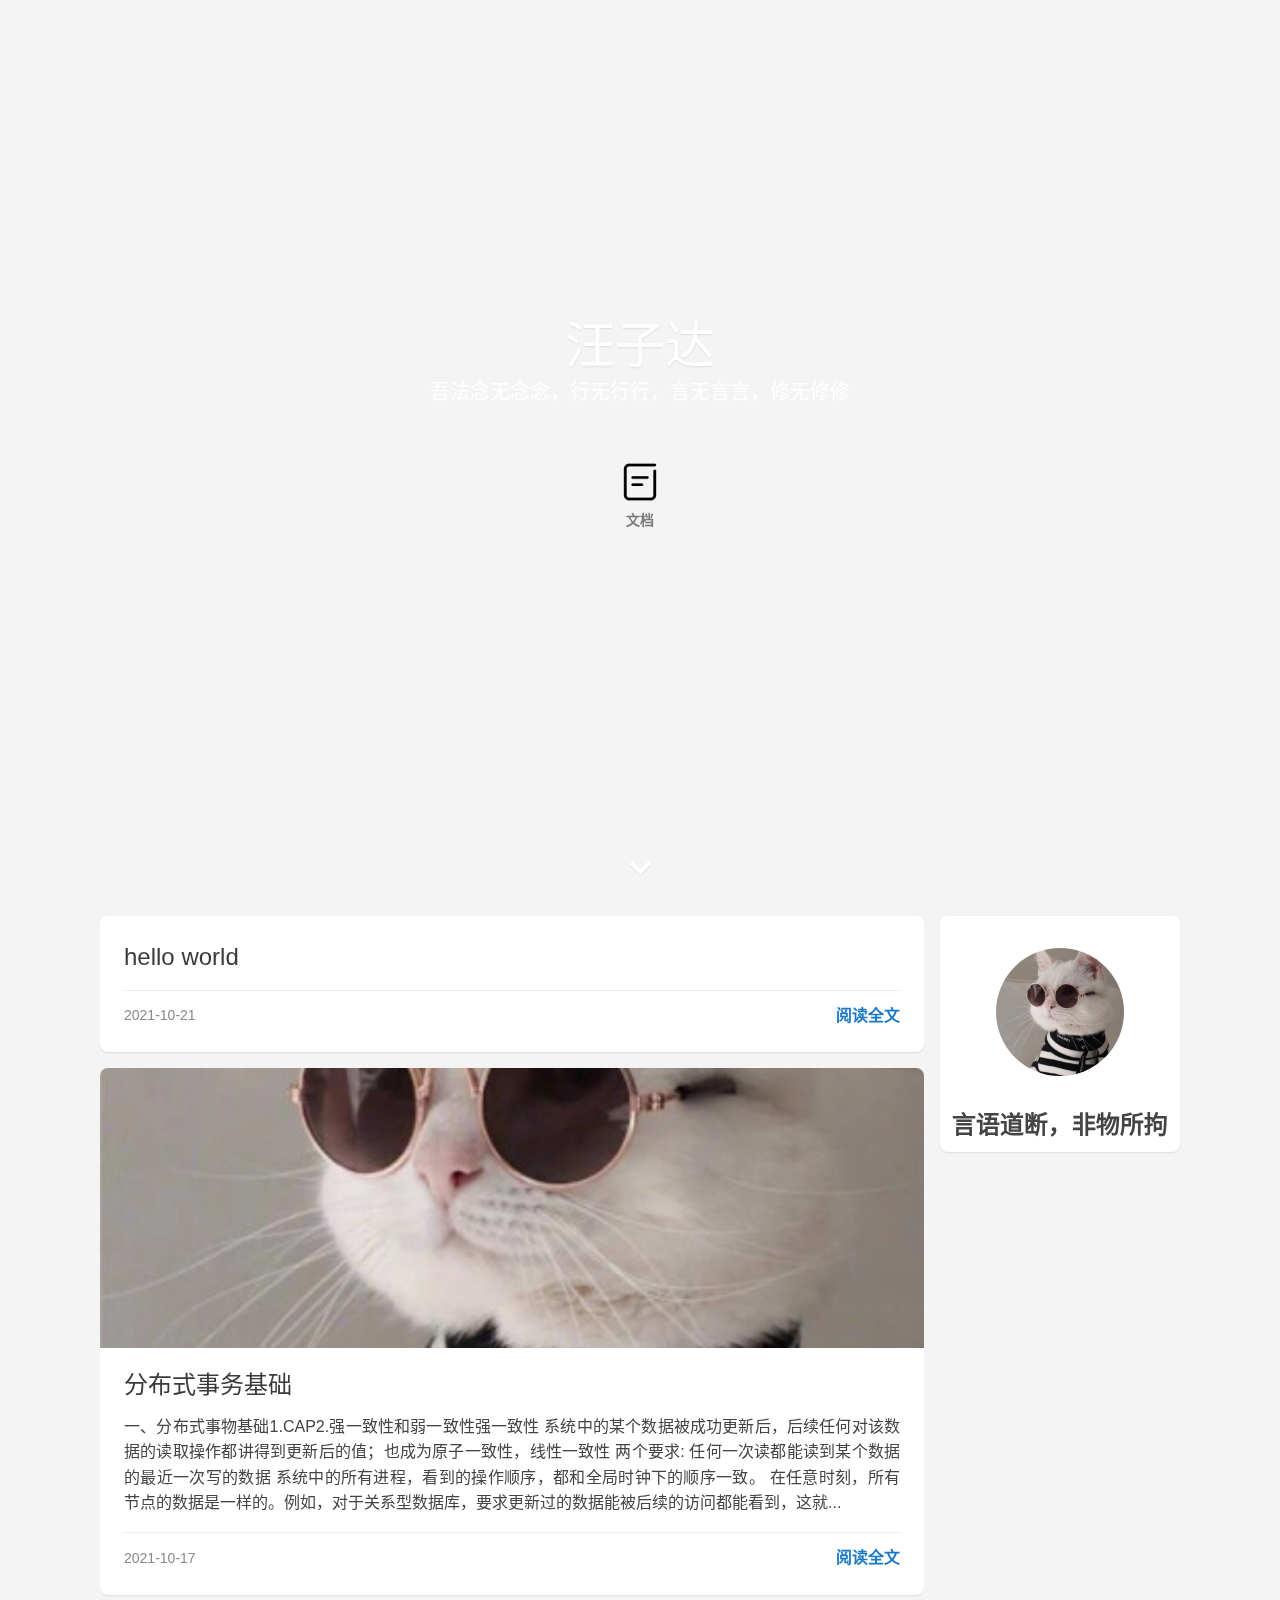
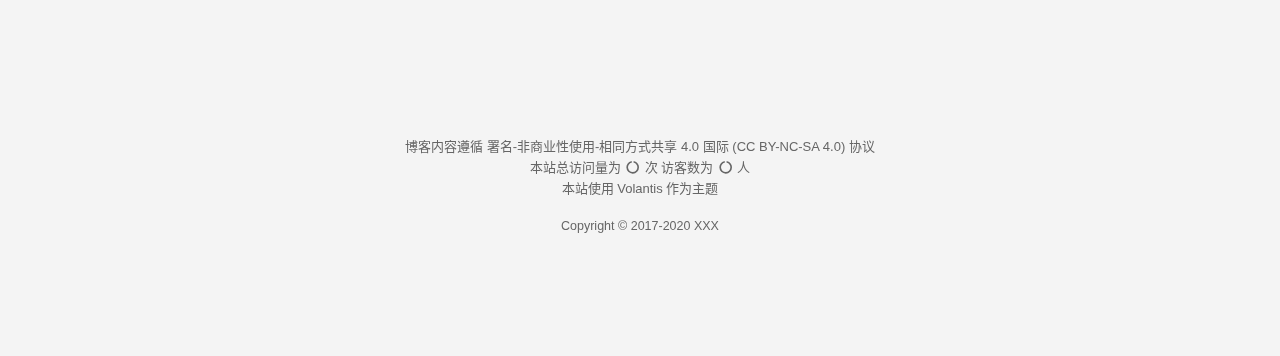
==== commit ca8fab0d: "Site updated: 2021-10-21 23:45:22" ====
--- a/index.html
+++ b/index.html
@@ -20,7 +20,7 @@
   <meta content="达达的个人博客" name="apple-mobile-web-app-title">
   <meta content="black-translucent" name="apple-mobile-web-app-status-bar-style">
   <meta content="telephone=no" name="format-detection">
-  <link rel="preload" href="/css/style.css?time=1634458992792" as="style">
+  <link rel="preload" href="/css/style.css?time=1634829056175" as="style">
   <link rel="preload" href="https://cdn.jsdelivr.net/gh/inkss/common@1/fonts/canva/SentyGoldenBell.woff2" as="font" type="font/woff2" crossorigin="anonymous">
 <link rel="preload" href="https://cdn.jsdelivr.net/gh/volantis-x/cdn-fonts/UbuntuMono/UbuntuMono-Regular.ttf" as="font" type="font/ttf" crossorigin="anonymous">
 
@@ -768,53 +768,34 @@
 .cover-wrapper.focus .menu .list-h a:hover {
   background: var(--color-card);
 }
-.cover-wrapper.dock .top {
-  margin-bottom: 48px;
-}
-.cover-wrapper.dock .menu {
+.cover-wrapper.focus .menu {
+  transition: all 0.28s ease;
+  -webkit-transition: all 0.28s ease;
+  -khtml-transition: all 0.28s ease;
+  -moz-transition: all 0.28s ease;
+  -o-transition: all 0.28s ease;
+  -ms-transition: all 0.28s ease;
+}
+.cover-wrapper.focus .menu .list-h {
+  margin: 2px;
+}
+.cover-wrapper.focus .menu:hover {
   background: rgba(255,255,255,0.5);
-  position: absolute;
-  bottom: 0;
-  max-width: 100%;
-}
-.cover-wrapper.dock .menu .list-h {
-  flex-wrap: nowrap;
-  -webkit-flex-wrap: nowrap;
-  -khtml-flex-wrap: nowrap;
-  -moz-flex-wrap: nowrap;
-  -o-flex-wrap: nowrap;
-  -ms-flex-wrap: nowrap;
-  margin: 4px;
-}
-.cover-wrapper.dock .menu .list-h a+a {
-  margin-left: 4px;
-}
-@media screen and (max-width: 500px) {
-  .cover-wrapper.dock .menu .list-h {
-    overflow-x: scroll;
-  }
-  .cover-wrapper.dock .menu .list-h::-webkit-scrollbar {
-    height: 0;
-    width: 0;
-  }
-  .cover-wrapper.dock .menu .list-h::-webkit-scrollbar-track-piece {
-    background: transparent;
-  }
-  .cover-wrapper.dock .menu .list-h::-webkit-scrollbar-thumb {
-    background: #44d7b6;
-    cursor: pointer;
-    border-radius: 0;
-    -webkit-border-radius: 0;
-  }
-  .cover-wrapper.dock .menu .list-h::-webkit-scrollbar-thumb:hover {
-    background: #ff5722;
-  }
 }
 @supports (backdrop-filter: blur(20px)) {
-  .cover-wrapper.dock .menu {
+  .cover-wrapper.focus .menu:hover {
     background: rgba(255,255,255,0.5);
     backdrop-filter: saturate(200%) blur(20px);
   }
+}
+.cover-wrapper.focus .menu .list-h a {
+  margin: 2px;
+}
+.cover-wrapper.focus .menu .list-h a:hover {
+  opacity: 1;
+  -webkit-opacity: 1;
+  -moz-opacity: 1;
+  background: var(--color-card);
 }
 @media (prefers-color-scheme: dark) {
   :root {
@@ -1805,8 +1786,8 @@
 }
 
   </style>
-  <link rel="stylesheet" href="/css/style.css?time=1634458992792" media="print" onload="this.media='all';this.onload=null">
-  <noscript><link rel="stylesheet" href="/css/style.css?time=1634458992792"></noscript>
+  <link rel="stylesheet" href="/css/style.css?time=1634829056175" media="print" onload="this.media='all';this.onload=null">
+  <noscript><link rel="stylesheet" href="/css/style.css?time=1634829056175"></noscript>
     <script>
       var userColorScheme=localStorage.getItem("color-scheme")
       if(userColorScheme){
@@ -2501,7 +2482,7 @@
   
     
       <!-- see: /layout/_partial/scripts/_ctrl/coverCtrl.ejs -->
-      <div id="full" class='cover-wrapper  dock' style="display: ;">
+      <div id="full" class='cover-wrapper  focus' style="display: ;">
         
   <div class='cover-bg lazyload placeholder' data-bg="image/bg.jpg"></div>
 
@@ -2524,7 +2505,7 @@
               
               
               active-action="action-v4getting-started">
-              <img src='https://cdn.jsdelivr.net/gh/twitter/twemoji@13.0/assets/svg/1f5c3.svg' alt="This is a picture without description" ><p>文档</p>
+              <img src='icon/book.png' alt="This is a picture without description" ><p>文档</p>
             </a>
           
         
@@ -2551,9 +2532,63 @@
         
           
         
-      
-    
-    
+          
+        
+      
+    
+    
+      
+        
+          <div class='post-wrapper'>
+            <div class="post post-v3 white-box reveal shadow"  itemscope itemtype="http://schema.org/Article" >
+  <link itemprop="mainEntityOfPage" href="http://example.com/2021/10/21/test/">
+  <span hidden itemprop="publisher" itemscope itemtype="http://schema.org/Organization">
+    <meta itemprop="name" content="达达的个人博客">
+  </span>
+  
+  
+  
+    <span hidden>
+      <meta itemprop="image" content="https://cdn.jsdelivr.net/gh/volantis-x/cdn-org/blog/favicon/android-chrome-192x192.png">
+    </span>
+  
+  
+    
+    <h2 class="article-title"  itemprop="name headline">
+      <a href="/2021/10/21/test/"  itemprop="url">
+        hello world
+      </a>
+    </h2>
+  
+  <div class='md' itemprop="articleBody">
+    
+      
+        
+
+      
+    
+  </div>
+  
+    <div class='meta-v3' line_style='solid'>
+      <div>
+        
+        <time itemprop="dateCreated datePublished" datetime="2021-10-21T22:41:13+08:00">2021-10-21</time>
+        
+      </div>
+      
+        <div>
+          <a class='readmore' href='/2021/10/21/test/' itemprop="url">
+            阅读全文
+          </a>
+        </div>
+      
+    </div>
+  
+
+</div>
+
+          </div>
+        
       
         
           <div class='post-wrapper'>
@@ -2565,29 +2600,31 @@
   
   
   
-    <span hidden>
-      <meta itemprop="image" content="https://cdn.jsdelivr.net/gh/volantis-x/cdn-org/blog/favicon/android-chrome-192x192.png">
-    </span>
+    <div class='headimg-div'>
+      <a class='headimg-a' href="/2021/10/17/SEATA/">
+        <img itemprop="image" class='headimg' alt="分布式事务基础" src='image/cat.png'/>
+      </a>
+    </div>
   
   
     
     <h2 class="article-title"  itemprop="name headline">
       <a href="/2021/10/17/SEATA/"  itemprop="url">
-        2021年10月17日
+        分布式事务基础
       </a>
     </h2>
   
   <div class='md' itemprop="articleBody">
     
       
-        SEATA一、分布式事物基础1.CAP2.强一致性和弱一致性强一致性
+        一、分布式事物基础1.CAP2.强一致性和弱一致性强一致性
 系统中的某个数据被成功更新后，后续任何对该数据的读取操作都讲得到更新后的值；也成为原子一致性，线性一致性
 
 两个要求:
 任何一次读都能读到某个数据的最近一次写的数据
 系统中的所有进程，看到的操作顺序，都和全局时钟下的顺序一致。
 
-在任意时刻，所有节点的数据是一样的。例如，对于关系型数据库，要求更新过的数据能被后续的访问都能...
+在任意时刻，所有节点的数据是一样的。例如，对于关系型数据库，要求更新过的数据能被后续的访问都能看到，这就...
       
     
   </div>
@@ -2819,8 +2856,8 @@
   <script>
   volantis.message = (title, message, option = {}, done = null) => {
     if (typeof iziToast === "undefined") {
-      volantis.css('/css/message.css?time=1634458992792')
-      volantis.js('/js/message.js?time=1634458992792', () => {
+      volantis.css('/css/message.css?time=1634829056175')
+      volantis.js('/js/message.js?time=1634829056175', () => {
         tozashMessage(title, message, option, done);
       });
     } else {
@@ -2865,8 +2902,8 @@
 
   volantis.question = (title, message, option = {}, success = null, cancel = null, done = null) => {
     if (typeof iziToast === "undefined") {
-      volantis.css('/css/message.css?time=1634458992792')
-      volantis.js('/js/message.js?time=1634458992792', () => {
+      volantis.css('/css/message.css?time=1634829056175')
+      volantis.js('/js/message.js?time=1634829056175', () => {
         tozashQuestion(title, message, option, success, cancel, done);
       });
     } else {
@@ -2925,8 +2962,8 @@
     }
     
     if (typeof iziToast === "undefined") {
-      volantis.css('/css/message.css?time=1634458992792')
-      volantis.js('/js/message.js?time=1634458992792', () => {
+      volantis.css('/css/message.css?time=1634829056175')
+      volantis.js('/js/message.js?time=1634829056175', () => {
         hideMessage(done);
       });
     } else {
@@ -3158,7 +3195,7 @@
     
       volantis.APlayerController = {};
     
-    volantis.js('/js/rightMenu.js?time=1634458992792')
+    volantis.js('/js/rightMenu.js?time=1634829056175')
   </script>
 
 
@@ -3271,19 +3308,19 @@
     
       const sites_api = document.getElementById('sites-api');
       if (sites_api != undefined && typeof SitesJS === 'undefined') {
-        volantis.js("/js/plugins/sites.js?time=1634458992792")
+        volantis.js("/js/plugins/sites.js?time=1634829056175")
       }
     
     
       const friends_api = document.getElementById('friends-api');
       if (friends_api != undefined && typeof FriendsJS === 'undefined') {
-        volantis.js("/js/plugins/friends.js?time=1634458992792")
+        volantis.js("/js/plugins/friends.js?time=1634829056175")
       }
     
     
       const contributors_api = document.getElementById('contributors-api');
       if (contributors_api != undefined && typeof ContributorsJS === 'undefined') {
-        volantis.js("/js/plugins/contributors.js?time=1634458992792")
+        volantis.js("/js/plugins/contributors.js?time=1634829056175")
       }
     
   };
@@ -3399,7 +3436,7 @@
 
 
 
-<script src="/js/app.js?time=1634458992792.js"></script>
+<script src="/js/app.js?time=1634829056175.js"></script>
 
 
 <!-- optional -->
@@ -3412,7 +3449,7 @@
 
   function loadSearchScript() {
     // see: layout/_partial/scripts/_ctrl/cdnCtrl.ejs
-    return volantis.js("/js/search/hexo.js?time=1634458992792");
+    return volantis.js("/js/search/hexo.js?time=1634829056175");
   }
 
   function loadSearchService() {
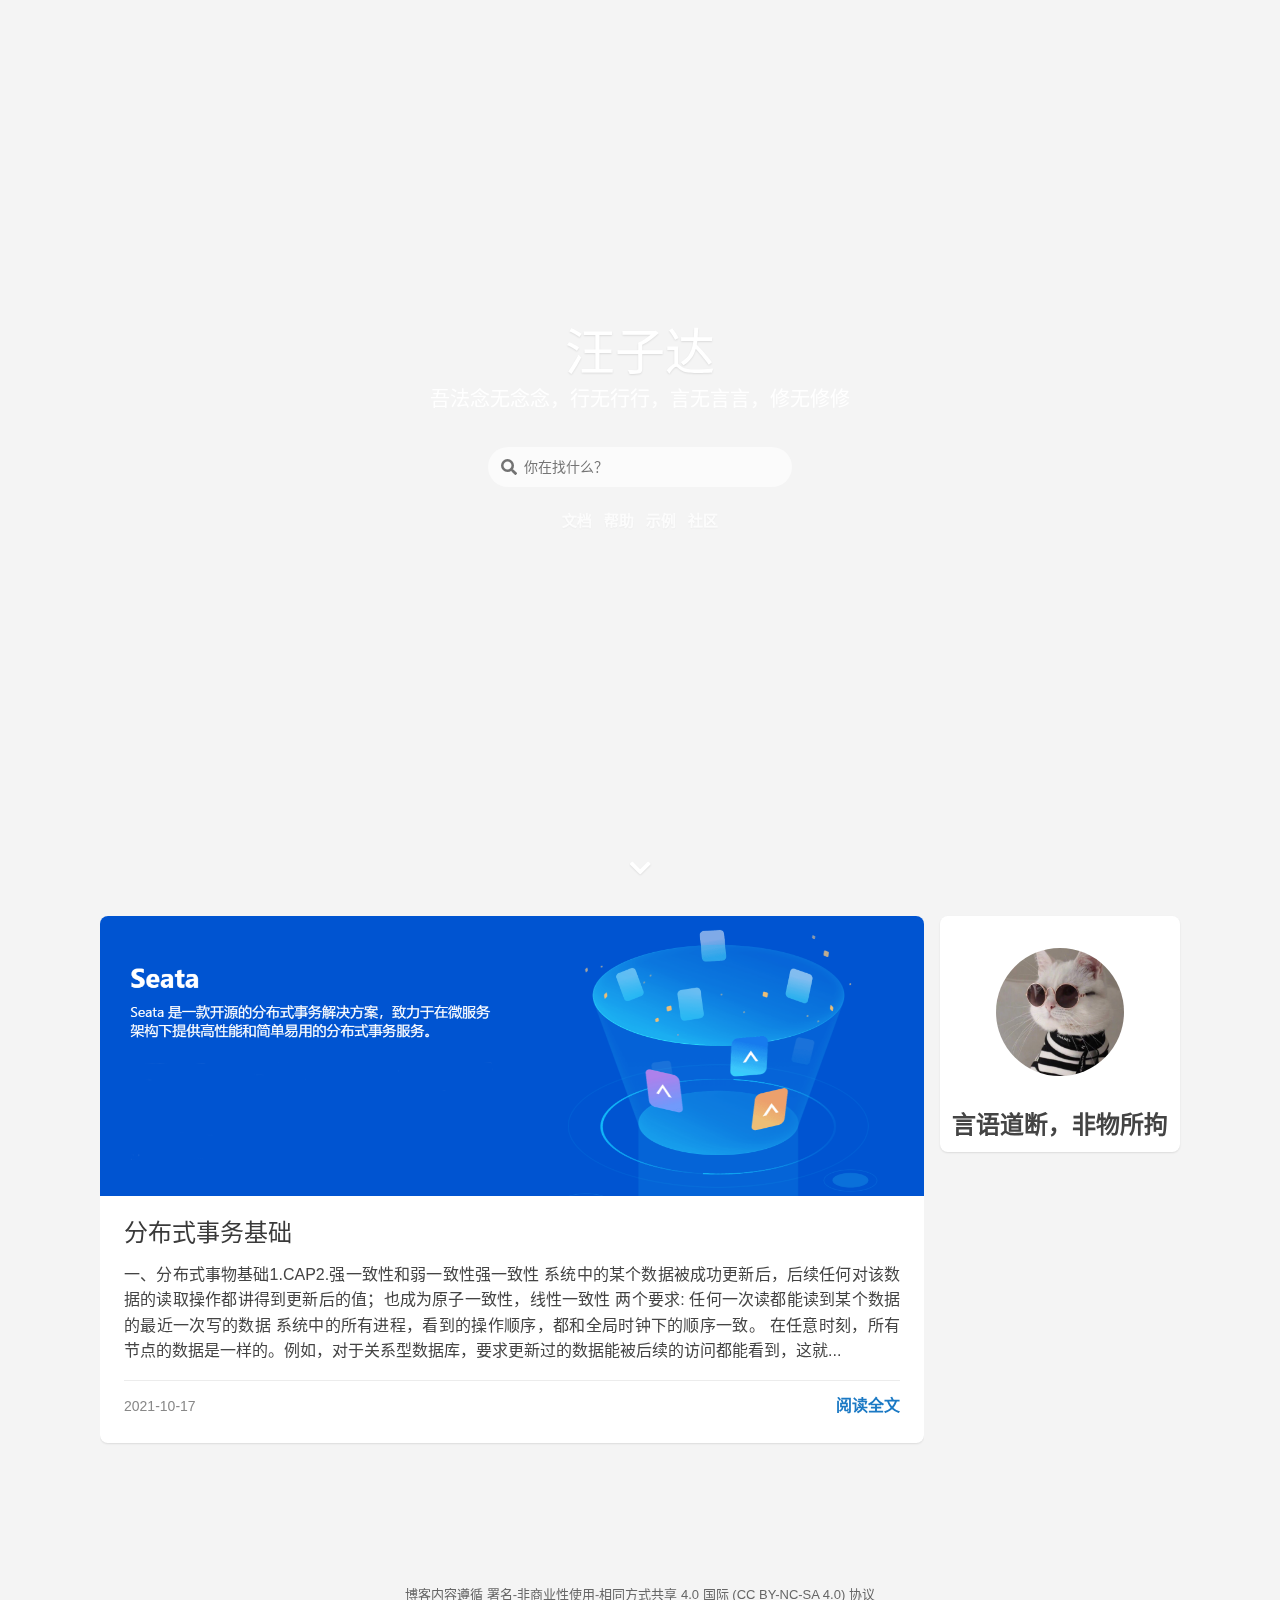
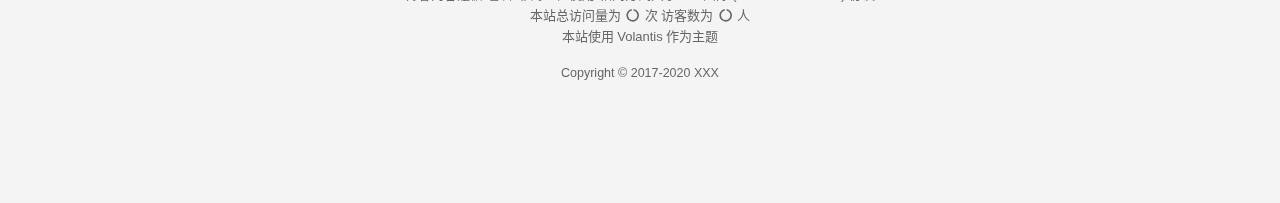
==== commit d29419cf: "Site updated: 2021-10-21 23:48:57" ====
--- a/index.html
+++ b/index.html
@@ -20,7 +20,7 @@
   <meta content="达达的个人博客" name="apple-mobile-web-app-title">
   <meta content="black-translucent" name="apple-mobile-web-app-status-bar-style">
   <meta content="telephone=no" name="format-detection">
-  <link rel="preload" href="/css/style.css?time=1634829056175" as="style">
+  <link rel="preload" href="/css/style.css?time=1634831333616" as="style">
   <link rel="preload" href="https://cdn.jsdelivr.net/gh/inkss/common@1/fonts/canva/SentyGoldenBell.woff2" as="font" type="font/woff2" crossorigin="anonymous">
 <link rel="preload" href="https://cdn.jsdelivr.net/gh/volantis-x/cdn-fonts/UbuntuMono/UbuntuMono-Regular.ttf" as="font" type="font/ttf" crossorigin="anonymous">
 
@@ -700,103 +700,6 @@
   -moz-opacity: 1;
   border-bottom: 2px solid var(--color-site-inner);
 }
-.cover-wrapper.dock .menu,
-.cover-wrapper.featured .menu,
-.cover-wrapper.focus .menu {
-  border-radius: 6px;
-  -webkit-border-radius: 6px;
-}
-.cover-wrapper.dock .menu .list-h a,
-.cover-wrapper.featured .menu .list-h a,
-.cover-wrapper.focus .menu .list-h a {
-  -webkit-box-direction: normal;
-  -moz-box-direction: normal;
-  -webkit-box-orient: vertical;
-  -moz-box-orient: vertical;
-  -webkit-flex-direction: column;
-  -ms-flex-direction: column;
-  flex-direction: column;
-  align-items: center;
-  padding: 12px;
-  line-height: 24px;
-  border-radius: 4px;
-  -webkit-border-radius: 4px;
-  border-bottom: none;
-  text-align: center;
-  align-content: flex-end;
-  color: rgba(68,68,68,0.7);
-  font-size: 1.5rem;
-}
-@media screen and (max-width: 500px) {
-  .cover-wrapper.dock .menu .list-h a,
-  .cover-wrapper.featured .menu .list-h a,
-  .cover-wrapper.focus .menu .list-h a {
-    padding: 12px 8px;
-  }
-}
-.cover-wrapper.dock .menu .list-h a i,
-.cover-wrapper.featured .menu .list-h a i,
-.cover-wrapper.focus .menu .list-h a i {
-  margin: 8px;
-}
-.cover-wrapper.dock .menu .list-h a p,
-.cover-wrapper.featured .menu .list-h a p,
-.cover-wrapper.focus .menu .list-h a p {
-  font-size: 0.875rem;
-}
-.cover-wrapper.dock .menu .list-h a.active,
-.cover-wrapper.featured .menu .list-h a.active,
-.cover-wrapper.focus .menu .list-h a.active {
-  background: var(--color-card);
-  backdrop-filter: none;
-}
-.cover-wrapper.dock .menu .list-h a.active i,
-.cover-wrapper.featured .menu .list-h a.active i,
-.cover-wrapper.focus .menu .list-h a.active i,
-.cover-wrapper.dock .menu .list-h a.active i+p,
-.cover-wrapper.featured .menu .list-h a.active i+p,
-.cover-wrapper.focus .menu .list-h a.active i+p {
-  color: #44d7b6;
-}
-.cover-wrapper.dock .menu .list-h a.active img+p,
-.cover-wrapper.featured .menu .list-h a.active img+p,
-.cover-wrapper.focus .menu .list-h a.active img+p {
-  color: var(--color-text);
-}
-.cover-wrapper.dock .menu .list-h a:hover,
-.cover-wrapper.featured .menu .list-h a:hover,
-.cover-wrapper.focus .menu .list-h a:hover {
-  background: var(--color-card);
-}
-.cover-wrapper.focus .menu {
-  transition: all 0.28s ease;
-  -webkit-transition: all 0.28s ease;
-  -khtml-transition: all 0.28s ease;
-  -moz-transition: all 0.28s ease;
-  -o-transition: all 0.28s ease;
-  -ms-transition: all 0.28s ease;
-}
-.cover-wrapper.focus .menu .list-h {
-  margin: 2px;
-}
-.cover-wrapper.focus .menu:hover {
-  background: rgba(255,255,255,0.5);
-}
-@supports (backdrop-filter: blur(20px)) {
-  .cover-wrapper.focus .menu:hover {
-    background: rgba(255,255,255,0.5);
-    backdrop-filter: saturate(200%) blur(20px);
-  }
-}
-.cover-wrapper.focus .menu .list-h a {
-  margin: 2px;
-}
-.cover-wrapper.focus .menu .list-h a:hover {
-  opacity: 1;
-  -webkit-opacity: 1;
-  -moz-opacity: 1;
-  background: var(--color-card);
-}
 @media (prefers-color-scheme: dark) {
   :root {
     --color-mode: 'dark';
@@ -1786,8 +1689,8 @@
 }
 
   </style>
-  <link rel="stylesheet" href="/css/style.css?time=1634829056175" media="print" onload="this.media='all';this.onload=null">
-  <noscript><link rel="stylesheet" href="/css/style.css?time=1634829056175"></noscript>
+  <link rel="stylesheet" href="/css/style.css?time=1634831333616" media="print" onload="this.media='all';this.onload=null">
+  <noscript><link rel="stylesheet" href="/css/style.css?time=1634831333616"></noscript>
     <script>
       var userColorScheme=localStorage.getItem("color-scheme")
       if(userColorScheme){
@@ -2482,9 +2385,9 @@
   
     
       <!-- see: /layout/_partial/scripts/_ctrl/coverCtrl.ejs -->
-      <div id="full" class='cover-wrapper  focus' style="display: ;">
-        
-  <div class='cover-bg lazyload placeholder' data-bg="image/bg.jpg"></div>
+      <div id="full" class='cover-wrapper  search' style="display: ;">
+        
+  <div class='cover-bg lazyload placeholder' data-bg="cover/bg.jpg"></div>
 
 <div class='cover-body'>
   <div class='top'>
@@ -2497,6 +2400,14 @@
     
   </div>
   <div class='bottom'>
+    
+      <div class="m_search">
+        <form name="searchform" class="form u-search-form">
+          <input type="text" class="input u-search-input" placeholder="你在找什么？" />
+          <i class="icon fas fa-search fa-fw"></i>
+        </form>
+      </div>
+    
     <div class='menu navigation'>
       <div class='list-h'>
         
@@ -2505,7 +2416,28 @@
               
               
               active-action="action-v4getting-started">
-              <img src='icon/book.png' alt="This is a picture without description" ><p>文档</p>
+              <p>文档</p>
+            </a>
+          
+            <a href="/faqs/"
+              
+              
+              active-action="action-faqs">
+              <p>帮助</p>
+            </a>
+          
+            <a href="/examples/"
+              
+              
+              active-action="action-examples">
+              <p>示例</p>
+            </a>
+          
+            <a href="/contributors/"
+              
+              
+              active-action="action-contributors">
+              <p>社区</p>
             </a>
           
         
@@ -2532,63 +2464,9 @@
         
           
         
-          
-        
-      
-    
-    
-      
-        
-          <div class='post-wrapper'>
-            <div class="post post-v3 white-box reveal shadow"  itemscope itemtype="http://schema.org/Article" >
-  <link itemprop="mainEntityOfPage" href="http://example.com/2021/10/21/test/">
-  <span hidden itemprop="publisher" itemscope itemtype="http://schema.org/Organization">
-    <meta itemprop="name" content="达达的个人博客">
-  </span>
-  
-  
-  
-    <span hidden>
-      <meta itemprop="image" content="https://cdn.jsdelivr.net/gh/volantis-x/cdn-org/blog/favicon/android-chrome-192x192.png">
-    </span>
-  
-  
-    
-    <h2 class="article-title"  itemprop="name headline">
-      <a href="/2021/10/21/test/"  itemprop="url">
-        hello world
-      </a>
-    </h2>
-  
-  <div class='md' itemprop="articleBody">
-    
-      
-        
-
-      
-    
-  </div>
-  
-    <div class='meta-v3' line_style='solid'>
-      <div>
-        
-        <time itemprop="dateCreated datePublished" datetime="2021-10-21T22:41:13+08:00">2021-10-21</time>
-        
-      </div>
-      
-        <div>
-          <a class='readmore' href='/2021/10/21/test/' itemprop="url">
-            阅读全文
-          </a>
-        </div>
-      
-    </div>
-  
-
-</div>
-
-          </div>
-        
+      
+    
+    
       
         
           <div class='post-wrapper'>
@@ -2602,7 +2480,7 @@
   
     <div class='headimg-div'>
       <a class='headimg-a' href="/2021/10/17/SEATA/">
-        <img itemprop="image" class='headimg' alt="分布式事务基础" src='image/cat.png'/>
+        <img itemprop="image" class='headimg' alt="分布式事务基础" src='cover/seata.png'/>
       </a>
     </div>
   
@@ -2856,8 +2734,8 @@
   <script>
   volantis.message = (title, message, option = {}, done = null) => {
     if (typeof iziToast === "undefined") {
-      volantis.css('/css/message.css?time=1634829056175')
-      volantis.js('/js/message.js?time=1634829056175', () => {
+      volantis.css('/css/message.css?time=1634831333616')
+      volantis.js('/js/message.js?time=1634831333616', () => {
         tozashMessage(title, message, option, done);
       });
     } else {
@@ -2902,8 +2780,8 @@
 
   volantis.question = (title, message, option = {}, success = null, cancel = null, done = null) => {
     if (typeof iziToast === "undefined") {
-      volantis.css('/css/message.css?time=1634829056175')
-      volantis.js('/js/message.js?time=1634829056175', () => {
+      volantis.css('/css/message.css?time=1634831333616')
+      volantis.js('/js/message.js?time=1634831333616', () => {
         tozashQuestion(title, message, option, success, cancel, done);
       });
     } else {
@@ -2962,8 +2840,8 @@
     }
     
     if (typeof iziToast === "undefined") {
-      volantis.css('/css/message.css?time=1634829056175')
-      volantis.js('/js/message.js?time=1634829056175', () => {
+      volantis.css('/css/message.css?time=1634831333616')
+      volantis.js('/js/message.js?time=1634831333616', () => {
         hideMessage(done);
       });
     } else {
@@ -3195,7 +3073,7 @@
     
       volantis.APlayerController = {};
     
-    volantis.js('/js/rightMenu.js?time=1634829056175')
+    volantis.js('/js/rightMenu.js?time=1634831333616')
   </script>
 
 
@@ -3308,19 +3186,19 @@
     
       const sites_api = document.getElementById('sites-api');
       if (sites_api != undefined && typeof SitesJS === 'undefined') {
-        volantis.js("/js/plugins/sites.js?time=1634829056175")
+        volantis.js("/js/plugins/sites.js?time=1634831333616")
       }
     
     
       const friends_api = document.getElementById('friends-api');
       if (friends_api != undefined && typeof FriendsJS === 'undefined') {
-        volantis.js("/js/plugins/friends.js?time=1634829056175")
+        volantis.js("/js/plugins/friends.js?time=1634831333616")
       }
     
     
       const contributors_api = document.getElementById('contributors-api');
       if (contributors_api != undefined && typeof ContributorsJS === 'undefined') {
-        volantis.js("/js/plugins/contributors.js?time=1634829056175")
+        volantis.js("/js/plugins/contributors.js?time=1634831333616")
       }
     
   };
@@ -3436,7 +3314,7 @@
 
 
 
-<script src="/js/app.js?time=1634829056175.js"></script>
+<script src="/js/app.js?time=1634831333616.js"></script>
 
 
 <!-- optional -->
@@ -3449,7 +3327,7 @@
 
   function loadSearchScript() {
     // see: layout/_partial/scripts/_ctrl/cdnCtrl.ejs
-    return volantis.js("/js/search/hexo.js?time=1634829056175");
+    return volantis.js("/js/search/hexo.js?time=1634831333616");
   }
 
   function loadSearchService() {
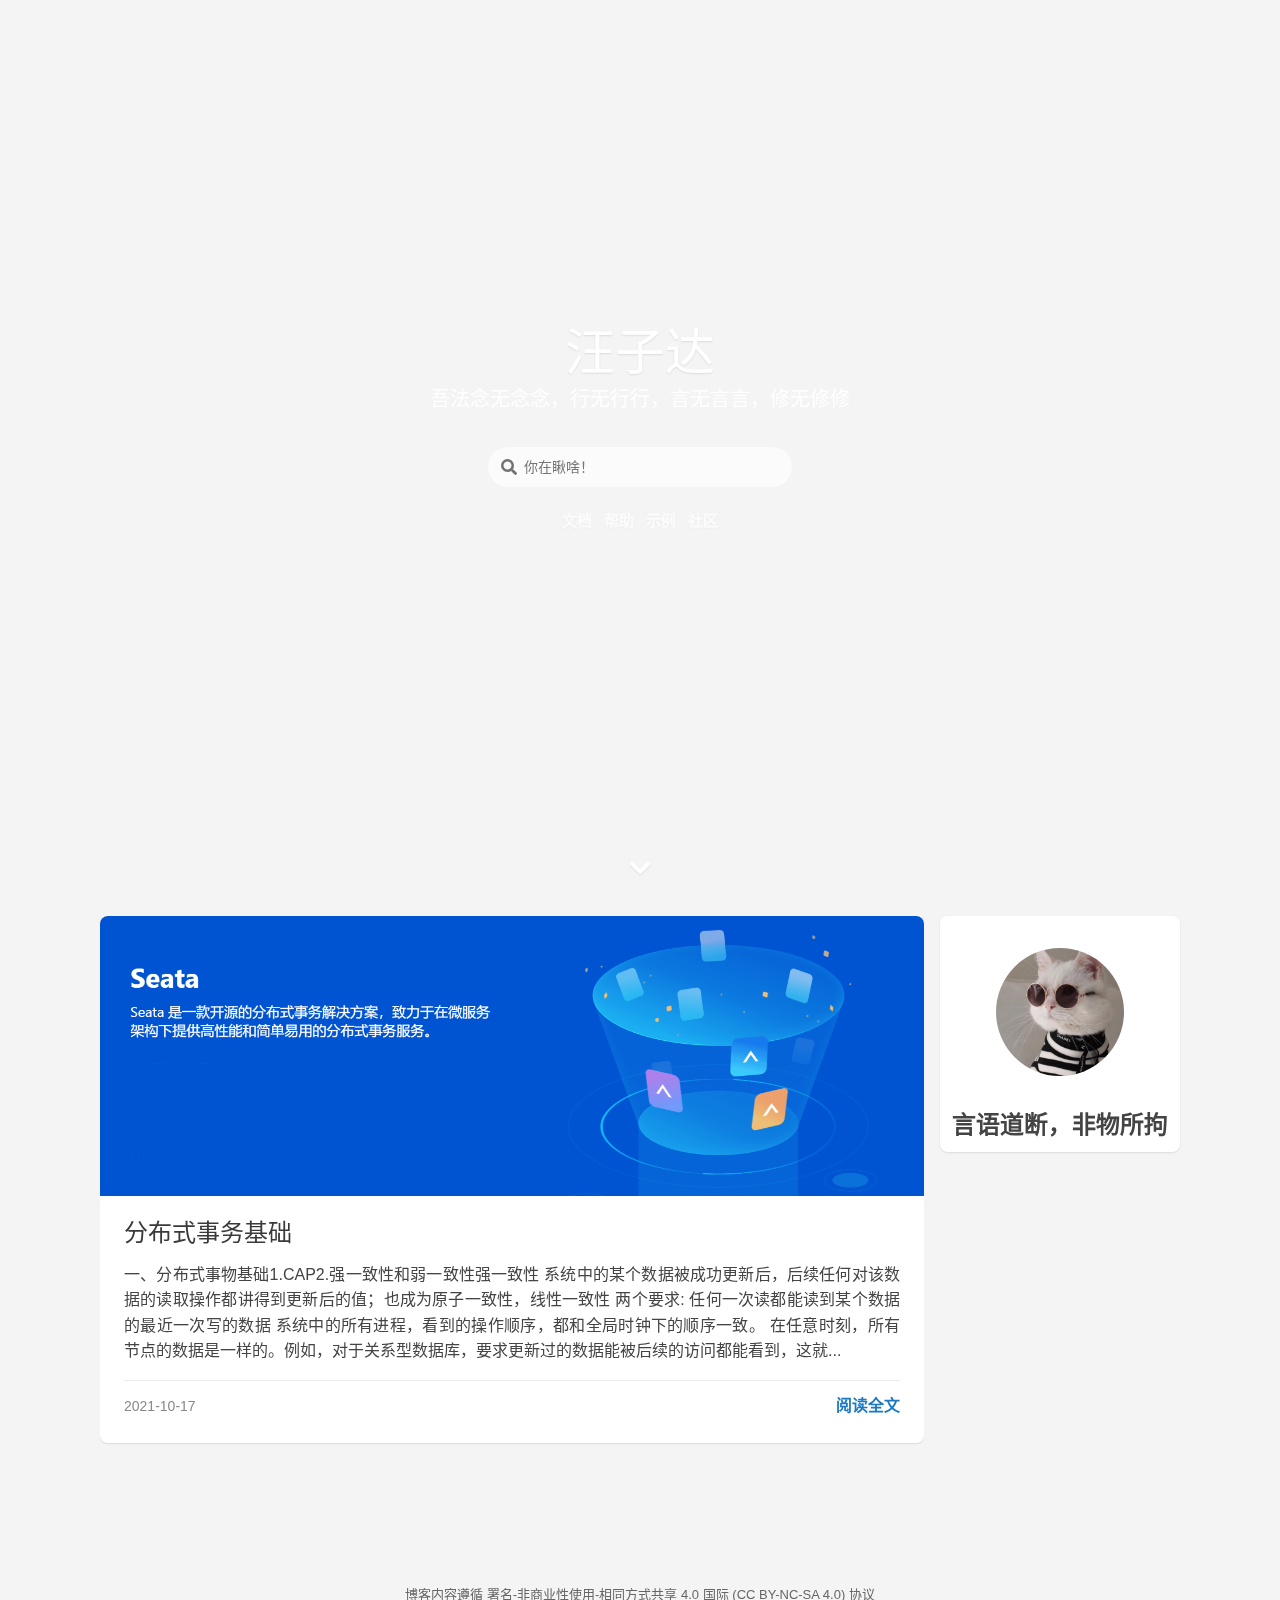
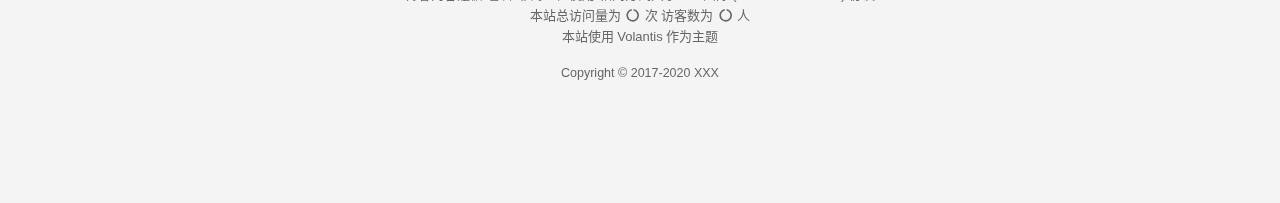
==== commit b72fa935: "Site updated: 2021-10-22 00:48:31" ====
--- a/index.html
+++ b/index.html
@@ -20,7 +20,7 @@
   <meta content="达达的个人博客" name="apple-mobile-web-app-title">
   <meta content="black-translucent" name="apple-mobile-web-app-status-bar-style">
   <meta content="telephone=no" name="format-detection">
-  <link rel="preload" href="/css/style.css?time=1634831333616" as="style">
+  <link rel="preload" href="/css/style.css?time=1634834874754" as="style">
   <link rel="preload" href="https://cdn.jsdelivr.net/gh/inkss/common@1/fonts/canva/SentyGoldenBell.woff2" as="font" type="font/woff2" crossorigin="anonymous">
 <link rel="preload" href="https://cdn.jsdelivr.net/gh/volantis-x/cdn-fonts/UbuntuMono/UbuntuMono-Regular.ttf" as="font" type="font/ttf" crossorigin="anonymous">
 
@@ -1689,8 +1689,8 @@
 }
 
   </style>
-  <link rel="stylesheet" href="/css/style.css?time=1634831333616" media="print" onload="this.media='all';this.onload=null">
-  <noscript><link rel="stylesheet" href="/css/style.css?time=1634831333616"></noscript>
+  <link rel="stylesheet" href="/css/style.css?time=1634834874754" media="print" onload="this.media='all';this.onload=null">
+  <noscript><link rel="stylesheet" href="/css/style.css?time=1634834874754"></noscript>
     <script>
       var userColorScheme=localStorage.getItem("color-scheme")
       if(userColorScheme){
@@ -2403,7 +2403,7 @@
     
       <div class="m_search">
         <form name="searchform" class="form u-search-form">
-          <input type="text" class="input u-search-input" placeholder="你在找什么？" />
+          <input type="text" class="input u-search-input" placeholder="你在瞅啥！" />
           <i class="icon fas fa-search fa-fw"></i>
         </form>
       </div>
@@ -2412,10 +2412,10 @@
       <div class='list-h'>
         
           
-            <a href="/v4/getting-started/"
+            <a href="/archives/"
               
               
-              active-action="action-v4getting-started">
+              active-action="action-archives">
               <p>文档</p>
             </a>
           
@@ -2460,6 +2460,10 @@
   <section class="post-list">
     
       
+        
+          
+        
+          
         
         
           
@@ -2734,8 +2738,8 @@
   <script>
   volantis.message = (title, message, option = {}, done = null) => {
     if (typeof iziToast === "undefined") {
-      volantis.css('/css/message.css?time=1634831333616')
-      volantis.js('/js/message.js?time=1634831333616', () => {
+      volantis.css('/css/message.css?time=1634834874754')
+      volantis.js('/js/message.js?time=1634834874754', () => {
         tozashMessage(title, message, option, done);
       });
     } else {
@@ -2780,8 +2784,8 @@
 
   volantis.question = (title, message, option = {}, success = null, cancel = null, done = null) => {
     if (typeof iziToast === "undefined") {
-      volantis.css('/css/message.css?time=1634831333616')
-      volantis.js('/js/message.js?time=1634831333616', () => {
+      volantis.css('/css/message.css?time=1634834874754')
+      volantis.js('/js/message.js?time=1634834874754', () => {
         tozashQuestion(title, message, option, success, cancel, done);
       });
     } else {
@@ -2840,8 +2844,8 @@
     }
     
     if (typeof iziToast === "undefined") {
-      volantis.css('/css/message.css?time=1634831333616')
-      volantis.js('/js/message.js?time=1634831333616', () => {
+      volantis.css('/css/message.css?time=1634834874754')
+      volantis.js('/js/message.js?time=1634834874754', () => {
         hideMessage(done);
       });
     } else {
@@ -3073,7 +3077,7 @@
     
       volantis.APlayerController = {};
     
-    volantis.js('/js/rightMenu.js?time=1634831333616')
+    volantis.js('/js/rightMenu.js?time=1634834874754')
   </script>
 
 
@@ -3186,19 +3190,19 @@
     
       const sites_api = document.getElementById('sites-api');
       if (sites_api != undefined && typeof SitesJS === 'undefined') {
-        volantis.js("/js/plugins/sites.js?time=1634831333616")
+        volantis.js("/js/plugins/sites.js?time=1634834874754")
       }
     
     
       const friends_api = document.getElementById('friends-api');
       if (friends_api != undefined && typeof FriendsJS === 'undefined') {
-        volantis.js("/js/plugins/friends.js?time=1634831333616")
+        volantis.js("/js/plugins/friends.js?time=1634834874754")
       }
     
     
       const contributors_api = document.getElementById('contributors-api');
       if (contributors_api != undefined && typeof ContributorsJS === 'undefined') {
-        volantis.js("/js/plugins/contributors.js?time=1634831333616")
+        volantis.js("/js/plugins/contributors.js?time=1634834874754")
       }
     
   };
@@ -3314,7 +3318,7 @@
 
 
 
-<script src="/js/app.js?time=1634831333616.js"></script>
+<script src="/js/app.js?time=1634834874754.js"></script>
 
 
 <!-- optional -->
@@ -3327,7 +3331,7 @@
 
   function loadSearchScript() {
     // see: layout/_partial/scripts/_ctrl/cdnCtrl.ejs
-    return volantis.js("/js/search/hexo.js?time=1634831333616");
+    return volantis.js("/js/search/hexo.js?time=1634834874754");
   }
 
   function loadSearchService() {
--- a/css/style.css
+++ b/css/style.css
@@ -5344,7 +5344,7 @@
 }
 span.p.logo,
 p.p.logo {
-  font-family: "Varela Round", "PingFang SC", "Microsoft YaHei", Helvetica, Arial, Helvetica, monospace;
+  font-family: "SentyGoldenBell", "PingFang SC", "Microsoft YaHei", Helvetica, Arial, Helvetica, monospace;
 }
 span.p.code,
 p.p.code {
--- a/css/style.css
+++ b/css/style.css
@@ -5344,7 +5344,7 @@
 }
 span.p.logo,
 p.p.logo {
-  font-family: "Varela Round", "PingFang SC", "Microsoft YaHei", Helvetica, Arial, Helvetica, monospace;
+  font-family: "SentyGoldenBell", "PingFang SC", "Microsoft YaHei", Helvetica, Arial, Helvetica, monospace;
 }
 span.p.code,
 p.p.code {
--- a/css/style.css
+++ b/css/style.css
@@ -5344,7 +5344,7 @@
 }
 span.p.logo,
 p.p.logo {
-  font-family: "Varela Round", "PingFang SC", "Microsoft YaHei", Helvetica, Arial, Helvetica, monospace;
+  font-family: "SentyGoldenBell", "PingFang SC", "Microsoft YaHei", Helvetica, Arial, Helvetica, monospace;
 }
 span.p.code,
 p.p.code {
